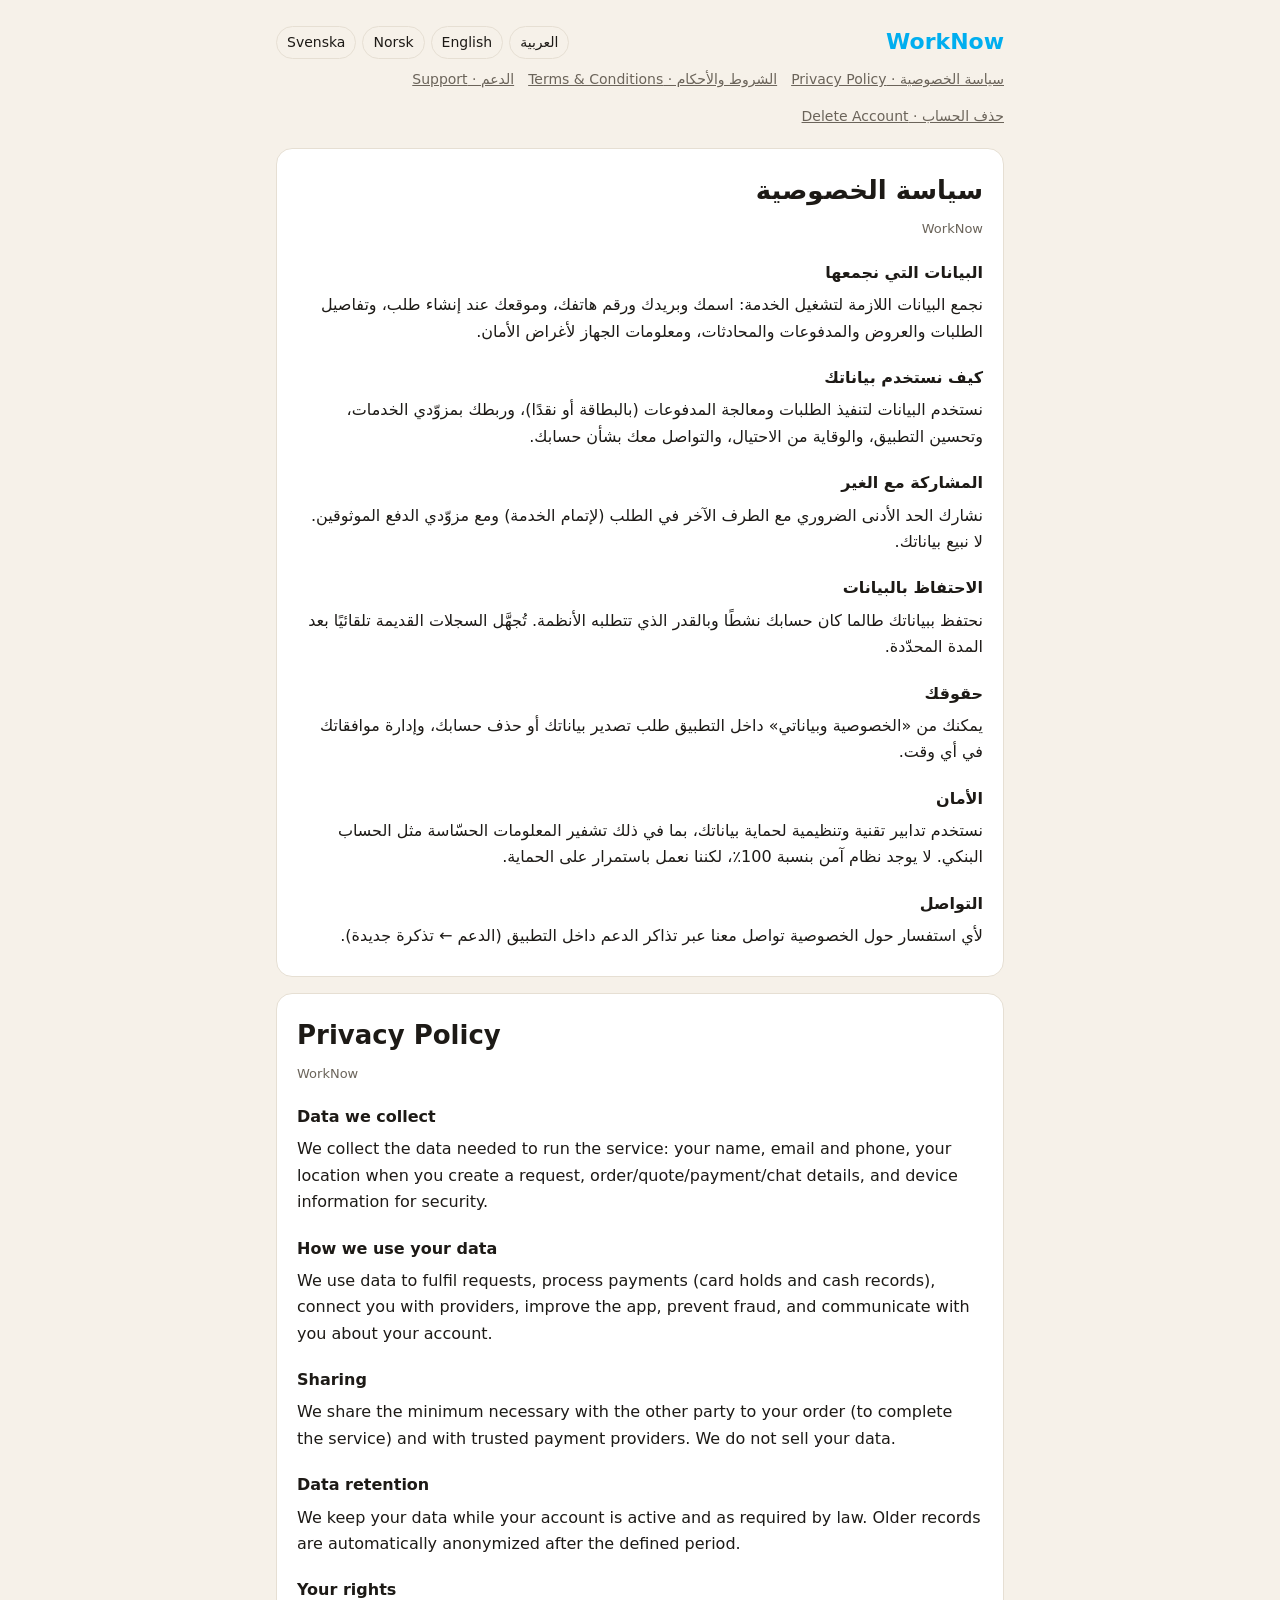
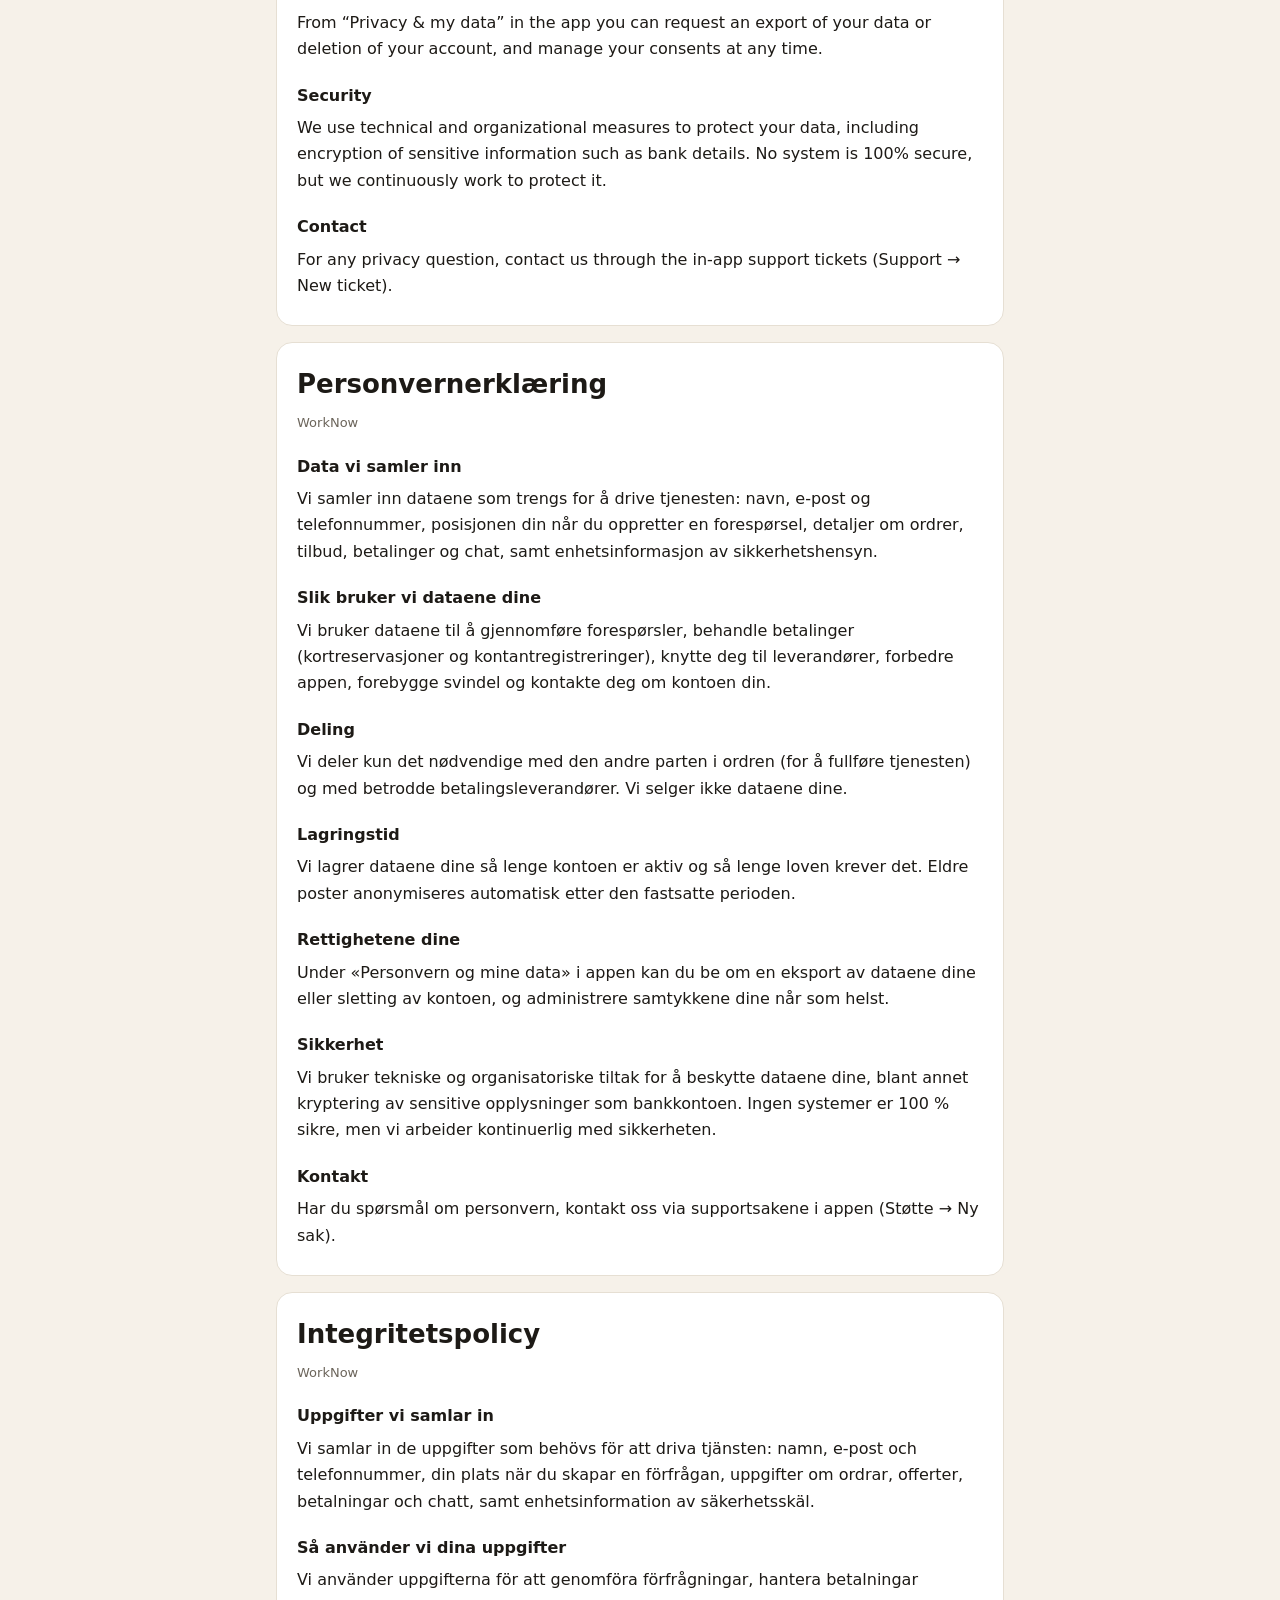
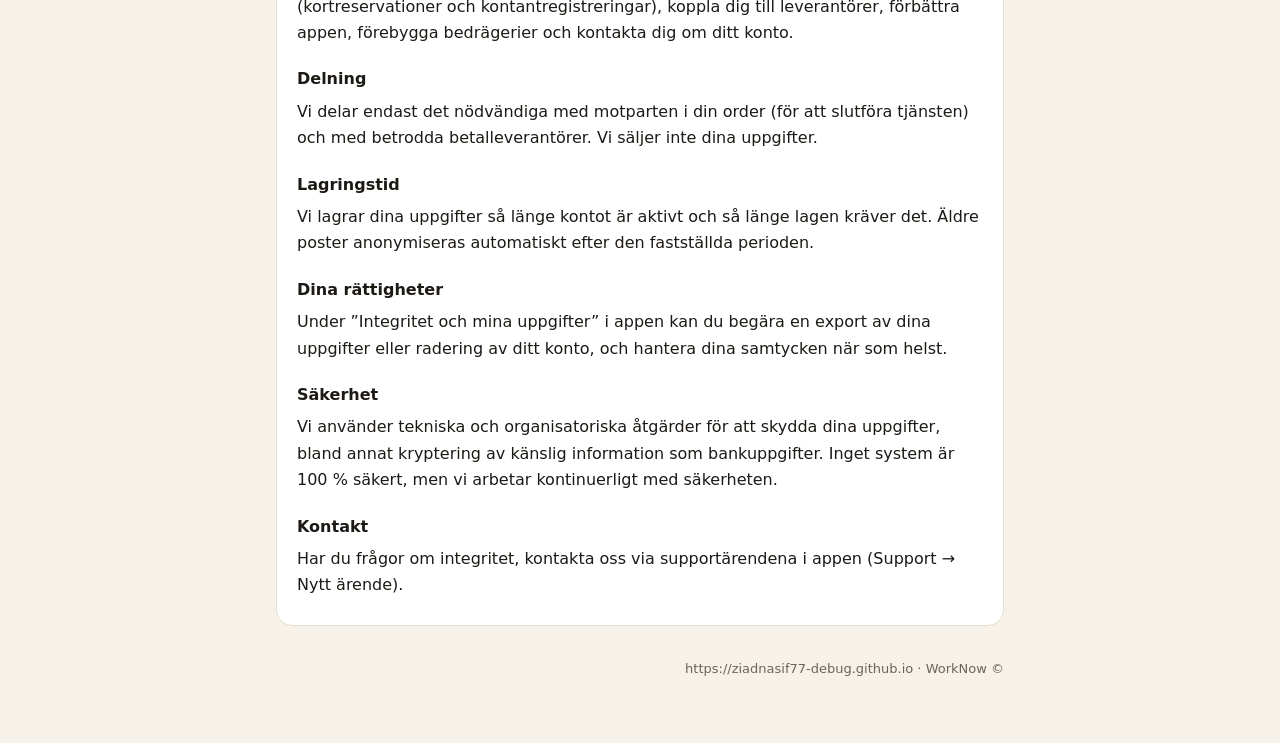
==== privacy/index.html @ ba73b164 "publish privacy/index.html (generated by WorkNow scripts/build-legal-site.mjs)" ====
<!doctype html>
<html lang="ar" dir="rtl">
<head>
<meta charset="utf-8">
<meta name="viewport" content="width=device-width, initial-scale=1">
<title>Privacy Policy — WorkNow</title>
<link rel="stylesheet" href="../style.css">
</head>
<body>
<div class="wrap">
<header><a class="brand" href="../">WorkNow</a><nav class="langs"><a href="#ar" lang="ar">العربية</a><a href="#en" lang="en">English</a><a href="#no" lang="no">Norsk</a><a href="#sv" lang="sv">Svenska</a></nav></header>
<nav class="pages"><a href="../privacy/">سياسة الخصوصية · Privacy Policy</a><a href="../terms/">الشروط والأحكام · Terms &amp; Conditions</a><a href="../support/">الدعم · Support</a><a href="../delete-account/">حذف الحساب · Delete Account</a></nav>
<section class="lang" id="ar" lang="ar" dir="rtl">
<h1>سياسة الخصوصية</h1>
<p class="meta">WorkNow</p>
<h3>البيانات التي نجمعها</h3><p>نجمع البيانات اللازمة لتشغيل الخدمة: اسمك وبريدك ورقم هاتفك، وموقعك عند إنشاء طلب، وتفاصيل الطلبات والعروض والمدفوعات والمحادثات، ومعلومات الجهاز لأغراض الأمان.</p><h3>كيف نستخدم بياناتك</h3><p>نستخدم البيانات لتنفيذ الطلبات ومعالجة المدفوعات (بالبطاقة أو نقدًا)، وربطك بمزوّدي الخدمات، وتحسين التطبيق، والوقاية من الاحتيال، والتواصل معك بشأن حسابك.</p><h3>المشاركة مع الغير</h3><p>نشارك الحد الأدنى الضروري مع الطرف الآخر في الطلب (لإتمام الخدمة) ومع مزوّدي الدفع الموثوقين. لا نبيع بياناتك.</p><h3>الاحتفاظ بالبيانات</h3><p>نحتفظ ببياناتك طالما كان حسابك نشطًا وبالقدر الذي تتطلبه الأنظمة. تُجهَّل السجلات القديمة تلقائيًا بعد المدة المحدّدة.</p><h3>حقوقك</h3><p>يمكنك من «الخصوصية وبياناتي» داخل التطبيق طلب تصدير بياناتك أو حذف حسابك، وإدارة موافقاتك في أي وقت.</p><h3>الأمان</h3><p>نستخدم تدابير تقنية وتنظيمية لحماية بياناتك، بما في ذلك تشفير المعلومات الحسّاسة مثل الحساب البنكي. لا يوجد نظام آمن بنسبة 100٪، لكننا نعمل باستمرار على الحماية.</p><h3>التواصل</h3><p>لأي استفسار حول الخصوصية تواصل معنا عبر تذاكر الدعم داخل التطبيق (الدعم ← تذكرة جديدة).</p>
</section>
<section class="lang" id="en" lang="en" dir="ltr">
<h1>Privacy Policy</h1>
<p class="meta">WorkNow</p>
<h3>Data we collect</h3><p>We collect the data needed to run the service: your name, email and phone, your location when you create a request, order/quote/payment/chat details, and device information for security.</p><h3>How we use your data</h3><p>We use data to fulfil requests, process payments (card holds and cash records), connect you with providers, improve the app, prevent fraud, and communicate with you about your account.</p><h3>Sharing</h3><p>We share the minimum necessary with the other party to your order (to complete the service) and with trusted payment providers. We do not sell your data.</p><h3>Data retention</h3><p>We keep your data while your account is active and as required by law. Older records are automatically anonymized after the defined period.</p><h3>Your rights</h3><p>From “Privacy &amp; my data” in the app you can request an export of your data or deletion of your account, and manage your consents at any time.</p><h3>Security</h3><p>We use technical and organizational measures to protect your data, including encryption of sensitive information such as bank details. No system is 100% secure, but we continuously work to protect it.</p><h3>Contact</h3><p>For any privacy question, contact us through the in-app support tickets (Support → New ticket).</p>
</section>
<section class="lang" id="no" lang="no" dir="ltr">
<h1>Personvernerklæring</h1>
<p class="meta">WorkNow</p>
<h3>Data vi samler inn</h3><p>Vi samler inn dataene som trengs for å drive tjenesten: navn, e-post og telefonnummer, posisjonen din når du oppretter en forespørsel, detaljer om ordrer, tilbud, betalinger og chat, samt enhetsinformasjon av sikkerhetshensyn.</p><h3>Slik bruker vi dataene dine</h3><p>Vi bruker dataene til å gjennomføre forespørsler, behandle betalinger (kortreservasjoner og kontantregistreringer), knytte deg til leverandører, forbedre appen, forebygge svindel og kontakte deg om kontoen din.</p><h3>Deling</h3><p>Vi deler kun det nødvendige med den andre parten i ordren (for å fullføre tjenesten) og med betrodde betalingsleverandører. Vi selger ikke dataene dine.</p><h3>Lagringstid</h3><p>Vi lagrer dataene dine så lenge kontoen er aktiv og så lenge loven krever det. Eldre poster anonymiseres automatisk etter den fastsatte perioden.</p><h3>Rettighetene dine</h3><p>Under «Personvern og mine data» i appen kan du be om en eksport av dataene dine eller sletting av kontoen, og administrere samtykkene dine når som helst.</p><h3>Sikkerhet</h3><p>Vi bruker tekniske og organisatoriske tiltak for å beskytte dataene dine, blant annet kryptering av sensitive opplysninger som bankkontoen. Ingen systemer er 100 % sikre, men vi arbeider kontinuerlig med sikkerheten.</p><h3>Kontakt</h3><p>Har du spørsmål om personvern, kontakt oss via supportsakene i appen (Støtte → Ny sak).</p>
</section>
<section class="lang" id="sv" lang="sv" dir="ltr">
<h1>Integritetspolicy</h1>
<p class="meta">WorkNow</p>
<h3>Uppgifter vi samlar in</h3><p>Vi samlar in de uppgifter som behövs för att driva tjänsten: namn, e-post och telefonnummer, din plats när du skapar en förfrågan, uppgifter om ordrar, offerter, betalningar och chatt, samt enhetsinformation av säkerhetsskäl.</p><h3>Så använder vi dina uppgifter</h3><p>Vi använder uppgifterna för att genomföra förfrågningar, hantera betalningar (kortreservationer och kontantregistreringar), koppla dig till leverantörer, förbättra appen, förebygga bedrägerier och kontakta dig om ditt konto.</p><h3>Delning</h3><p>Vi delar endast det nödvändiga med motparten i din order (för att slutföra tjänsten) och med betrodda betalleverantörer. Vi säljer inte dina uppgifter.</p><h3>Lagringstid</h3><p>Vi lagrar dina uppgifter så länge kontot är aktivt och så länge lagen kräver det. Äldre poster anonymiseras automatiskt efter den fastställda perioden.</p><h3>Dina rättigheter</h3><p>Under ”Integritet och mina uppgifter” i appen kan du begära en export av dina uppgifter eller radering av ditt konto, och hantera dina samtycken när som helst.</p><h3>Säkerhet</h3><p>Vi använder tekniska och organisatoriska åtgärder för att skydda dina uppgifter, bland annat kryptering av känslig information som bankuppgifter. Inget system är 100 % säkert, men vi arbetar kontinuerligt med säkerheten.</p><h3>Kontakt</h3><p>Har du frågor om integritet, kontakta oss via supportärendena i appen (Support → Nytt ärende).</p>
</section>
<footer>© WorkNow · <span dir="ltr">https://ziadnasif77-debug.github.io</span></footer>
</div>
</body>
</html>
---- style.css ----
:root{--primary:#00AEEF;--bg:#F6F1E9;--card:#fff;--ink:#1d1a16;--muted:#6b645a;--line:#e6dfd3}
@media (prefers-color-scheme:dark){:root{--primary:#00AEEF;--bg:#15120E;--card:#1f1b16;--ink:#f3eee6;--muted:#b3aa9c;--line:#3a332b}}
*{box-sizing:border-box}html{-webkit-text-size-adjust:100%}
body{margin:0;background:var(--bg);color:var(--ink);font:16px/1.65 system-ui,-apple-system,"Segoe UI",Tahoma,"Noto Sans Arabic",sans-serif}
.wrap{max-width:760px;margin:0 auto;padding:24px 16px 64px}
header{display:flex;align-items:center;justify-content:space-between;gap:12px;flex-wrap:wrap;margin-bottom:8px}
.brand{font-weight:800;font-size:22px;color:var(--primary);text-decoration:none}
nav.langs{display:flex;gap:6px;flex-wrap:wrap}nav.langs a{font-size:14px;padding:4px 10px;border:1px solid var(--line);border-radius:999px;color:var(--ink);text-decoration:none}
nav.pages{display:flex;gap:14px;flex-wrap:wrap;font-size:14px;margin:4px 0 20px}nav.pages a{color:var(--muted)}
section.lang{background:var(--card);border:1px solid var(--line);border-radius:16px;padding:20px;margin:16px 0}
h1{font-size:26px;margin:0 0 4px}h2{font-size:20px;margin:0 0 8px}h2.sub{margin-top:28px}h3{font-size:16px;margin:20px 0 4px}
p{margin:6px 0}ul{margin:6px 0;padding-inline-start:22px}a{color:var(--primary)}
.meta{color:var(--muted);font-size:13px}footer{color:var(--muted);font-size:13px;margin-top:32px}
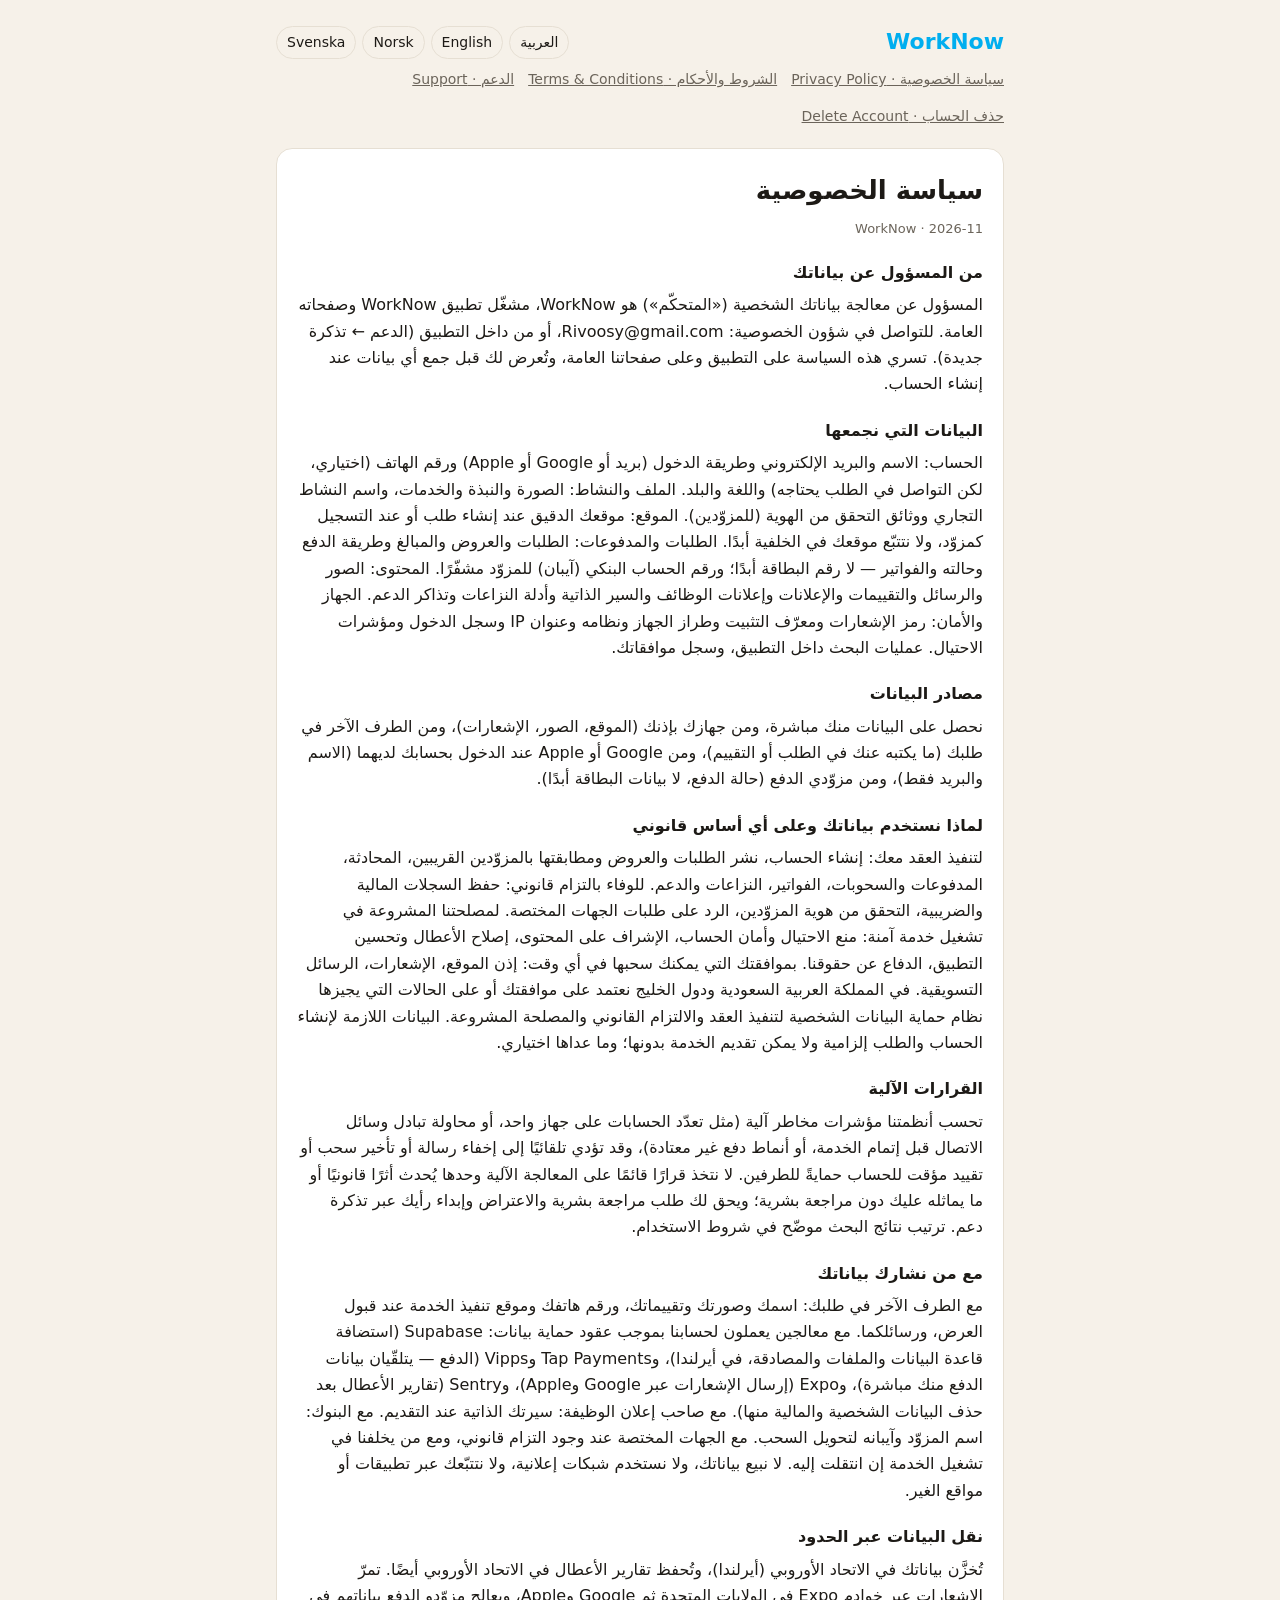
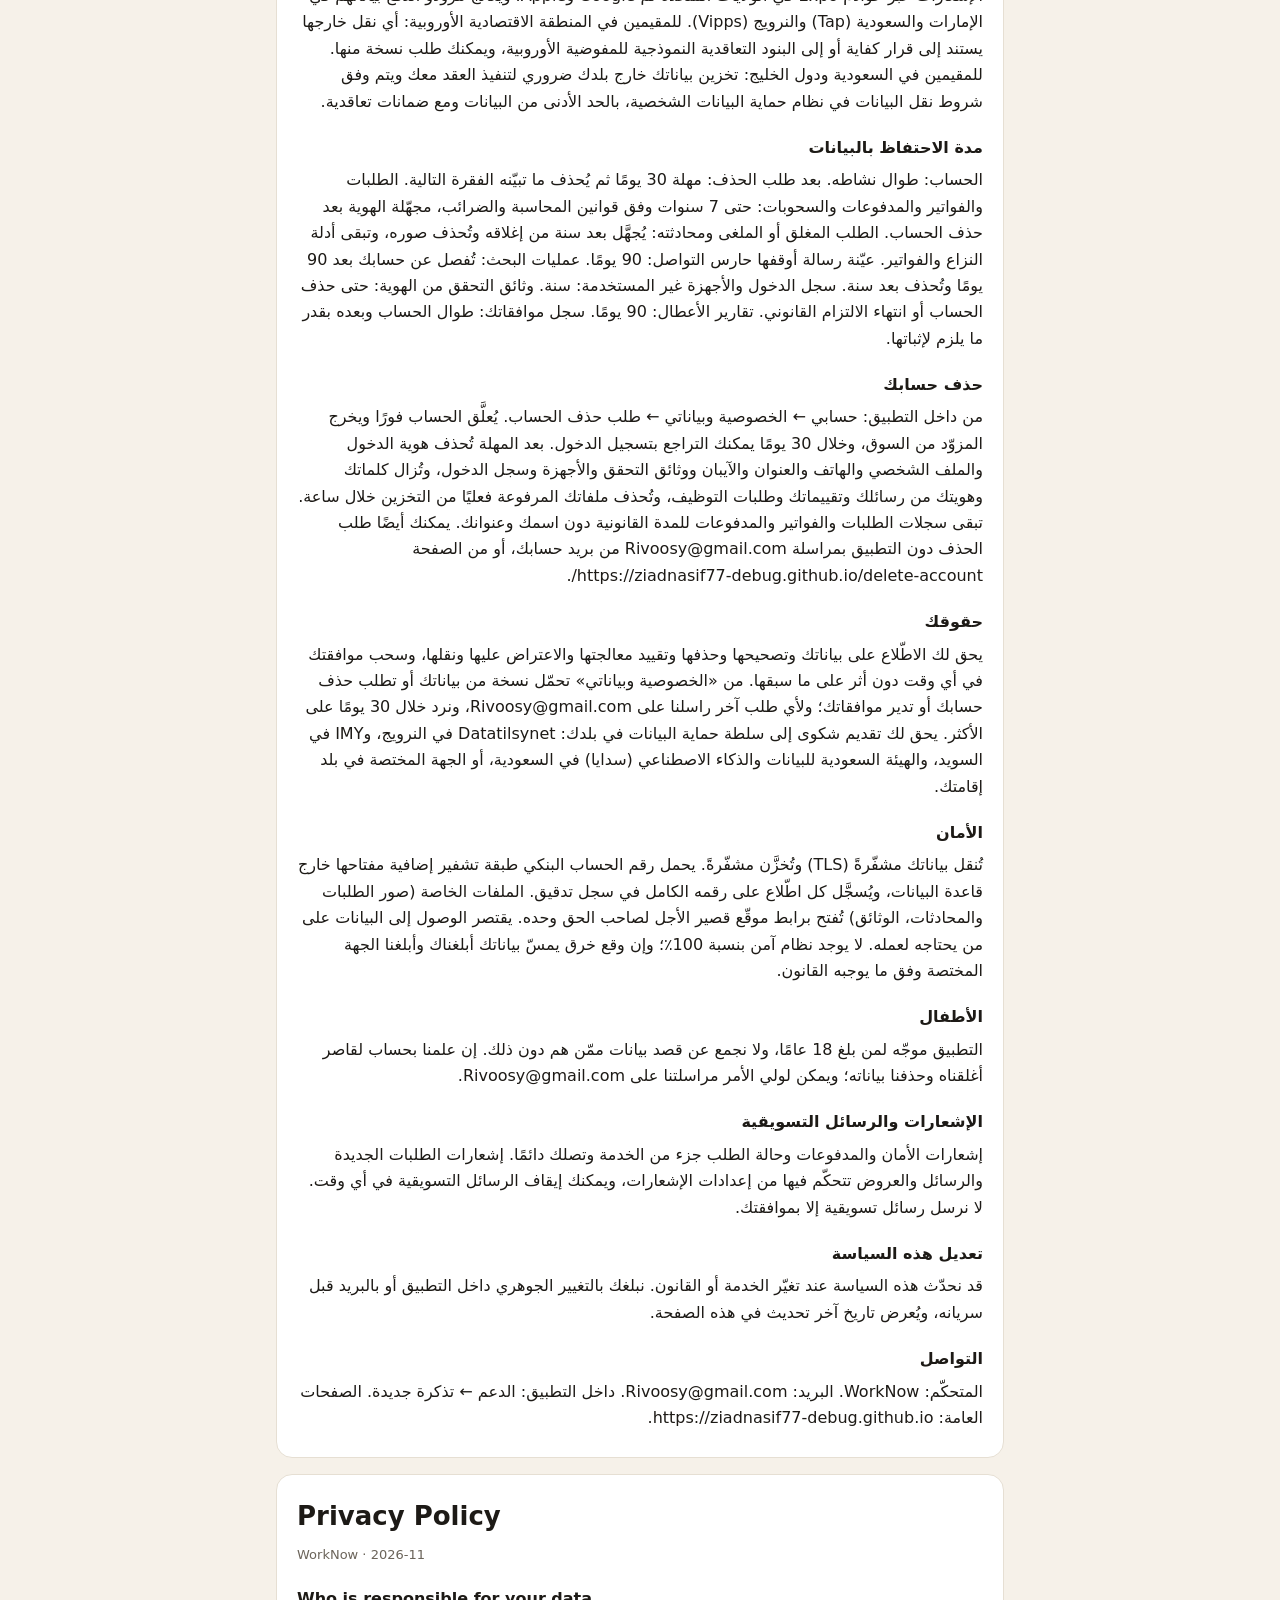
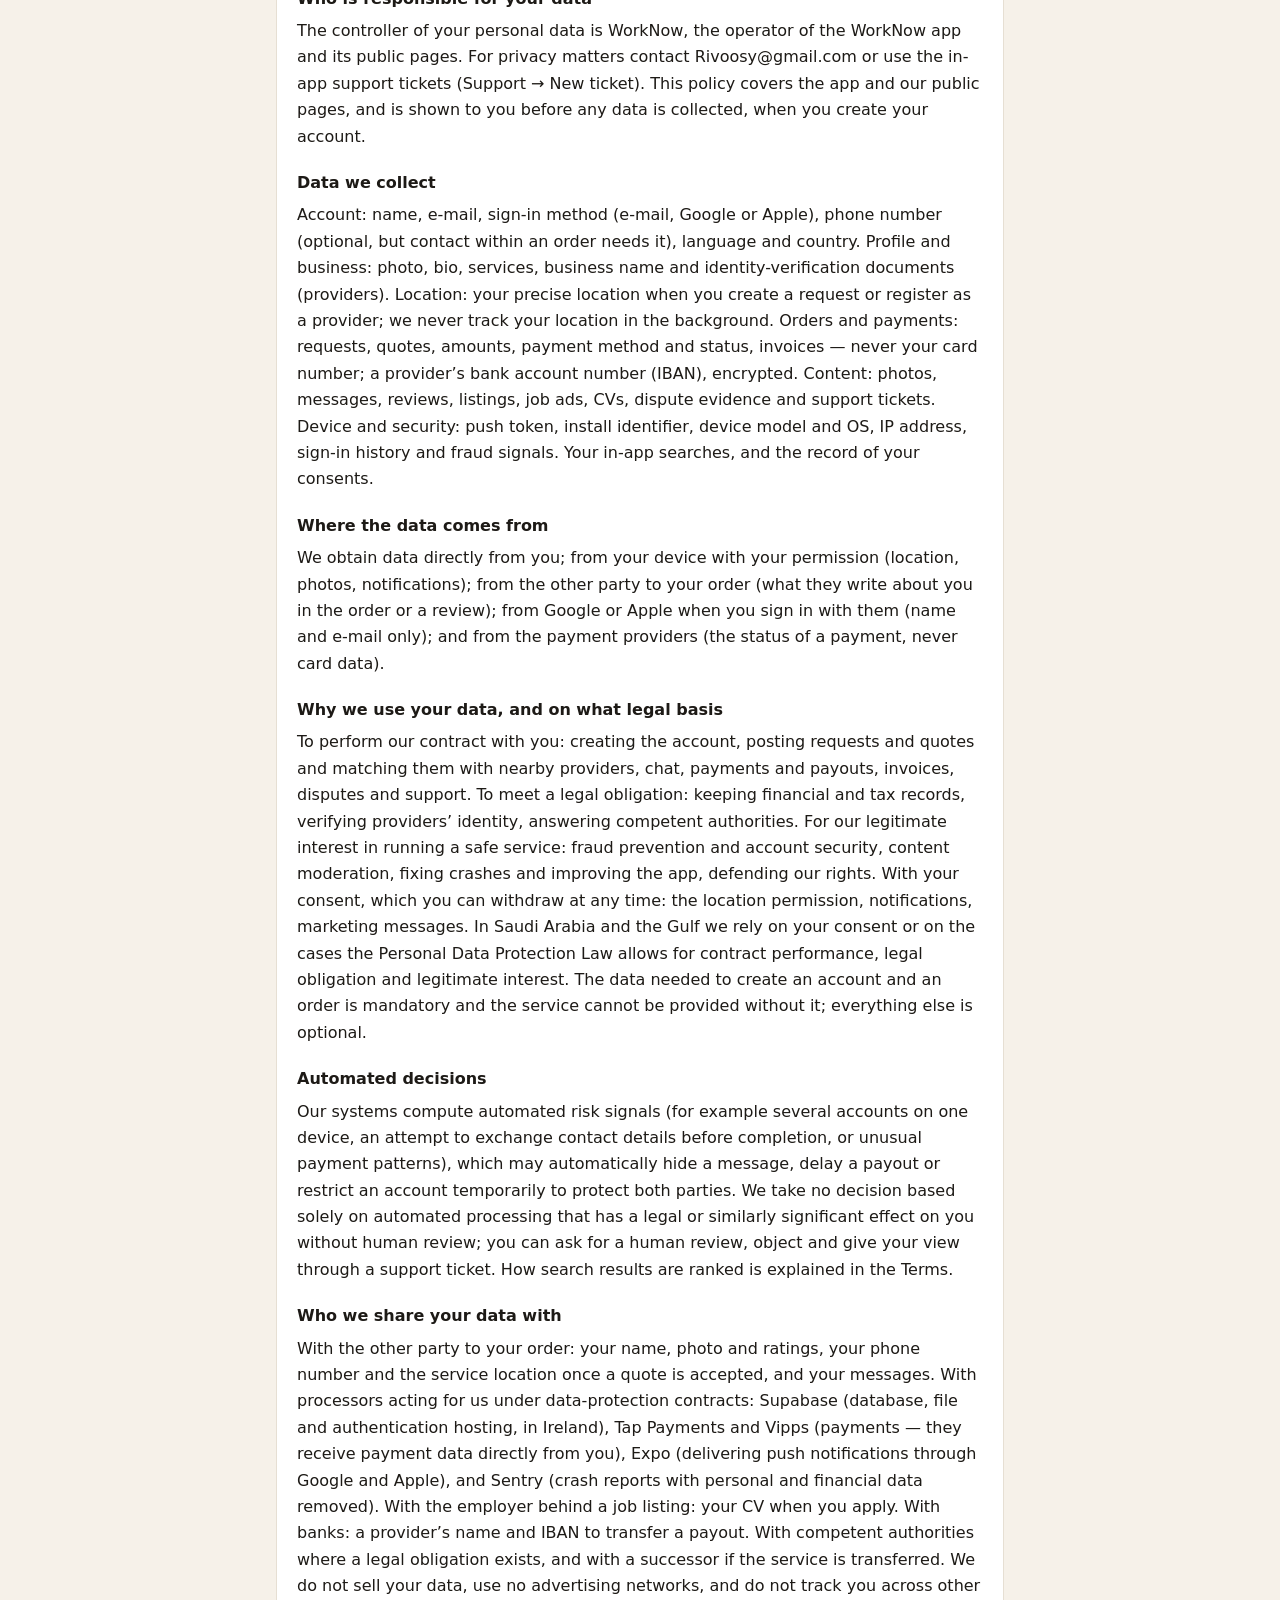
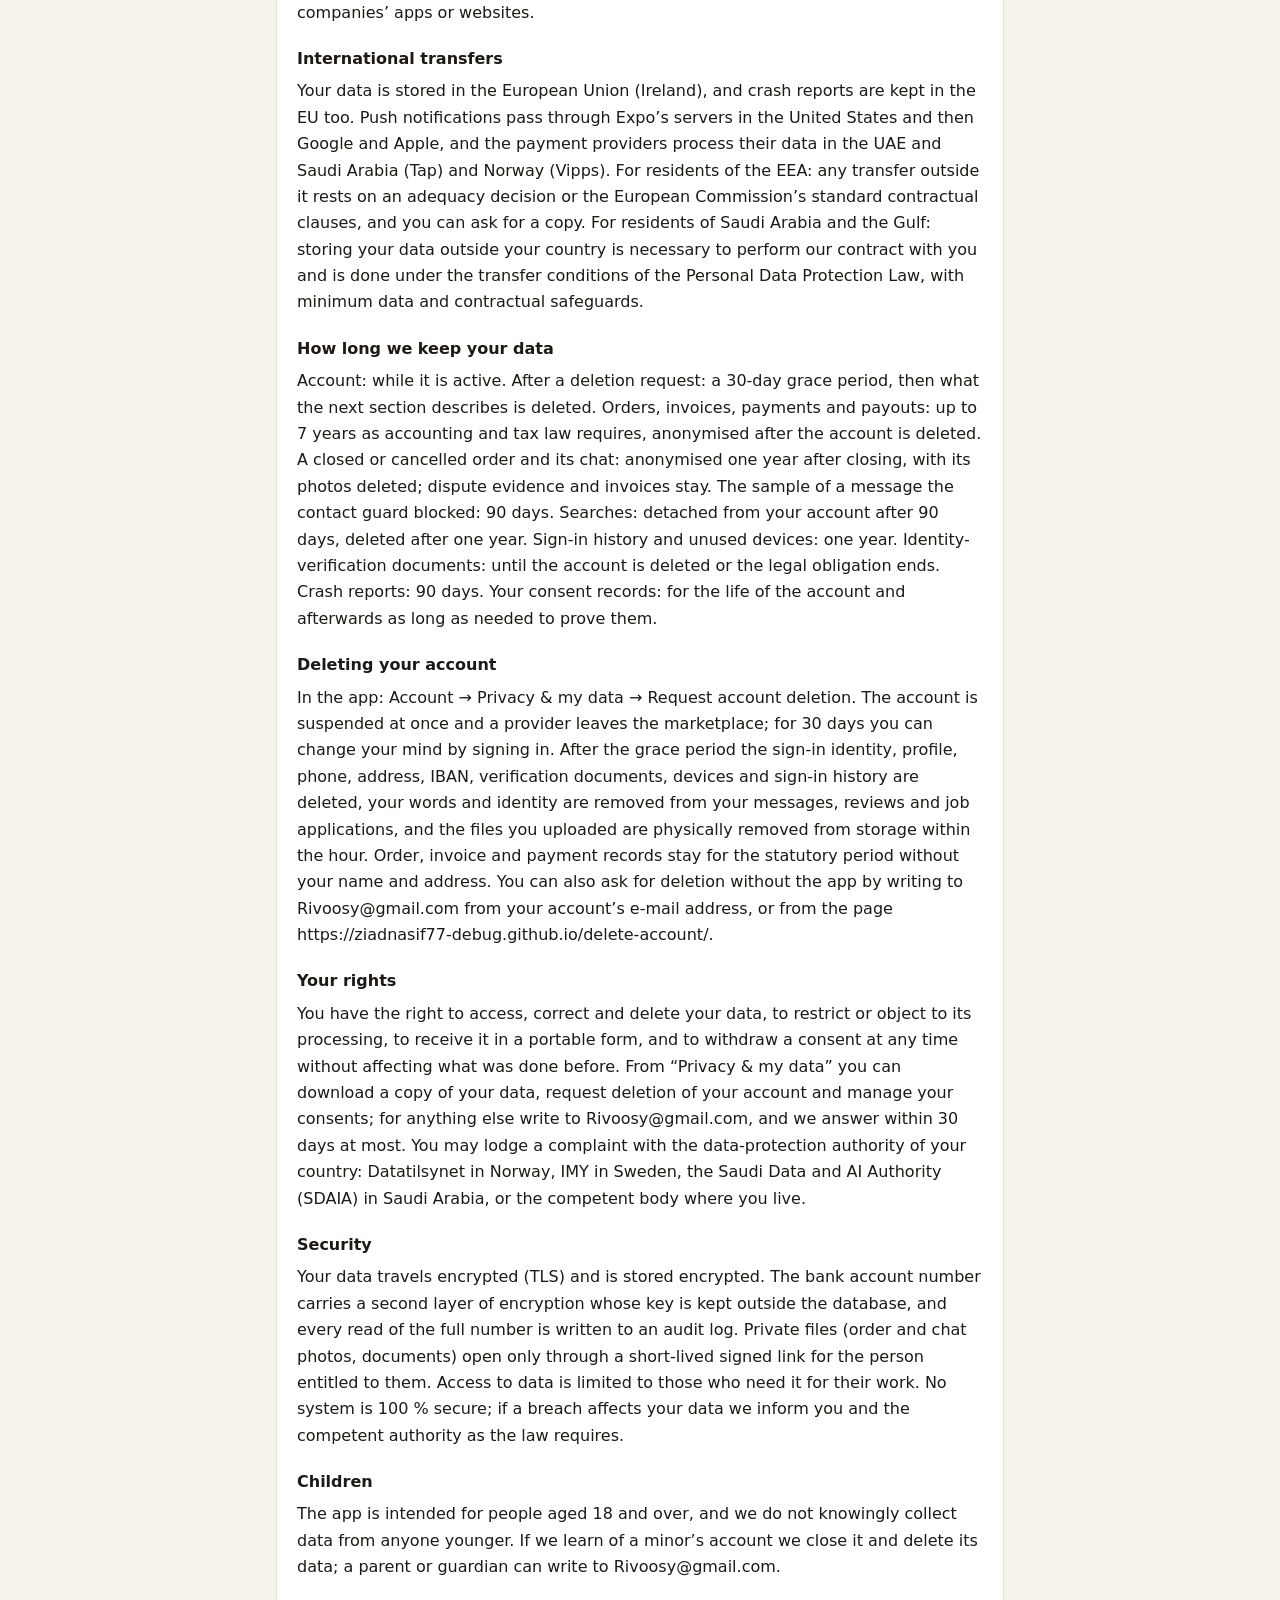
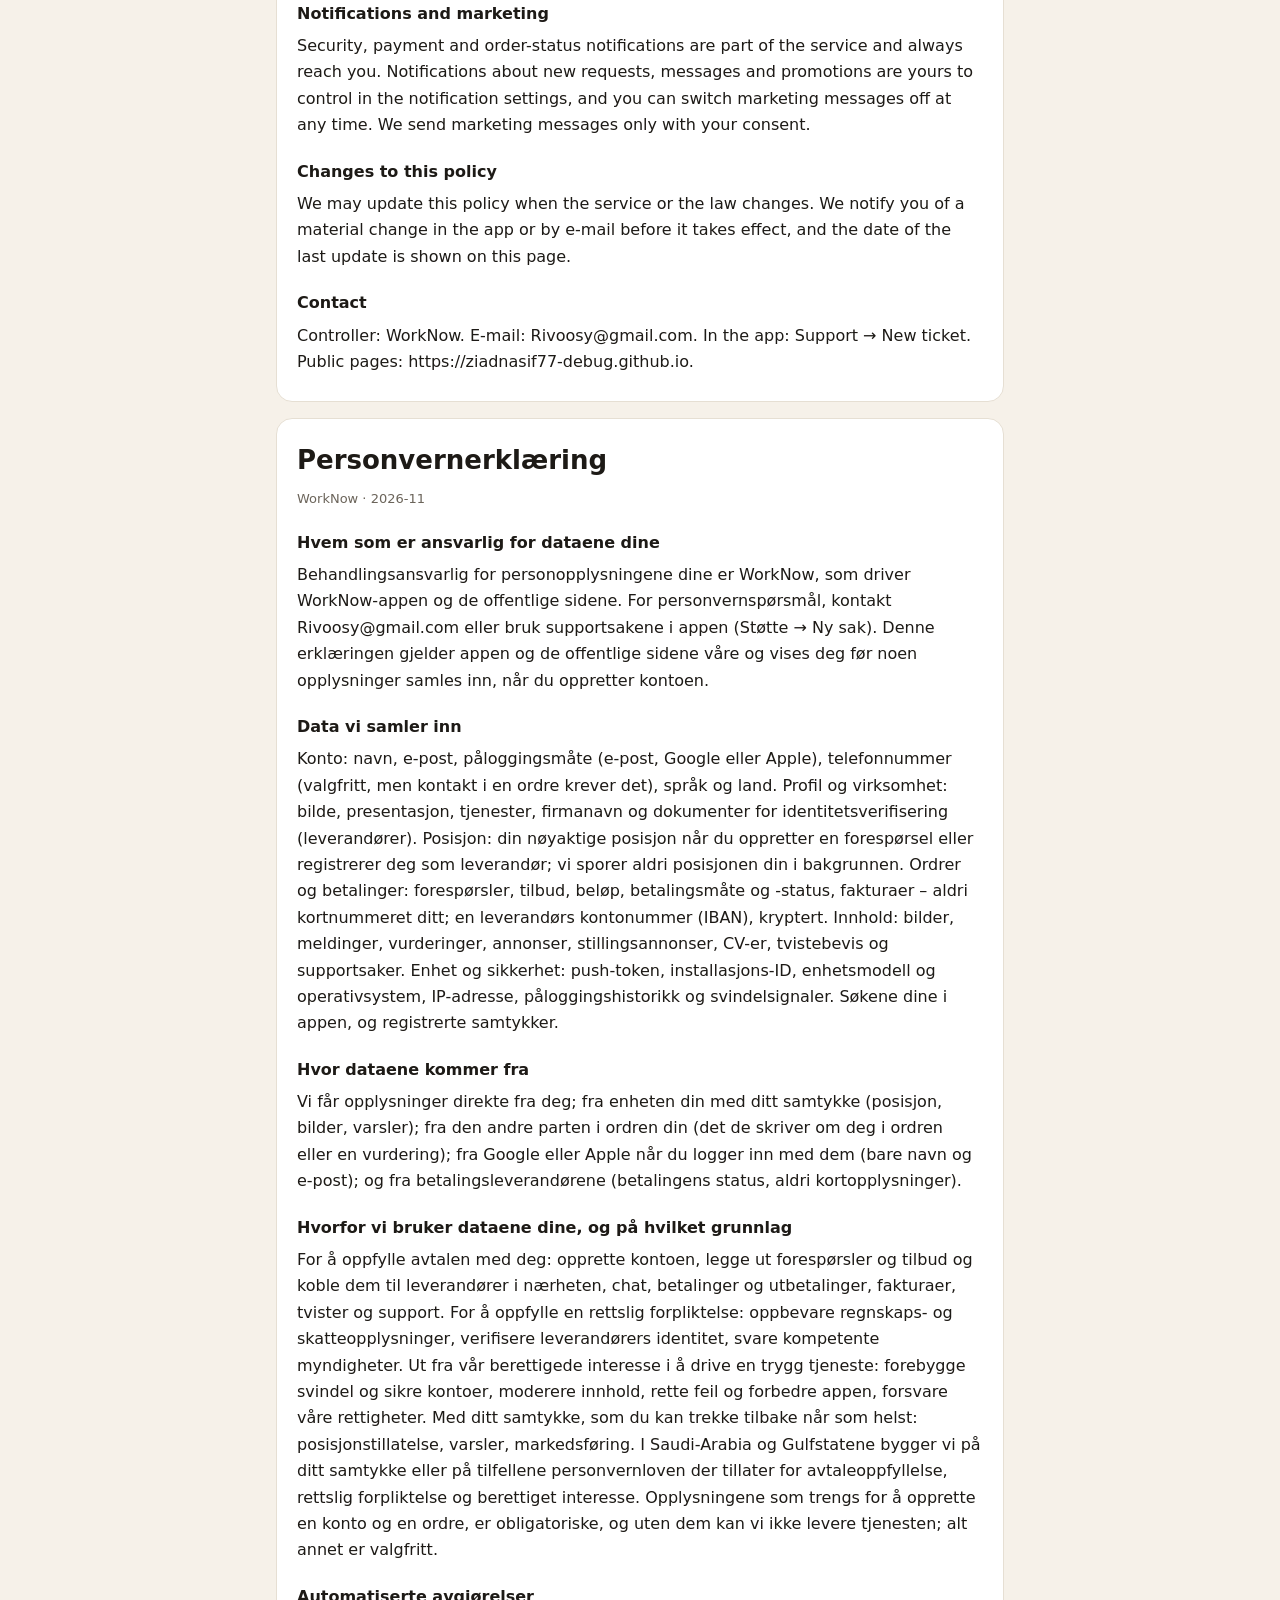
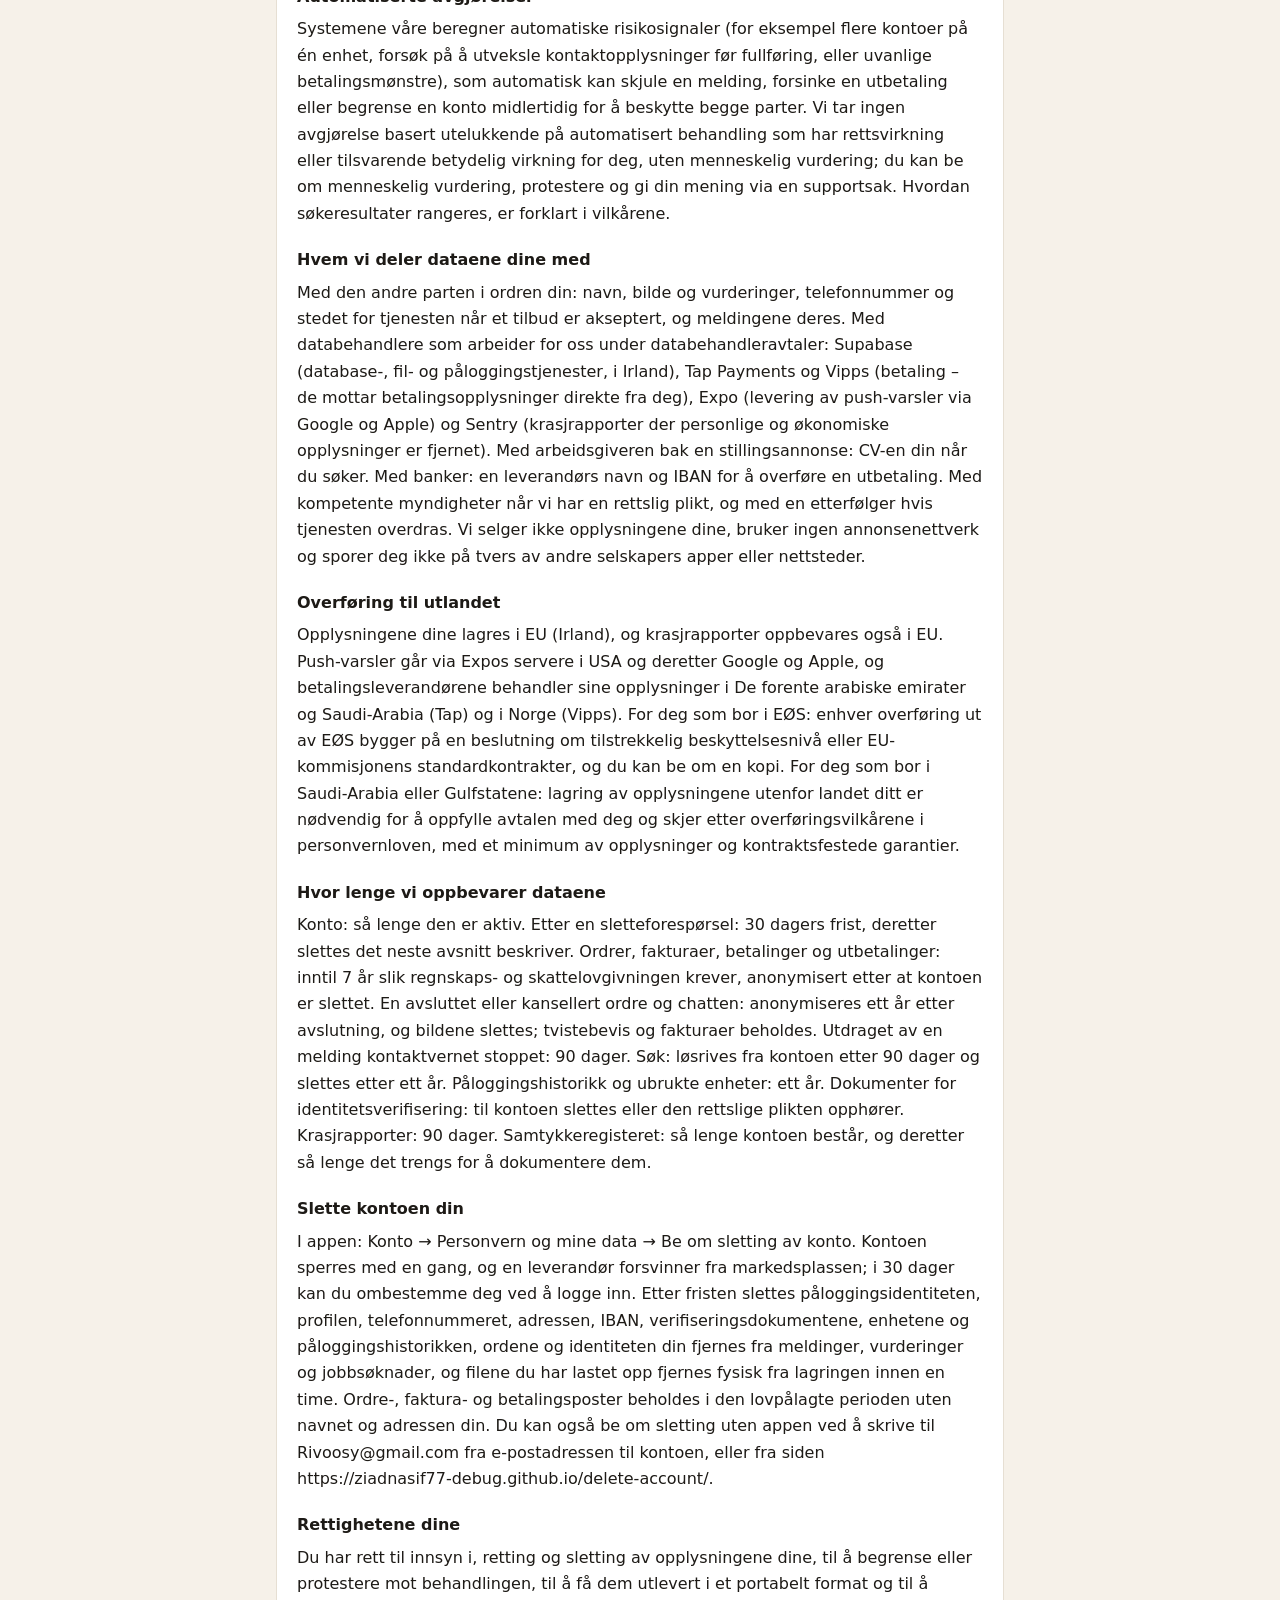
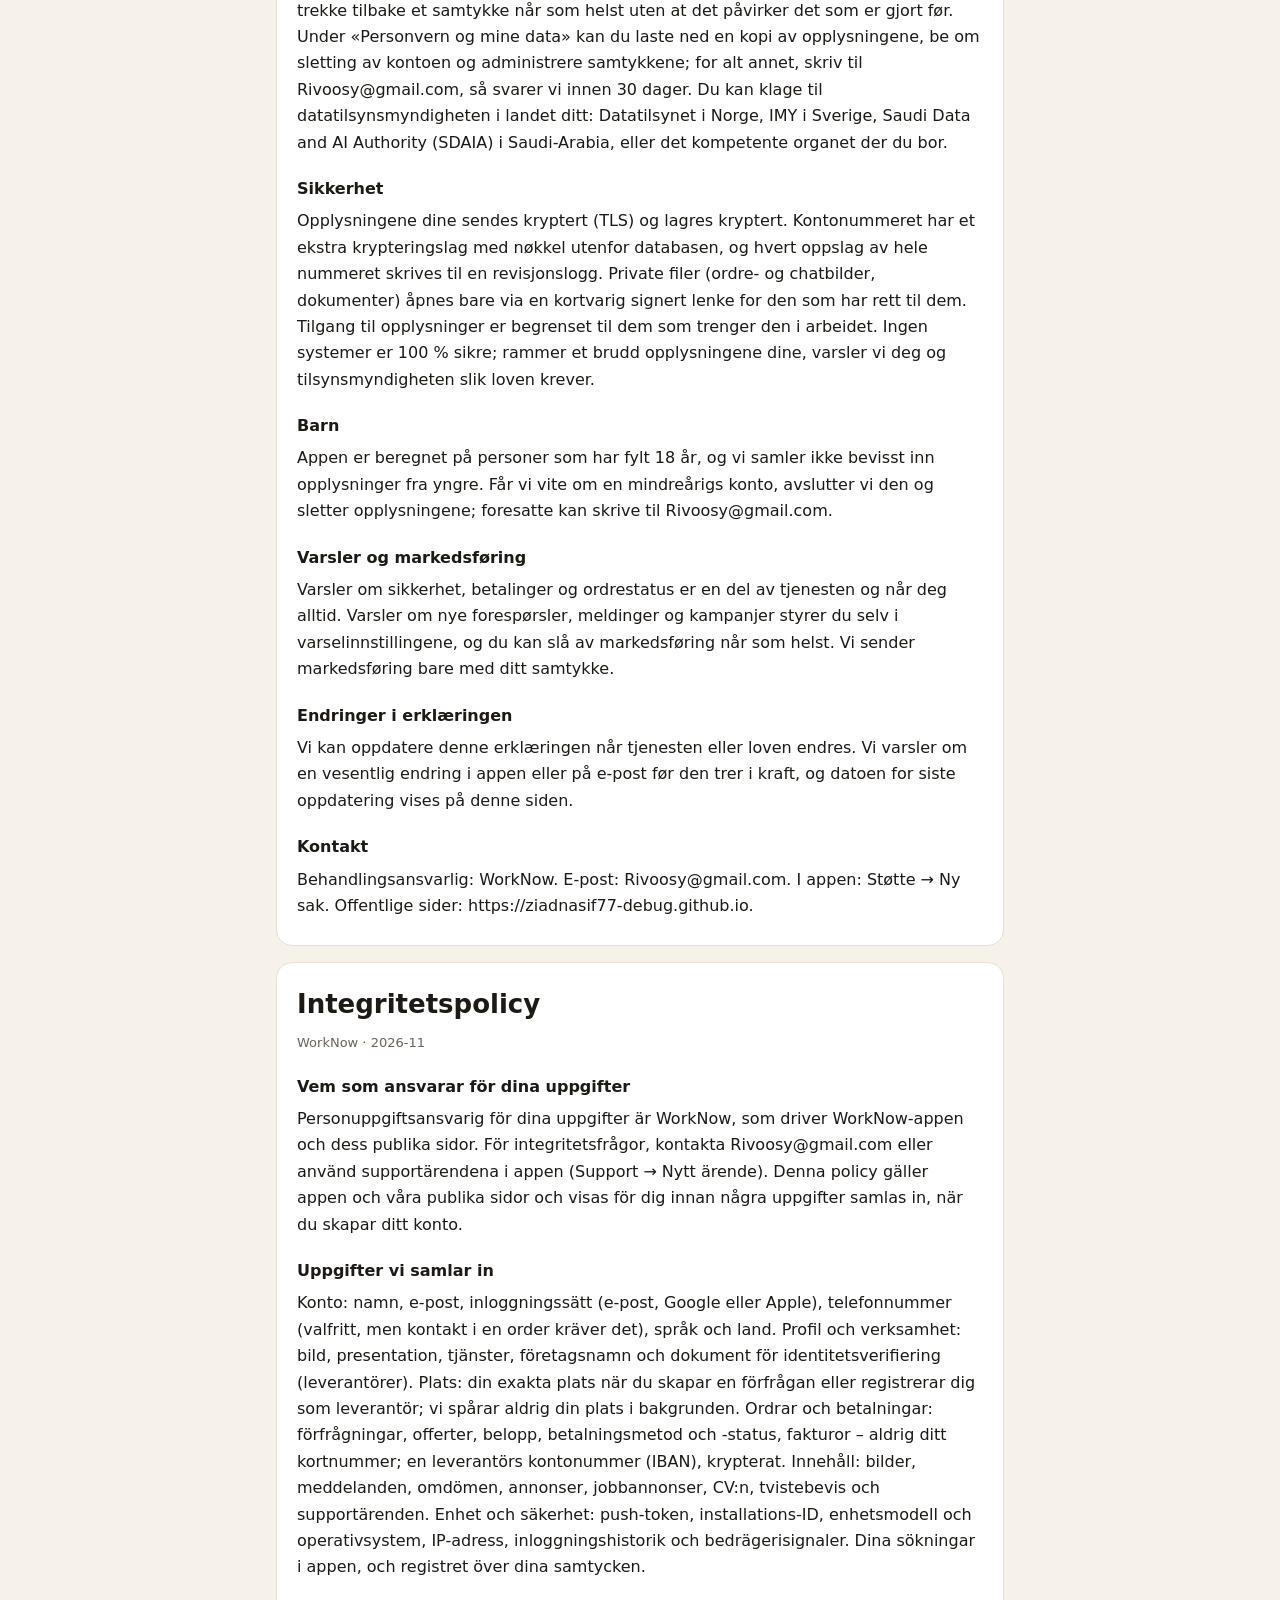
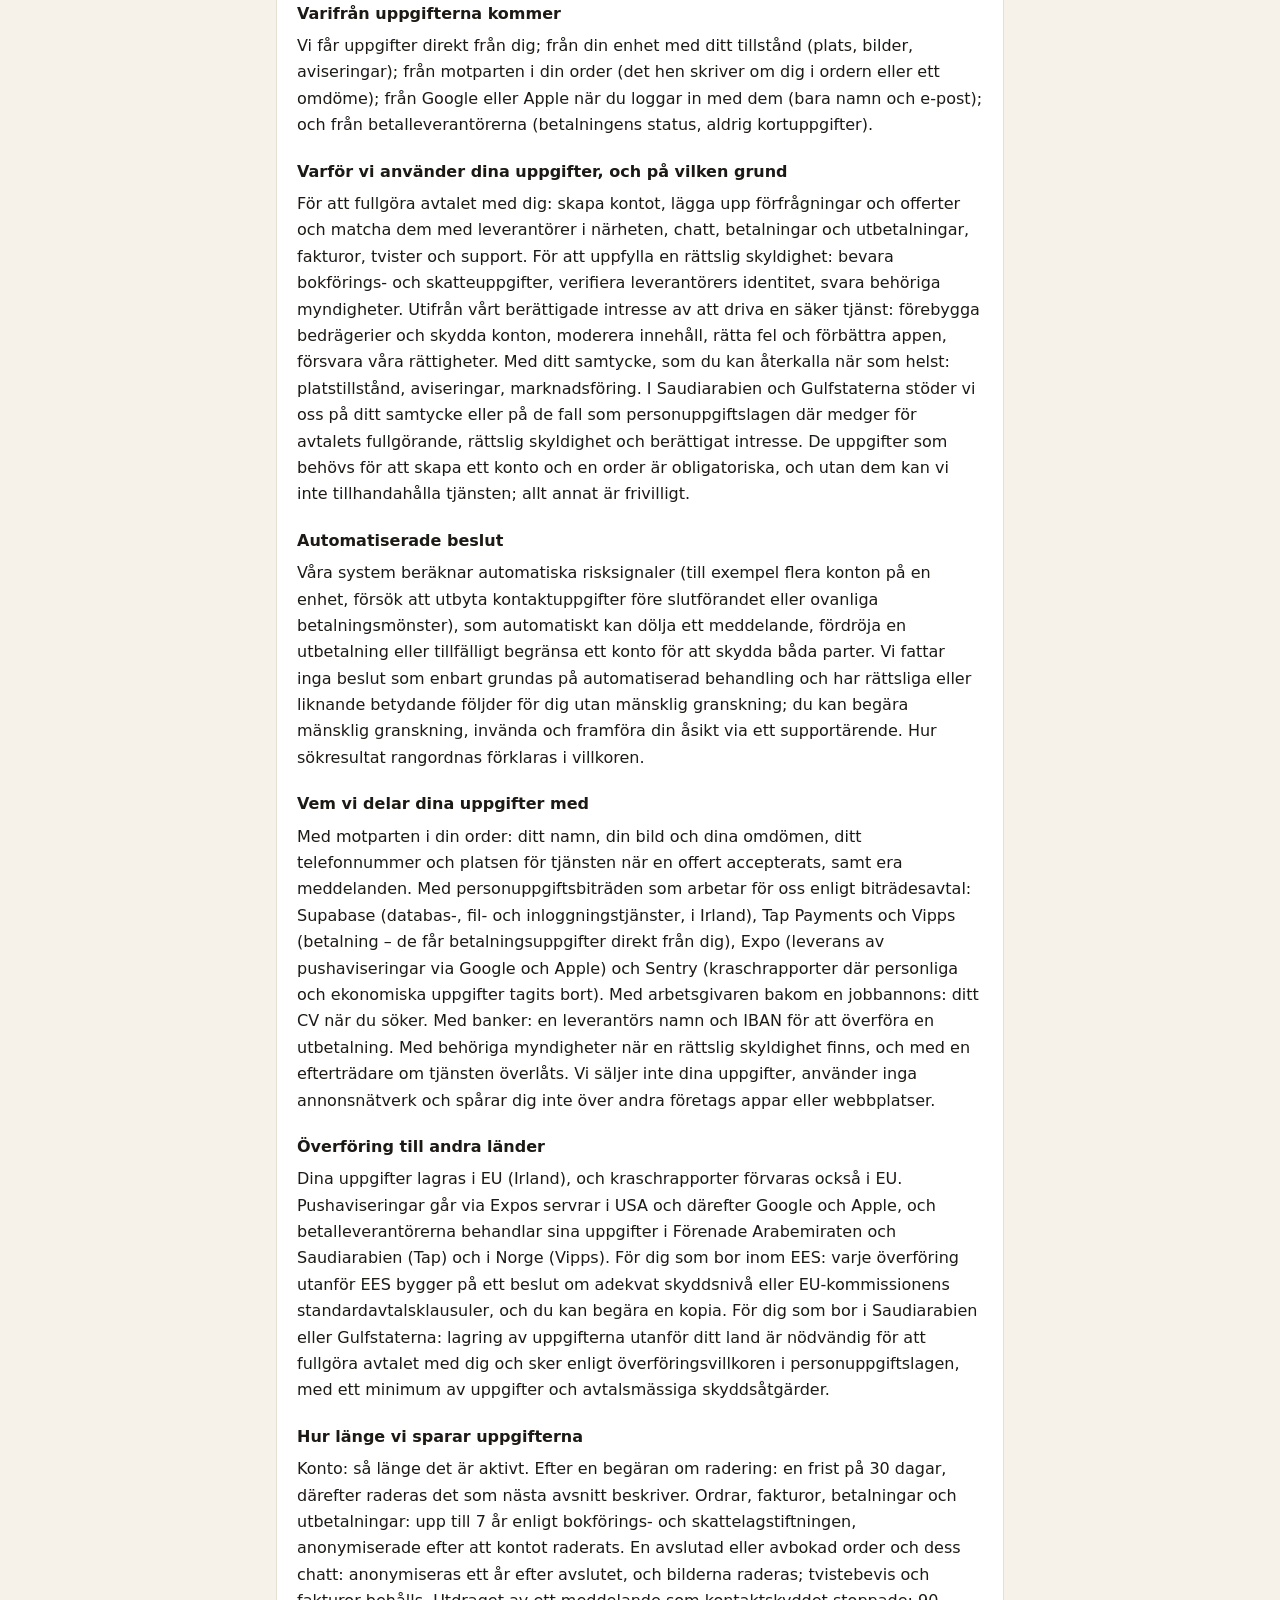
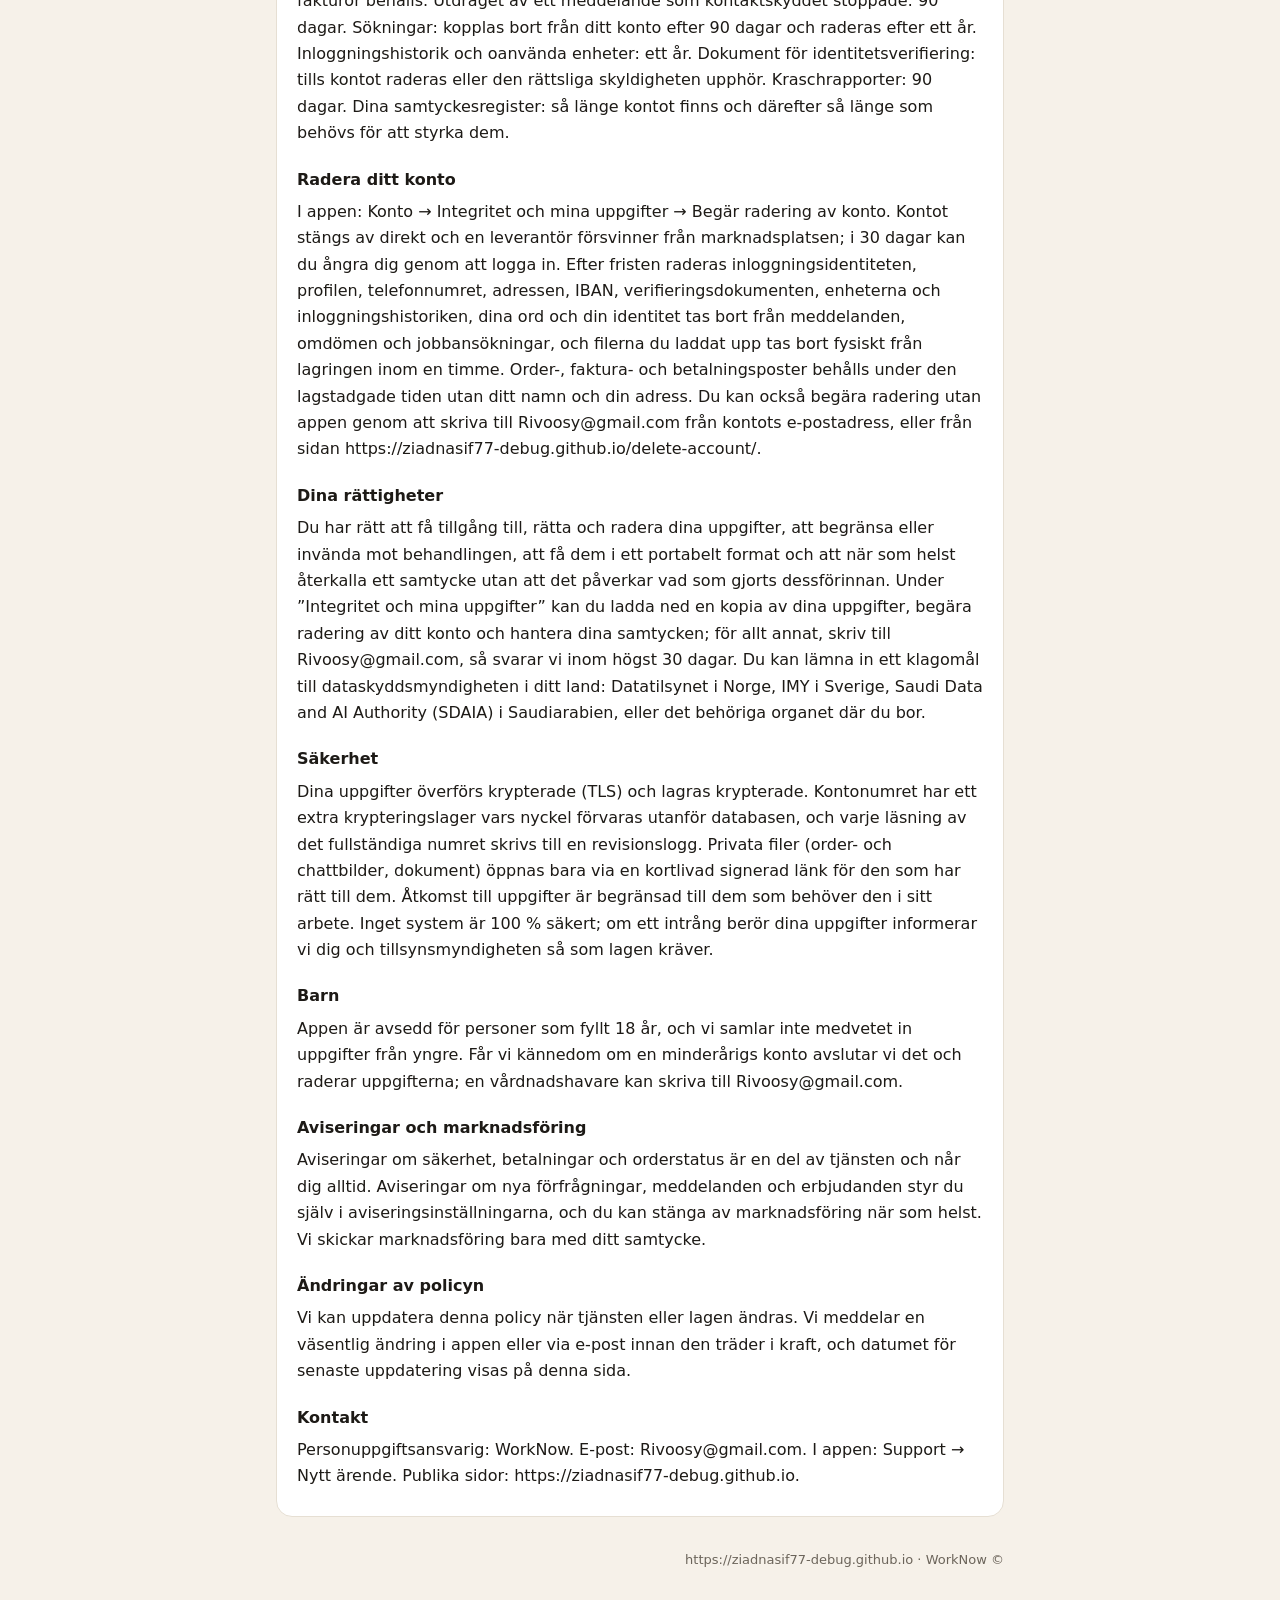
==== commit f19349b9: "SS-K35 — privacy/index.html rewritten after the legal review" ====
--- a/privacy/index.html
+++ b/privacy/index.html
@@ -12,23 +12,23 @@
 <nav class="pages"><a href="../privacy/">سياسة الخصوصية · Privacy Policy</a><a href="../terms/">الشروط والأحكام · Terms &amp; Conditions</a><a href="../support/">الدعم · Support</a><a href="../delete-account/">حذف الحساب · Delete Account</a></nav>
 <section class="lang" id="ar" lang="ar" dir="rtl">
 <h1>سياسة الخصوصية</h1>
-<p class="meta">WorkNow</p>
-<h3>البيانات التي نجمعها</h3><p>نجمع البيانات اللازمة لتشغيل الخدمة: اسمك وبريدك ورقم هاتفك، وموقعك عند إنشاء طلب، وتفاصيل الطلبات والعروض والمدفوعات والمحادثات، ومعلومات الجهاز لأغراض الأمان.</p><h3>كيف نستخدم بياناتك</h3><p>نستخدم البيانات لتنفيذ الطلبات ومعالجة المدفوعات (بالبطاقة أو نقدًا)، وربطك بمزوّدي الخدمات، وتحسين التطبيق، والوقاية من الاحتيال، والتواصل معك بشأن حسابك.</p><h3>المشاركة مع الغير</h3><p>نشارك الحد الأدنى الضروري مع الطرف الآخر في الطلب (لإتمام الخدمة) ومع مزوّدي الدفع الموثوقين. لا نبيع بياناتك.</p><h3>الاحتفاظ بالبيانات</h3><p>نحتفظ ببياناتك طالما كان حسابك نشطًا وبالقدر الذي تتطلبه الأنظمة. تُجهَّل السجلات القديمة تلقائيًا بعد المدة المحدّدة.</p><h3>حقوقك</h3><p>يمكنك من «الخصوصية وبياناتي» داخل التطبيق طلب تصدير بياناتك أو حذف حسابك، وإدارة موافقاتك في أي وقت.</p><h3>الأمان</h3><p>نستخدم تدابير تقنية وتنظيمية لحماية بياناتك، بما في ذلك تشفير المعلومات الحسّاسة مثل الحساب البنكي. لا يوجد نظام آمن بنسبة 100٪، لكننا نعمل باستمرار على الحماية.</p><h3>التواصل</h3><p>لأي استفسار حول الخصوصية تواصل معنا عبر تذاكر الدعم داخل التطبيق (الدعم ← تذكرة جديدة).</p>
+<p class="meta">WorkNow · 2026-11</p>
+<h3>من المسؤول عن بياناتك</h3><p>المسؤول عن معالجة بياناتك الشخصية («المتحكّم») هو WorkNow، مشغّل تطبيق WorkNow وصفحاته العامة. للتواصل في شؤون الخصوصية: Rivoosy@gmail.com، أو من داخل التطبيق (الدعم ← تذكرة جديدة). تسري هذه السياسة على التطبيق وعلى صفحاتنا العامة، وتُعرض لك قبل جمع أي بيانات عند إنشاء الحساب.</p><h3>البيانات التي نجمعها</h3><p>الحساب: الاسم والبريد الإلكتروني وطريقة الدخول (بريد أو Google أو Apple) ورقم الهاتف (اختياري، لكن التواصل في الطلب يحتاجه) واللغة والبلد. الملف والنشاط: الصورة والنبذة والخدمات، واسم النشاط التجاري ووثائق التحقق من الهوية (للمزوّدين). الموقع: موقعك الدقيق عند إنشاء طلب أو عند التسجيل كمزوّد، ولا نتتبّع موقعك في الخلفية أبدًا. الطلبات والمدفوعات: الطلبات والعروض والمبالغ وطريقة الدفع وحالته والفواتير — لا رقم البطاقة أبدًا؛ ورقم الحساب البنكي (آيبان) للمزوّد مشفّرًا. المحتوى: الصور والرسائل والتقييمات والإعلانات وإعلانات الوظائف والسير الذاتية وأدلة النزاعات وتذاكر الدعم. الجهاز والأمان: رمز الإشعارات ومعرّف التثبيت وطراز الجهاز ونظامه وعنوان IP وسجل الدخول ومؤشرات الاحتيال. عمليات البحث داخل التطبيق، وسجل موافقاتك.</p><h3>مصادر البيانات</h3><p>نحصل على البيانات منك مباشرة، ومن جهازك بإذنك (الموقع، الصور، الإشعارات)، ومن الطرف الآخر في طلبك (ما يكتبه عنك في الطلب أو التقييم)، ومن Google أو Apple عند الدخول بحسابك لديهما (الاسم والبريد فقط)، ومن مزوّدي الدفع (حالة الدفع، لا بيانات البطاقة أبدًا).</p><h3>لماذا نستخدم بياناتك وعلى أي أساس قانوني</h3><p>لتنفيذ العقد معك: إنشاء الحساب، نشر الطلبات والعروض ومطابقتها بالمزوّدين القريبين، المحادثة، المدفوعات والسحوبات، الفواتير، النزاعات والدعم. للوفاء بالتزام قانوني: حفظ السجلات المالية والضريبية، التحقق من هوية المزوّدين، الرد على طلبات الجهات المختصة. لمصلحتنا المشروعة في تشغيل خدمة آمنة: منع الاحتيال وأمان الحساب، الإشراف على المحتوى، إصلاح الأعطال وتحسين التطبيق، الدفاع عن حقوقنا. بموافقتك التي يمكنك سحبها في أي وقت: إذن الموقع، الإشعارات، الرسائل التسويقية. في المملكة العربية السعودية ودول الخليج نعتمد على موافقتك أو على الحالات التي يجيزها نظام حماية البيانات الشخصية لتنفيذ العقد والالتزام القانوني والمصلحة المشروعة. البيانات اللازمة لإنشاء الحساب والطلب إلزامية ولا يمكن تقديم الخدمة بدونها؛ وما عداها اختياري.</p><h3>القرارات الآلية</h3><p>تحسب أنظمتنا مؤشرات مخاطر آلية (مثل تعدّد الحسابات على جهاز واحد، أو محاولة تبادل وسائل الاتصال قبل إتمام الخدمة، أو أنماط دفع غير معتادة)، وقد تؤدي تلقائيًا إلى إخفاء رسالة أو تأخير سحب أو تقييد مؤقت للحساب حمايةً للطرفين. لا نتخذ قرارًا قائمًا على المعالجة الآلية وحدها يُحدث أثرًا قانونيًا أو ما يماثله عليك دون مراجعة بشرية؛ ويحق لك طلب مراجعة بشرية والاعتراض وإبداء رأيك عبر تذكرة دعم. ترتيب نتائج البحث موضّح في شروط الاستخدام.</p><h3>مع من نشارك بياناتك</h3><p>مع الطرف الآخر في طلبك: اسمك وصورتك وتقييماتك، ورقم هاتفك وموقع تنفيذ الخدمة عند قبول العرض، ورسائلكما. مع معالجين يعملون لحسابنا بموجب عقود حماية بيانات: Supabase (استضافة قاعدة البيانات والملفات والمصادقة، في أيرلندا)، وTap Payments وVipps (الدفع — يتلقّيان بيانات الدفع منك مباشرة)، وExpo (إرسال الإشعارات عبر Google وApple)، وSentry (تقارير الأعطال بعد حذف البيانات الشخصية والمالية منها). مع صاحب إعلان الوظيفة: سيرتك الذاتية عند التقديم. مع البنوك: اسم المزوّد وآيبانه لتحويل السحب. مع الجهات المختصة عند وجود التزام قانوني، ومع من يخلفنا في تشغيل الخدمة إن انتقلت إليه. لا نبيع بياناتك، ولا نستخدم شبكات إعلانية، ولا نتتبّعك عبر تطبيقات أو مواقع الغير.</p><h3>نقل البيانات عبر الحدود</h3><p>تُخزَّن بياناتك في الاتحاد الأوروبي (أيرلندا)، وتُحفظ تقارير الأعطال في الاتحاد الأوروبي أيضًا. تمرّ الإشعارات عبر خوادم Expo في الولايات المتحدة ثم Google وApple، ويعالج مزوّدو الدفع بياناتهم في الإمارات والسعودية (Tap) والنرويج (Vipps). للمقيمين في المنطقة الاقتصادية الأوروبية: أي نقل خارجها يستند إلى قرار كفاية أو إلى البنود التعاقدية النموذجية للمفوضية الأوروبية، ويمكنك طلب نسخة منها. للمقيمين في السعودية ودول الخليج: تخزين بياناتك خارج بلدك ضروري لتنفيذ العقد معك ويتم وفق شروط نقل البيانات في نظام حماية البيانات الشخصية، بالحد الأدنى من البيانات ومع ضمانات تعاقدية.</p><h3>مدة الاحتفاظ بالبيانات</h3><p>الحساب: طوال نشاطه. بعد طلب الحذف: مهلة 30 يومًا ثم يُحذف ما تبيّنه الفقرة التالية. الطلبات والفواتير والمدفوعات والسحوبات: حتى 7 سنوات وفق قوانين المحاسبة والضرائب، مجهّلة الهوية بعد حذف الحساب. الطلب المغلق أو الملغى ومحادثته: يُجهَّل بعد سنة من إغلاقه وتُحذف صوره، وتبقى أدلة النزاع والفواتير. عيّنة رسالة أوقفها حارس التواصل: 90 يومًا. عمليات البحث: تُفصل عن حسابك بعد 90 يومًا وتُحذف بعد سنة. سجل الدخول والأجهزة غير المستخدمة: سنة. وثائق التحقق من الهوية: حتى حذف الحساب أو انتهاء الالتزام القانوني. تقارير الأعطال: 90 يومًا. سجل موافقاتك: طوال الحساب وبعده بقدر ما يلزم لإثباتها.</p><h3>حذف حسابك</h3><p>من داخل التطبيق: حسابي ← الخصوصية وبياناتي ← طلب حذف الحساب. يُعلَّق الحساب فورًا ويخرج المزوّد من السوق، وخلال 30 يومًا يمكنك التراجع بتسجيل الدخول. بعد المهلة تُحذف هوية الدخول والملف الشخصي والهاتف والعنوان والآيبان ووثائق التحقق والأجهزة وسجل الدخول، وتُزال كلماتك وهويتك من رسائلك وتقييماتك وطلبات التوظيف، وتُحذف ملفاتك المرفوعة فعليًا من التخزين خلال ساعة. تبقى سجلات الطلبات والفواتير والمدفوعات للمدة القانونية دون اسمك وعنوانك. يمكنك أيضًا طلب الحذف دون التطبيق بمراسلة Rivoosy@gmail.com من بريد حسابك، أو من الصفحة https://ziadnasif77-debug.github.io/delete-account/.</p><h3>حقوقك</h3><p>يحق لك الاطّلاع على بياناتك وتصحيحها وحذفها وتقييد معالجتها والاعتراض عليها ونقلها، وسحب موافقتك في أي وقت دون أثر على ما سبقها. من «الخصوصية وبياناتي» تحمّل نسخة من بياناتك أو تطلب حذف حسابك أو تدير موافقاتك؛ ولأي طلب آخر راسلنا على Rivoosy@gmail.com، ونرد خلال 30 يومًا على الأكثر. يحق لك تقديم شكوى إلى سلطة حماية البيانات في بلدك: Datatilsynet في النرويج، وIMY في السويد، والهيئة السعودية للبيانات والذكاء الاصطناعي (سدايا) في السعودية، أو الجهة المختصة في بلد إقامتك.</p><h3>الأمان</h3><p>تُنقل بياناتك مشفّرةً (TLS) وتُخزَّن مشفّرةً. يحمل رقم الحساب البنكي طبقة تشفير إضافية مفتاحها خارج قاعدة البيانات، ويُسجَّل كل اطّلاع على رقمه الكامل في سجل تدقيق. الملفات الخاصة (صور الطلبات والمحادثات، الوثائق) تُفتح برابط موقّع قصير الأجل لصاحب الحق وحده. يقتصر الوصول إلى البيانات على من يحتاجه لعمله. لا يوجد نظام آمن بنسبة 100٪؛ وإن وقع خرق يمسّ بياناتك أبلغناك وأبلغنا الجهة المختصة وفق ما يوجبه القانون.</p><h3>الأطفال</h3><p>التطبيق موجّه لمن بلغ 18 عامًا، ولا نجمع عن قصد بيانات ممّن هم دون ذلك. إن علمنا بحساب لقاصر أغلقناه وحذفنا بياناته؛ ويمكن لولي الأمر مراسلتنا على Rivoosy@gmail.com.</p><h3>الإشعارات والرسائل التسويقية</h3><p>إشعارات الأمان والمدفوعات وحالة الطلب جزء من الخدمة وتصلك دائمًا. إشعارات الطلبات الجديدة والرسائل والعروض تتحكّم فيها من إعدادات الإشعارات، ويمكنك إيقاف الرسائل التسويقية في أي وقت. لا نرسل رسائل تسويقية إلا بموافقتك.</p><h3>تعديل هذه السياسة</h3><p>قد نحدّث هذه السياسة عند تغيّر الخدمة أو القانون. نبلغك بالتغيير الجوهري داخل التطبيق أو بالبريد قبل سريانه، ويُعرض تاريخ آخر تحديث في هذه الصفحة.</p><h3>التواصل</h3><p>المتحكّم: WorkNow. البريد: Rivoosy@gmail.com. داخل التطبيق: الدعم ← تذكرة جديدة. الصفحات العامة: https://ziadnasif77-debug.github.io.</p>
 </section>
 <section class="lang" id="en" lang="en" dir="ltr">
 <h1>Privacy Policy</h1>
-<p class="meta">WorkNow</p>
-<h3>Data we collect</h3><p>We collect the data needed to run the service: your name, email and phone, your location when you create a request, order/quote/payment/chat details, and device information for security.</p><h3>How we use your data</h3><p>We use data to fulfil requests, process payments (card holds and cash records), connect you with providers, improve the app, prevent fraud, and communicate with you about your account.</p><h3>Sharing</h3><p>We share the minimum necessary with the other party to your order (to complete the service) and with trusted payment providers. We do not sell your data.</p><h3>Data retention</h3><p>We keep your data while your account is active and as required by law. Older records are automatically anonymized after the defined period.</p><h3>Your rights</h3><p>From “Privacy &amp; my data” in the app you can request an export of your data or deletion of your account, and manage your consents at any time.</p><h3>Security</h3><p>We use technical and organizational measures to protect your data, including encryption of sensitive information such as bank details. No system is 100% secure, but we continuously work to protect it.</p><h3>Contact</h3><p>For any privacy question, contact us through the in-app support tickets (Support → New ticket).</p>
+<p class="meta">WorkNow · 2026-11</p>
+<h3>Who is responsible for your data</h3><p>The controller of your personal data is WorkNow, the operator of the WorkNow app and its public pages. For privacy matters contact Rivoosy@gmail.com or use the in-app support tickets (Support → New ticket). This policy covers the app and our public pages, and is shown to you before any data is collected, when you create your account.</p><h3>Data we collect</h3><p>Account: name, e-mail, sign-in method (e-mail, Google or Apple), phone number (optional, but contact within an order needs it), language and country. Profile and business: photo, bio, services, business name and identity-verification documents (providers). Location: your precise location when you create a request or register as a provider; we never track your location in the background. Orders and payments: requests, quotes, amounts, payment method and status, invoices — never your card number; a provider’s bank account number (IBAN), encrypted. Content: photos, messages, reviews, listings, job ads, CVs, dispute evidence and support tickets. Device and security: push token, install identifier, device model and OS, IP address, sign-in history and fraud signals. Your in-app searches, and the record of your consents.</p><h3>Where the data comes from</h3><p>We obtain data directly from you; from your device with your permission (location, photos, notifications); from the other party to your order (what they write about you in the order or a review); from Google or Apple when you sign in with them (name and e-mail only); and from the payment providers (the status of a payment, never card data).</p><h3>Why we use your data, and on what legal basis</h3><p>To perform our contract with you: creating the account, posting requests and quotes and matching them with nearby providers, chat, payments and payouts, invoices, disputes and support. To meet a legal obligation: keeping financial and tax records, verifying providers’ identity, answering competent authorities. For our legitimate interest in running a safe service: fraud prevention and account security, content moderation, fixing crashes and improving the app, defending our rights. With your consent, which you can withdraw at any time: the location permission, notifications, marketing messages. In Saudi Arabia and the Gulf we rely on your consent or on the cases the Personal Data Protection Law allows for contract performance, legal obligation and legitimate interest. The data needed to create an account and an order is mandatory and the service cannot be provided without it; everything else is optional.</p><h3>Automated decisions</h3><p>Our systems compute automated risk signals (for example several accounts on one device, an attempt to exchange contact details before completion, or unusual payment patterns), which may automatically hide a message, delay a payout or restrict an account temporarily to protect both parties. We take no decision based solely on automated processing that has a legal or similarly significant effect on you without human review; you can ask for a human review, object and give your view through a support ticket. How search results are ranked is explained in the Terms.</p><h3>Who we share your data with</h3><p>With the other party to your order: your name, photo and ratings, your phone number and the service location once a quote is accepted, and your messages. With processors acting for us under data-protection contracts: Supabase (database, file and authentication hosting, in Ireland), Tap Payments and Vipps (payments — they receive payment data directly from you), Expo (delivering push notifications through Google and Apple), and Sentry (crash reports with personal and financial data removed). With the employer behind a job listing: your CV when you apply. With banks: a provider’s name and IBAN to transfer a payout. With competent authorities where a legal obligation exists, and with a successor if the service is transferred. We do not sell your data, use no advertising networks, and do not track you across other companies’ apps or websites.</p><h3>International transfers</h3><p>Your data is stored in the European Union (Ireland), and crash reports are kept in the EU too. Push notifications pass through Expo’s servers in the United States and then Google and Apple, and the payment providers process their data in the UAE and Saudi Arabia (Tap) and Norway (Vipps). For residents of the EEA: any transfer outside it rests on an adequacy decision or the European Commission’s standard contractual clauses, and you can ask for a copy. For residents of Saudi Arabia and the Gulf: storing your data outside your country is necessary to perform our contract with you and is done under the transfer conditions of the Personal Data Protection Law, with minimum data and contractual safeguards.</p><h3>How long we keep your data</h3><p>Account: while it is active. After a deletion request: a 30-day grace period, then what the next section describes is deleted. Orders, invoices, payments and payouts: up to 7 years as accounting and tax law requires, anonymised after the account is deleted. A closed or cancelled order and its chat: anonymised one year after closing, with its photos deleted; dispute evidence and invoices stay. The sample of a message the contact guard blocked: 90 days. Searches: detached from your account after 90 days, deleted after one year. Sign-in history and unused devices: one year. Identity-verification documents: until the account is deleted or the legal obligation ends. Crash reports: 90 days. Your consent records: for the life of the account and afterwards as long as needed to prove them.</p><h3>Deleting your account</h3><p>In the app: Account → Privacy &amp; my data → Request account deletion. The account is suspended at once and a provider leaves the marketplace; for 30 days you can change your mind by signing in. After the grace period the sign-in identity, profile, phone, address, IBAN, verification documents, devices and sign-in history are deleted, your words and identity are removed from your messages, reviews and job applications, and the files you uploaded are physically removed from storage within the hour. Order, invoice and payment records stay for the statutory period without your name and address. You can also ask for deletion without the app by writing to Rivoosy@gmail.com from your account’s e-mail address, or from the page https://ziadnasif77-debug.github.io/delete-account/.</p><h3>Your rights</h3><p>You have the right to access, correct and delete your data, to restrict or object to its processing, to receive it in a portable form, and to withdraw a consent at any time without affecting what was done before. From “Privacy &amp; my data” you can download a copy of your data, request deletion of your account and manage your consents; for anything else write to Rivoosy@gmail.com, and we answer within 30 days at most. You may lodge a complaint with the data-protection authority of your country: Datatilsynet in Norway, IMY in Sweden, the Saudi Data and AI Authority (SDAIA) in Saudi Arabia, or the competent body where you live.</p><h3>Security</h3><p>Your data travels encrypted (TLS) and is stored encrypted. The bank account number carries a second layer of encryption whose key is kept outside the database, and every read of the full number is written to an audit log. Private files (order and chat photos, documents) open only through a short-lived signed link for the person entitled to them. Access to data is limited to those who need it for their work. No system is 100 % secure; if a breach affects your data we inform you and the competent authority as the law requires.</p><h3>Children</h3><p>The app is intended for people aged 18 and over, and we do not knowingly collect data from anyone younger. If we learn of a minor’s account we close it and delete its data; a parent or guardian can write to Rivoosy@gmail.com.</p><h3>Notifications and marketing</h3><p>Security, payment and order-status notifications are part of the service and always reach you. Notifications about new requests, messages and promotions are yours to control in the notification settings, and you can switch marketing messages off at any time. We send marketing messages only with your consent.</p><h3>Changes to this policy</h3><p>We may update this policy when the service or the law changes. We notify you of a material change in the app or by e-mail before it takes effect, and the date of the last update is shown on this page.</p><h3>Contact</h3><p>Controller: WorkNow. E-mail: Rivoosy@gmail.com. In the app: Support → New ticket. Public pages: https://ziadnasif77-debug.github.io.</p>
 </section>
 <section class="lang" id="no" lang="no" dir="ltr">
 <h1>Personvernerklæring</h1>
-<p class="meta">WorkNow</p>
-<h3>Data vi samler inn</h3><p>Vi samler inn dataene som trengs for å drive tjenesten: navn, e-post og telefonnummer, posisjonen din når du oppretter en forespørsel, detaljer om ordrer, tilbud, betalinger og chat, samt enhetsinformasjon av sikkerhetshensyn.</p><h3>Slik bruker vi dataene dine</h3><p>Vi bruker dataene til å gjennomføre forespørsler, behandle betalinger (kortreservasjoner og kontantregistreringer), knytte deg til leverandører, forbedre appen, forebygge svindel og kontakte deg om kontoen din.</p><h3>Deling</h3><p>Vi deler kun det nødvendige med den andre parten i ordren (for å fullføre tjenesten) og med betrodde betalingsleverandører. Vi selger ikke dataene dine.</p><h3>Lagringstid</h3><p>Vi lagrer dataene dine så lenge kontoen er aktiv og så lenge loven krever det. Eldre poster anonymiseres automatisk etter den fastsatte perioden.</p><h3>Rettighetene dine</h3><p>Under «Personvern og mine data» i appen kan du be om en eksport av dataene dine eller sletting av kontoen, og administrere samtykkene dine når som helst.</p><h3>Sikkerhet</h3><p>Vi bruker tekniske og organisatoriske tiltak for å beskytte dataene dine, blant annet kryptering av sensitive opplysninger som bankkontoen. Ingen systemer er 100 % sikre, men vi arbeider kontinuerlig med sikkerheten.</p><h3>Kontakt</h3><p>Har du spørsmål om personvern, kontakt oss via supportsakene i appen (Støtte → Ny sak).</p>
+<p class="meta">WorkNow · 2026-11</p>
+<h3>Hvem som er ansvarlig for dataene dine</h3><p>Behandlingsansvarlig for personopplysningene dine er WorkNow, som driver WorkNow-appen og de offentlige sidene. For personvernspørsmål, kontakt Rivoosy@gmail.com eller bruk supportsakene i appen (Støtte → Ny sak). Denne erklæringen gjelder appen og de offentlige sidene våre og vises deg før noen opplysninger samles inn, når du oppretter kontoen.</p><h3>Data vi samler inn</h3><p>Konto: navn, e-post, påloggingsmåte (e-post, Google eller Apple), telefonnummer (valgfritt, men kontakt i en ordre krever det), språk og land. Profil og virksomhet: bilde, presentasjon, tjenester, firmanavn og dokumenter for identitetsverifisering (leverandører). Posisjon: din nøyaktige posisjon når du oppretter en forespørsel eller registrerer deg som leverandør; vi sporer aldri posisjonen din i bakgrunnen. Ordrer og betalinger: forespørsler, tilbud, beløp, betalingsmåte og -status, fakturaer – aldri kortnummeret ditt; en leverandørs kontonummer (IBAN), kryptert. Innhold: bilder, meldinger, vurderinger, annonser, stillingsannonser, CV-er, tvistebevis og supportsaker. Enhet og sikkerhet: push-token, installasjons-ID, enhetsmodell og operativsystem, IP-adresse, påloggingshistorikk og svindelsignaler. Søkene dine i appen, og registrerte samtykker.</p><h3>Hvor dataene kommer fra</h3><p>Vi får opplysninger direkte fra deg; fra enheten din med ditt samtykke (posisjon, bilder, varsler); fra den andre parten i ordren din (det de skriver om deg i ordren eller en vurdering); fra Google eller Apple når du logger inn med dem (bare navn og e-post); og fra betalingsleverandørene (betalingens status, aldri kortopplysninger).</p><h3>Hvorfor vi bruker dataene dine, og på hvilket grunnlag</h3><p>For å oppfylle avtalen med deg: opprette kontoen, legge ut forespørsler og tilbud og koble dem til leverandører i nærheten, chat, betalinger og utbetalinger, fakturaer, tvister og support. For å oppfylle en rettslig forpliktelse: oppbevare regnskaps- og skatteopplysninger, verifisere leverandørers identitet, svare kompetente myndigheter. Ut fra vår berettigede interesse i å drive en trygg tjeneste: forebygge svindel og sikre kontoer, moderere innhold, rette feil og forbedre appen, forsvare våre rettigheter. Med ditt samtykke, som du kan trekke tilbake når som helst: posisjonstillatelse, varsler, markedsføring. I Saudi-Arabia og Gulfstatene bygger vi på ditt samtykke eller på tilfellene personvernloven der tillater for avtaleoppfyllelse, rettslig forpliktelse og berettiget interesse. Opplysningene som trengs for å opprette en konto og en ordre, er obligatoriske, og uten dem kan vi ikke levere tjenesten; alt annet er valgfritt.</p><h3>Automatiserte avgjørelser</h3><p>Systemene våre beregner automatiske risikosignaler (for eksempel flere kontoer på én enhet, forsøk på å utveksle kontaktopplysninger før fullføring, eller uvanlige betalingsmønstre), som automatisk kan skjule en melding, forsinke en utbetaling eller begrense en konto midlertidig for å beskytte begge parter. Vi tar ingen avgjørelse basert utelukkende på automatisert behandling som har rettsvirkning eller tilsvarende betydelig virkning for deg, uten menneskelig vurdering; du kan be om menneskelig vurdering, protestere og gi din mening via en supportsak. Hvordan søkeresultater rangeres, er forklart i vilkårene.</p><h3>Hvem vi deler dataene dine med</h3><p>Med den andre parten i ordren din: navn, bilde og vurderinger, telefonnummer og stedet for tjenesten når et tilbud er akseptert, og meldingene deres. Med databehandlere som arbeider for oss under databehandleravtaler: Supabase (database-, fil- og påloggingstjenester, i Irland), Tap Payments og Vipps (betaling – de mottar betalingsopplysninger direkte fra deg), Expo (levering av push-varsler via Google og Apple) og Sentry (krasjrapporter der personlige og økonomiske opplysninger er fjernet). Med arbeidsgiveren bak en stillingsannonse: CV-en din når du søker. Med banker: en leverandørs navn og IBAN for å overføre en utbetaling. Med kompetente myndigheter når vi har en rettslig plikt, og med en etterfølger hvis tjenesten overdras. Vi selger ikke opplysningene dine, bruker ingen annonsenettverk og sporer deg ikke på tvers av andre selskapers apper eller nettsteder.</p><h3>Overføring til utlandet</h3><p>Opplysningene dine lagres i EU (Irland), og krasjrapporter oppbevares også i EU. Push-varsler går via Expos servere i USA og deretter Google og Apple, og betalingsleverandørene behandler sine opplysninger i De forente arabiske emirater og Saudi-Arabia (Tap) og i Norge (Vipps). For deg som bor i EØS: enhver overføring ut av EØS bygger på en beslutning om tilstrekkelig beskyttelsesnivå eller EU-kommisjonens standardkontrakter, og du kan be om en kopi. For deg som bor i Saudi-Arabia eller Gulfstatene: lagring av opplysningene utenfor landet ditt er nødvendig for å oppfylle avtalen med deg og skjer etter overføringsvilkårene i personvernloven, med et minimum av opplysninger og kontraktsfestede garantier.</p><h3>Hvor lenge vi oppbevarer dataene</h3><p>Konto: så lenge den er aktiv. Etter en sletteforespørsel: 30 dagers frist, deretter slettes det neste avsnitt beskriver. Ordrer, fakturaer, betalinger og utbetalinger: inntil 7 år slik regnskaps- og skattelovgivningen krever, anonymisert etter at kontoen er slettet. En avsluttet eller kansellert ordre og chatten: anonymiseres ett år etter avslutning, og bildene slettes; tvistebevis og fakturaer beholdes. Utdraget av en melding kontaktvernet stoppet: 90 dager. Søk: løsrives fra kontoen etter 90 dager og slettes etter ett år. Påloggingshistorikk og ubrukte enheter: ett år. Dokumenter for identitetsverifisering: til kontoen slettes eller den rettslige plikten opphører. Krasjrapporter: 90 dager. Samtykkeregisteret: så lenge kontoen består, og deretter så lenge det trengs for å dokumentere dem.</p><h3>Slette kontoen din</h3><p>I appen: Konto → Personvern og mine data → Be om sletting av konto. Kontoen sperres med en gang, og en leverandør forsvinner fra markedsplassen; i 30 dager kan du ombestemme deg ved å logge inn. Etter fristen slettes påloggingsidentiteten, profilen, telefonnummeret, adressen, IBAN, verifiseringsdokumentene, enhetene og påloggingshistorikken, ordene og identiteten din fjernes fra meldinger, vurderinger og jobbsøknader, og filene du har lastet opp fjernes fysisk fra lagringen innen en time. Ordre-, faktura- og betalingsposter beholdes i den lovpålagte perioden uten navnet og adressen din. Du kan også be om sletting uten appen ved å skrive til Rivoosy@gmail.com fra e-postadressen til kontoen, eller fra siden https://ziadnasif77-debug.github.io/delete-account/.</p><h3>Rettighetene dine</h3><p>Du har rett til innsyn i, retting og sletting av opplysningene dine, til å begrense eller protestere mot behandlingen, til å få dem utlevert i et portabelt format og til å trekke tilbake et samtykke når som helst uten at det påvirker det som er gjort før. Under «Personvern og mine data» kan du laste ned en kopi av opplysningene, be om sletting av kontoen og administrere samtykkene; for alt annet, skriv til Rivoosy@gmail.com, så svarer vi innen 30 dager. Du kan klage til datatilsynsmyndigheten i landet ditt: Datatilsynet i Norge, IMY i Sverige, Saudi Data and AI Authority (SDAIA) i Saudi-Arabia, eller det kompetente organet der du bor.</p><h3>Sikkerhet</h3><p>Opplysningene dine sendes kryptert (TLS) og lagres kryptert. Kontonummeret har et ekstra krypteringslag med nøkkel utenfor databasen, og hvert oppslag av hele nummeret skrives til en revisjonslogg. Private filer (ordre- og chatbilder, dokumenter) åpnes bare via en kortvarig signert lenke for den som har rett til dem. Tilgang til opplysninger er begrenset til dem som trenger den i arbeidet. Ingen systemer er 100 % sikre; rammer et brudd opplysningene dine, varsler vi deg og tilsynsmyndigheten slik loven krever.</p><h3>Barn</h3><p>Appen er beregnet på personer som har fylt 18 år, og vi samler ikke bevisst inn opplysninger fra yngre. Får vi vite om en mindreårigs konto, avslutter vi den og sletter opplysningene; foresatte kan skrive til Rivoosy@gmail.com.</p><h3>Varsler og markedsføring</h3><p>Varsler om sikkerhet, betalinger og ordrestatus er en del av tjenesten og når deg alltid. Varsler om nye forespørsler, meldinger og kampanjer styrer du selv i varselinnstillingene, og du kan slå av markedsføring når som helst. Vi sender markedsføring bare med ditt samtykke.</p><h3>Endringer i erklæringen</h3><p>Vi kan oppdatere denne erklæringen når tjenesten eller loven endres. Vi varsler om en vesentlig endring i appen eller på e-post før den trer i kraft, og datoen for siste oppdatering vises på denne siden.</p><h3>Kontakt</h3><p>Behandlingsansvarlig: WorkNow. E-post: Rivoosy@gmail.com. I appen: Støtte → Ny sak. Offentlige sider: https://ziadnasif77-debug.github.io.</p>
 </section>
 <section class="lang" id="sv" lang="sv" dir="ltr">
 <h1>Integritetspolicy</h1>
-<p class="meta">WorkNow</p>
-<h3>Uppgifter vi samlar in</h3><p>Vi samlar in de uppgifter som behövs för att driva tjänsten: namn, e-post och telefonnummer, din plats när du skapar en förfrågan, uppgifter om ordrar, offerter, betalningar och chatt, samt enhetsinformation av säkerhetsskäl.</p><h3>Så använder vi dina uppgifter</h3><p>Vi använder uppgifterna för att genomföra förfrågningar, hantera betalningar (kortreservationer och kontantregistreringar), koppla dig till leverantörer, förbättra appen, förebygga bedrägerier och kontakta dig om ditt konto.</p><h3>Delning</h3><p>Vi delar endast det nödvändiga med motparten i din order (för att slutföra tjänsten) och med betrodda betalleverantörer. Vi säljer inte dina uppgifter.</p><h3>Lagringstid</h3><p>Vi lagrar dina uppgifter så länge kontot är aktivt och så länge lagen kräver det. Äldre poster anonymiseras automatiskt efter den fastställda perioden.</p><h3>Dina rättigheter</h3><p>Under ”Integritet och mina uppgifter” i appen kan du begära en export av dina uppgifter eller radering av ditt konto, och hantera dina samtycken när som helst.</p><h3>Säkerhet</h3><p>Vi använder tekniska och organisatoriska åtgärder för att skydda dina uppgifter, bland annat kryptering av känslig information som bankuppgifter. Inget system är 100 % säkert, men vi arbetar kontinuerligt med säkerheten.</p><h3>Kontakt</h3><p>Har du frågor om integritet, kontakta oss via supportärendena i appen (Support → Nytt ärende).</p>
+<p class="meta">WorkNow · 2026-11</p>
+<h3>Vem som ansvarar för dina uppgifter</h3><p>Personuppgiftsansvarig för dina uppgifter är WorkNow, som driver WorkNow-appen och dess publika sidor. För integritetsfrågor, kontakta Rivoosy@gmail.com eller använd supportärendena i appen (Support → Nytt ärende). Denna policy gäller appen och våra publika sidor och visas för dig innan några uppgifter samlas in, när du skapar ditt konto.</p><h3>Uppgifter vi samlar in</h3><p>Konto: namn, e-post, inloggningssätt (e-post, Google eller Apple), telefonnummer (valfritt, men kontakt i en order kräver det), språk och land. Profil och verksamhet: bild, presentation, tjänster, företagsnamn och dokument för identitetsverifiering (leverantörer). Plats: din exakta plats när du skapar en förfrågan eller registrerar dig som leverantör; vi spårar aldrig din plats i bakgrunden. Ordrar och betalningar: förfrågningar, offerter, belopp, betalningsmetod och -status, fakturor – aldrig ditt kortnummer; en leverantörs kontonummer (IBAN), krypterat. Innehåll: bilder, meddelanden, omdömen, annonser, jobbannonser, CV:n, tvistebevis och supportärenden. Enhet och säkerhet: push-token, installations-ID, enhetsmodell och operativsystem, IP-adress, inloggningshistorik och bedrägerisignaler. Dina sökningar i appen, och registret över dina samtycken.</p><h3>Varifrån uppgifterna kommer</h3><p>Vi får uppgifter direkt från dig; från din enhet med ditt tillstånd (plats, bilder, aviseringar); från motparten i din order (det hen skriver om dig i ordern eller ett omdöme); från Google eller Apple när du loggar in med dem (bara namn och e-post); och från betalleverantörerna (betalningens status, aldrig kortuppgifter).</p><h3>Varför vi använder dina uppgifter, och på vilken grund</h3><p>För att fullgöra avtalet med dig: skapa kontot, lägga upp förfrågningar och offerter och matcha dem med leverantörer i närheten, chatt, betalningar och utbetalningar, fakturor, tvister och support. För att uppfylla en rättslig skyldighet: bevara bokförings- och skatteuppgifter, verifiera leverantörers identitet, svara behöriga myndigheter. Utifrån vårt berättigade intresse av att driva en säker tjänst: förebygga bedrägerier och skydda konton, moderera innehåll, rätta fel och förbättra appen, försvara våra rättigheter. Med ditt samtycke, som du kan återkalla när som helst: platstillstånd, aviseringar, marknadsföring. I Saudiarabien och Gulfstaterna stöder vi oss på ditt samtycke eller på de fall som personuppgiftslagen där medger för avtalets fullgörande, rättslig skyldighet och berättigat intresse. De uppgifter som behövs för att skapa ett konto och en order är obligatoriska, och utan dem kan vi inte tillhandahålla tjänsten; allt annat är frivilligt.</p><h3>Automatiserade beslut</h3><p>Våra system beräknar automatiska risksignaler (till exempel flera konton på en enhet, försök att utbyta kontaktuppgifter före slutförandet eller ovanliga betalningsmönster), som automatiskt kan dölja ett meddelande, fördröja en utbetalning eller tillfälligt begränsa ett konto för att skydda båda parter. Vi fattar inga beslut som enbart grundas på automatiserad behandling och har rättsliga eller liknande betydande följder för dig utan mänsklig granskning; du kan begära mänsklig granskning, invända och framföra din åsikt via ett supportärende. Hur sökresultat rangordnas förklaras i villkoren.</p><h3>Vem vi delar dina uppgifter med</h3><p>Med motparten i din order: ditt namn, din bild och dina omdömen, ditt telefonnummer och platsen för tjänsten när en offert accepterats, samt era meddelanden. Med personuppgiftsbiträden som arbetar för oss enligt biträdesavtal: Supabase (databas-, fil- och inloggningstjänster, i Irland), Tap Payments och Vipps (betalning – de får betalningsuppgifter direkt från dig), Expo (leverans av pushaviseringar via Google och Apple) och Sentry (kraschrapporter där personliga och ekonomiska uppgifter tagits bort). Med arbetsgivaren bakom en jobbannons: ditt CV när du söker. Med banker: en leverantörs namn och IBAN för att överföra en utbetalning. Med behöriga myndigheter när en rättslig skyldighet finns, och med en efterträdare om tjänsten överlåts. Vi säljer inte dina uppgifter, använder inga annonsnätverk och spårar dig inte över andra företags appar eller webbplatser.</p><h3>Överföring till andra länder</h3><p>Dina uppgifter lagras i EU (Irland), och kraschrapporter förvaras också i EU. Pushaviseringar går via Expos servrar i USA och därefter Google och Apple, och betalleverantörerna behandlar sina uppgifter i Förenade Arabemiraten och Saudiarabien (Tap) och i Norge (Vipps). För dig som bor inom EES: varje överföring utanför EES bygger på ett beslut om adekvat skyddsnivå eller EU-kommissionens standardavtalsklausuler, och du kan begära en kopia. För dig som bor i Saudiarabien eller Gulfstaterna: lagring av uppgifterna utanför ditt land är nödvändig för att fullgöra avtalet med dig och sker enligt överföringsvillkoren i personuppgiftslagen, med ett minimum av uppgifter och avtalsmässiga skyddsåtgärder.</p><h3>Hur länge vi sparar uppgifterna</h3><p>Konto: så länge det är aktivt. Efter en begäran om radering: en frist på 30 dagar, därefter raderas det som nästa avsnitt beskriver. Ordrar, fakturor, betalningar och utbetalningar: upp till 7 år enligt bokförings- och skattelagstiftningen, anonymiserade efter att kontot raderats. En avslutad eller avbokad order och dess chatt: anonymiseras ett år efter avslutet, och bilderna raderas; tvistebevis och fakturor behålls. Utdraget av ett meddelande som kontaktskyddet stoppade: 90 dagar. Sökningar: kopplas bort från ditt konto efter 90 dagar och raderas efter ett år. Inloggningshistorik och oanvända enheter: ett år. Dokument för identitetsverifiering: tills kontot raderas eller den rättsliga skyldigheten upphör. Kraschrapporter: 90 dagar. Dina samtyckesregister: så länge kontot finns och därefter så länge som behövs för att styrka dem.</p><h3>Radera ditt konto</h3><p>I appen: Konto → Integritet och mina uppgifter → Begär radering av konto. Kontot stängs av direkt och en leverantör försvinner från marknadsplatsen; i 30 dagar kan du ångra dig genom att logga in. Efter fristen raderas inloggningsidentiteten, profilen, telefonnumret, adressen, IBAN, verifieringsdokumenten, enheterna och inloggningshistoriken, dina ord och din identitet tas bort från meddelanden, omdömen och jobbansökningar, och filerna du laddat upp tas bort fysiskt från lagringen inom en timme. Order-, faktura- och betalningsposter behålls under den lagstadgade tiden utan ditt namn och din adress. Du kan också begära radering utan appen genom att skriva till Rivoosy@gmail.com från kontots e-postadress, eller från sidan https://ziadnasif77-debug.github.io/delete-account/.</p><h3>Dina rättigheter</h3><p>Du har rätt att få tillgång till, rätta och radera dina uppgifter, att begränsa eller invända mot behandlingen, att få dem i ett portabelt format och att när som helst återkalla ett samtycke utan att det påverkar vad som gjorts dessförinnan. Under ”Integritet och mina uppgifter” kan du ladda ned en kopia av dina uppgifter, begära radering av ditt konto och hantera dina samtycken; för allt annat, skriv till Rivoosy@gmail.com, så svarar vi inom högst 30 dagar. Du kan lämna in ett klagomål till dataskyddsmyndigheten i ditt land: Datatilsynet i Norge, IMY i Sverige, Saudi Data and AI Authority (SDAIA) i Saudiarabien, eller det behöriga organet där du bor.</p><h3>Säkerhet</h3><p>Dina uppgifter överförs krypterade (TLS) och lagras krypterade. Kontonumret har ett extra krypteringslager vars nyckel förvaras utanför databasen, och varje läsning av det fullständiga numret skrivs till en revisionslogg. Privata filer (order- och chattbilder, dokument) öppnas bara via en kortlivad signerad länk för den som har rätt till dem. Åtkomst till uppgifter är begränsad till dem som behöver den i sitt arbete. Inget system är 100 % säkert; om ett intrång berör dina uppgifter informerar vi dig och tillsynsmyndigheten så som lagen kräver.</p><h3>Barn</h3><p>Appen är avsedd för personer som fyllt 18 år, och vi samlar inte medvetet in uppgifter från yngre. Får vi kännedom om en minderårigs konto avslutar vi det och raderar uppgifterna; en vårdnadshavare kan skriva till Rivoosy@gmail.com.</p><h3>Aviseringar och marknadsföring</h3><p>Aviseringar om säkerhet, betalningar och orderstatus är en del av tjänsten och når dig alltid. Aviseringar om nya förfrågningar, meddelanden och erbjudanden styr du själv i aviseringsinställningarna, och du kan stänga av marknadsföring när som helst. Vi skickar marknadsföring bara med ditt samtycke.</p><h3>Ändringar av policyn</h3><p>Vi kan uppdatera denna policy när tjänsten eller lagen ändras. Vi meddelar en väsentlig ändring i appen eller via e-post innan den träder i kraft, och datumet för senaste uppdatering visas på denna sida.</p><h3>Kontakt</h3><p>Personuppgiftsansvarig: WorkNow. E-post: Rivoosy@gmail.com. I appen: Support → Nytt ärende. Publika sidor: https://ziadnasif77-debug.github.io.</p>
 </section>
 <footer>© WorkNow · <span dir="ltr">https://ziadnasif77-debug.github.io</span></footer>
 </div>
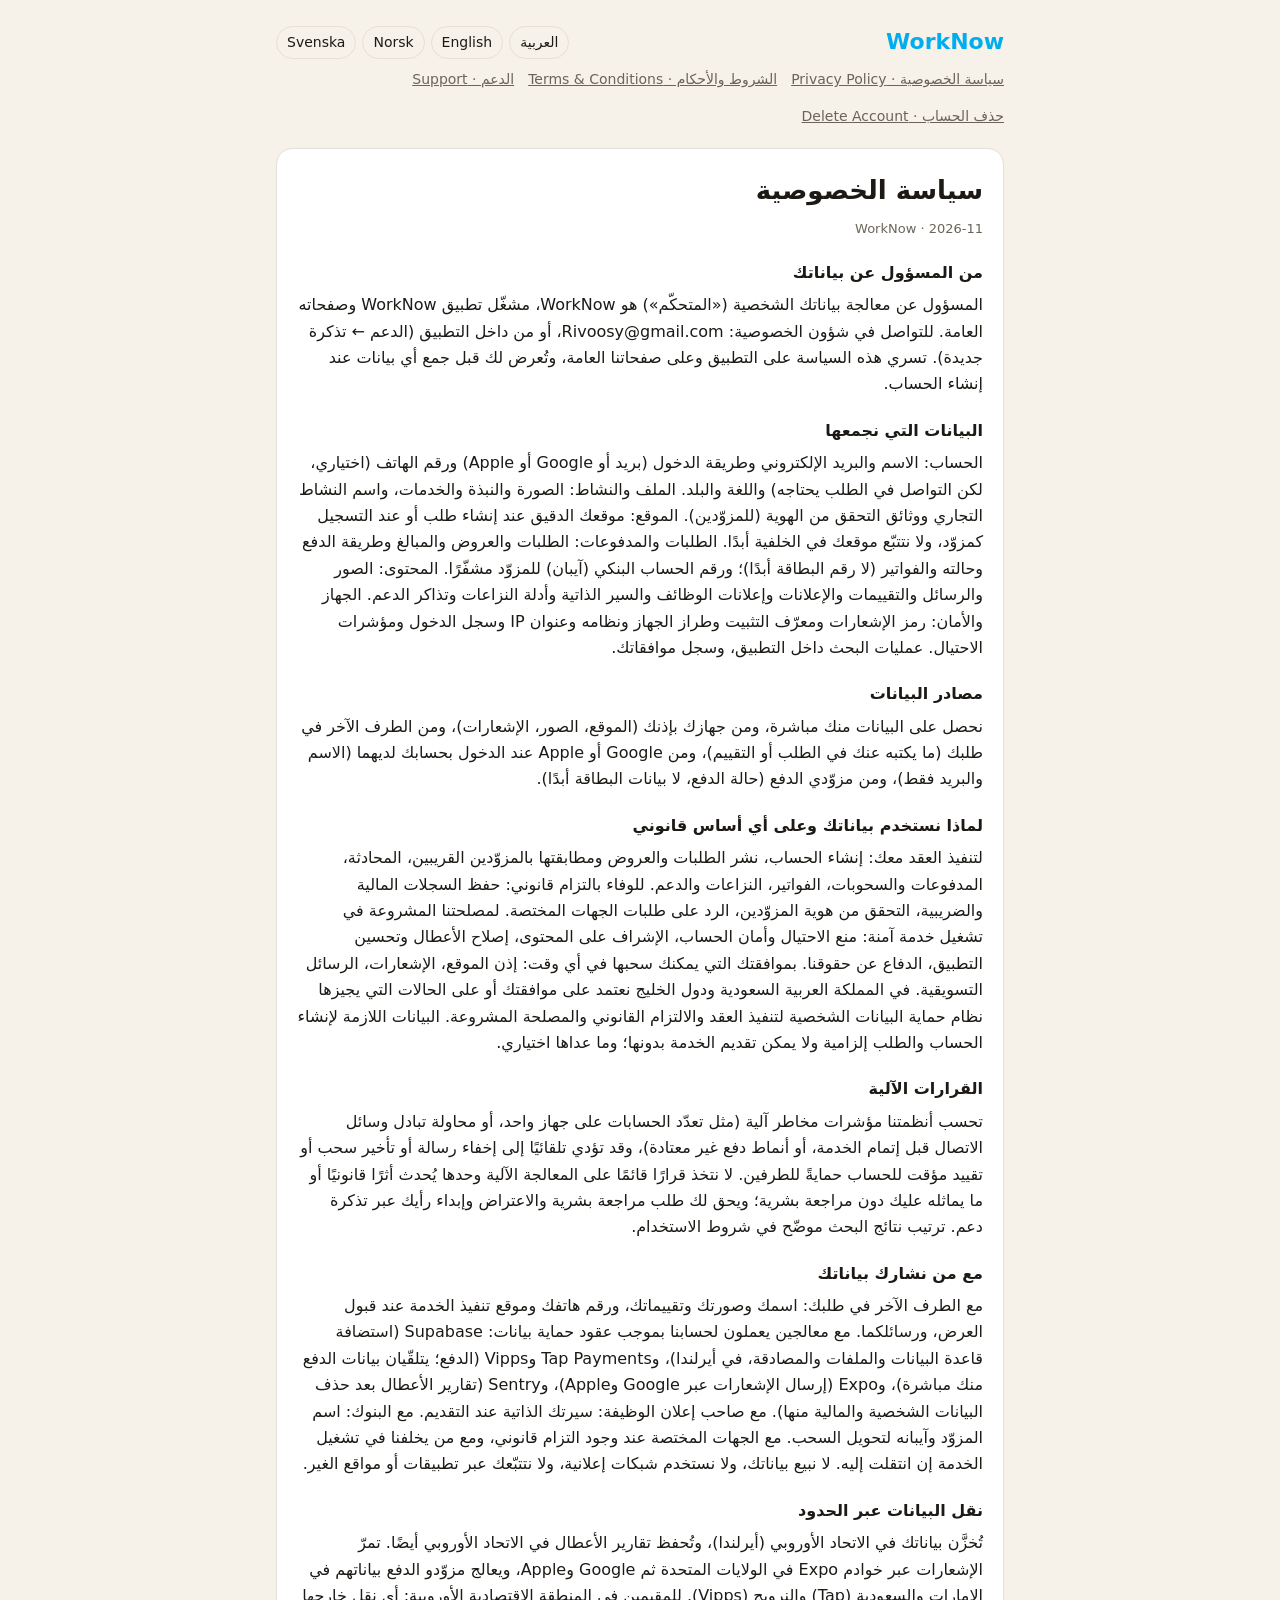
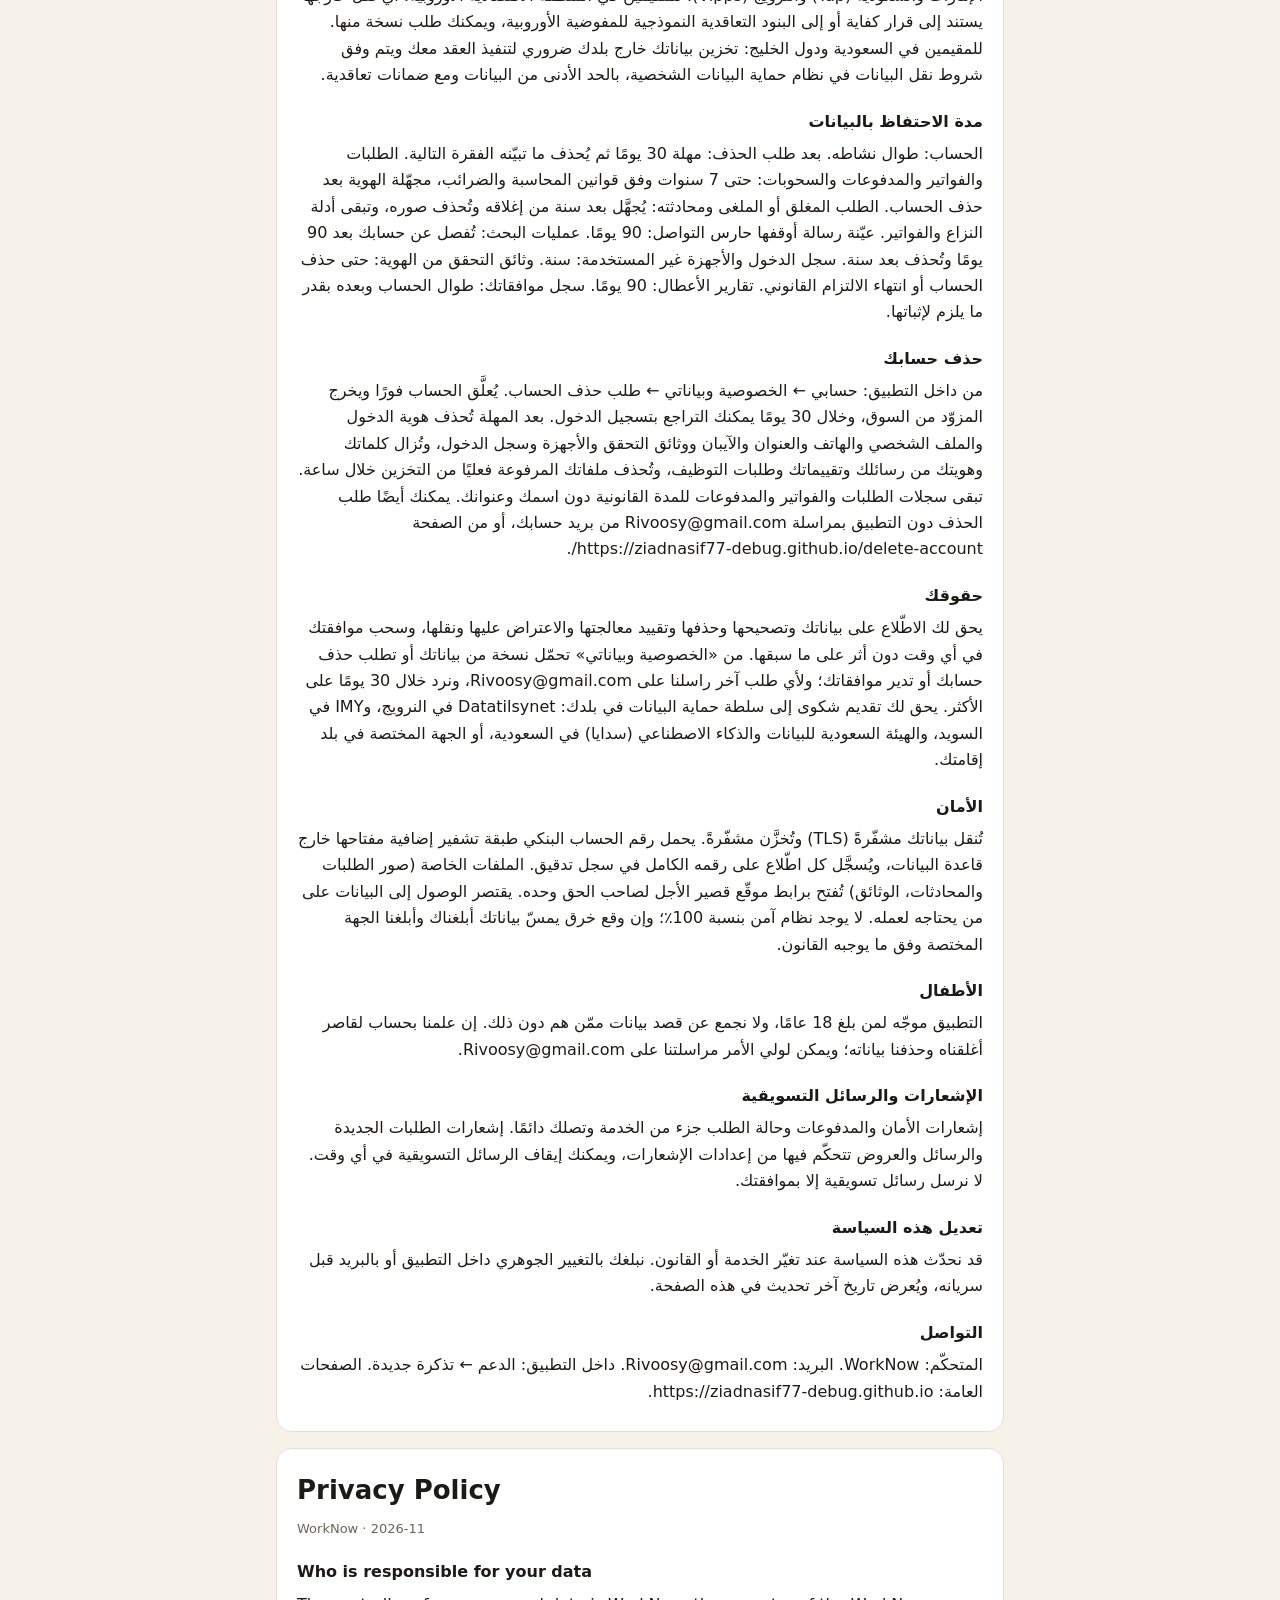
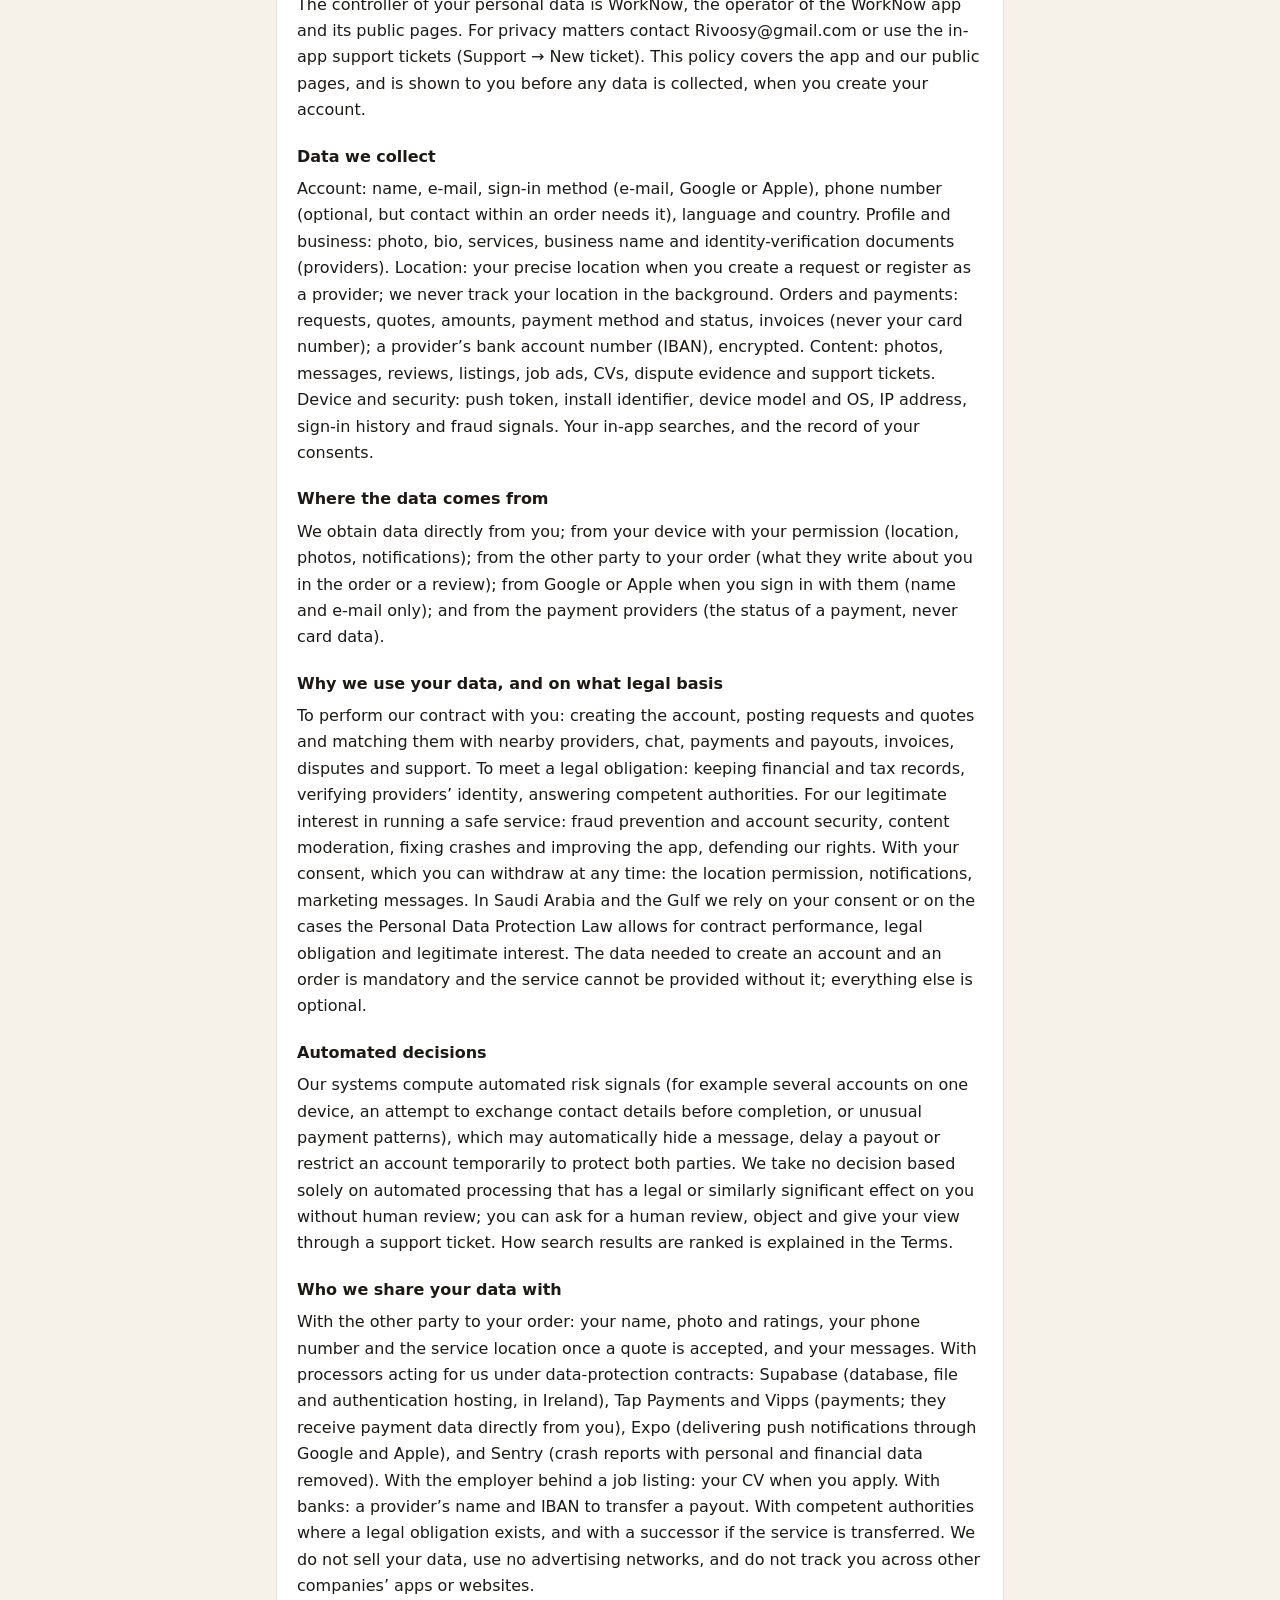
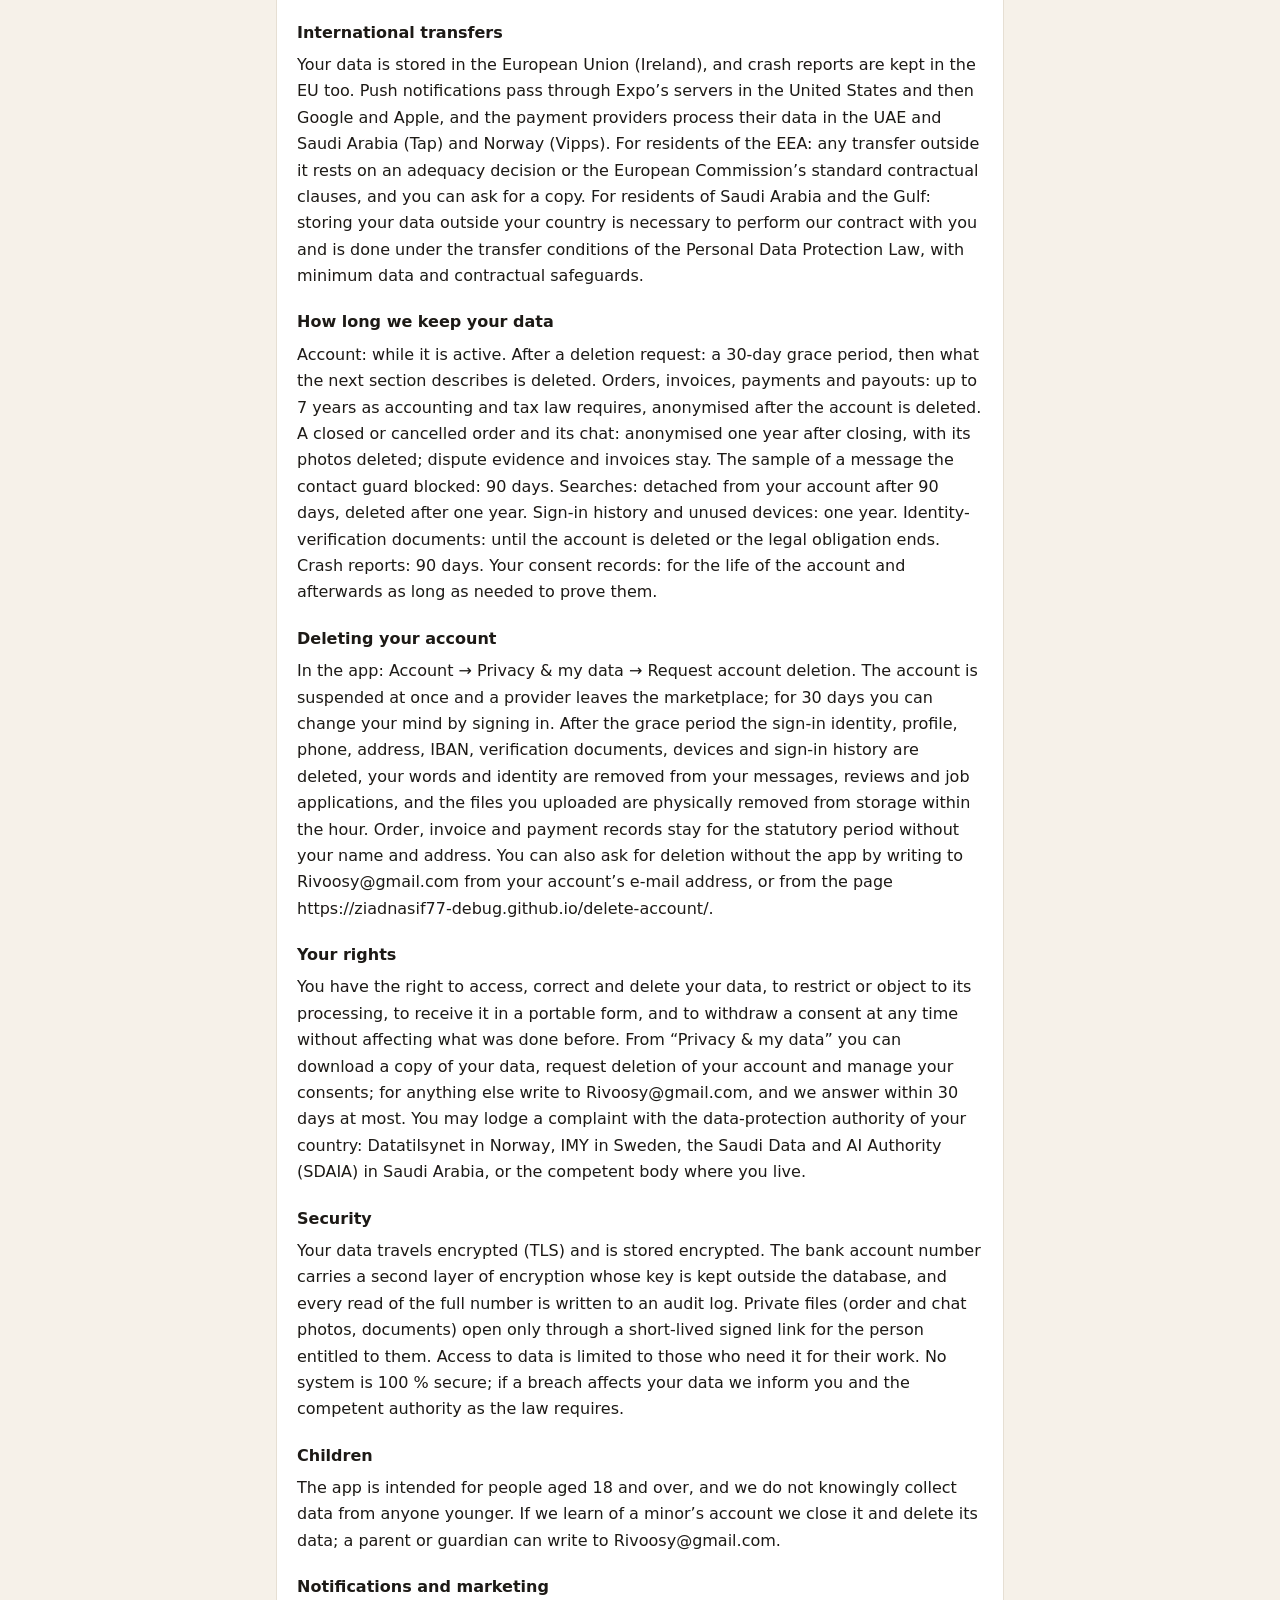
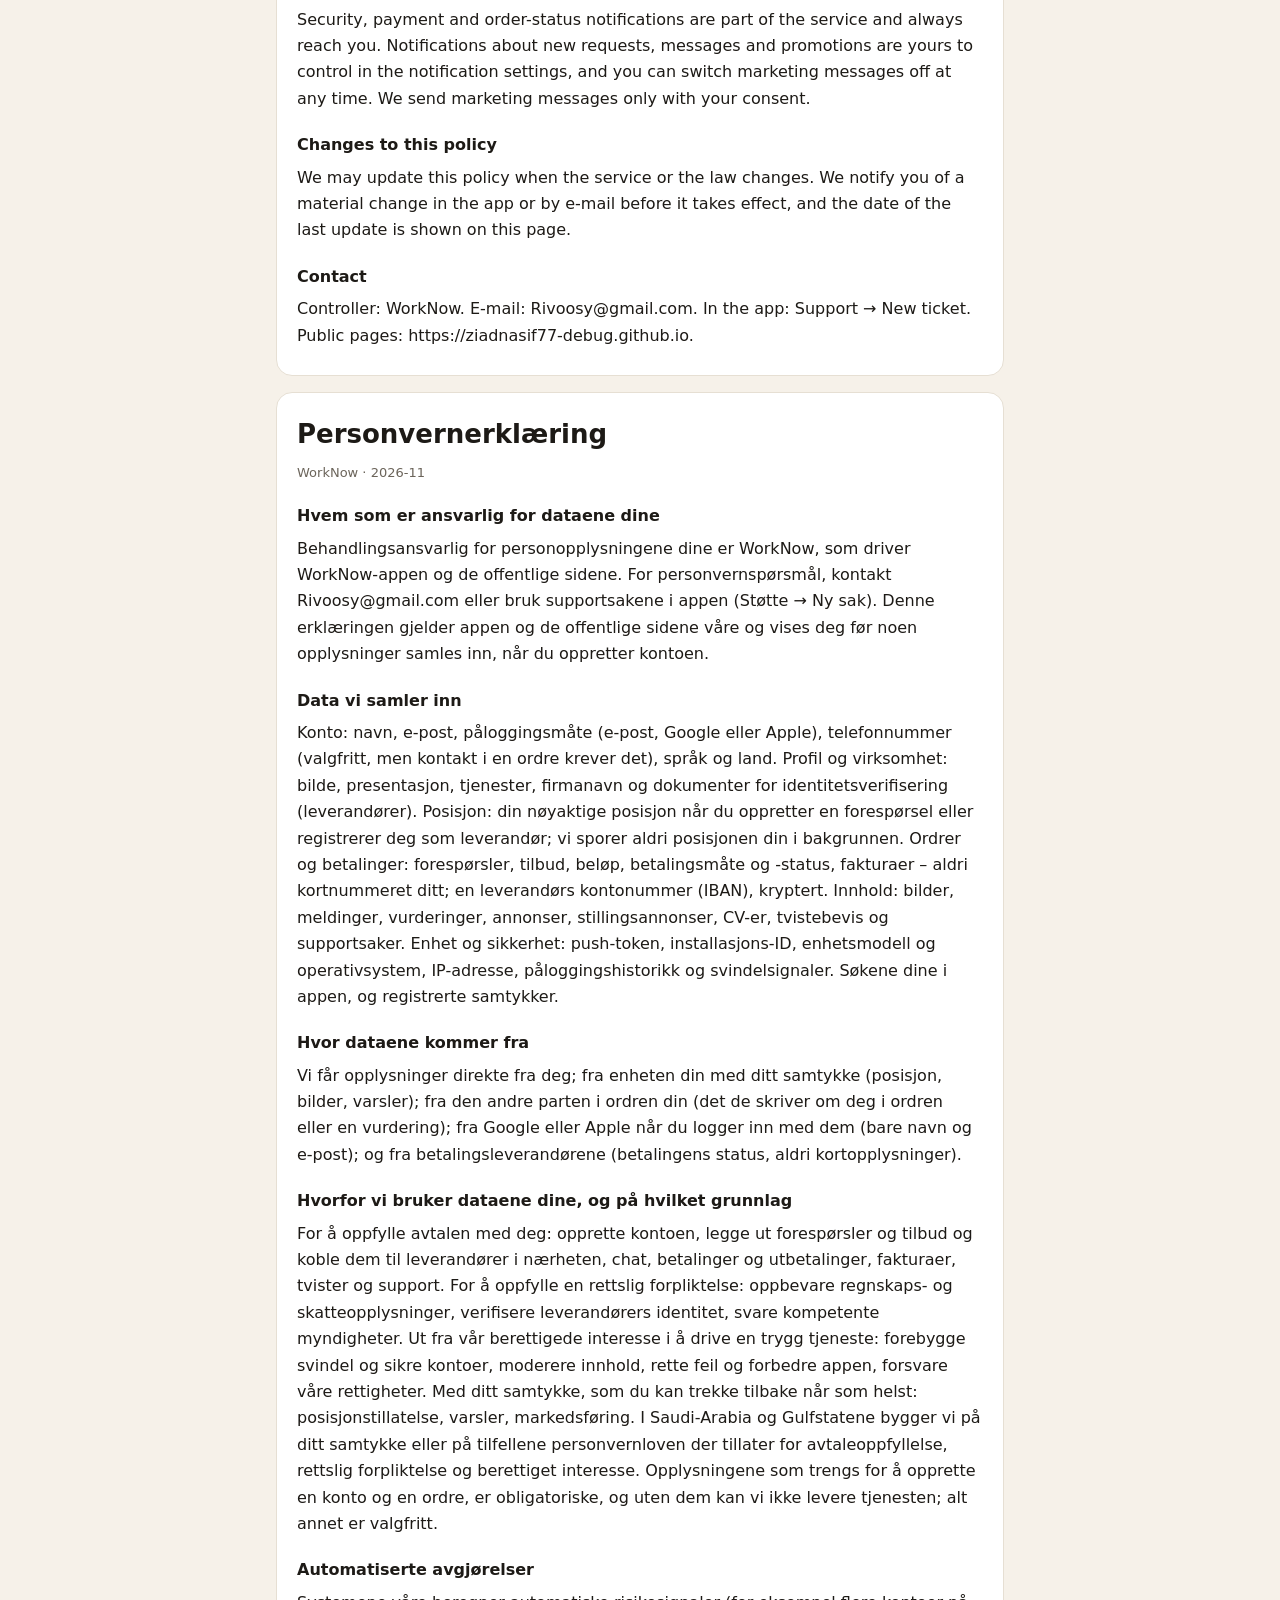
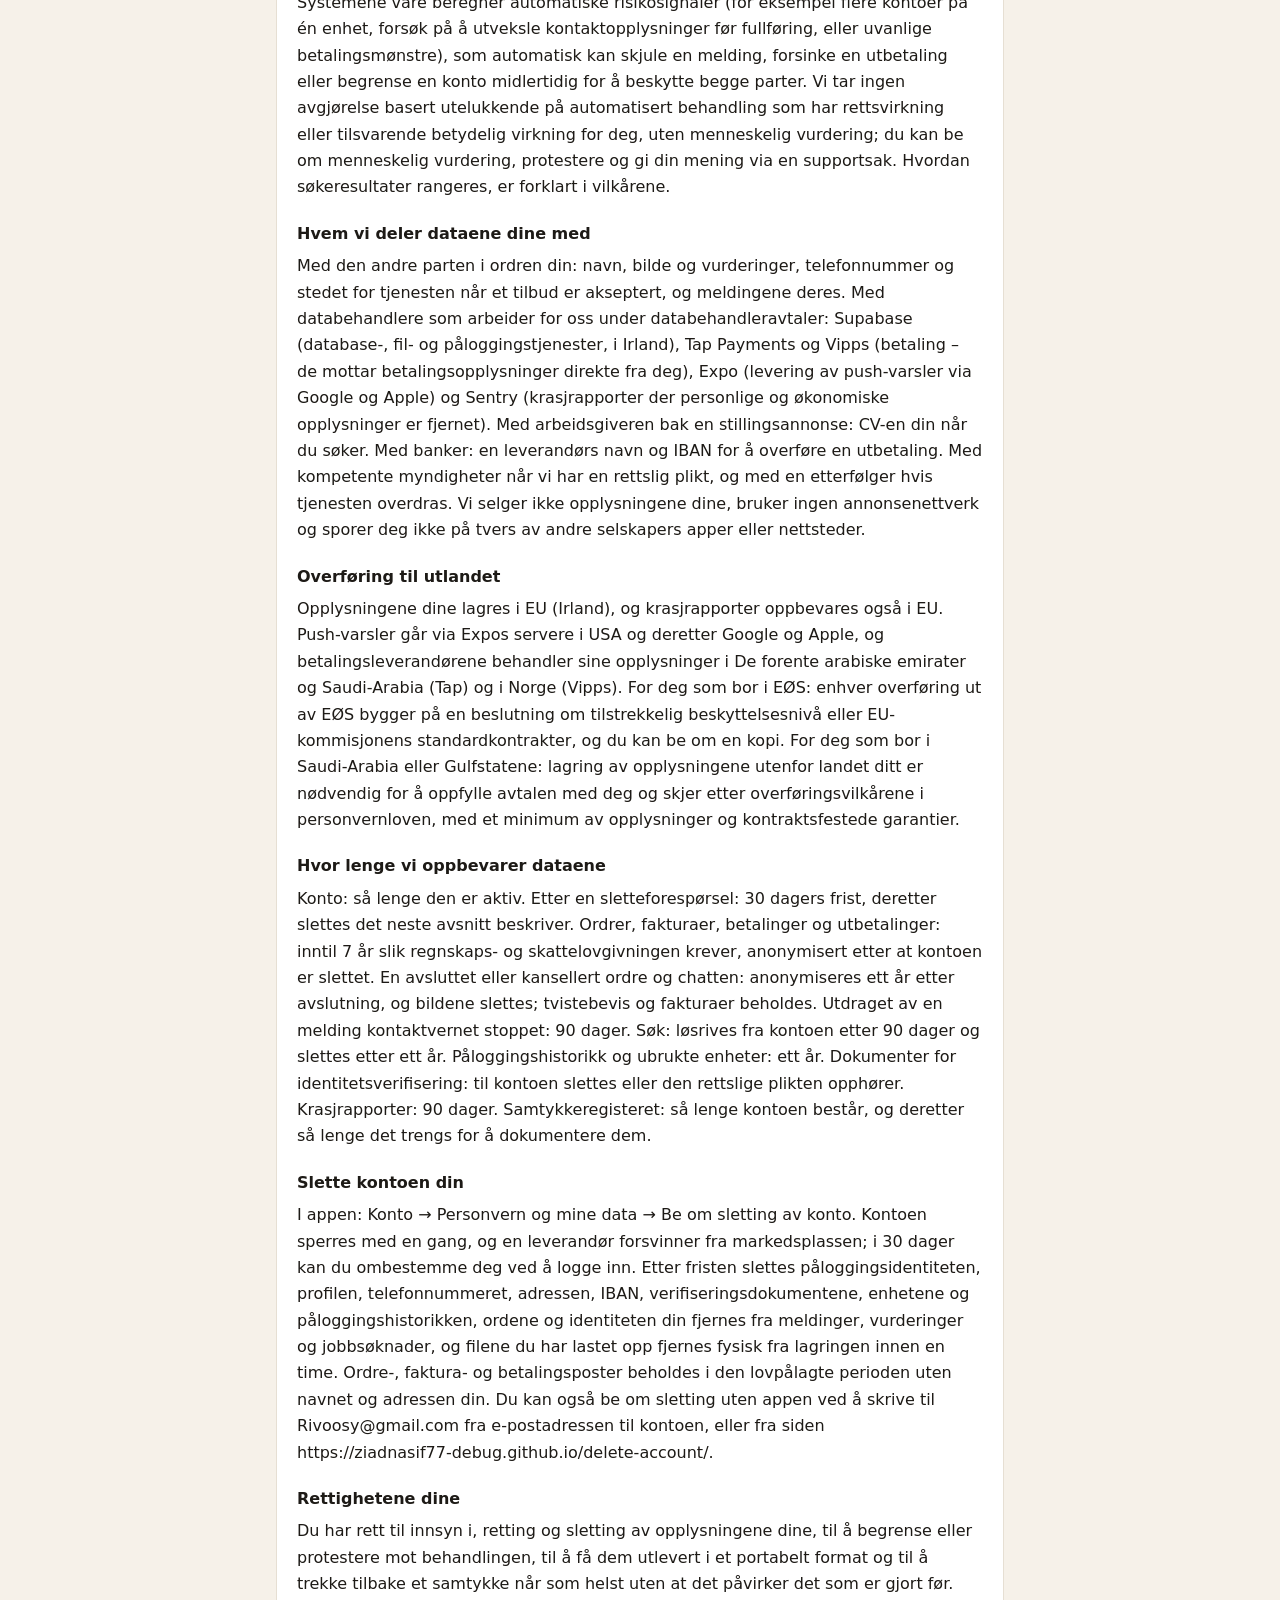
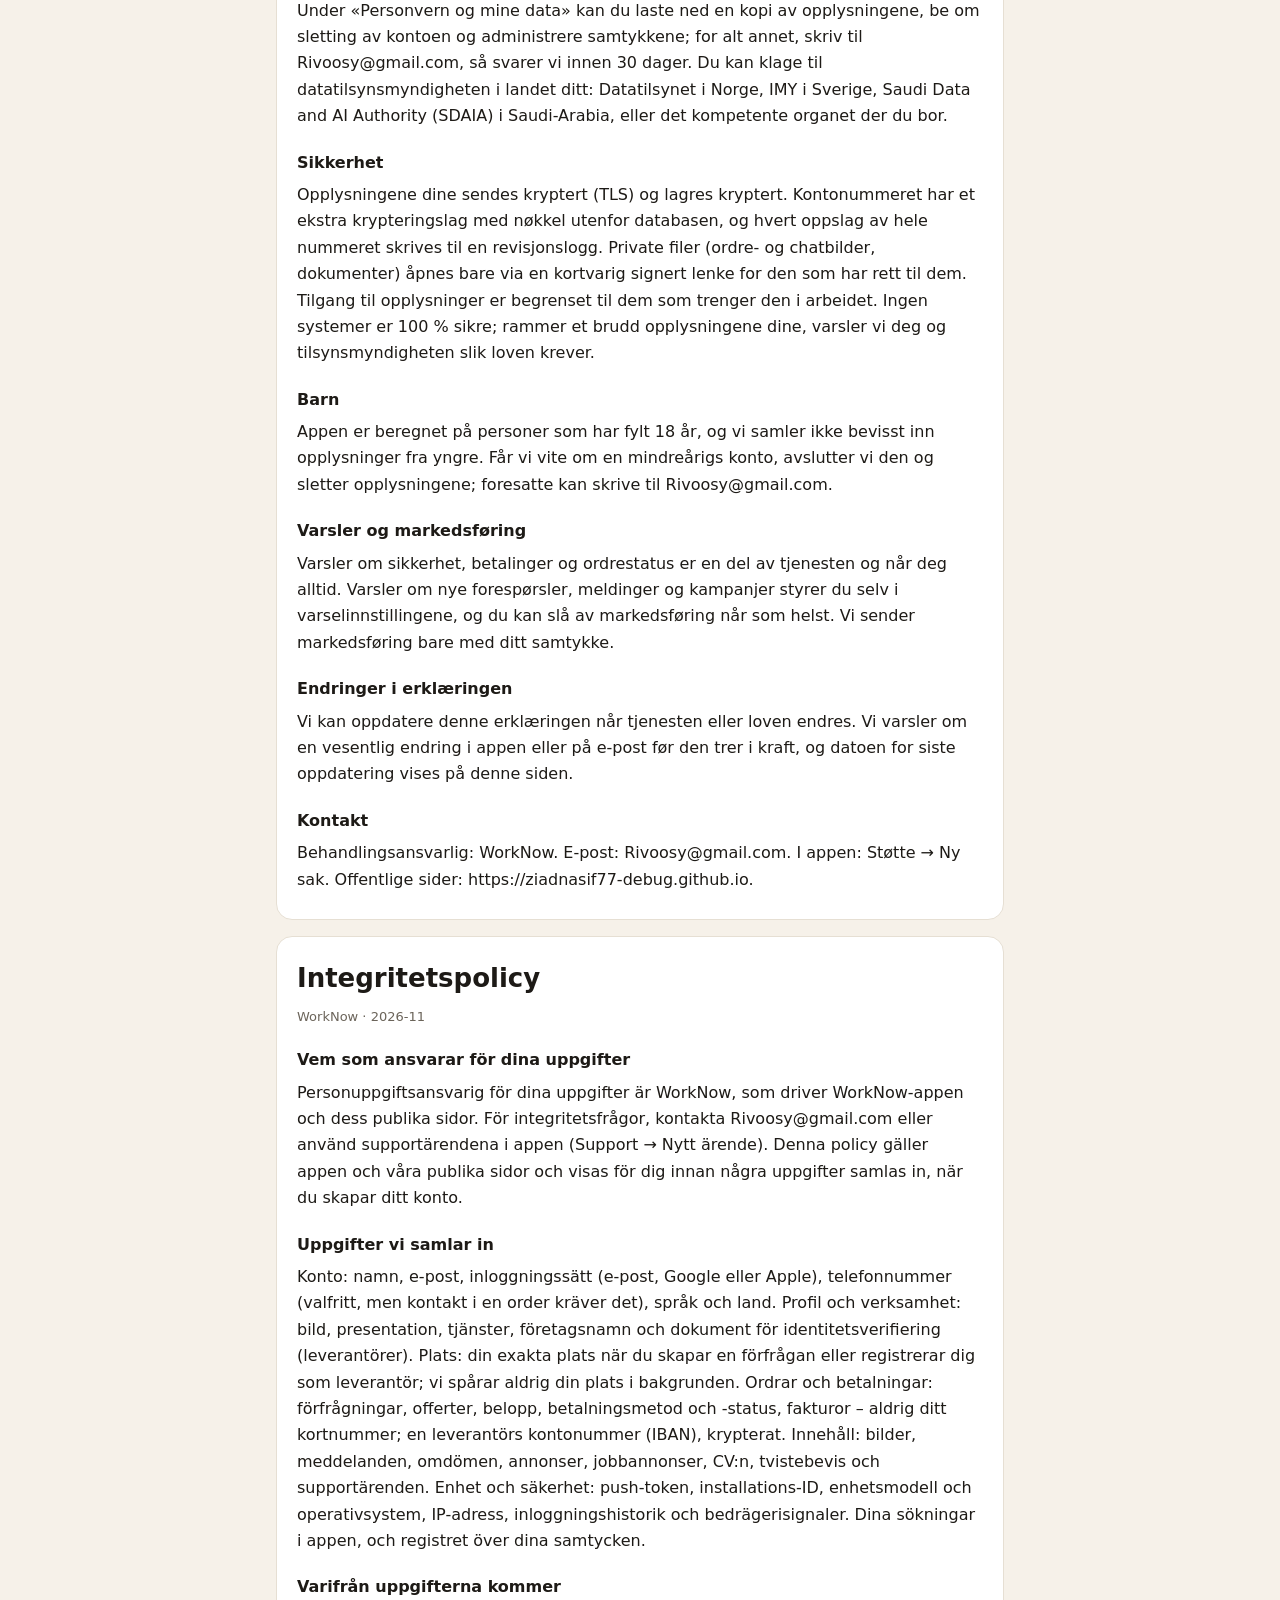
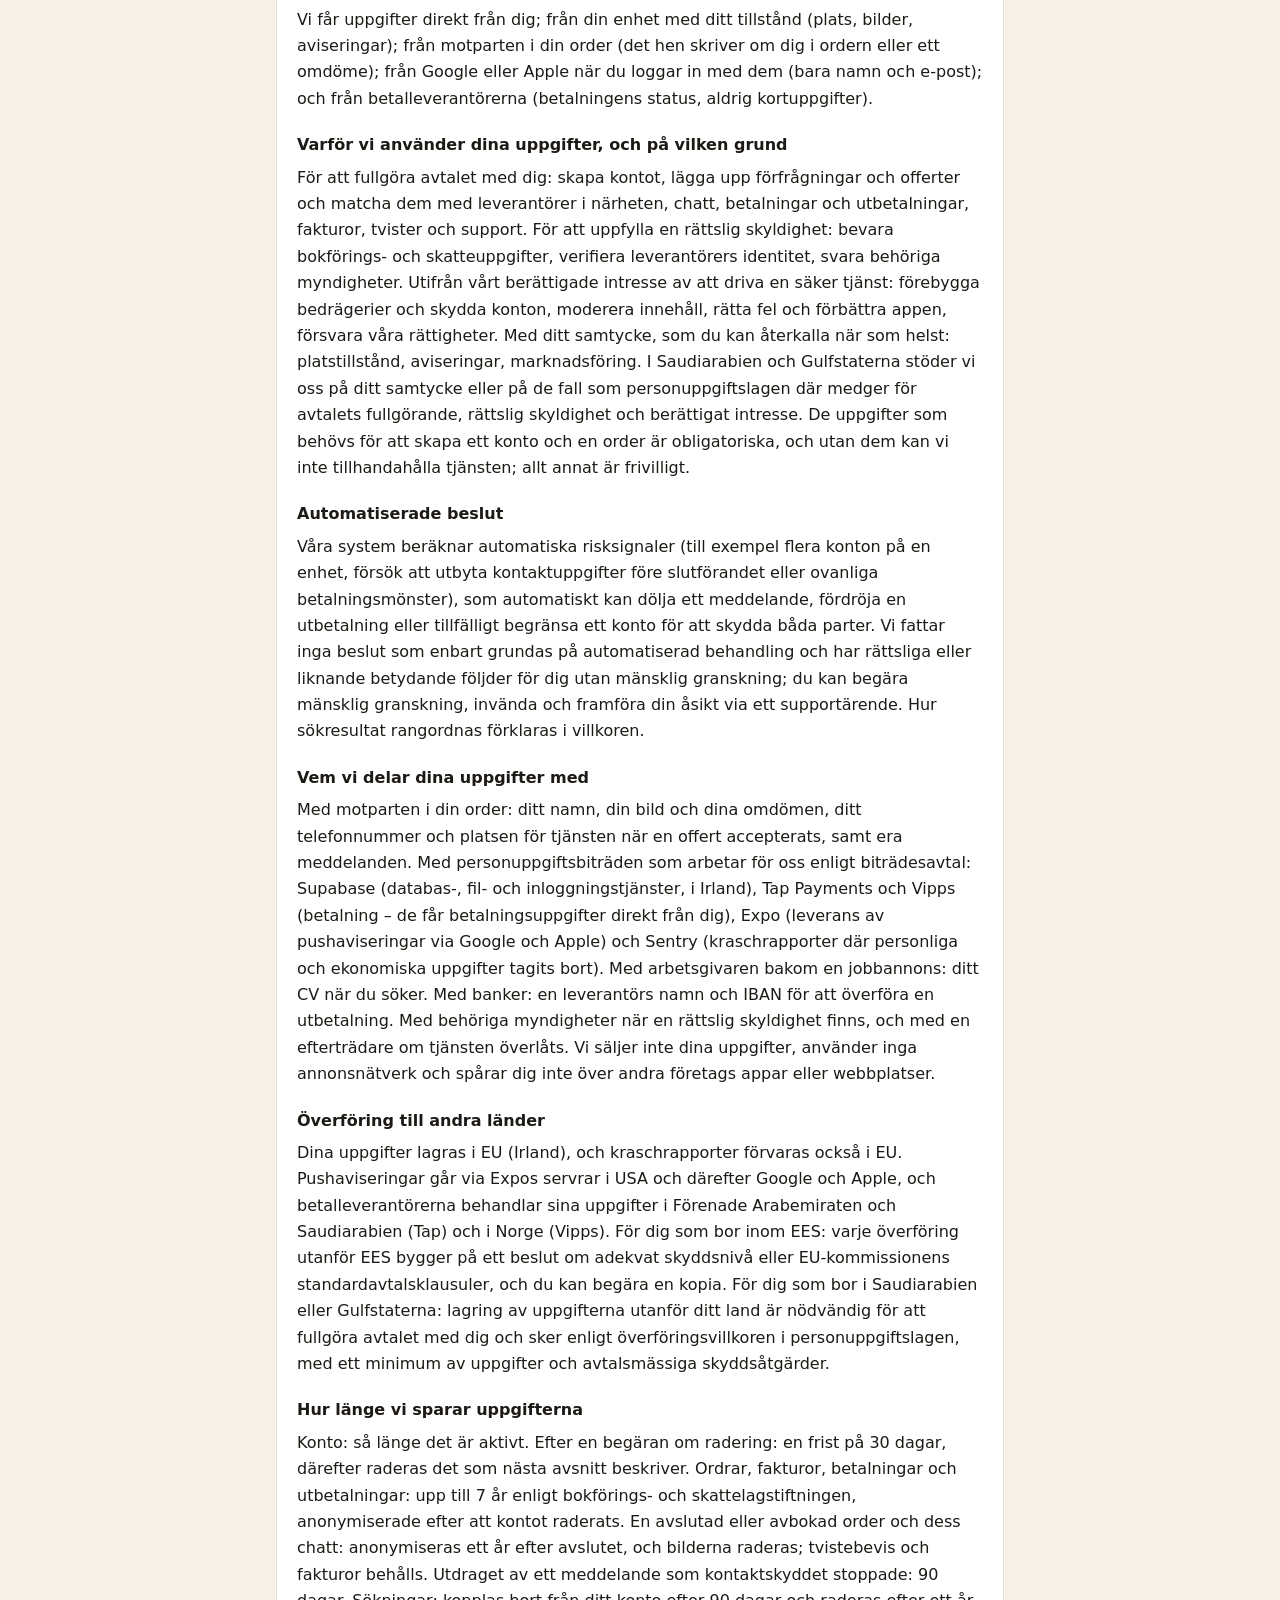
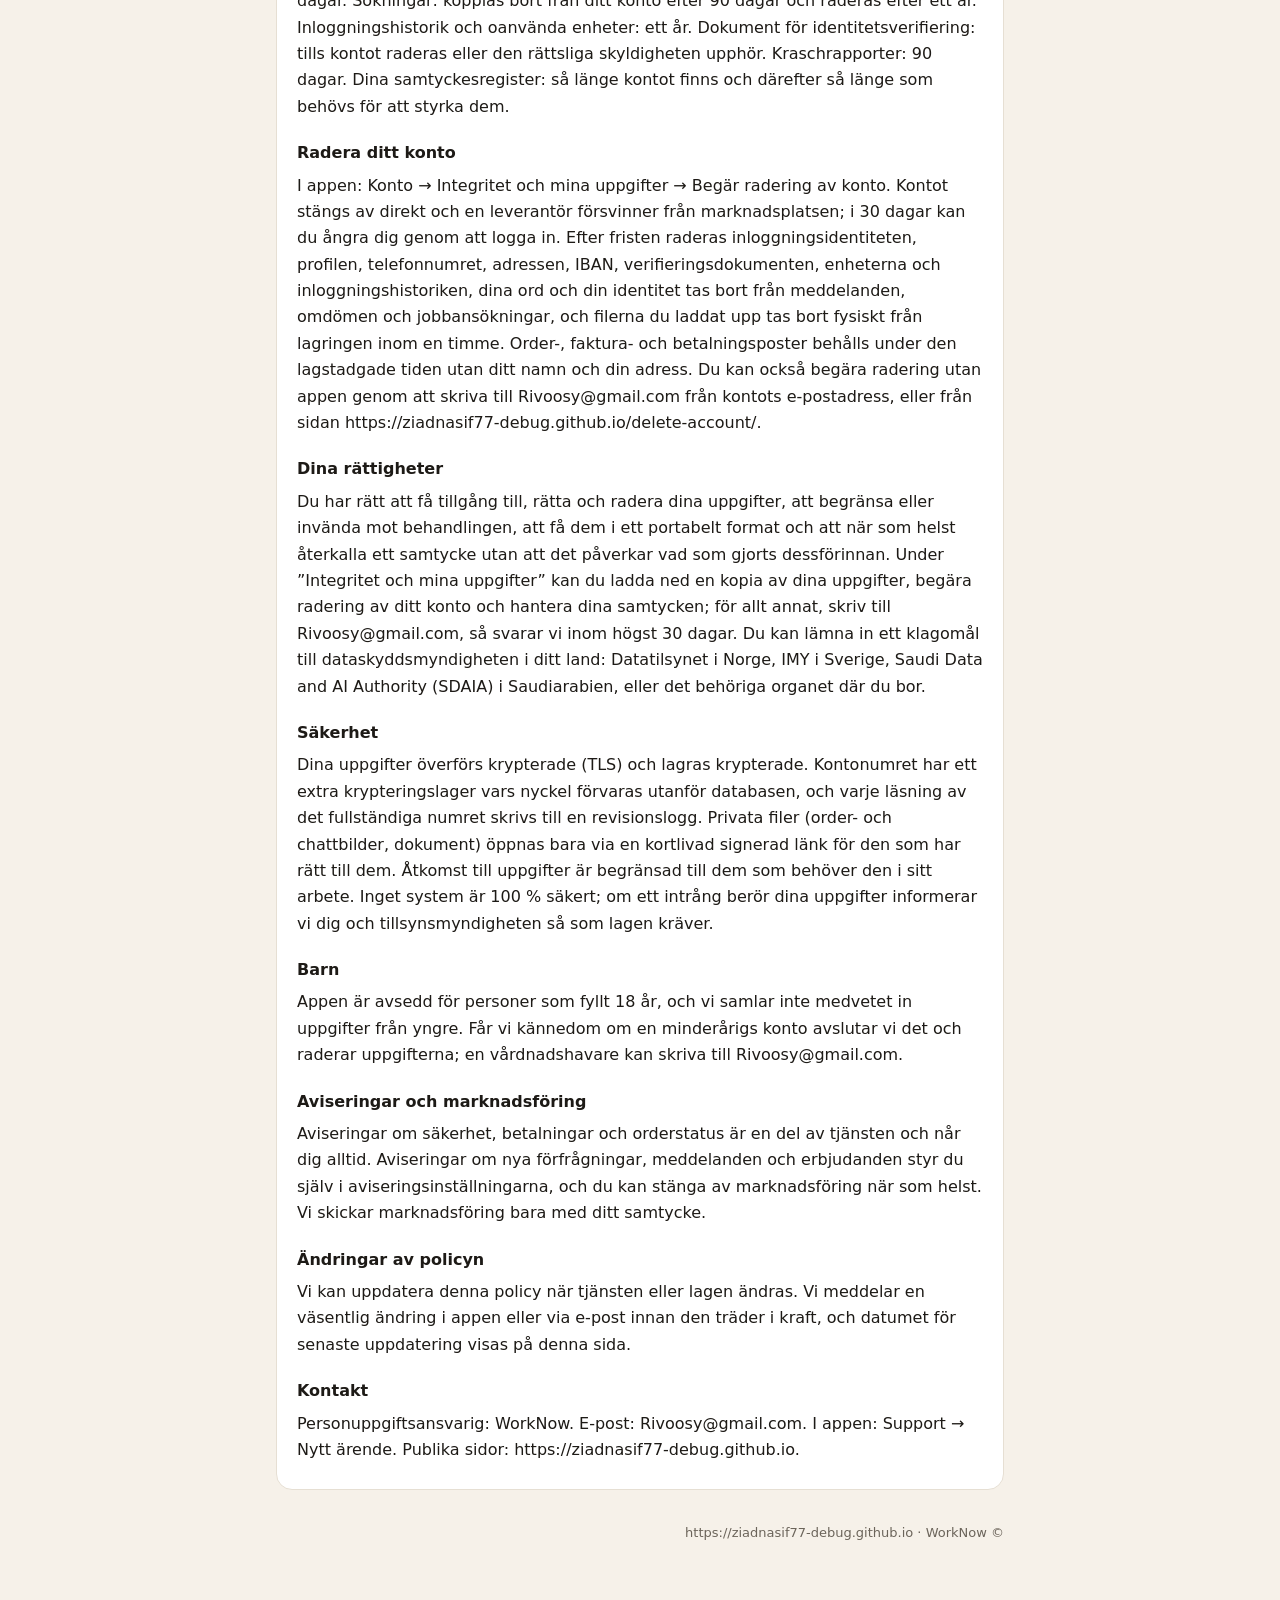
==== commit 3cb11998: "SS-K35 — privacy page, final wording" ====
--- a/privacy/index.html
+++ b/privacy/index.html
@@ -13,12 +13,12 @@
 <section class="lang" id="ar" lang="ar" dir="rtl">
 <h1>سياسة الخصوصية</h1>
 <p class="meta">WorkNow · 2026-11</p>
-<h3>من المسؤول عن بياناتك</h3><p>المسؤول عن معالجة بياناتك الشخصية («المتحكّم») هو WorkNow، مشغّل تطبيق WorkNow وصفحاته العامة. للتواصل في شؤون الخصوصية: Rivoosy@gmail.com، أو من داخل التطبيق (الدعم ← تذكرة جديدة). تسري هذه السياسة على التطبيق وعلى صفحاتنا العامة، وتُعرض لك قبل جمع أي بيانات عند إنشاء الحساب.</p><h3>البيانات التي نجمعها</h3><p>الحساب: الاسم والبريد الإلكتروني وطريقة الدخول (بريد أو Google أو Apple) ورقم الهاتف (اختياري، لكن التواصل في الطلب يحتاجه) واللغة والبلد. الملف والنشاط: الصورة والنبذة والخدمات، واسم النشاط التجاري ووثائق التحقق من الهوية (للمزوّدين). الموقع: موقعك الدقيق عند إنشاء طلب أو عند التسجيل كمزوّد، ولا نتتبّع موقعك في الخلفية أبدًا. الطلبات والمدفوعات: الطلبات والعروض والمبالغ وطريقة الدفع وحالته والفواتير — لا رقم البطاقة أبدًا؛ ورقم الحساب البنكي (آيبان) للمزوّد مشفّرًا. المحتوى: الصور والرسائل والتقييمات والإعلانات وإعلانات الوظائف والسير الذاتية وأدلة النزاعات وتذاكر الدعم. الجهاز والأمان: رمز الإشعارات ومعرّف التثبيت وطراز الجهاز ونظامه وعنوان IP وسجل الدخول ومؤشرات الاحتيال. عمليات البحث داخل التطبيق، وسجل موافقاتك.</p><h3>مصادر البيانات</h3><p>نحصل على البيانات منك مباشرة، ومن جهازك بإذنك (الموقع، الصور، الإشعارات)، ومن الطرف الآخر في طلبك (ما يكتبه عنك في الطلب أو التقييم)، ومن Google أو Apple عند الدخول بحسابك لديهما (الاسم والبريد فقط)، ومن مزوّدي الدفع (حالة الدفع، لا بيانات البطاقة أبدًا).</p><h3>لماذا نستخدم بياناتك وعلى أي أساس قانوني</h3><p>لتنفيذ العقد معك: إنشاء الحساب، نشر الطلبات والعروض ومطابقتها بالمزوّدين القريبين، المحادثة، المدفوعات والسحوبات، الفواتير، النزاعات والدعم. للوفاء بالتزام قانوني: حفظ السجلات المالية والضريبية، التحقق من هوية المزوّدين، الرد على طلبات الجهات المختصة. لمصلحتنا المشروعة في تشغيل خدمة آمنة: منع الاحتيال وأمان الحساب، الإشراف على المحتوى، إصلاح الأعطال وتحسين التطبيق، الدفاع عن حقوقنا. بموافقتك التي يمكنك سحبها في أي وقت: إذن الموقع، الإشعارات، الرسائل التسويقية. في المملكة العربية السعودية ودول الخليج نعتمد على موافقتك أو على الحالات التي يجيزها نظام حماية البيانات الشخصية لتنفيذ العقد والالتزام القانوني والمصلحة المشروعة. البيانات اللازمة لإنشاء الحساب والطلب إلزامية ولا يمكن تقديم الخدمة بدونها؛ وما عداها اختياري.</p><h3>القرارات الآلية</h3><p>تحسب أنظمتنا مؤشرات مخاطر آلية (مثل تعدّد الحسابات على جهاز واحد، أو محاولة تبادل وسائل الاتصال قبل إتمام الخدمة، أو أنماط دفع غير معتادة)، وقد تؤدي تلقائيًا إلى إخفاء رسالة أو تأخير سحب أو تقييد مؤقت للحساب حمايةً للطرفين. لا نتخذ قرارًا قائمًا على المعالجة الآلية وحدها يُحدث أثرًا قانونيًا أو ما يماثله عليك دون مراجعة بشرية؛ ويحق لك طلب مراجعة بشرية والاعتراض وإبداء رأيك عبر تذكرة دعم. ترتيب نتائج البحث موضّح في شروط الاستخدام.</p><h3>مع من نشارك بياناتك</h3><p>مع الطرف الآخر في طلبك: اسمك وصورتك وتقييماتك، ورقم هاتفك وموقع تنفيذ الخدمة عند قبول العرض، ورسائلكما. مع معالجين يعملون لحسابنا بموجب عقود حماية بيانات: Supabase (استضافة قاعدة البيانات والملفات والمصادقة، في أيرلندا)، وTap Payments وVipps (الدفع — يتلقّيان بيانات الدفع منك مباشرة)، وExpo (إرسال الإشعارات عبر Google وApple)، وSentry (تقارير الأعطال بعد حذف البيانات الشخصية والمالية منها). مع صاحب إعلان الوظيفة: سيرتك الذاتية عند التقديم. مع البنوك: اسم المزوّد وآيبانه لتحويل السحب. مع الجهات المختصة عند وجود التزام قانوني، ومع من يخلفنا في تشغيل الخدمة إن انتقلت إليه. لا نبيع بياناتك، ولا نستخدم شبكات إعلانية، ولا نتتبّعك عبر تطبيقات أو مواقع الغير.</p><h3>نقل البيانات عبر الحدود</h3><p>تُخزَّن بياناتك في الاتحاد الأوروبي (أيرلندا)، وتُحفظ تقارير الأعطال في الاتحاد الأوروبي أيضًا. تمرّ الإشعارات عبر خوادم Expo في الولايات المتحدة ثم Google وApple، ويعالج مزوّدو الدفع بياناتهم في الإمارات والسعودية (Tap) والنرويج (Vipps). للمقيمين في المنطقة الاقتصادية الأوروبية: أي نقل خارجها يستند إلى قرار كفاية أو إلى البنود التعاقدية النموذجية للمفوضية الأوروبية، ويمكنك طلب نسخة منها. للمقيمين في السعودية ودول الخليج: تخزين بياناتك خارج بلدك ضروري لتنفيذ العقد معك ويتم وفق شروط نقل البيانات في نظام حماية البيانات الشخصية، بالحد الأدنى من البيانات ومع ضمانات تعاقدية.</p><h3>مدة الاحتفاظ بالبيانات</h3><p>الحساب: طوال نشاطه. بعد طلب الحذف: مهلة 30 يومًا ثم يُحذف ما تبيّنه الفقرة التالية. الطلبات والفواتير والمدفوعات والسحوبات: حتى 7 سنوات وفق قوانين المحاسبة والضرائب، مجهّلة الهوية بعد حذف الحساب. الطلب المغلق أو الملغى ومحادثته: يُجهَّل بعد سنة من إغلاقه وتُحذف صوره، وتبقى أدلة النزاع والفواتير. عيّنة رسالة أوقفها حارس التواصل: 90 يومًا. عمليات البحث: تُفصل عن حسابك بعد 90 يومًا وتُحذف بعد سنة. سجل الدخول والأجهزة غير المستخدمة: سنة. وثائق التحقق من الهوية: حتى حذف الحساب أو انتهاء الالتزام القانوني. تقارير الأعطال: 90 يومًا. سجل موافقاتك: طوال الحساب وبعده بقدر ما يلزم لإثباتها.</p><h3>حذف حسابك</h3><p>من داخل التطبيق: حسابي ← الخصوصية وبياناتي ← طلب حذف الحساب. يُعلَّق الحساب فورًا ويخرج المزوّد من السوق، وخلال 30 يومًا يمكنك التراجع بتسجيل الدخول. بعد المهلة تُحذف هوية الدخول والملف الشخصي والهاتف والعنوان والآيبان ووثائق التحقق والأجهزة وسجل الدخول، وتُزال كلماتك وهويتك من رسائلك وتقييماتك وطلبات التوظيف، وتُحذف ملفاتك المرفوعة فعليًا من التخزين خلال ساعة. تبقى سجلات الطلبات والفواتير والمدفوعات للمدة القانونية دون اسمك وعنوانك. يمكنك أيضًا طلب الحذف دون التطبيق بمراسلة Rivoosy@gmail.com من بريد حسابك، أو من الصفحة https://ziadnasif77-debug.github.io/delete-account/.</p><h3>حقوقك</h3><p>يحق لك الاطّلاع على بياناتك وتصحيحها وحذفها وتقييد معالجتها والاعتراض عليها ونقلها، وسحب موافقتك في أي وقت دون أثر على ما سبقها. من «الخصوصية وبياناتي» تحمّل نسخة من بياناتك أو تطلب حذف حسابك أو تدير موافقاتك؛ ولأي طلب آخر راسلنا على Rivoosy@gmail.com، ونرد خلال 30 يومًا على الأكثر. يحق لك تقديم شكوى إلى سلطة حماية البيانات في بلدك: Datatilsynet في النرويج، وIMY في السويد، والهيئة السعودية للبيانات والذكاء الاصطناعي (سدايا) في السعودية، أو الجهة المختصة في بلد إقامتك.</p><h3>الأمان</h3><p>تُنقل بياناتك مشفّرةً (TLS) وتُخزَّن مشفّرةً. يحمل رقم الحساب البنكي طبقة تشفير إضافية مفتاحها خارج قاعدة البيانات، ويُسجَّل كل اطّلاع على رقمه الكامل في سجل تدقيق. الملفات الخاصة (صور الطلبات والمحادثات، الوثائق) تُفتح برابط موقّع قصير الأجل لصاحب الحق وحده. يقتصر الوصول إلى البيانات على من يحتاجه لعمله. لا يوجد نظام آمن بنسبة 100٪؛ وإن وقع خرق يمسّ بياناتك أبلغناك وأبلغنا الجهة المختصة وفق ما يوجبه القانون.</p><h3>الأطفال</h3><p>التطبيق موجّه لمن بلغ 18 عامًا، ولا نجمع عن قصد بيانات ممّن هم دون ذلك. إن علمنا بحساب لقاصر أغلقناه وحذفنا بياناته؛ ويمكن لولي الأمر مراسلتنا على Rivoosy@gmail.com.</p><h3>الإشعارات والرسائل التسويقية</h3><p>إشعارات الأمان والمدفوعات وحالة الطلب جزء من الخدمة وتصلك دائمًا. إشعارات الطلبات الجديدة والرسائل والعروض تتحكّم فيها من إعدادات الإشعارات، ويمكنك إيقاف الرسائل التسويقية في أي وقت. لا نرسل رسائل تسويقية إلا بموافقتك.</p><h3>تعديل هذه السياسة</h3><p>قد نحدّث هذه السياسة عند تغيّر الخدمة أو القانون. نبلغك بالتغيير الجوهري داخل التطبيق أو بالبريد قبل سريانه، ويُعرض تاريخ آخر تحديث في هذه الصفحة.</p><h3>التواصل</h3><p>المتحكّم: WorkNow. البريد: Rivoosy@gmail.com. داخل التطبيق: الدعم ← تذكرة جديدة. الصفحات العامة: https://ziadnasif77-debug.github.io.</p>
+<h3>من المسؤول عن بياناتك</h3><p>المسؤول عن معالجة بياناتك الشخصية («المتحكّم») هو WorkNow، مشغّل تطبيق WorkNow وصفحاته العامة. للتواصل في شؤون الخصوصية: Rivoosy@gmail.com، أو من داخل التطبيق (الدعم ← تذكرة جديدة). تسري هذه السياسة على التطبيق وعلى صفحاتنا العامة، وتُعرض لك قبل جمع أي بيانات عند إنشاء الحساب.</p><h3>البيانات التي نجمعها</h3><p>الحساب: الاسم والبريد الإلكتروني وطريقة الدخول (بريد أو Google أو Apple) ورقم الهاتف (اختياري، لكن التواصل في الطلب يحتاجه) واللغة والبلد. الملف والنشاط: الصورة والنبذة والخدمات، واسم النشاط التجاري ووثائق التحقق من الهوية (للمزوّدين). الموقع: موقعك الدقيق عند إنشاء طلب أو عند التسجيل كمزوّد، ولا نتتبّع موقعك في الخلفية أبدًا. الطلبات والمدفوعات: الطلبات والعروض والمبالغ وطريقة الدفع وحالته والفواتير (لا رقم البطاقة أبدًا)؛ ورقم الحساب البنكي (آيبان) للمزوّد مشفّرًا. المحتوى: الصور والرسائل والتقييمات والإعلانات وإعلانات الوظائف والسير الذاتية وأدلة النزاعات وتذاكر الدعم. الجهاز والأمان: رمز الإشعارات ومعرّف التثبيت وطراز الجهاز ونظامه وعنوان IP وسجل الدخول ومؤشرات الاحتيال. عمليات البحث داخل التطبيق، وسجل موافقاتك.</p><h3>مصادر البيانات</h3><p>نحصل على البيانات منك مباشرة، ومن جهازك بإذنك (الموقع، الصور، الإشعارات)، ومن الطرف الآخر في طلبك (ما يكتبه عنك في الطلب أو التقييم)، ومن Google أو Apple عند الدخول بحسابك لديهما (الاسم والبريد فقط)، ومن مزوّدي الدفع (حالة الدفع، لا بيانات البطاقة أبدًا).</p><h3>لماذا نستخدم بياناتك وعلى أي أساس قانوني</h3><p>لتنفيذ العقد معك: إنشاء الحساب، نشر الطلبات والعروض ومطابقتها بالمزوّدين القريبين، المحادثة، المدفوعات والسحوبات، الفواتير، النزاعات والدعم. للوفاء بالتزام قانوني: حفظ السجلات المالية والضريبية، التحقق من هوية المزوّدين، الرد على طلبات الجهات المختصة. لمصلحتنا المشروعة في تشغيل خدمة آمنة: منع الاحتيال وأمان الحساب، الإشراف على المحتوى، إصلاح الأعطال وتحسين التطبيق، الدفاع عن حقوقنا. بموافقتك التي يمكنك سحبها في أي وقت: إذن الموقع، الإشعارات، الرسائل التسويقية. في المملكة العربية السعودية ودول الخليج نعتمد على موافقتك أو على الحالات التي يجيزها نظام حماية البيانات الشخصية لتنفيذ العقد والالتزام القانوني والمصلحة المشروعة. البيانات اللازمة لإنشاء الحساب والطلب إلزامية ولا يمكن تقديم الخدمة بدونها؛ وما عداها اختياري.</p><h3>القرارات الآلية</h3><p>تحسب أنظمتنا مؤشرات مخاطر آلية (مثل تعدّد الحسابات على جهاز واحد، أو محاولة تبادل وسائل الاتصال قبل إتمام الخدمة، أو أنماط دفع غير معتادة)، وقد تؤدي تلقائيًا إلى إخفاء رسالة أو تأخير سحب أو تقييد مؤقت للحساب حمايةً للطرفين. لا نتخذ قرارًا قائمًا على المعالجة الآلية وحدها يُحدث أثرًا قانونيًا أو ما يماثله عليك دون مراجعة بشرية؛ ويحق لك طلب مراجعة بشرية والاعتراض وإبداء رأيك عبر تذكرة دعم. ترتيب نتائج البحث موضّح في شروط الاستخدام.</p><h3>مع من نشارك بياناتك</h3><p>مع الطرف الآخر في طلبك: اسمك وصورتك وتقييماتك، ورقم هاتفك وموقع تنفيذ الخدمة عند قبول العرض، ورسائلكما. مع معالجين يعملون لحسابنا بموجب عقود حماية بيانات: Supabase (استضافة قاعدة البيانات والملفات والمصادقة، في أيرلندا)، وTap Payments وVipps (الدفع؛ يتلقّيان بيانات الدفع منك مباشرة)، وExpo (إرسال الإشعارات عبر Google وApple)، وSentry (تقارير الأعطال بعد حذف البيانات الشخصية والمالية منها). مع صاحب إعلان الوظيفة: سيرتك الذاتية عند التقديم. مع البنوك: اسم المزوّد وآيبانه لتحويل السحب. مع الجهات المختصة عند وجود التزام قانوني، ومع من يخلفنا في تشغيل الخدمة إن انتقلت إليه. لا نبيع بياناتك، ولا نستخدم شبكات إعلانية، ولا نتتبّعك عبر تطبيقات أو مواقع الغير.</p><h3>نقل البيانات عبر الحدود</h3><p>تُخزَّن بياناتك في الاتحاد الأوروبي (أيرلندا)، وتُحفظ تقارير الأعطال في الاتحاد الأوروبي أيضًا. تمرّ الإشعارات عبر خوادم Expo في الولايات المتحدة ثم Google وApple، ويعالج مزوّدو الدفع بياناتهم في الإمارات والسعودية (Tap) والنرويج (Vipps). للمقيمين في المنطقة الاقتصادية الأوروبية: أي نقل خارجها يستند إلى قرار كفاية أو إلى البنود التعاقدية النموذجية للمفوضية الأوروبية، ويمكنك طلب نسخة منها. للمقيمين في السعودية ودول الخليج: تخزين بياناتك خارج بلدك ضروري لتنفيذ العقد معك ويتم وفق شروط نقل البيانات في نظام حماية البيانات الشخصية، بالحد الأدنى من البيانات ومع ضمانات تعاقدية.</p><h3>مدة الاحتفاظ بالبيانات</h3><p>الحساب: طوال نشاطه. بعد طلب الحذف: مهلة 30 يومًا ثم يُحذف ما تبيّنه الفقرة التالية. الطلبات والفواتير والمدفوعات والسحوبات: حتى 7 سنوات وفق قوانين المحاسبة والضرائب، مجهّلة الهوية بعد حذف الحساب. الطلب المغلق أو الملغى ومحادثته: يُجهَّل بعد سنة من إغلاقه وتُحذف صوره، وتبقى أدلة النزاع والفواتير. عيّنة رسالة أوقفها حارس التواصل: 90 يومًا. عمليات البحث: تُفصل عن حسابك بعد 90 يومًا وتُحذف بعد سنة. سجل الدخول والأجهزة غير المستخدمة: سنة. وثائق التحقق من الهوية: حتى حذف الحساب أو انتهاء الالتزام القانوني. تقارير الأعطال: 90 يومًا. سجل موافقاتك: طوال الحساب وبعده بقدر ما يلزم لإثباتها.</p><h3>حذف حسابك</h3><p>من داخل التطبيق: حسابي ← الخصوصية وبياناتي ← طلب حذف الحساب. يُعلَّق الحساب فورًا ويخرج المزوّد من السوق، وخلال 30 يومًا يمكنك التراجع بتسجيل الدخول. بعد المهلة تُحذف هوية الدخول والملف الشخصي والهاتف والعنوان والآيبان ووثائق التحقق والأجهزة وسجل الدخول، وتُزال كلماتك وهويتك من رسائلك وتقييماتك وطلبات التوظيف، وتُحذف ملفاتك المرفوعة فعليًا من التخزين خلال ساعة. تبقى سجلات الطلبات والفواتير والمدفوعات للمدة القانونية دون اسمك وعنوانك. يمكنك أيضًا طلب الحذف دون التطبيق بمراسلة Rivoosy@gmail.com من بريد حسابك، أو من الصفحة https://ziadnasif77-debug.github.io/delete-account/.</p><h3>حقوقك</h3><p>يحق لك الاطّلاع على بياناتك وتصحيحها وحذفها وتقييد معالجتها والاعتراض عليها ونقلها، وسحب موافقتك في أي وقت دون أثر على ما سبقها. من «الخصوصية وبياناتي» تحمّل نسخة من بياناتك أو تطلب حذف حسابك أو تدير موافقاتك؛ ولأي طلب آخر راسلنا على Rivoosy@gmail.com، ونرد خلال 30 يومًا على الأكثر. يحق لك تقديم شكوى إلى سلطة حماية البيانات في بلدك: Datatilsynet في النرويج، وIMY في السويد، والهيئة السعودية للبيانات والذكاء الاصطناعي (سدايا) في السعودية، أو الجهة المختصة في بلد إقامتك.</p><h3>الأمان</h3><p>تُنقل بياناتك مشفّرةً (TLS) وتُخزَّن مشفّرةً. يحمل رقم الحساب البنكي طبقة تشفير إضافية مفتاحها خارج قاعدة البيانات، ويُسجَّل كل اطّلاع على رقمه الكامل في سجل تدقيق. الملفات الخاصة (صور الطلبات والمحادثات، الوثائق) تُفتح برابط موقّع قصير الأجل لصاحب الحق وحده. يقتصر الوصول إلى البيانات على من يحتاجه لعمله. لا يوجد نظام آمن بنسبة 100٪؛ وإن وقع خرق يمسّ بياناتك أبلغناك وأبلغنا الجهة المختصة وفق ما يوجبه القانون.</p><h3>الأطفال</h3><p>التطبيق موجّه لمن بلغ 18 عامًا، ولا نجمع عن قصد بيانات ممّن هم دون ذلك. إن علمنا بحساب لقاصر أغلقناه وحذفنا بياناته؛ ويمكن لولي الأمر مراسلتنا على Rivoosy@gmail.com.</p><h3>الإشعارات والرسائل التسويقية</h3><p>إشعارات الأمان والمدفوعات وحالة الطلب جزء من الخدمة وتصلك دائمًا. إشعارات الطلبات الجديدة والرسائل والعروض تتحكّم فيها من إعدادات الإشعارات، ويمكنك إيقاف الرسائل التسويقية في أي وقت. لا نرسل رسائل تسويقية إلا بموافقتك.</p><h3>تعديل هذه السياسة</h3><p>قد نحدّث هذه السياسة عند تغيّر الخدمة أو القانون. نبلغك بالتغيير الجوهري داخل التطبيق أو بالبريد قبل سريانه، ويُعرض تاريخ آخر تحديث في هذه الصفحة.</p><h3>التواصل</h3><p>المتحكّم: WorkNow. البريد: Rivoosy@gmail.com. داخل التطبيق: الدعم ← تذكرة جديدة. الصفحات العامة: https://ziadnasif77-debug.github.io.</p>
 </section>
 <section class="lang" id="en" lang="en" dir="ltr">
 <h1>Privacy Policy</h1>
 <p class="meta">WorkNow · 2026-11</p>
-<h3>Who is responsible for your data</h3><p>The controller of your personal data is WorkNow, the operator of the WorkNow app and its public pages. For privacy matters contact Rivoosy@gmail.com or use the in-app support tickets (Support → New ticket). This policy covers the app and our public pages, and is shown to you before any data is collected, when you create your account.</p><h3>Data we collect</h3><p>Account: name, e-mail, sign-in method (e-mail, Google or Apple), phone number (optional, but contact within an order needs it), language and country. Profile and business: photo, bio, services, business name and identity-verification documents (providers). Location: your precise location when you create a request or register as a provider; we never track your location in the background. Orders and payments: requests, quotes, amounts, payment method and status, invoices — never your card number; a provider’s bank account number (IBAN), encrypted. Content: photos, messages, reviews, listings, job ads, CVs, dispute evidence and support tickets. Device and security: push token, install identifier, device model and OS, IP address, sign-in history and fraud signals. Your in-app searches, and the record of your consents.</p><h3>Where the data comes from</h3><p>We obtain data directly from you; from your device with your permission (location, photos, notifications); from the other party to your order (what they write about you in the order or a review); from Google or Apple when you sign in with them (name and e-mail only); and from the payment providers (the status of a payment, never card data).</p><h3>Why we use your data, and on what legal basis</h3><p>To perform our contract with you: creating the account, posting requests and quotes and matching them with nearby providers, chat, payments and payouts, invoices, disputes and support. To meet a legal obligation: keeping financial and tax records, verifying providers’ identity, answering competent authorities. For our legitimate interest in running a safe service: fraud prevention and account security, content moderation, fixing crashes and improving the app, defending our rights. With your consent, which you can withdraw at any time: the location permission, notifications, marketing messages. In Saudi Arabia and the Gulf we rely on your consent or on the cases the Personal Data Protection Law allows for contract performance, legal obligation and legitimate interest. The data needed to create an account and an order is mandatory and the service cannot be provided without it; everything else is optional.</p><h3>Automated decisions</h3><p>Our systems compute automated risk signals (for example several accounts on one device, an attempt to exchange contact details before completion, or unusual payment patterns), which may automatically hide a message, delay a payout or restrict an account temporarily to protect both parties. We take no decision based solely on automated processing that has a legal or similarly significant effect on you without human review; you can ask for a human review, object and give your view through a support ticket. How search results are ranked is explained in the Terms.</p><h3>Who we share your data with</h3><p>With the other party to your order: your name, photo and ratings, your phone number and the service location once a quote is accepted, and your messages. With processors acting for us under data-protection contracts: Supabase (database, file and authentication hosting, in Ireland), Tap Payments and Vipps (payments — they receive payment data directly from you), Expo (delivering push notifications through Google and Apple), and Sentry (crash reports with personal and financial data removed). With the employer behind a job listing: your CV when you apply. With banks: a provider’s name and IBAN to transfer a payout. With competent authorities where a legal obligation exists, and with a successor if the service is transferred. We do not sell your data, use no advertising networks, and do not track you across other companies’ apps or websites.</p><h3>International transfers</h3><p>Your data is stored in the European Union (Ireland), and crash reports are kept in the EU too. Push notifications pass through Expo’s servers in the United States and then Google and Apple, and the payment providers process their data in the UAE and Saudi Arabia (Tap) and Norway (Vipps). For residents of the EEA: any transfer outside it rests on an adequacy decision or the European Commission’s standard contractual clauses, and you can ask for a copy. For residents of Saudi Arabia and the Gulf: storing your data outside your country is necessary to perform our contract with you and is done under the transfer conditions of the Personal Data Protection Law, with minimum data and contractual safeguards.</p><h3>How long we keep your data</h3><p>Account: while it is active. After a deletion request: a 30-day grace period, then what the next section describes is deleted. Orders, invoices, payments and payouts: up to 7 years as accounting and tax law requires, anonymised after the account is deleted. A closed or cancelled order and its chat: anonymised one year after closing, with its photos deleted; dispute evidence and invoices stay. The sample of a message the contact guard blocked: 90 days. Searches: detached from your account after 90 days, deleted after one year. Sign-in history and unused devices: one year. Identity-verification documents: until the account is deleted or the legal obligation ends. Crash reports: 90 days. Your consent records: for the life of the account and afterwards as long as needed to prove them.</p><h3>Deleting your account</h3><p>In the app: Account → Privacy &amp; my data → Request account deletion. The account is suspended at once and a provider leaves the marketplace; for 30 days you can change your mind by signing in. After the grace period the sign-in identity, profile, phone, address, IBAN, verification documents, devices and sign-in history are deleted, your words and identity are removed from your messages, reviews and job applications, and the files you uploaded are physically removed from storage within the hour. Order, invoice and payment records stay for the statutory period without your name and address. You can also ask for deletion without the app by writing to Rivoosy@gmail.com from your account’s e-mail address, or from the page https://ziadnasif77-debug.github.io/delete-account/.</p><h3>Your rights</h3><p>You have the right to access, correct and delete your data, to restrict or object to its processing, to receive it in a portable form, and to withdraw a consent at any time without affecting what was done before. From “Privacy &amp; my data” you can download a copy of your data, request deletion of your account and manage your consents; for anything else write to Rivoosy@gmail.com, and we answer within 30 days at most. You may lodge a complaint with the data-protection authority of your country: Datatilsynet in Norway, IMY in Sweden, the Saudi Data and AI Authority (SDAIA) in Saudi Arabia, or the competent body where you live.</p><h3>Security</h3><p>Your data travels encrypted (TLS) and is stored encrypted. The bank account number carries a second layer of encryption whose key is kept outside the database, and every read of the full number is written to an audit log. Private files (order and chat photos, documents) open only through a short-lived signed link for the person entitled to them. Access to data is limited to those who need it for their work. No system is 100 % secure; if a breach affects your data we inform you and the competent authority as the law requires.</p><h3>Children</h3><p>The app is intended for people aged 18 and over, and we do not knowingly collect data from anyone younger. If we learn of a minor’s account we close it and delete its data; a parent or guardian can write to Rivoosy@gmail.com.</p><h3>Notifications and marketing</h3><p>Security, payment and order-status notifications are part of the service and always reach you. Notifications about new requests, messages and promotions are yours to control in the notification settings, and you can switch marketing messages off at any time. We send marketing messages only with your consent.</p><h3>Changes to this policy</h3><p>We may update this policy when the service or the law changes. We notify you of a material change in the app or by e-mail before it takes effect, and the date of the last update is shown on this page.</p><h3>Contact</h3><p>Controller: WorkNow. E-mail: Rivoosy@gmail.com. In the app: Support → New ticket. Public pages: https://ziadnasif77-debug.github.io.</p>
+<h3>Who is responsible for your data</h3><p>The controller of your personal data is WorkNow, the operator of the WorkNow app and its public pages. For privacy matters contact Rivoosy@gmail.com or use the in-app support tickets (Support → New ticket). This policy covers the app and our public pages, and is shown to you before any data is collected, when you create your account.</p><h3>Data we collect</h3><p>Account: name, e-mail, sign-in method (e-mail, Google or Apple), phone number (optional, but contact within an order needs it), language and country. Profile and business: photo, bio, services, business name and identity-verification documents (providers). Location: your precise location when you create a request or register as a provider; we never track your location in the background. Orders and payments: requests, quotes, amounts, payment method and status, invoices (never your card number); a provider’s bank account number (IBAN), encrypted. Content: photos, messages, reviews, listings, job ads, CVs, dispute evidence and support tickets. Device and security: push token, install identifier, device model and OS, IP address, sign-in history and fraud signals. Your in-app searches, and the record of your consents.</p><h3>Where the data comes from</h3><p>We obtain data directly from you; from your device with your permission (location, photos, notifications); from the other party to your order (what they write about you in the order or a review); from Google or Apple when you sign in with them (name and e-mail only); and from the payment providers (the status of a payment, never card data).</p><h3>Why we use your data, and on what legal basis</h3><p>To perform our contract with you: creating the account, posting requests and quotes and matching them with nearby providers, chat, payments and payouts, invoices, disputes and support. To meet a legal obligation: keeping financial and tax records, verifying providers’ identity, answering competent authorities. For our legitimate interest in running a safe service: fraud prevention and account security, content moderation, fixing crashes and improving the app, defending our rights. With your consent, which you can withdraw at any time: the location permission, notifications, marketing messages. In Saudi Arabia and the Gulf we rely on your consent or on the cases the Personal Data Protection Law allows for contract performance, legal obligation and legitimate interest. The data needed to create an account and an order is mandatory and the service cannot be provided without it; everything else is optional.</p><h3>Automated decisions</h3><p>Our systems compute automated risk signals (for example several accounts on one device, an attempt to exchange contact details before completion, or unusual payment patterns), which may automatically hide a message, delay a payout or restrict an account temporarily to protect both parties. We take no decision based solely on automated processing that has a legal or similarly significant effect on you without human review; you can ask for a human review, object and give your view through a support ticket. How search results are ranked is explained in the Terms.</p><h3>Who we share your data with</h3><p>With the other party to your order: your name, photo and ratings, your phone number and the service location once a quote is accepted, and your messages. With processors acting for us under data-protection contracts: Supabase (database, file and authentication hosting, in Ireland), Tap Payments and Vipps (payments; they receive payment data directly from you), Expo (delivering push notifications through Google and Apple), and Sentry (crash reports with personal and financial data removed). With the employer behind a job listing: your CV when you apply. With banks: a provider’s name and IBAN to transfer a payout. With competent authorities where a legal obligation exists, and with a successor if the service is transferred. We do not sell your data, use no advertising networks, and do not track you across other companies’ apps or websites.</p><h3>International transfers</h3><p>Your data is stored in the European Union (Ireland), and crash reports are kept in the EU too. Push notifications pass through Expo’s servers in the United States and then Google and Apple, and the payment providers process their data in the UAE and Saudi Arabia (Tap) and Norway (Vipps). For residents of the EEA: any transfer outside it rests on an adequacy decision or the European Commission’s standard contractual clauses, and you can ask for a copy. For residents of Saudi Arabia and the Gulf: storing your data outside your country is necessary to perform our contract with you and is done under the transfer conditions of the Personal Data Protection Law, with minimum data and contractual safeguards.</p><h3>How long we keep your data</h3><p>Account: while it is active. After a deletion request: a 30-day grace period, then what the next section describes is deleted. Orders, invoices, payments and payouts: up to 7 years as accounting and tax law requires, anonymised after the account is deleted. A closed or cancelled order and its chat: anonymised one year after closing, with its photos deleted; dispute evidence and invoices stay. The sample of a message the contact guard blocked: 90 days. Searches: detached from your account after 90 days, deleted after one year. Sign-in history and unused devices: one year. Identity-verification documents: until the account is deleted or the legal obligation ends. Crash reports: 90 days. Your consent records: for the life of the account and afterwards as long as needed to prove them.</p><h3>Deleting your account</h3><p>In the app: Account → Privacy &amp; my data → Request account deletion. The account is suspended at once and a provider leaves the marketplace; for 30 days you can change your mind by signing in. After the grace period the sign-in identity, profile, phone, address, IBAN, verification documents, devices and sign-in history are deleted, your words and identity are removed from your messages, reviews and job applications, and the files you uploaded are physically removed from storage within the hour. Order, invoice and payment records stay for the statutory period without your name and address. You can also ask for deletion without the app by writing to Rivoosy@gmail.com from your account’s e-mail address, or from the page https://ziadnasif77-debug.github.io/delete-account/.</p><h3>Your rights</h3><p>You have the right to access, correct and delete your data, to restrict or object to its processing, to receive it in a portable form, and to withdraw a consent at any time without affecting what was done before. From “Privacy &amp; my data” you can download a copy of your data, request deletion of your account and manage your consents; for anything else write to Rivoosy@gmail.com, and we answer within 30 days at most. You may lodge a complaint with the data-protection authority of your country: Datatilsynet in Norway, IMY in Sweden, the Saudi Data and AI Authority (SDAIA) in Saudi Arabia, or the competent body where you live.</p><h3>Security</h3><p>Your data travels encrypted (TLS) and is stored encrypted. The bank account number carries a second layer of encryption whose key is kept outside the database, and every read of the full number is written to an audit log. Private files (order and chat photos, documents) open only through a short-lived signed link for the person entitled to them. Access to data is limited to those who need it for their work. No system is 100 % secure; if a breach affects your data we inform you and the competent authority as the law requires.</p><h3>Children</h3><p>The app is intended for people aged 18 and over, and we do not knowingly collect data from anyone younger. If we learn of a minor’s account we close it and delete its data; a parent or guardian can write to Rivoosy@gmail.com.</p><h3>Notifications and marketing</h3><p>Security, payment and order-status notifications are part of the service and always reach you. Notifications about new requests, messages and promotions are yours to control in the notification settings, and you can switch marketing messages off at any time. We send marketing messages only with your consent.</p><h3>Changes to this policy</h3><p>We may update this policy when the service or the law changes. We notify you of a material change in the app or by e-mail before it takes effect, and the date of the last update is shown on this page.</p><h3>Contact</h3><p>Controller: WorkNow. E-mail: Rivoosy@gmail.com. In the app: Support → New ticket. Public pages: https://ziadnasif77-debug.github.io.</p>
 </section>
 <section class="lang" id="no" lang="no" dir="ltr">
 <h1>Personvernerklæring</h1>
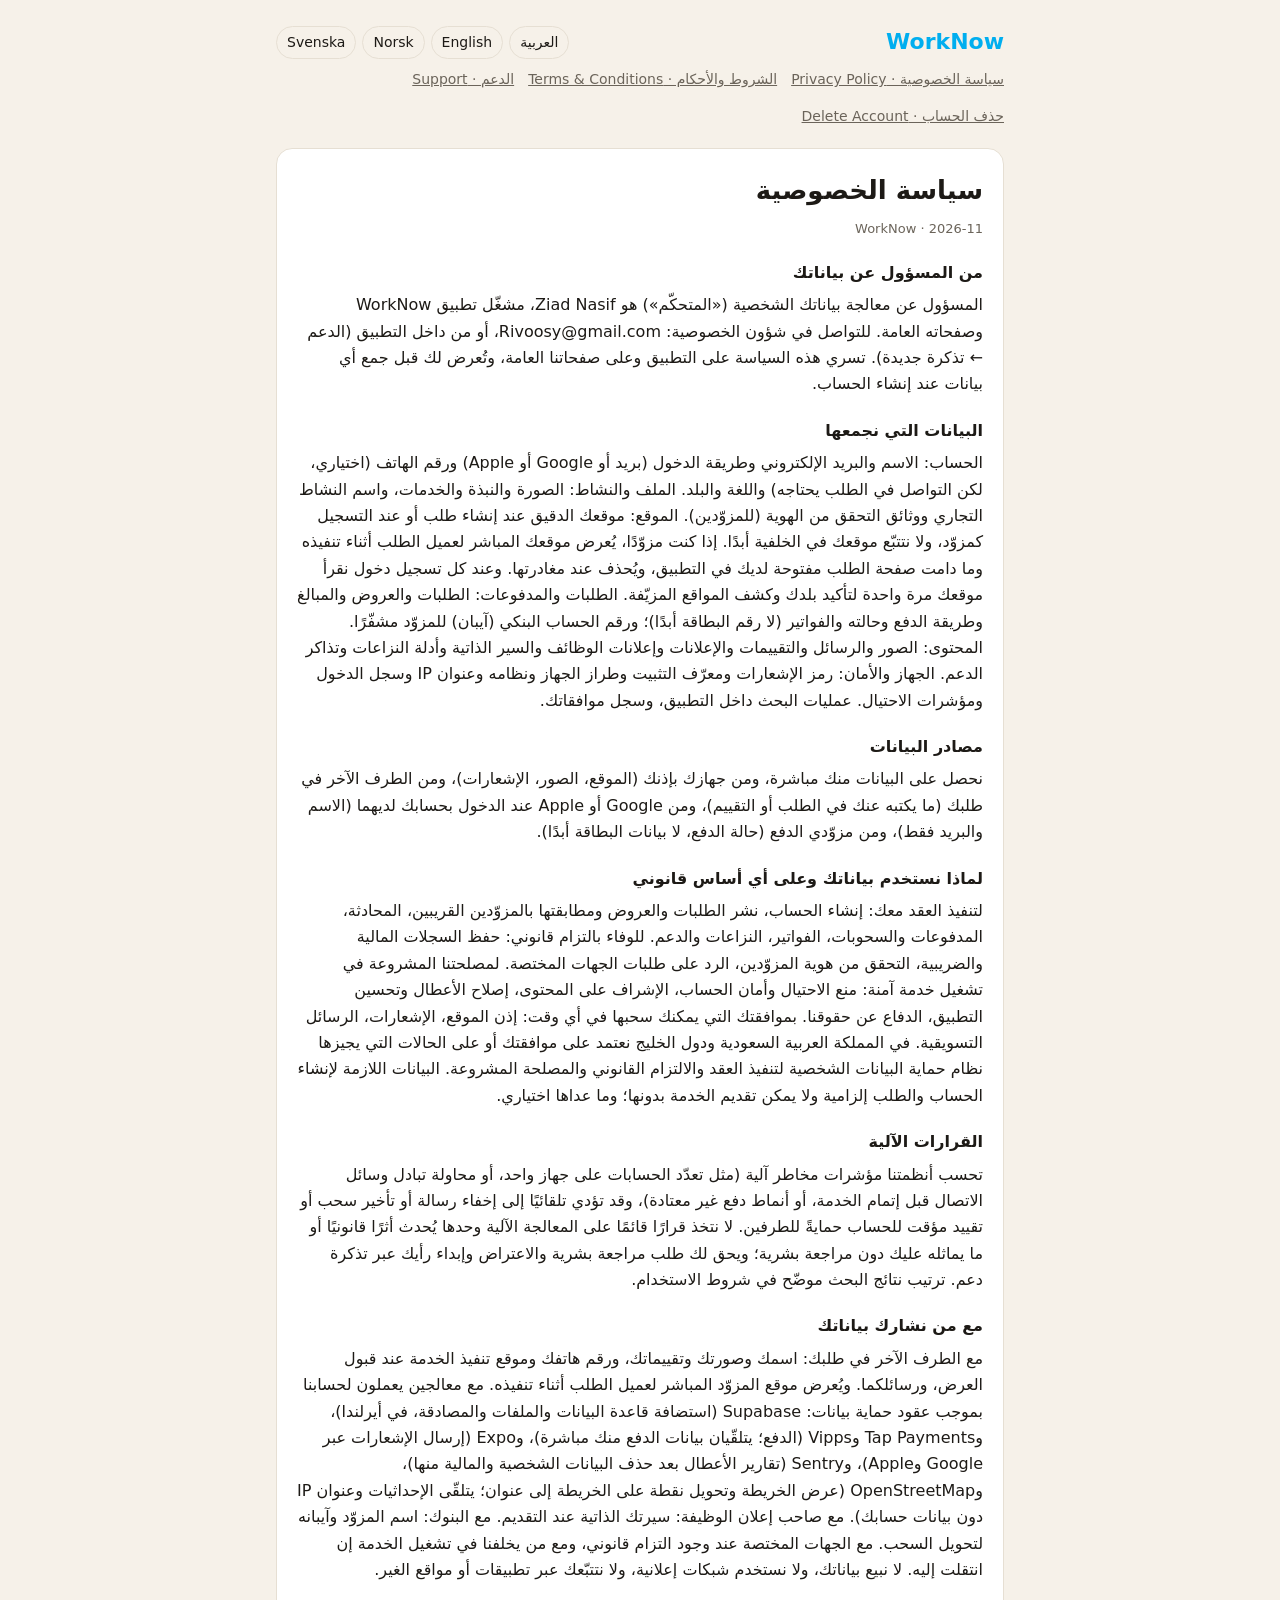
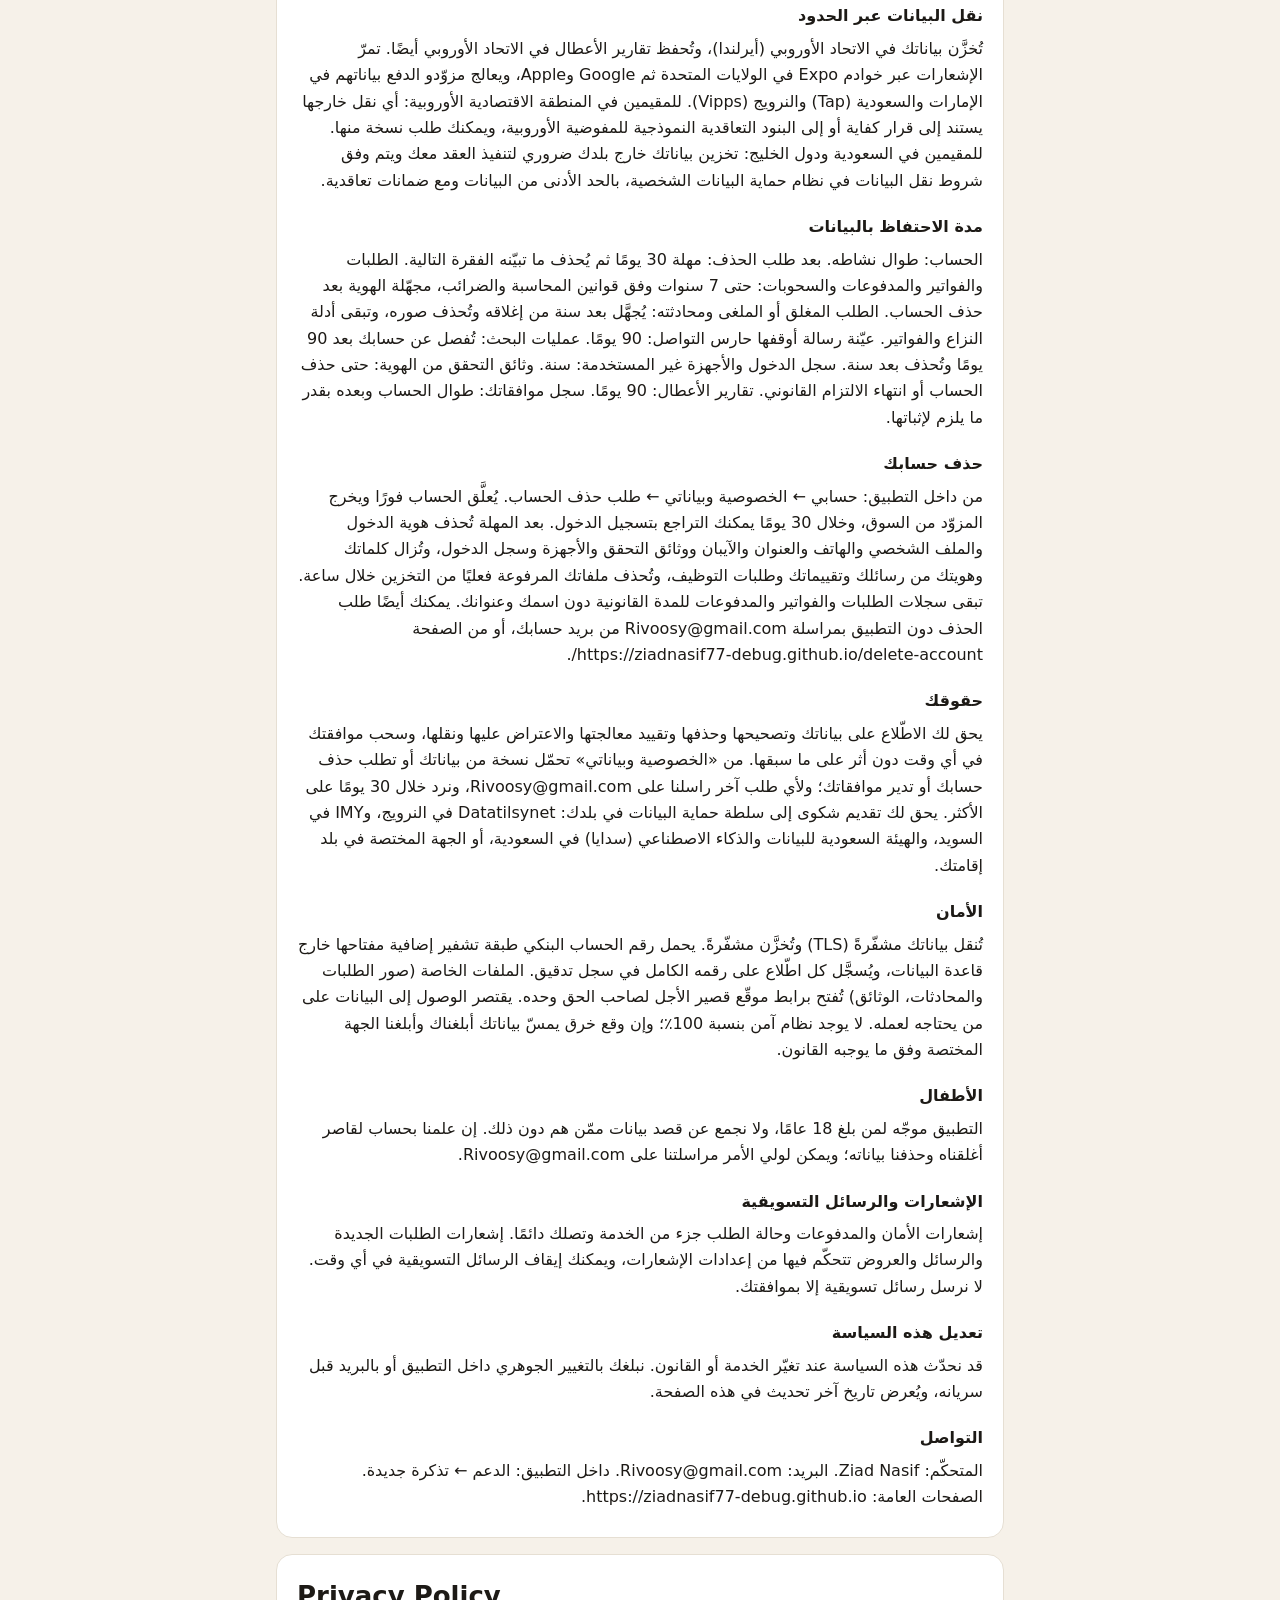
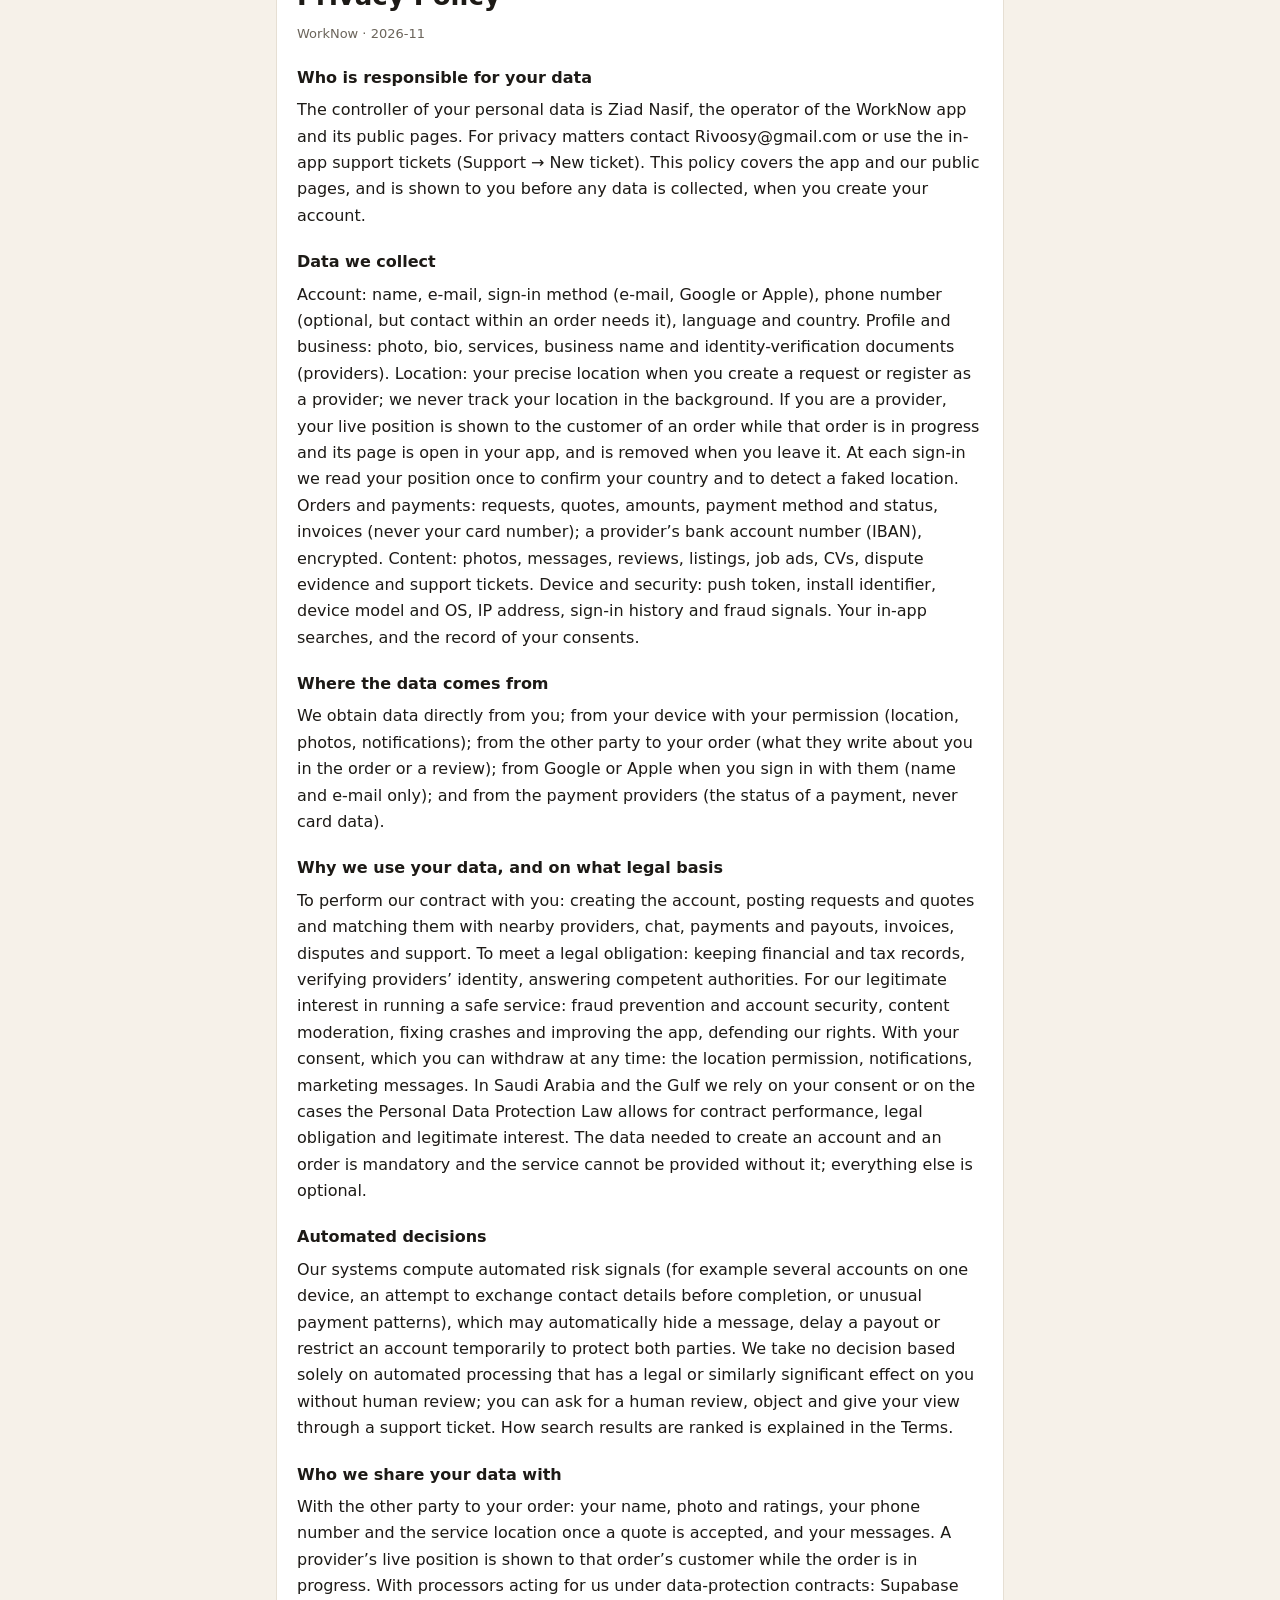
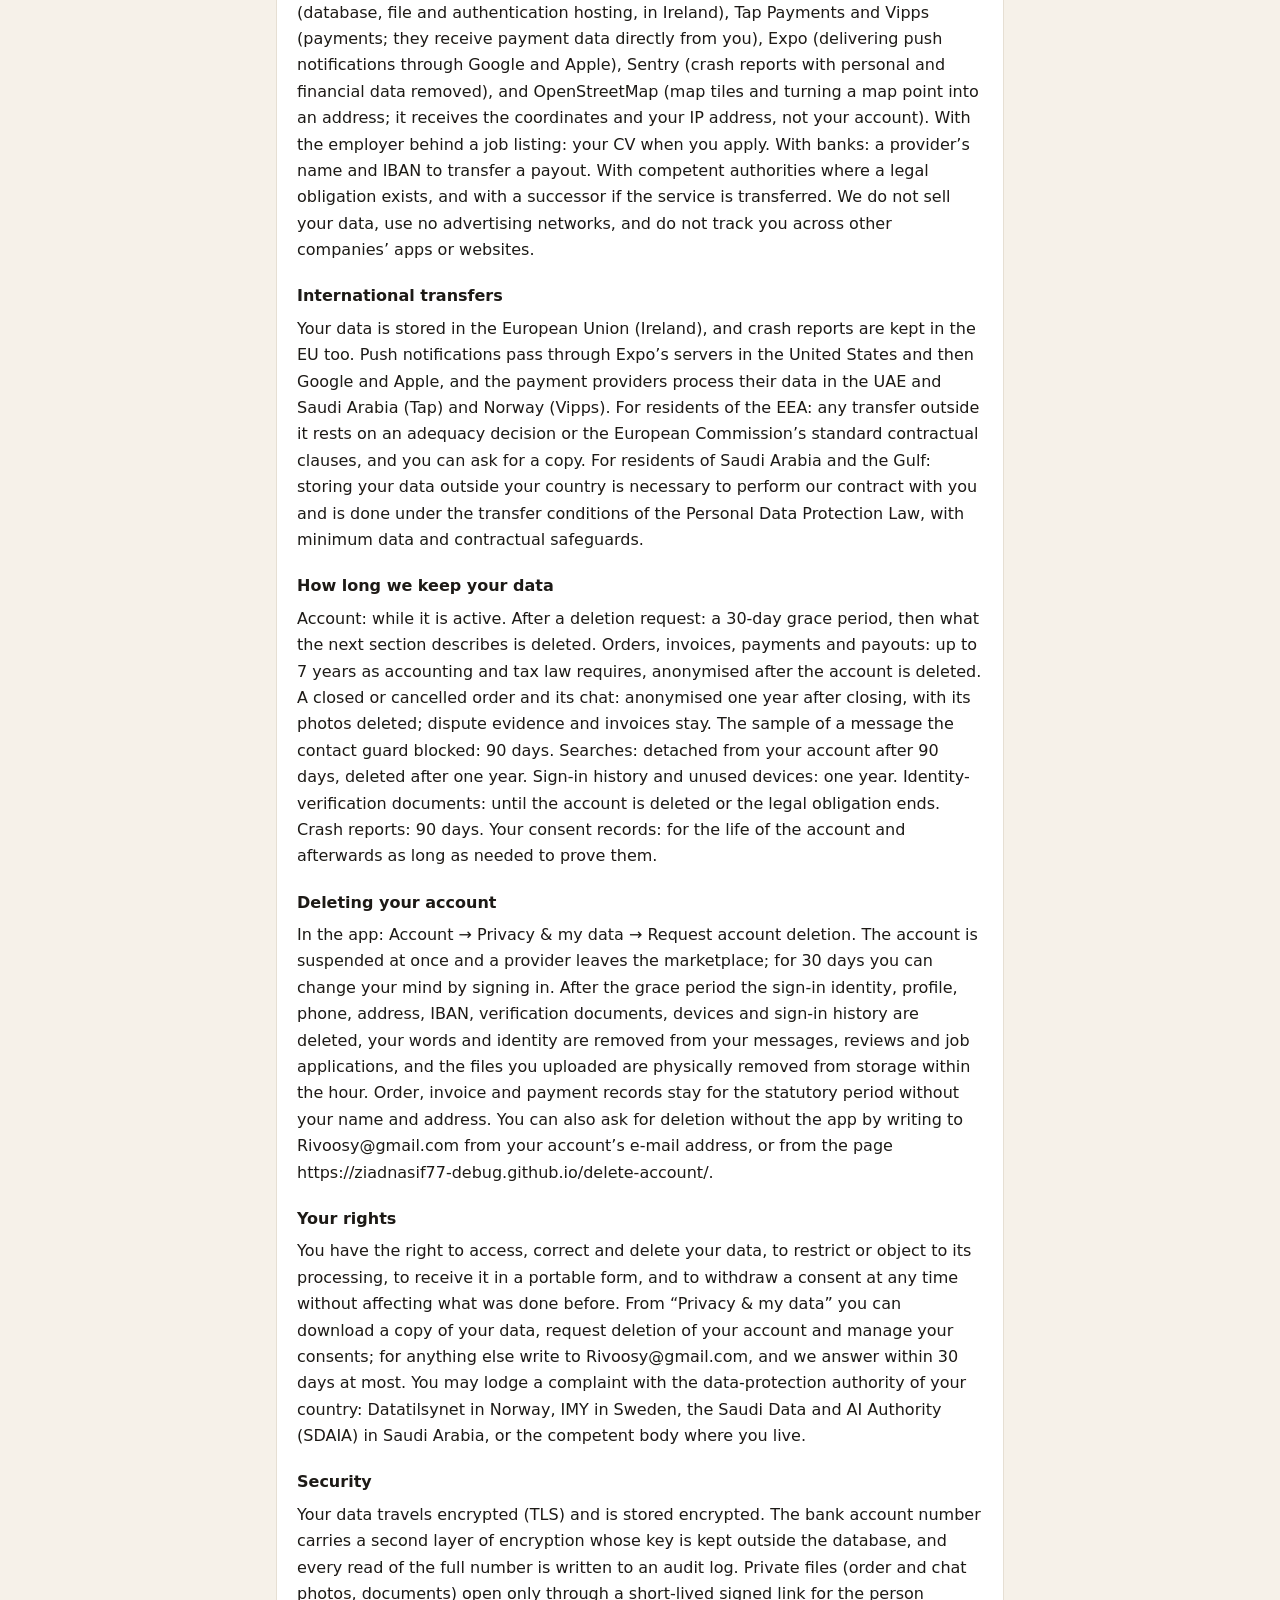
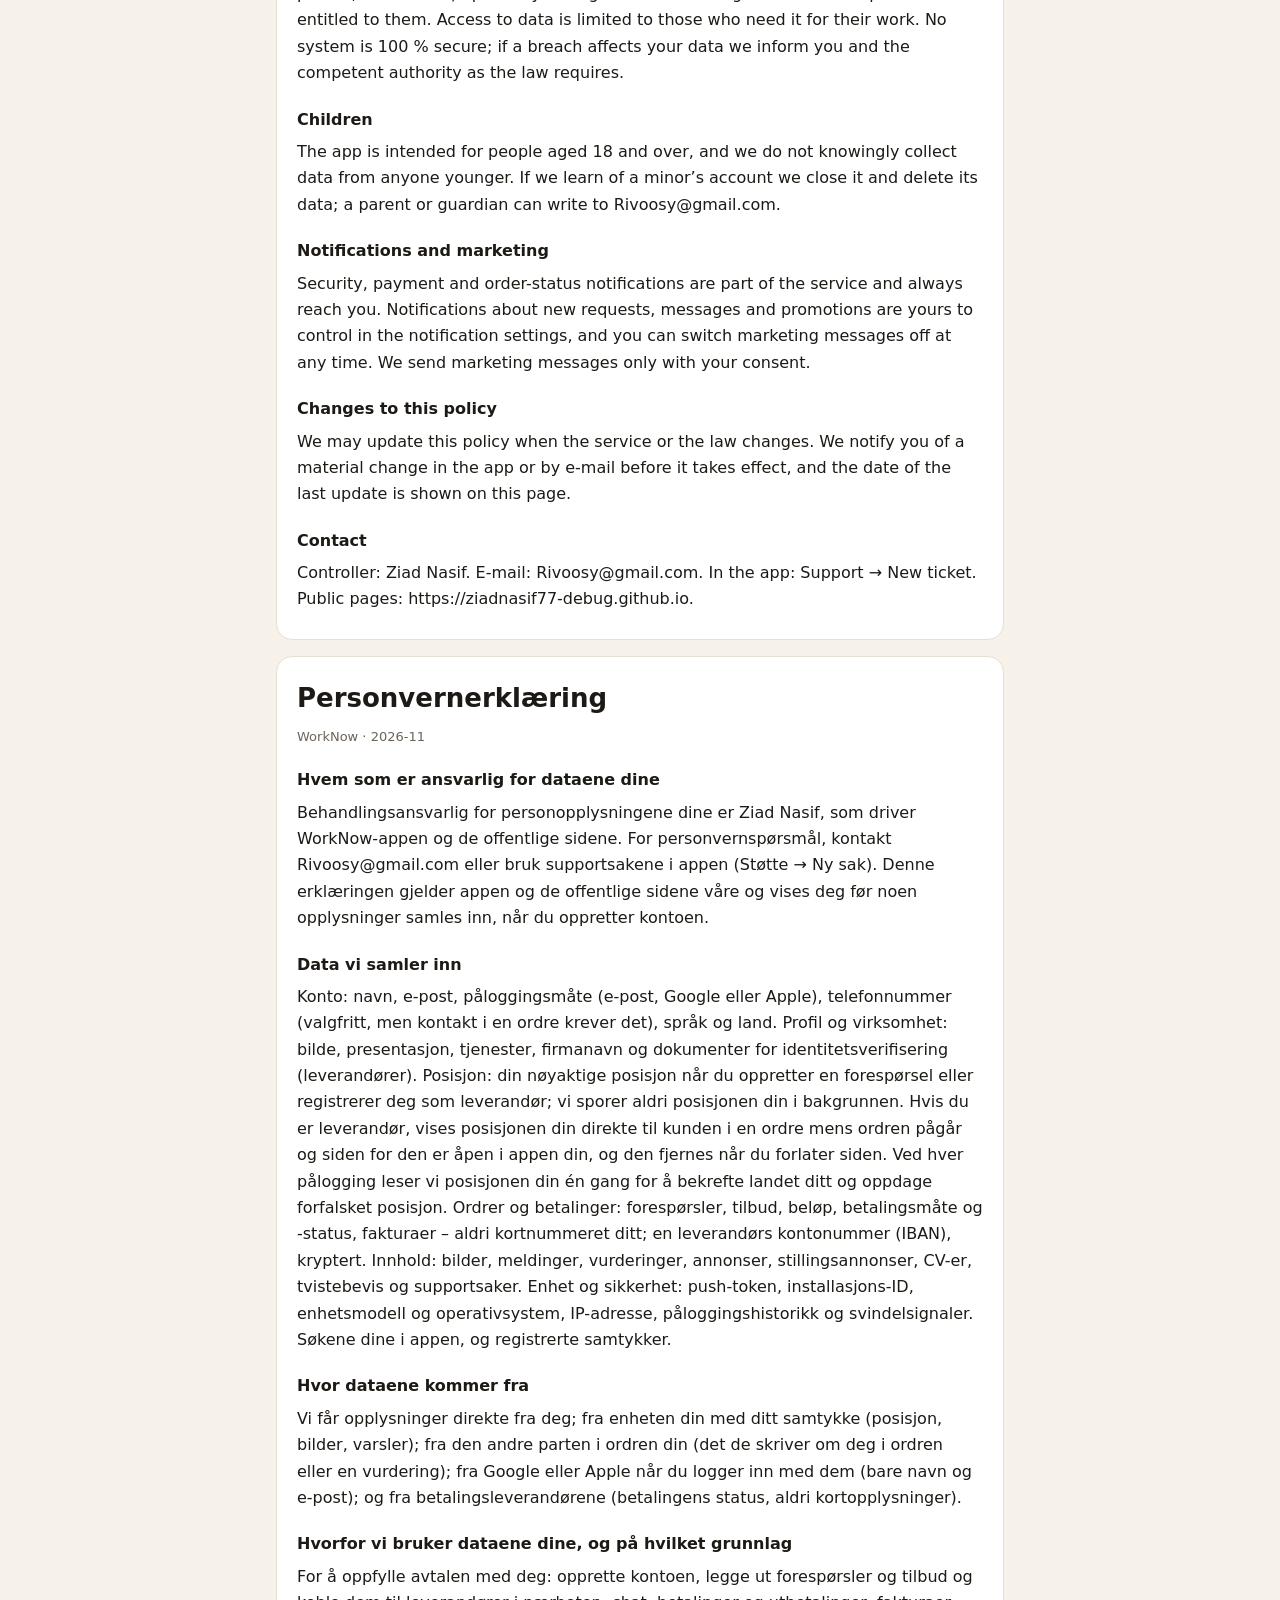
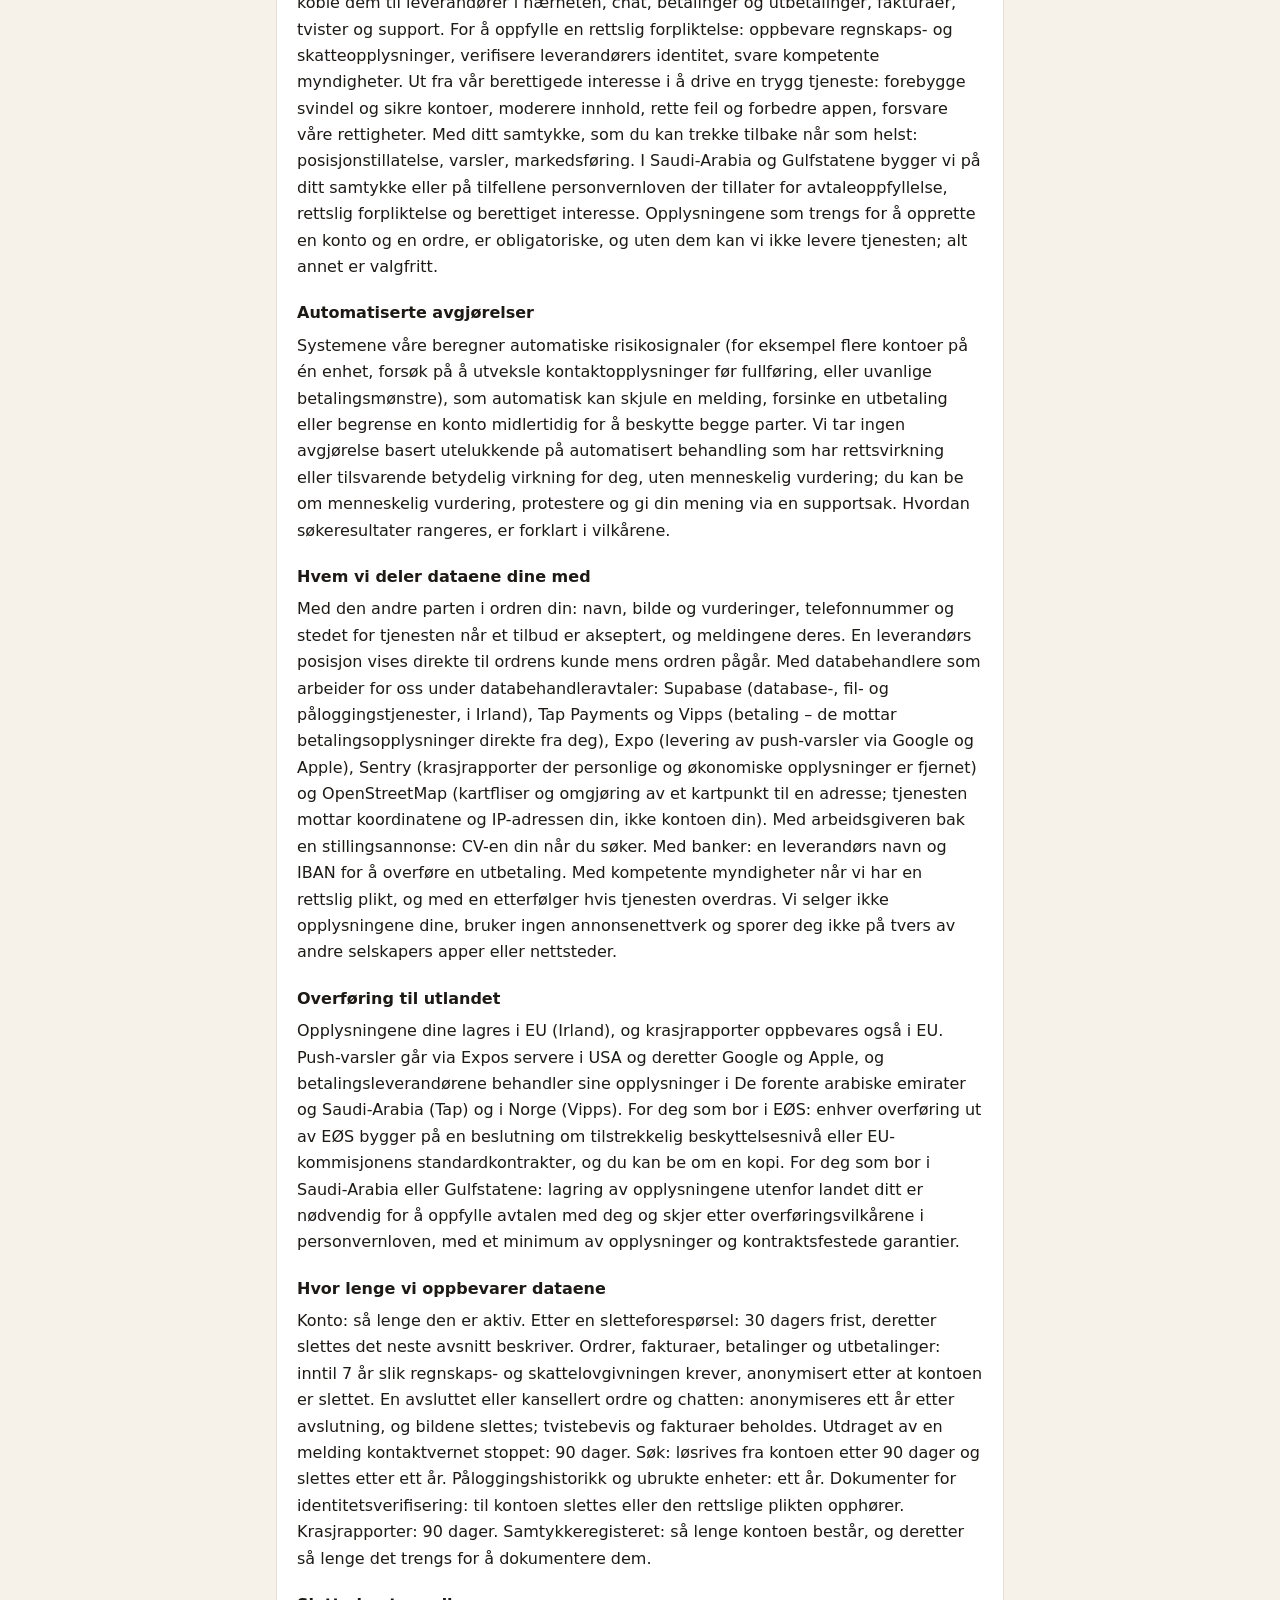
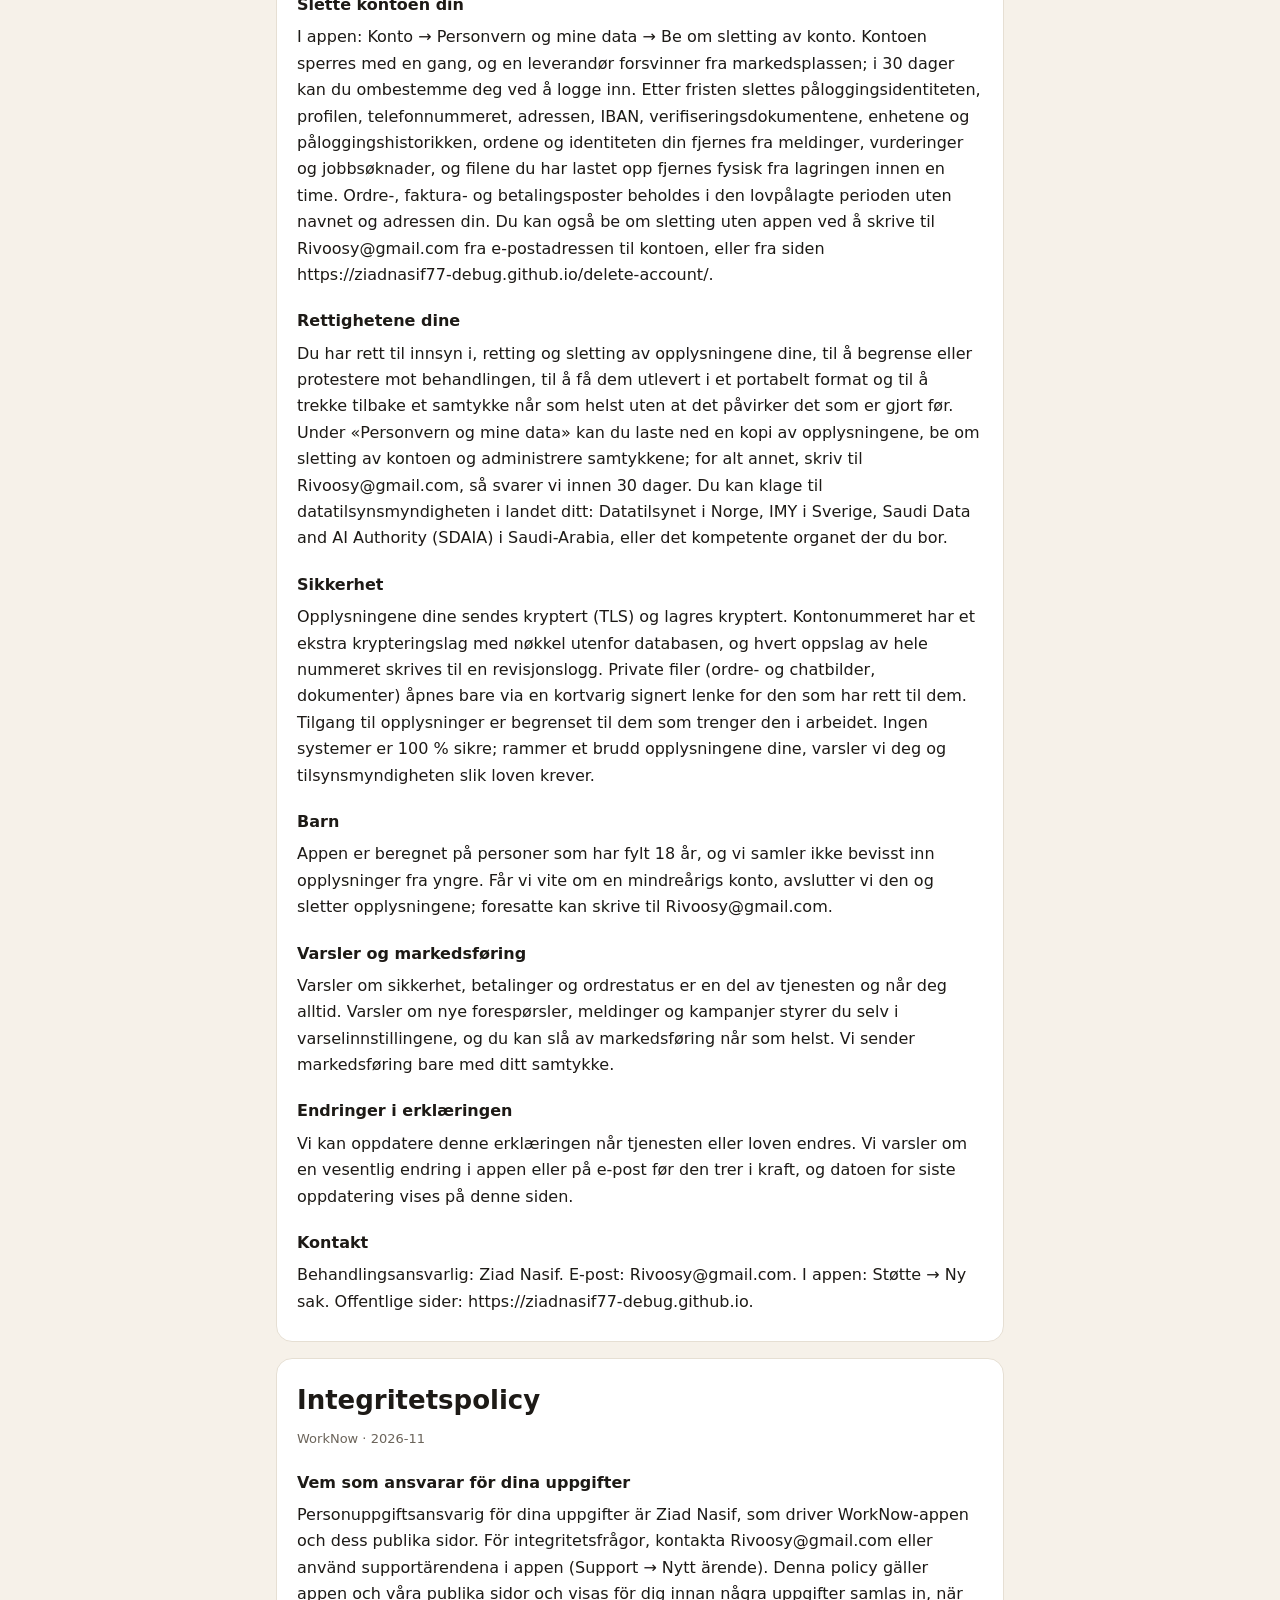
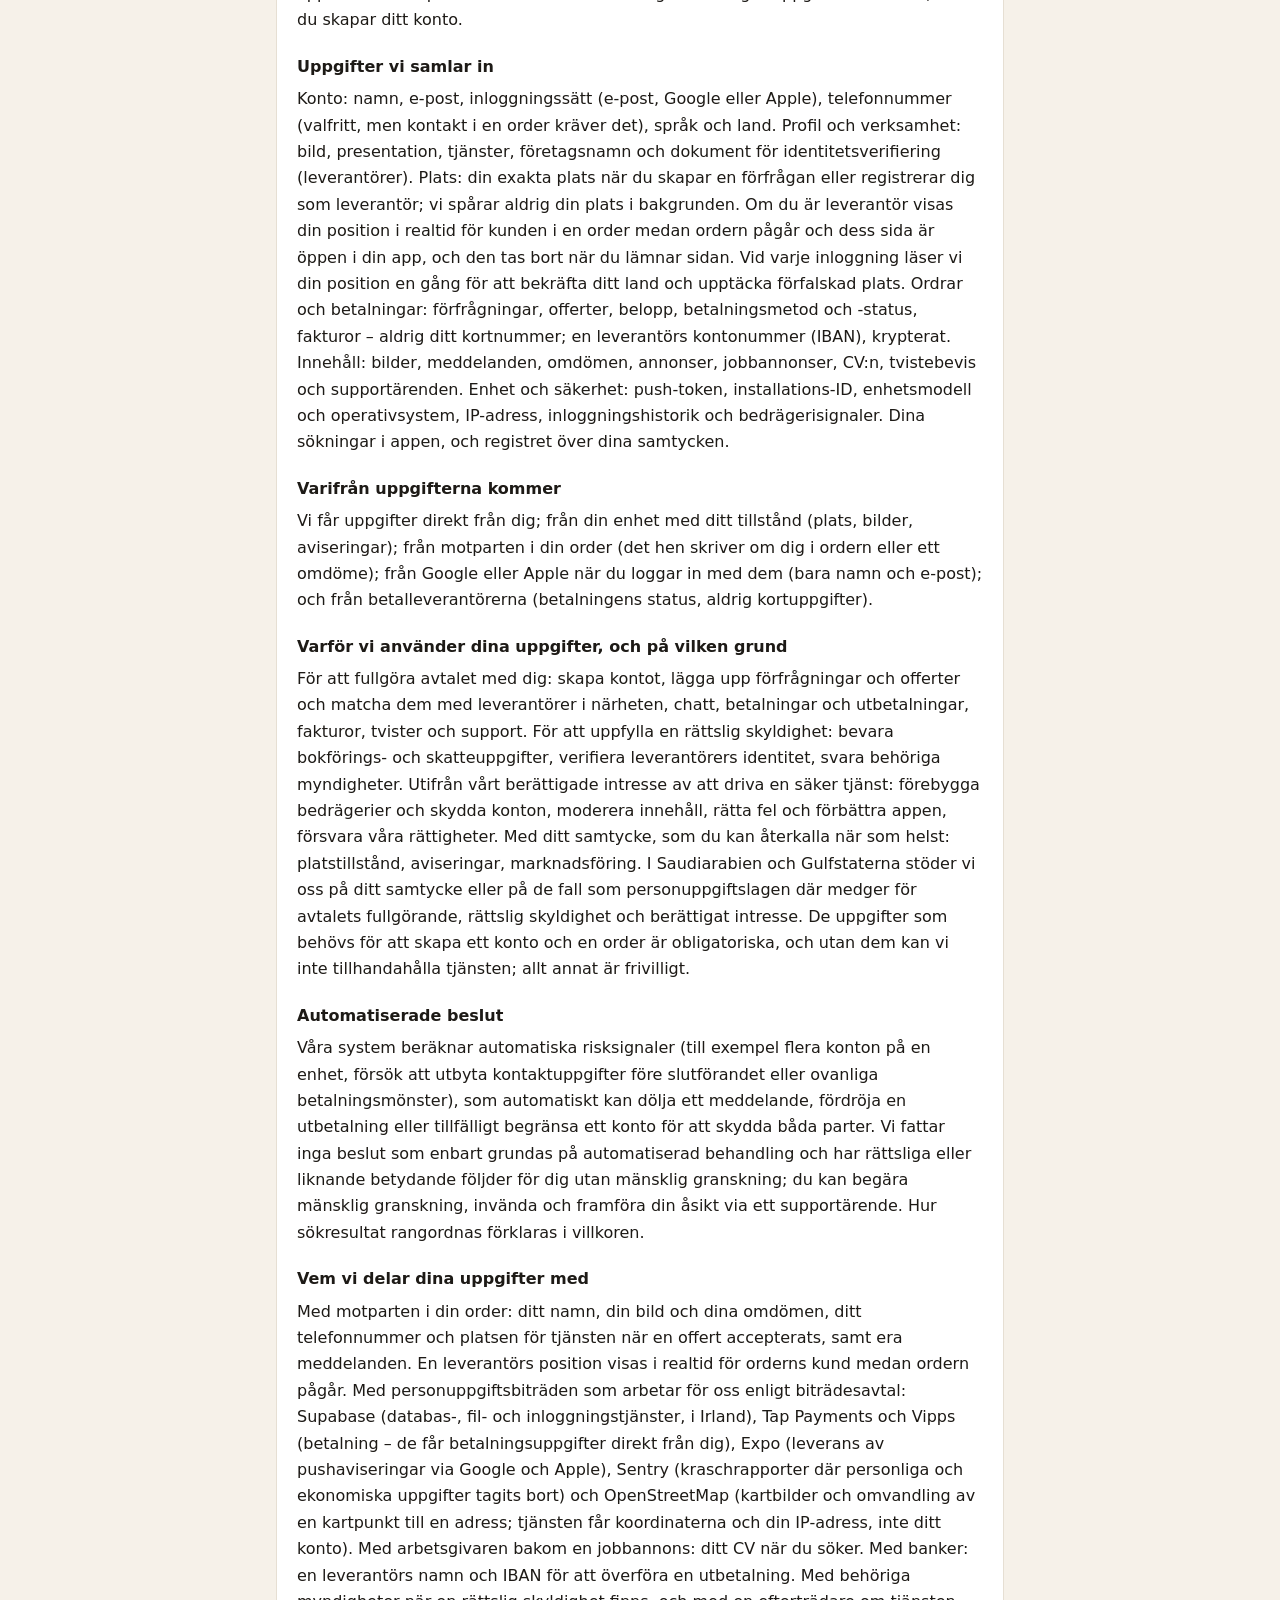
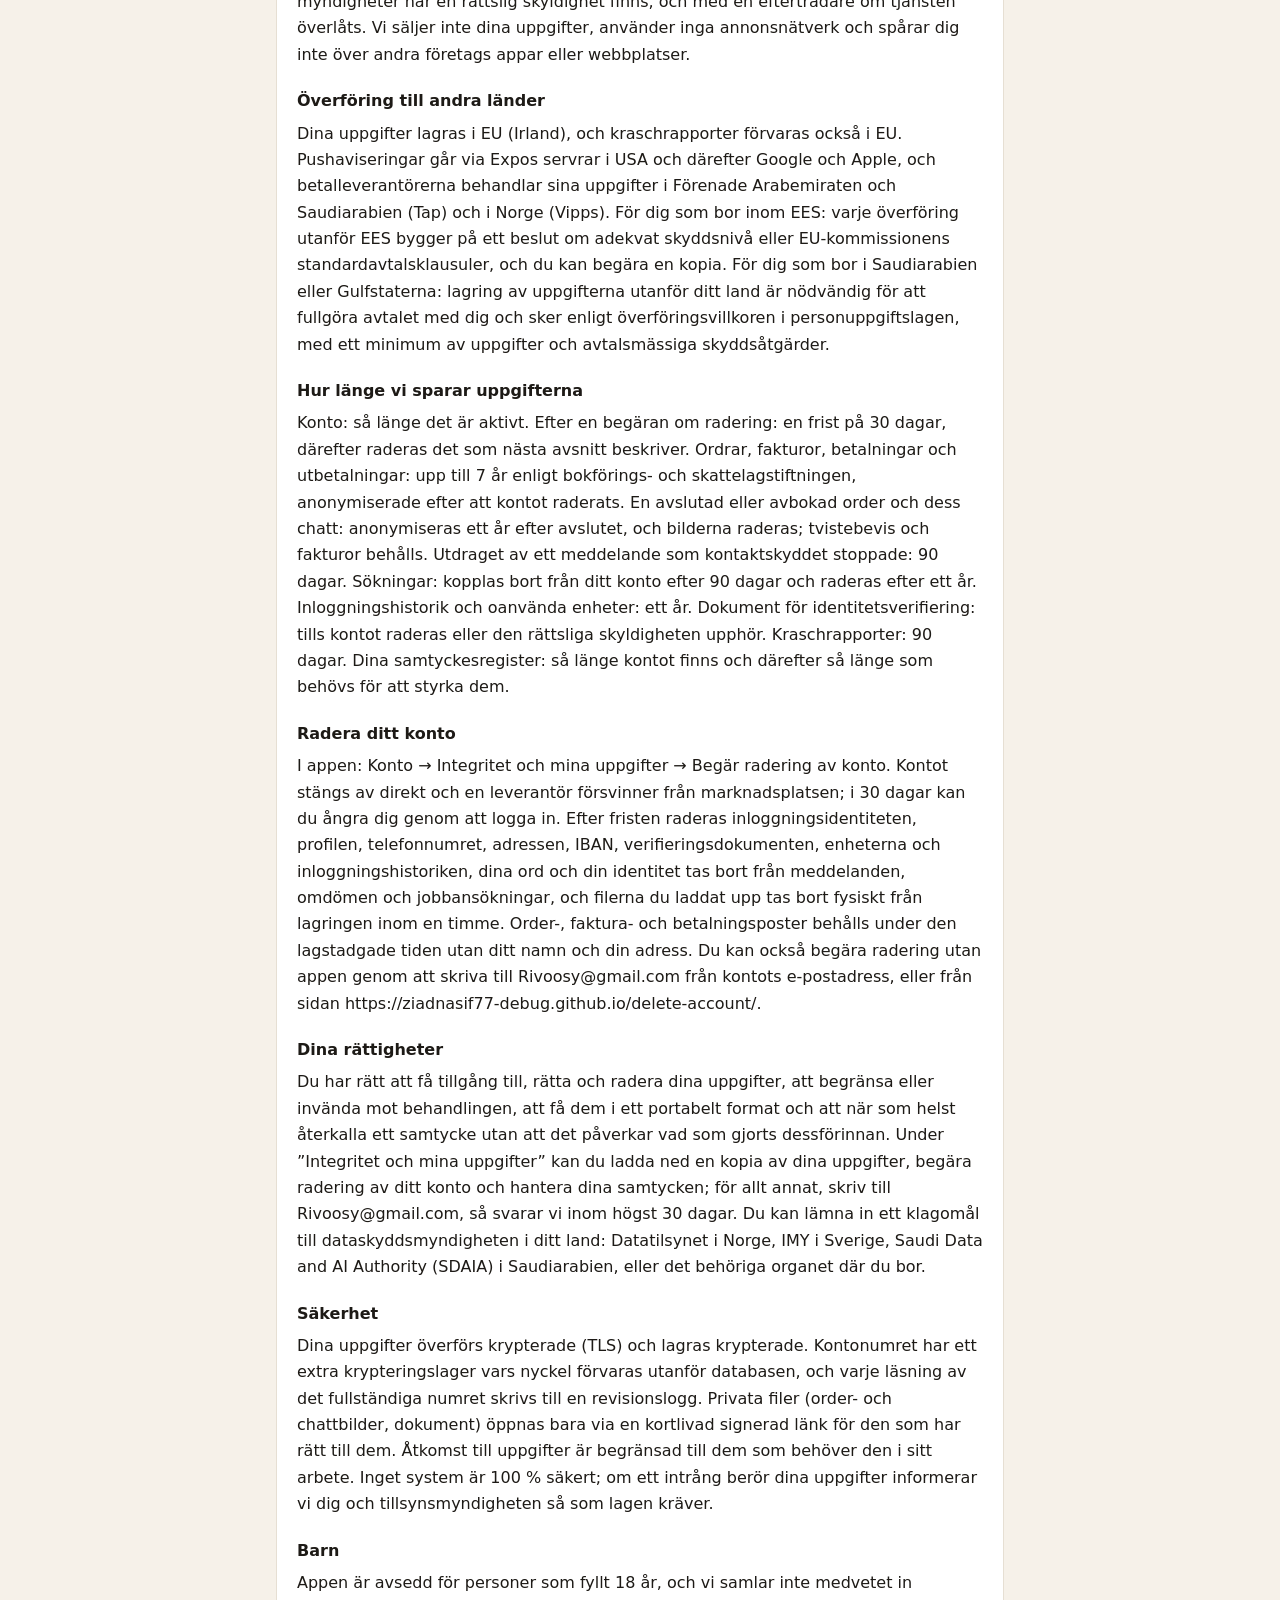
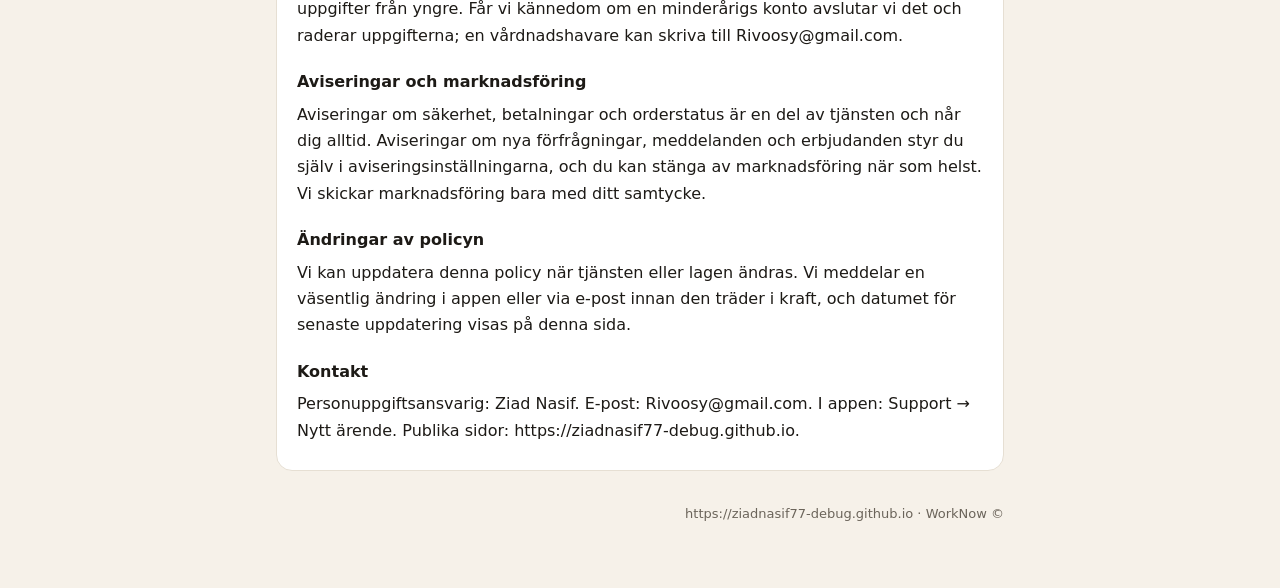
==== commit 2f9464a4: "SS-K50 — the operator is named (Ziad Nasif) and the Terms' governing law is the owner's choice Gener" ====
--- a/privacy/index.html
+++ b/privacy/index.html
@@ -13,22 +13,22 @@
 <section class="lang" id="ar" lang="ar" dir="rtl">
 <h1>سياسة الخصوصية</h1>
 <p class="meta">WorkNow · 2026-11</p>
-<h3>من المسؤول عن بياناتك</h3><p>المسؤول عن معالجة بياناتك الشخصية («المتحكّم») هو WorkNow، مشغّل تطبيق WorkNow وصفحاته العامة. للتواصل في شؤون الخصوصية: Rivoosy@gmail.com، أو من داخل التطبيق (الدعم ← تذكرة جديدة). تسري هذه السياسة على التطبيق وعلى صفحاتنا العامة، وتُعرض لك قبل جمع أي بيانات عند إنشاء الحساب.</p><h3>البيانات التي نجمعها</h3><p>الحساب: الاسم والبريد الإلكتروني وطريقة الدخول (بريد أو Google أو Apple) ورقم الهاتف (اختياري، لكن التواصل في الطلب يحتاجه) واللغة والبلد. الملف والنشاط: الصورة والنبذة والخدمات، واسم النشاط التجاري ووثائق التحقق من الهوية (للمزوّدين). الموقع: موقعك الدقيق عند إنشاء طلب أو عند التسجيل كمزوّد، ولا نتتبّع موقعك في الخلفية أبدًا. الطلبات والمدفوعات: الطلبات والعروض والمبالغ وطريقة الدفع وحالته والفواتير (لا رقم البطاقة أبدًا)؛ ورقم الحساب البنكي (آيبان) للمزوّد مشفّرًا. المحتوى: الصور والرسائل والتقييمات والإعلانات وإعلانات الوظائف والسير الذاتية وأدلة النزاعات وتذاكر الدعم. الجهاز والأمان: رمز الإشعارات ومعرّف التثبيت وطراز الجهاز ونظامه وعنوان IP وسجل الدخول ومؤشرات الاحتيال. عمليات البحث داخل التطبيق، وسجل موافقاتك.</p><h3>مصادر البيانات</h3><p>نحصل على البيانات منك مباشرة، ومن جهازك بإذنك (الموقع، الصور، الإشعارات)، ومن الطرف الآخر في طلبك (ما يكتبه عنك في الطلب أو التقييم)، ومن Google أو Apple عند الدخول بحسابك لديهما (الاسم والبريد فقط)، ومن مزوّدي الدفع (حالة الدفع، لا بيانات البطاقة أبدًا).</p><h3>لماذا نستخدم بياناتك وعلى أي أساس قانوني</h3><p>لتنفيذ العقد معك: إنشاء الحساب، نشر الطلبات والعروض ومطابقتها بالمزوّدين القريبين، المحادثة، المدفوعات والسحوبات، الفواتير، النزاعات والدعم. للوفاء بالتزام قانوني: حفظ السجلات المالية والضريبية، التحقق من هوية المزوّدين، الرد على طلبات الجهات المختصة. لمصلحتنا المشروعة في تشغيل خدمة آمنة: منع الاحتيال وأمان الحساب، الإشراف على المحتوى، إصلاح الأعطال وتحسين التطبيق، الدفاع عن حقوقنا. بموافقتك التي يمكنك سحبها في أي وقت: إذن الموقع، الإشعارات، الرسائل التسويقية. في المملكة العربية السعودية ودول الخليج نعتمد على موافقتك أو على الحالات التي يجيزها نظام حماية البيانات الشخصية لتنفيذ العقد والالتزام القانوني والمصلحة المشروعة. البيانات اللازمة لإنشاء الحساب والطلب إلزامية ولا يمكن تقديم الخدمة بدونها؛ وما عداها اختياري.</p><h3>القرارات الآلية</h3><p>تحسب أنظمتنا مؤشرات مخاطر آلية (مثل تعدّد الحسابات على جهاز واحد، أو محاولة تبادل وسائل الاتصال قبل إتمام الخدمة، أو أنماط دفع غير معتادة)، وقد تؤدي تلقائيًا إلى إخفاء رسالة أو تأخير سحب أو تقييد مؤقت للحساب حمايةً للطرفين. لا نتخذ قرارًا قائمًا على المعالجة الآلية وحدها يُحدث أثرًا قانونيًا أو ما يماثله عليك دون مراجعة بشرية؛ ويحق لك طلب مراجعة بشرية والاعتراض وإبداء رأيك عبر تذكرة دعم. ترتيب نتائج البحث موضّح في شروط الاستخدام.</p><h3>مع من نشارك بياناتك</h3><p>مع الطرف الآخر في طلبك: اسمك وصورتك وتقييماتك، ورقم هاتفك وموقع تنفيذ الخدمة عند قبول العرض، ورسائلكما. مع معالجين يعملون لحسابنا بموجب عقود حماية بيانات: Supabase (استضافة قاعدة البيانات والملفات والمصادقة، في أيرلندا)، وTap Payments وVipps (الدفع؛ يتلقّيان بيانات الدفع منك مباشرة)، وExpo (إرسال الإشعارات عبر Google وApple)، وSentry (تقارير الأعطال بعد حذف البيانات الشخصية والمالية منها). مع صاحب إعلان الوظيفة: سيرتك الذاتية عند التقديم. مع البنوك: اسم المزوّد وآيبانه لتحويل السحب. مع الجهات المختصة عند وجود التزام قانوني، ومع من يخلفنا في تشغيل الخدمة إن انتقلت إليه. لا نبيع بياناتك، ولا نستخدم شبكات إعلانية، ولا نتتبّعك عبر تطبيقات أو مواقع الغير.</p><h3>نقل البيانات عبر الحدود</h3><p>تُخزَّن بياناتك في الاتحاد الأوروبي (أيرلندا)، وتُحفظ تقارير الأعطال في الاتحاد الأوروبي أيضًا. تمرّ الإشعارات عبر خوادم Expo في الولايات المتحدة ثم Google وApple، ويعالج مزوّدو الدفع بياناتهم في الإمارات والسعودية (Tap) والنرويج (Vipps). للمقيمين في المنطقة الاقتصادية الأوروبية: أي نقل خارجها يستند إلى قرار كفاية أو إلى البنود التعاقدية النموذجية للمفوضية الأوروبية، ويمكنك طلب نسخة منها. للمقيمين في السعودية ودول الخليج: تخزين بياناتك خارج بلدك ضروري لتنفيذ العقد معك ويتم وفق شروط نقل البيانات في نظام حماية البيانات الشخصية، بالحد الأدنى من البيانات ومع ضمانات تعاقدية.</p><h3>مدة الاحتفاظ بالبيانات</h3><p>الحساب: طوال نشاطه. بعد طلب الحذف: مهلة 30 يومًا ثم يُحذف ما تبيّنه الفقرة التالية. الطلبات والفواتير والمدفوعات والسحوبات: حتى 7 سنوات وفق قوانين المحاسبة والضرائب، مجهّلة الهوية بعد حذف الحساب. الطلب المغلق أو الملغى ومحادثته: يُجهَّل بعد سنة من إغلاقه وتُحذف صوره، وتبقى أدلة النزاع والفواتير. عيّنة رسالة أوقفها حارس التواصل: 90 يومًا. عمليات البحث: تُفصل عن حسابك بعد 90 يومًا وتُحذف بعد سنة. سجل الدخول والأجهزة غير المستخدمة: سنة. وثائق التحقق من الهوية: حتى حذف الحساب أو انتهاء الالتزام القانوني. تقارير الأعطال: 90 يومًا. سجل موافقاتك: طوال الحساب وبعده بقدر ما يلزم لإثباتها.</p><h3>حذف حسابك</h3><p>من داخل التطبيق: حسابي ← الخصوصية وبياناتي ← طلب حذف الحساب. يُعلَّق الحساب فورًا ويخرج المزوّد من السوق، وخلال 30 يومًا يمكنك التراجع بتسجيل الدخول. بعد المهلة تُحذف هوية الدخول والملف الشخصي والهاتف والعنوان والآيبان ووثائق التحقق والأجهزة وسجل الدخول، وتُزال كلماتك وهويتك من رسائلك وتقييماتك وطلبات التوظيف، وتُحذف ملفاتك المرفوعة فعليًا من التخزين خلال ساعة. تبقى سجلات الطلبات والفواتير والمدفوعات للمدة القانونية دون اسمك وعنوانك. يمكنك أيضًا طلب الحذف دون التطبيق بمراسلة Rivoosy@gmail.com من بريد حسابك، أو من الصفحة https://ziadnasif77-debug.github.io/delete-account/.</p><h3>حقوقك</h3><p>يحق لك الاطّلاع على بياناتك وتصحيحها وحذفها وتقييد معالجتها والاعتراض عليها ونقلها، وسحب موافقتك في أي وقت دون أثر على ما سبقها. من «الخصوصية وبياناتي» تحمّل نسخة من بياناتك أو تطلب حذف حسابك أو تدير موافقاتك؛ ولأي طلب آخر راسلنا على Rivoosy@gmail.com، ونرد خلال 30 يومًا على الأكثر. يحق لك تقديم شكوى إلى سلطة حماية البيانات في بلدك: Datatilsynet في النرويج، وIMY في السويد، والهيئة السعودية للبيانات والذكاء الاصطناعي (سدايا) في السعودية، أو الجهة المختصة في بلد إقامتك.</p><h3>الأمان</h3><p>تُنقل بياناتك مشفّرةً (TLS) وتُخزَّن مشفّرةً. يحمل رقم الحساب البنكي طبقة تشفير إضافية مفتاحها خارج قاعدة البيانات، ويُسجَّل كل اطّلاع على رقمه الكامل في سجل تدقيق. الملفات الخاصة (صور الطلبات والمحادثات، الوثائق) تُفتح برابط موقّع قصير الأجل لصاحب الحق وحده. يقتصر الوصول إلى البيانات على من يحتاجه لعمله. لا يوجد نظام آمن بنسبة 100٪؛ وإن وقع خرق يمسّ بياناتك أبلغناك وأبلغنا الجهة المختصة وفق ما يوجبه القانون.</p><h3>الأطفال</h3><p>التطبيق موجّه لمن بلغ 18 عامًا، ولا نجمع عن قصد بيانات ممّن هم دون ذلك. إن علمنا بحساب لقاصر أغلقناه وحذفنا بياناته؛ ويمكن لولي الأمر مراسلتنا على Rivoosy@gmail.com.</p><h3>الإشعارات والرسائل التسويقية</h3><p>إشعارات الأمان والمدفوعات وحالة الطلب جزء من الخدمة وتصلك دائمًا. إشعارات الطلبات الجديدة والرسائل والعروض تتحكّم فيها من إعدادات الإشعارات، ويمكنك إيقاف الرسائل التسويقية في أي وقت. لا نرسل رسائل تسويقية إلا بموافقتك.</p><h3>تعديل هذه السياسة</h3><p>قد نحدّث هذه السياسة عند تغيّر الخدمة أو القانون. نبلغك بالتغيير الجوهري داخل التطبيق أو بالبريد قبل سريانه، ويُعرض تاريخ آخر تحديث في هذه الصفحة.</p><h3>التواصل</h3><p>المتحكّم: WorkNow. البريد: Rivoosy@gmail.com. داخل التطبيق: الدعم ← تذكرة جديدة. الصفحات العامة: https://ziadnasif77-debug.github.io.</p>
+<h3>من المسؤول عن بياناتك</h3><p>المسؤول عن معالجة بياناتك الشخصية («المتحكّم») هو Ziad Nasif، مشغّل تطبيق WorkNow وصفحاته العامة. للتواصل في شؤون الخصوصية: Rivoosy@gmail.com، أو من داخل التطبيق (الدعم ← تذكرة جديدة). تسري هذه السياسة على التطبيق وعلى صفحاتنا العامة، وتُعرض لك قبل جمع أي بيانات عند إنشاء الحساب.</p><h3>البيانات التي نجمعها</h3><p>الحساب: الاسم والبريد الإلكتروني وطريقة الدخول (بريد أو Google أو Apple) ورقم الهاتف (اختياري، لكن التواصل في الطلب يحتاجه) واللغة والبلد. الملف والنشاط: الصورة والنبذة والخدمات، واسم النشاط التجاري ووثائق التحقق من الهوية (للمزوّدين). الموقع: موقعك الدقيق عند إنشاء طلب أو عند التسجيل كمزوّد، ولا نتتبّع موقعك في الخلفية أبدًا. إذا كنت مزوّدًا، يُعرض موقعك المباشر لعميل الطلب أثناء تنفيذه وما دامت صفحة الطلب مفتوحة لديك في التطبيق، ويُحذف عند مغادرتها. وعند كل تسجيل دخول نقرأ موقعك مرة واحدة لتأكيد بلدك وكشف المواقع المزيّفة. الطلبات والمدفوعات: الطلبات والعروض والمبالغ وطريقة الدفع وحالته والفواتير (لا رقم البطاقة أبدًا)؛ ورقم الحساب البنكي (آيبان) للمزوّد مشفّرًا. المحتوى: الصور والرسائل والتقييمات والإعلانات وإعلانات الوظائف والسير الذاتية وأدلة النزاعات وتذاكر الدعم. الجهاز والأمان: رمز الإشعارات ومعرّف التثبيت وطراز الجهاز ونظامه وعنوان IP وسجل الدخول ومؤشرات الاحتيال. عمليات البحث داخل التطبيق، وسجل موافقاتك.</p><h3>مصادر البيانات</h3><p>نحصل على البيانات منك مباشرة، ومن جهازك بإذنك (الموقع، الصور، الإشعارات)، ومن الطرف الآخر في طلبك (ما يكتبه عنك في الطلب أو التقييم)، ومن Google أو Apple عند الدخول بحسابك لديهما (الاسم والبريد فقط)، ومن مزوّدي الدفع (حالة الدفع، لا بيانات البطاقة أبدًا).</p><h3>لماذا نستخدم بياناتك وعلى أي أساس قانوني</h3><p>لتنفيذ العقد معك: إنشاء الحساب، نشر الطلبات والعروض ومطابقتها بالمزوّدين القريبين، المحادثة، المدفوعات والسحوبات، الفواتير، النزاعات والدعم. للوفاء بالتزام قانوني: حفظ السجلات المالية والضريبية، التحقق من هوية المزوّدين، الرد على طلبات الجهات المختصة. لمصلحتنا المشروعة في تشغيل خدمة آمنة: منع الاحتيال وأمان الحساب، الإشراف على المحتوى، إصلاح الأعطال وتحسين التطبيق، الدفاع عن حقوقنا. بموافقتك التي يمكنك سحبها في أي وقت: إذن الموقع، الإشعارات، الرسائل التسويقية. في المملكة العربية السعودية ودول الخليج نعتمد على موافقتك أو على الحالات التي يجيزها نظام حماية البيانات الشخصية لتنفيذ العقد والالتزام القانوني والمصلحة المشروعة. البيانات اللازمة لإنشاء الحساب والطلب إلزامية ولا يمكن تقديم الخدمة بدونها؛ وما عداها اختياري.</p><h3>القرارات الآلية</h3><p>تحسب أنظمتنا مؤشرات مخاطر آلية (مثل تعدّد الحسابات على جهاز واحد، أو محاولة تبادل وسائل الاتصال قبل إتمام الخدمة، أو أنماط دفع غير معتادة)، وقد تؤدي تلقائيًا إلى إخفاء رسالة أو تأخير سحب أو تقييد مؤقت للحساب حمايةً للطرفين. لا نتخذ قرارًا قائمًا على المعالجة الآلية وحدها يُحدث أثرًا قانونيًا أو ما يماثله عليك دون مراجعة بشرية؛ ويحق لك طلب مراجعة بشرية والاعتراض وإبداء رأيك عبر تذكرة دعم. ترتيب نتائج البحث موضّح في شروط الاستخدام.</p><h3>مع من نشارك بياناتك</h3><p>مع الطرف الآخر في طلبك: اسمك وصورتك وتقييماتك، ورقم هاتفك وموقع تنفيذ الخدمة عند قبول العرض، ورسائلكما. ويُعرض موقع المزوّد المباشر لعميل الطلب أثناء تنفيذه. مع معالجين يعملون لحسابنا بموجب عقود حماية بيانات: Supabase (استضافة قاعدة البيانات والملفات والمصادقة، في أيرلندا)، وTap Payments وVipps (الدفع؛ يتلقّيان بيانات الدفع منك مباشرة)، وExpo (إرسال الإشعارات عبر Google وApple)، وSentry (تقارير الأعطال بعد حذف البيانات الشخصية والمالية منها)، وOpenStreetMap (عرض الخريطة وتحويل نقطة على الخريطة إلى عنوان؛ يتلقّى الإحداثيات وعنوان IP دون بيانات حسابك). مع صاحب إعلان الوظيفة: سيرتك الذاتية عند التقديم. مع البنوك: اسم المزوّد وآيبانه لتحويل السحب. مع الجهات المختصة عند وجود التزام قانوني، ومع من يخلفنا في تشغيل الخدمة إن انتقلت إليه. لا نبيع بياناتك، ولا نستخدم شبكات إعلانية، ولا نتتبّعك عبر تطبيقات أو مواقع الغير.</p><h3>نقل البيانات عبر الحدود</h3><p>تُخزَّن بياناتك في الاتحاد الأوروبي (أيرلندا)، وتُحفظ تقارير الأعطال في الاتحاد الأوروبي أيضًا. تمرّ الإشعارات عبر خوادم Expo في الولايات المتحدة ثم Google وApple، ويعالج مزوّدو الدفع بياناتهم في الإمارات والسعودية (Tap) والنرويج (Vipps). للمقيمين في المنطقة الاقتصادية الأوروبية: أي نقل خارجها يستند إلى قرار كفاية أو إلى البنود التعاقدية النموذجية للمفوضية الأوروبية، ويمكنك طلب نسخة منها. للمقيمين في السعودية ودول الخليج: تخزين بياناتك خارج بلدك ضروري لتنفيذ العقد معك ويتم وفق شروط نقل البيانات في نظام حماية البيانات الشخصية، بالحد الأدنى من البيانات ومع ضمانات تعاقدية.</p><h3>مدة الاحتفاظ بالبيانات</h3><p>الحساب: طوال نشاطه. بعد طلب الحذف: مهلة 30 يومًا ثم يُحذف ما تبيّنه الفقرة التالية. الطلبات والفواتير والمدفوعات والسحوبات: حتى 7 سنوات وفق قوانين المحاسبة والضرائب، مجهّلة الهوية بعد حذف الحساب. الطلب المغلق أو الملغى ومحادثته: يُجهَّل بعد سنة من إغلاقه وتُحذف صوره، وتبقى أدلة النزاع والفواتير. عيّنة رسالة أوقفها حارس التواصل: 90 يومًا. عمليات البحث: تُفصل عن حسابك بعد 90 يومًا وتُحذف بعد سنة. سجل الدخول والأجهزة غير المستخدمة: سنة. وثائق التحقق من الهوية: حتى حذف الحساب أو انتهاء الالتزام القانوني. تقارير الأعطال: 90 يومًا. سجل موافقاتك: طوال الحساب وبعده بقدر ما يلزم لإثباتها.</p><h3>حذف حسابك</h3><p>من داخل التطبيق: حسابي ← الخصوصية وبياناتي ← طلب حذف الحساب. يُعلَّق الحساب فورًا ويخرج المزوّد من السوق، وخلال 30 يومًا يمكنك التراجع بتسجيل الدخول. بعد المهلة تُحذف هوية الدخول والملف الشخصي والهاتف والعنوان والآيبان ووثائق التحقق والأجهزة وسجل الدخول، وتُزال كلماتك وهويتك من رسائلك وتقييماتك وطلبات التوظيف، وتُحذف ملفاتك المرفوعة فعليًا من التخزين خلال ساعة. تبقى سجلات الطلبات والفواتير والمدفوعات للمدة القانونية دون اسمك وعنوانك. يمكنك أيضًا طلب الحذف دون التطبيق بمراسلة Rivoosy@gmail.com من بريد حسابك، أو من الصفحة https://ziadnasif77-debug.github.io/delete-account/.</p><h3>حقوقك</h3><p>يحق لك الاطّلاع على بياناتك وتصحيحها وحذفها وتقييد معالجتها والاعتراض عليها ونقلها، وسحب موافقتك في أي وقت دون أثر على ما سبقها. من «الخصوصية وبياناتي» تحمّل نسخة من بياناتك أو تطلب حذف حسابك أو تدير موافقاتك؛ ولأي طلب آخر راسلنا على Rivoosy@gmail.com، ونرد خلال 30 يومًا على الأكثر. يحق لك تقديم شكوى إلى سلطة حماية البيانات في بلدك: Datatilsynet في النرويج، وIMY في السويد، والهيئة السعودية للبيانات والذكاء الاصطناعي (سدايا) في السعودية، أو الجهة المختصة في بلد إقامتك.</p><h3>الأمان</h3><p>تُنقل بياناتك مشفّرةً (TLS) وتُخزَّن مشفّرةً. يحمل رقم الحساب البنكي طبقة تشفير إضافية مفتاحها خارج قاعدة البيانات، ويُسجَّل كل اطّلاع على رقمه الكامل في سجل تدقيق. الملفات الخاصة (صور الطلبات والمحادثات، الوثائق) تُفتح برابط موقّع قصير الأجل لصاحب الحق وحده. يقتصر الوصول إلى البيانات على من يحتاجه لعمله. لا يوجد نظام آمن بنسبة 100٪؛ وإن وقع خرق يمسّ بياناتك أبلغناك وأبلغنا الجهة المختصة وفق ما يوجبه القانون.</p><h3>الأطفال</h3><p>التطبيق موجّه لمن بلغ 18 عامًا، ولا نجمع عن قصد بيانات ممّن هم دون ذلك. إن علمنا بحساب لقاصر أغلقناه وحذفنا بياناته؛ ويمكن لولي الأمر مراسلتنا على Rivoosy@gmail.com.</p><h3>الإشعارات والرسائل التسويقية</h3><p>إشعارات الأمان والمدفوعات وحالة الطلب جزء من الخدمة وتصلك دائمًا. إشعارات الطلبات الجديدة والرسائل والعروض تتحكّم فيها من إعدادات الإشعارات، ويمكنك إيقاف الرسائل التسويقية في أي وقت. لا نرسل رسائل تسويقية إلا بموافقتك.</p><h3>تعديل هذه السياسة</h3><p>قد نحدّث هذه السياسة عند تغيّر الخدمة أو القانون. نبلغك بالتغيير الجوهري داخل التطبيق أو بالبريد قبل سريانه، ويُعرض تاريخ آخر تحديث في هذه الصفحة.</p><h3>التواصل</h3><p>المتحكّم: Ziad Nasif. البريد: Rivoosy@gmail.com. داخل التطبيق: الدعم ← تذكرة جديدة. الصفحات العامة: https://ziadnasif77-debug.github.io.</p>
 </section>
 <section class="lang" id="en" lang="en" dir="ltr">
 <h1>Privacy Policy</h1>
 <p class="meta">WorkNow · 2026-11</p>
-<h3>Who is responsible for your data</h3><p>The controller of your personal data is WorkNow, the operator of the WorkNow app and its public pages. For privacy matters contact Rivoosy@gmail.com or use the in-app support tickets (Support → New ticket). This policy covers the app and our public pages, and is shown to you before any data is collected, when you create your account.</p><h3>Data we collect</h3><p>Account: name, e-mail, sign-in method (e-mail, Google or Apple), phone number (optional, but contact within an order needs it), language and country. Profile and business: photo, bio, services, business name and identity-verification documents (providers). Location: your precise location when you create a request or register as a provider; we never track your location in the background. Orders and payments: requests, quotes, amounts, payment method and status, invoices (never your card number); a provider’s bank account number (IBAN), encrypted. Content: photos, messages, reviews, listings, job ads, CVs, dispute evidence and support tickets. Device and security: push token, install identifier, device model and OS, IP address, sign-in history and fraud signals. Your in-app searches, and the record of your consents.</p><h3>Where the data comes from</h3><p>We obtain data directly from you; from your device with your permission (location, photos, notifications); from the other party to your order (what they write about you in the order or a review); from Google or Apple when you sign in with them (name and e-mail only); and from the payment providers (the status of a payment, never card data).</p><h3>Why we use your data, and on what legal basis</h3><p>To perform our contract with you: creating the account, posting requests and quotes and matching them with nearby providers, chat, payments and payouts, invoices, disputes and support. To meet a legal obligation: keeping financial and tax records, verifying providers’ identity, answering competent authorities. For our legitimate interest in running a safe service: fraud prevention and account security, content moderation, fixing crashes and improving the app, defending our rights. With your consent, which you can withdraw at any time: the location permission, notifications, marketing messages. In Saudi Arabia and the Gulf we rely on your consent or on the cases the Personal Data Protection Law allows for contract performance, legal obligation and legitimate interest. The data needed to create an account and an order is mandatory and the service cannot be provided without it; everything else is optional.</p><h3>Automated decisions</h3><p>Our systems compute automated risk signals (for example several accounts on one device, an attempt to exchange contact details before completion, or unusual payment patterns), which may automatically hide a message, delay a payout or restrict an account temporarily to protect both parties. We take no decision based solely on automated processing that has a legal or similarly significant effect on you without human review; you can ask for a human review, object and give your view through a support ticket. How search results are ranked is explained in the Terms.</p><h3>Who we share your data with</h3><p>With the other party to your order: your name, photo and ratings, your phone number and the service location once a quote is accepted, and your messages. With processors acting for us under data-protection contracts: Supabase (database, file and authentication hosting, in Ireland), Tap Payments and Vipps (payments; they receive payment data directly from you), Expo (delivering push notifications through Google and Apple), and Sentry (crash reports with personal and financial data removed). With the employer behind a job listing: your CV when you apply. With banks: a provider’s name and IBAN to transfer a payout. With competent authorities where a legal obligation exists, and with a successor if the service is transferred. We do not sell your data, use no advertising networks, and do not track you across other companies’ apps or websites.</p><h3>International transfers</h3><p>Your data is stored in the European Union (Ireland), and crash reports are kept in the EU too. Push notifications pass through Expo’s servers in the United States and then Google and Apple, and the payment providers process their data in the UAE and Saudi Arabia (Tap) and Norway (Vipps). For residents of the EEA: any transfer outside it rests on an adequacy decision or the European Commission’s standard contractual clauses, and you can ask for a copy. For residents of Saudi Arabia and the Gulf: storing your data outside your country is necessary to perform our contract with you and is done under the transfer conditions of the Personal Data Protection Law, with minimum data and contractual safeguards.</p><h3>How long we keep your data</h3><p>Account: while it is active. After a deletion request: a 30-day grace period, then what the next section describes is deleted. Orders, invoices, payments and payouts: up to 7 years as accounting and tax law requires, anonymised after the account is deleted. A closed or cancelled order and its chat: anonymised one year after closing, with its photos deleted; dispute evidence and invoices stay. The sample of a message the contact guard blocked: 90 days. Searches: detached from your account after 90 days, deleted after one year. Sign-in history and unused devices: one year. Identity-verification documents: until the account is deleted or the legal obligation ends. Crash reports: 90 days. Your consent records: for the life of the account and afterwards as long as needed to prove them.</p><h3>Deleting your account</h3><p>In the app: Account → Privacy &amp; my data → Request account deletion. The account is suspended at once and a provider leaves the marketplace; for 30 days you can change your mind by signing in. After the grace period the sign-in identity, profile, phone, address, IBAN, verification documents, devices and sign-in history are deleted, your words and identity are removed from your messages, reviews and job applications, and the files you uploaded are physically removed from storage within the hour. Order, invoice and payment records stay for the statutory period without your name and address. You can also ask for deletion without the app by writing to Rivoosy@gmail.com from your account’s e-mail address, or from the page https://ziadnasif77-debug.github.io/delete-account/.</p><h3>Your rights</h3><p>You have the right to access, correct and delete your data, to restrict or object to its processing, to receive it in a portable form, and to withdraw a consent at any time without affecting what was done before. From “Privacy &amp; my data” you can download a copy of your data, request deletion of your account and manage your consents; for anything else write to Rivoosy@gmail.com, and we answer within 30 days at most. You may lodge a complaint with the data-protection authority of your country: Datatilsynet in Norway, IMY in Sweden, the Saudi Data and AI Authority (SDAIA) in Saudi Arabia, or the competent body where you live.</p><h3>Security</h3><p>Your data travels encrypted (TLS) and is stored encrypted. The bank account number carries a second layer of encryption whose key is kept outside the database, and every read of the full number is written to an audit log. Private files (order and chat photos, documents) open only through a short-lived signed link for the person entitled to them. Access to data is limited to those who need it for their work. No system is 100 % secure; if a breach affects your data we inform you and the competent authority as the law requires.</p><h3>Children</h3><p>The app is intended for people aged 18 and over, and we do not knowingly collect data from anyone younger. If we learn of a minor’s account we close it and delete its data; a parent or guardian can write to Rivoosy@gmail.com.</p><h3>Notifications and marketing</h3><p>Security, payment and order-status notifications are part of the service and always reach you. Notifications about new requests, messages and promotions are yours to control in the notification settings, and you can switch marketing messages off at any time. We send marketing messages only with your consent.</p><h3>Changes to this policy</h3><p>We may update this policy when the service or the law changes. We notify you of a material change in the app or by e-mail before it takes effect, and the date of the last update is shown on this page.</p><h3>Contact</h3><p>Controller: WorkNow. E-mail: Rivoosy@gmail.com. In the app: Support → New ticket. Public pages: https://ziadnasif77-debug.github.io.</p>
+<h3>Who is responsible for your data</h3><p>The controller of your personal data is Ziad Nasif, the operator of the WorkNow app and its public pages. For privacy matters contact Rivoosy@gmail.com or use the in-app support tickets (Support → New ticket). This policy covers the app and our public pages, and is shown to you before any data is collected, when you create your account.</p><h3>Data we collect</h3><p>Account: name, e-mail, sign-in method (e-mail, Google or Apple), phone number (optional, but contact within an order needs it), language and country. Profile and business: photo, bio, services, business name and identity-verification documents (providers). Location: your precise location when you create a request or register as a provider; we never track your location in the background. If you are a provider, your live position is shown to the customer of an order while that order is in progress and its page is open in your app, and is removed when you leave it. At each sign-in we read your position once to confirm your country and to detect a faked location. Orders and payments: requests, quotes, amounts, payment method and status, invoices (never your card number); a provider’s bank account number (IBAN), encrypted. Content: photos, messages, reviews, listings, job ads, CVs, dispute evidence and support tickets. Device and security: push token, install identifier, device model and OS, IP address, sign-in history and fraud signals. Your in-app searches, and the record of your consents.</p><h3>Where the data comes from</h3><p>We obtain data directly from you; from your device with your permission (location, photos, notifications); from the other party to your order (what they write about you in the order or a review); from Google or Apple when you sign in with them (name and e-mail only); and from the payment providers (the status of a payment, never card data).</p><h3>Why we use your data, and on what legal basis</h3><p>To perform our contract with you: creating the account, posting requests and quotes and matching them with nearby providers, chat, payments and payouts, invoices, disputes and support. To meet a legal obligation: keeping financial and tax records, verifying providers’ identity, answering competent authorities. For our legitimate interest in running a safe service: fraud prevention and account security, content moderation, fixing crashes and improving the app, defending our rights. With your consent, which you can withdraw at any time: the location permission, notifications, marketing messages. In Saudi Arabia and the Gulf we rely on your consent or on the cases the Personal Data Protection Law allows for contract performance, legal obligation and legitimate interest. The data needed to create an account and an order is mandatory and the service cannot be provided without it; everything else is optional.</p><h3>Automated decisions</h3><p>Our systems compute automated risk signals (for example several accounts on one device, an attempt to exchange contact details before completion, or unusual payment patterns), which may automatically hide a message, delay a payout or restrict an account temporarily to protect both parties. We take no decision based solely on automated processing that has a legal or similarly significant effect on you without human review; you can ask for a human review, object and give your view through a support ticket. How search results are ranked is explained in the Terms.</p><h3>Who we share your data with</h3><p>With the other party to your order: your name, photo and ratings, your phone number and the service location once a quote is accepted, and your messages. A provider’s live position is shown to that order’s customer while the order is in progress. With processors acting for us under data-protection contracts: Supabase (database, file and authentication hosting, in Ireland), Tap Payments and Vipps (payments; they receive payment data directly from you), Expo (delivering push notifications through Google and Apple), Sentry (crash reports with personal and financial data removed), and OpenStreetMap (map tiles and turning a map point into an address; it receives the coordinates and your IP address, not your account). With the employer behind a job listing: your CV when you apply. With banks: a provider’s name and IBAN to transfer a payout. With competent authorities where a legal obligation exists, and with a successor if the service is transferred. We do not sell your data, use no advertising networks, and do not track you across other companies’ apps or websites.</p><h3>International transfers</h3><p>Your data is stored in the European Union (Ireland), and crash reports are kept in the EU too. Push notifications pass through Expo’s servers in the United States and then Google and Apple, and the payment providers process their data in the UAE and Saudi Arabia (Tap) and Norway (Vipps). For residents of the EEA: any transfer outside it rests on an adequacy decision or the European Commission’s standard contractual clauses, and you can ask for a copy. For residents of Saudi Arabia and the Gulf: storing your data outside your country is necessary to perform our contract with you and is done under the transfer conditions of the Personal Data Protection Law, with minimum data and contractual safeguards.</p><h3>How long we keep your data</h3><p>Account: while it is active. After a deletion request: a 30-day grace period, then what the next section describes is deleted. Orders, invoices, payments and payouts: up to 7 years as accounting and tax law requires, anonymised after the account is deleted. A closed or cancelled order and its chat: anonymised one year after closing, with its photos deleted; dispute evidence and invoices stay. The sample of a message the contact guard blocked: 90 days. Searches: detached from your account after 90 days, deleted after one year. Sign-in history and unused devices: one year. Identity-verification documents: until the account is deleted or the legal obligation ends. Crash reports: 90 days. Your consent records: for the life of the account and afterwards as long as needed to prove them.</p><h3>Deleting your account</h3><p>In the app: Account → Privacy &amp; my data → Request account deletion. The account is suspended at once and a provider leaves the marketplace; for 30 days you can change your mind by signing in. After the grace period the sign-in identity, profile, phone, address, IBAN, verification documents, devices and sign-in history are deleted, your words and identity are removed from your messages, reviews and job applications, and the files you uploaded are physically removed from storage within the hour. Order, invoice and payment records stay for the statutory period without your name and address. You can also ask for deletion without the app by writing to Rivoosy@gmail.com from your account’s e-mail address, or from the page https://ziadnasif77-debug.github.io/delete-account/.</p><h3>Your rights</h3><p>You have the right to access, correct and delete your data, to restrict or object to its processing, to receive it in a portable form, and to withdraw a consent at any time without affecting what was done before. From “Privacy &amp; my data” you can download a copy of your data, request deletion of your account and manage your consents; for anything else write to Rivoosy@gmail.com, and we answer within 30 days at most. You may lodge a complaint with the data-protection authority of your country: Datatilsynet in Norway, IMY in Sweden, the Saudi Data and AI Authority (SDAIA) in Saudi Arabia, or the competent body where you live.</p><h3>Security</h3><p>Your data travels encrypted (TLS) and is stored encrypted. The bank account number carries a second layer of encryption whose key is kept outside the database, and every read of the full number is written to an audit log. Private files (order and chat photos, documents) open only through a short-lived signed link for the person entitled to them. Access to data is limited to those who need it for their work. No system is 100 % secure; if a breach affects your data we inform you and the competent authority as the law requires.</p><h3>Children</h3><p>The app is intended for people aged 18 and over, and we do not knowingly collect data from anyone younger. If we learn of a minor’s account we close it and delete its data; a parent or guardian can write to Rivoosy@gmail.com.</p><h3>Notifications and marketing</h3><p>Security, payment and order-status notifications are part of the service and always reach you. Notifications about new requests, messages and promotions are yours to control in the notification settings, and you can switch marketing messages off at any time. We send marketing messages only with your consent.</p><h3>Changes to this policy</h3><p>We may update this policy when the service or the law changes. We notify you of a material change in the app or by e-mail before it takes effect, and the date of the last update is shown on this page.</p><h3>Contact</h3><p>Controller: Ziad Nasif. E-mail: Rivoosy@gmail.com. In the app: Support → New ticket. Public pages: https://ziadnasif77-debug.github.io.</p>
 </section>
 <section class="lang" id="no" lang="no" dir="ltr">
 <h1>Personvernerklæring</h1>
 <p class="meta">WorkNow · 2026-11</p>
-<h3>Hvem som er ansvarlig for dataene dine</h3><p>Behandlingsansvarlig for personopplysningene dine er WorkNow, som driver WorkNow-appen og de offentlige sidene. For personvernspørsmål, kontakt Rivoosy@gmail.com eller bruk supportsakene i appen (Støtte → Ny sak). Denne erklæringen gjelder appen og de offentlige sidene våre og vises deg før noen opplysninger samles inn, når du oppretter kontoen.</p><h3>Data vi samler inn</h3><p>Konto: navn, e-post, påloggingsmåte (e-post, Google eller Apple), telefonnummer (valgfritt, men kontakt i en ordre krever det), språk og land. Profil og virksomhet: bilde, presentasjon, tjenester, firmanavn og dokumenter for identitetsverifisering (leverandører). Posisjon: din nøyaktige posisjon når du oppretter en forespørsel eller registrerer deg som leverandør; vi sporer aldri posisjonen din i bakgrunnen. Ordrer og betalinger: forespørsler, tilbud, beløp, betalingsmåte og -status, fakturaer – aldri kortnummeret ditt; en leverandørs kontonummer (IBAN), kryptert. Innhold: bilder, meldinger, vurderinger, annonser, stillingsannonser, CV-er, tvistebevis og supportsaker. Enhet og sikkerhet: push-token, installasjons-ID, enhetsmodell og operativsystem, IP-adresse, påloggingshistorikk og svindelsignaler. Søkene dine i appen, og registrerte samtykker.</p><h3>Hvor dataene kommer fra</h3><p>Vi får opplysninger direkte fra deg; fra enheten din med ditt samtykke (posisjon, bilder, varsler); fra den andre parten i ordren din (det de skriver om deg i ordren eller en vurdering); fra Google eller Apple når du logger inn med dem (bare navn og e-post); og fra betalingsleverandørene (betalingens status, aldri kortopplysninger).</p><h3>Hvorfor vi bruker dataene dine, og på hvilket grunnlag</h3><p>For å oppfylle avtalen med deg: opprette kontoen, legge ut forespørsler og tilbud og koble dem til leverandører i nærheten, chat, betalinger og utbetalinger, fakturaer, tvister og support. For å oppfylle en rettslig forpliktelse: oppbevare regnskaps- og skatteopplysninger, verifisere leverandørers identitet, svare kompetente myndigheter. Ut fra vår berettigede interesse i å drive en trygg tjeneste: forebygge svindel og sikre kontoer, moderere innhold, rette feil og forbedre appen, forsvare våre rettigheter. Med ditt samtykke, som du kan trekke tilbake når som helst: posisjonstillatelse, varsler, markedsføring. I Saudi-Arabia og Gulfstatene bygger vi på ditt samtykke eller på tilfellene personvernloven der tillater for avtaleoppfyllelse, rettslig forpliktelse og berettiget interesse. Opplysningene som trengs for å opprette en konto og en ordre, er obligatoriske, og uten dem kan vi ikke levere tjenesten; alt annet er valgfritt.</p><h3>Automatiserte avgjørelser</h3><p>Systemene våre beregner automatiske risikosignaler (for eksempel flere kontoer på én enhet, forsøk på å utveksle kontaktopplysninger før fullføring, eller uvanlige betalingsmønstre), som automatisk kan skjule en melding, forsinke en utbetaling eller begrense en konto midlertidig for å beskytte begge parter. Vi tar ingen avgjørelse basert utelukkende på automatisert behandling som har rettsvirkning eller tilsvarende betydelig virkning for deg, uten menneskelig vurdering; du kan be om menneskelig vurdering, protestere og gi din mening via en supportsak. Hvordan søkeresultater rangeres, er forklart i vilkårene.</p><h3>Hvem vi deler dataene dine med</h3><p>Med den andre parten i ordren din: navn, bilde og vurderinger, telefonnummer og stedet for tjenesten når et tilbud er akseptert, og meldingene deres. Med databehandlere som arbeider for oss under databehandleravtaler: Supabase (database-, fil- og påloggingstjenester, i Irland), Tap Payments og Vipps (betaling – de mottar betalingsopplysninger direkte fra deg), Expo (levering av push-varsler via Google og Apple) og Sentry (krasjrapporter der personlige og økonomiske opplysninger er fjernet). Med arbeidsgiveren bak en stillingsannonse: CV-en din når du søker. Med banker: en leverandørs navn og IBAN for å overføre en utbetaling. Med kompetente myndigheter når vi har en rettslig plikt, og med en etterfølger hvis tjenesten overdras. Vi selger ikke opplysningene dine, bruker ingen annonsenettverk og sporer deg ikke på tvers av andre selskapers apper eller nettsteder.</p><h3>Overføring til utlandet</h3><p>Opplysningene dine lagres i EU (Irland), og krasjrapporter oppbevares også i EU. Push-varsler går via Expos servere i USA og deretter Google og Apple, og betalingsleverandørene behandler sine opplysninger i De forente arabiske emirater og Saudi-Arabia (Tap) og i Norge (Vipps). For deg som bor i EØS: enhver overføring ut av EØS bygger på en beslutning om tilstrekkelig beskyttelsesnivå eller EU-kommisjonens standardkontrakter, og du kan be om en kopi. For deg som bor i Saudi-Arabia eller Gulfstatene: lagring av opplysningene utenfor landet ditt er nødvendig for å oppfylle avtalen med deg og skjer etter overføringsvilkårene i personvernloven, med et minimum av opplysninger og kontraktsfestede garantier.</p><h3>Hvor lenge vi oppbevarer dataene</h3><p>Konto: så lenge den er aktiv. Etter en sletteforespørsel: 30 dagers frist, deretter slettes det neste avsnitt beskriver. Ordrer, fakturaer, betalinger og utbetalinger: inntil 7 år slik regnskaps- og skattelovgivningen krever, anonymisert etter at kontoen er slettet. En avsluttet eller kansellert ordre og chatten: anonymiseres ett år etter avslutning, og bildene slettes; tvistebevis og fakturaer beholdes. Utdraget av en melding kontaktvernet stoppet: 90 dager. Søk: løsrives fra kontoen etter 90 dager og slettes etter ett år. Påloggingshistorikk og ubrukte enheter: ett år. Dokumenter for identitetsverifisering: til kontoen slettes eller den rettslige plikten opphører. Krasjrapporter: 90 dager. Samtykkeregisteret: så lenge kontoen består, og deretter så lenge det trengs for å dokumentere dem.</p><h3>Slette kontoen din</h3><p>I appen: Konto → Personvern og mine data → Be om sletting av konto. Kontoen sperres med en gang, og en leverandør forsvinner fra markedsplassen; i 30 dager kan du ombestemme deg ved å logge inn. Etter fristen slettes påloggingsidentiteten, profilen, telefonnummeret, adressen, IBAN, verifiseringsdokumentene, enhetene og påloggingshistorikken, ordene og identiteten din fjernes fra meldinger, vurderinger og jobbsøknader, og filene du har lastet opp fjernes fysisk fra lagringen innen en time. Ordre-, faktura- og betalingsposter beholdes i den lovpålagte perioden uten navnet og adressen din. Du kan også be om sletting uten appen ved å skrive til Rivoosy@gmail.com fra e-postadressen til kontoen, eller fra siden https://ziadnasif77-debug.github.io/delete-account/.</p><h3>Rettighetene dine</h3><p>Du har rett til innsyn i, retting og sletting av opplysningene dine, til å begrense eller protestere mot behandlingen, til å få dem utlevert i et portabelt format og til å trekke tilbake et samtykke når som helst uten at det påvirker det som er gjort før. Under «Personvern og mine data» kan du laste ned en kopi av opplysningene, be om sletting av kontoen og administrere samtykkene; for alt annet, skriv til Rivoosy@gmail.com, så svarer vi innen 30 dager. Du kan klage til datatilsynsmyndigheten i landet ditt: Datatilsynet i Norge, IMY i Sverige, Saudi Data and AI Authority (SDAIA) i Saudi-Arabia, eller det kompetente organet der du bor.</p><h3>Sikkerhet</h3><p>Opplysningene dine sendes kryptert (TLS) og lagres kryptert. Kontonummeret har et ekstra krypteringslag med nøkkel utenfor databasen, og hvert oppslag av hele nummeret skrives til en revisjonslogg. Private filer (ordre- og chatbilder, dokumenter) åpnes bare via en kortvarig signert lenke for den som har rett til dem. Tilgang til opplysninger er begrenset til dem som trenger den i arbeidet. Ingen systemer er 100 % sikre; rammer et brudd opplysningene dine, varsler vi deg og tilsynsmyndigheten slik loven krever.</p><h3>Barn</h3><p>Appen er beregnet på personer som har fylt 18 år, og vi samler ikke bevisst inn opplysninger fra yngre. Får vi vite om en mindreårigs konto, avslutter vi den og sletter opplysningene; foresatte kan skrive til Rivoosy@gmail.com.</p><h3>Varsler og markedsføring</h3><p>Varsler om sikkerhet, betalinger og ordrestatus er en del av tjenesten og når deg alltid. Varsler om nye forespørsler, meldinger og kampanjer styrer du selv i varselinnstillingene, og du kan slå av markedsføring når som helst. Vi sender markedsføring bare med ditt samtykke.</p><h3>Endringer i erklæringen</h3><p>Vi kan oppdatere denne erklæringen når tjenesten eller loven endres. Vi varsler om en vesentlig endring i appen eller på e-post før den trer i kraft, og datoen for siste oppdatering vises på denne siden.</p><h3>Kontakt</h3><p>Behandlingsansvarlig: WorkNow. E-post: Rivoosy@gmail.com. I appen: Støtte → Ny sak. Offentlige sider: https://ziadnasif77-debug.github.io.</p>
+<h3>Hvem som er ansvarlig for dataene dine</h3><p>Behandlingsansvarlig for personopplysningene dine er Ziad Nasif, som driver WorkNow-appen og de offentlige sidene. For personvernspørsmål, kontakt Rivoosy@gmail.com eller bruk supportsakene i appen (Støtte → Ny sak). Denne erklæringen gjelder appen og de offentlige sidene våre og vises deg før noen opplysninger samles inn, når du oppretter kontoen.</p><h3>Data vi samler inn</h3><p>Konto: navn, e-post, påloggingsmåte (e-post, Google eller Apple), telefonnummer (valgfritt, men kontakt i en ordre krever det), språk og land. Profil og virksomhet: bilde, presentasjon, tjenester, firmanavn og dokumenter for identitetsverifisering (leverandører). Posisjon: din nøyaktige posisjon når du oppretter en forespørsel eller registrerer deg som leverandør; vi sporer aldri posisjonen din i bakgrunnen. Hvis du er leverandør, vises posisjonen din direkte til kunden i en ordre mens ordren pågår og siden for den er åpen i appen din, og den fjernes når du forlater siden. Ved hver pålogging leser vi posisjonen din én gang for å bekrefte landet ditt og oppdage forfalsket posisjon. Ordrer og betalinger: forespørsler, tilbud, beløp, betalingsmåte og -status, fakturaer – aldri kortnummeret ditt; en leverandørs kontonummer (IBAN), kryptert. Innhold: bilder, meldinger, vurderinger, annonser, stillingsannonser, CV-er, tvistebevis og supportsaker. Enhet og sikkerhet: push-token, installasjons-ID, enhetsmodell og operativsystem, IP-adresse, påloggingshistorikk og svindelsignaler. Søkene dine i appen, og registrerte samtykker.</p><h3>Hvor dataene kommer fra</h3><p>Vi får opplysninger direkte fra deg; fra enheten din med ditt samtykke (posisjon, bilder, varsler); fra den andre parten i ordren din (det de skriver om deg i ordren eller en vurdering); fra Google eller Apple når du logger inn med dem (bare navn og e-post); og fra betalingsleverandørene (betalingens status, aldri kortopplysninger).</p><h3>Hvorfor vi bruker dataene dine, og på hvilket grunnlag</h3><p>For å oppfylle avtalen med deg: opprette kontoen, legge ut forespørsler og tilbud og koble dem til leverandører i nærheten, chat, betalinger og utbetalinger, fakturaer, tvister og support. For å oppfylle en rettslig forpliktelse: oppbevare regnskaps- og skatteopplysninger, verifisere leverandørers identitet, svare kompetente myndigheter. Ut fra vår berettigede interesse i å drive en trygg tjeneste: forebygge svindel og sikre kontoer, moderere innhold, rette feil og forbedre appen, forsvare våre rettigheter. Med ditt samtykke, som du kan trekke tilbake når som helst: posisjonstillatelse, varsler, markedsføring. I Saudi-Arabia og Gulfstatene bygger vi på ditt samtykke eller på tilfellene personvernloven der tillater for avtaleoppfyllelse, rettslig forpliktelse og berettiget interesse. Opplysningene som trengs for å opprette en konto og en ordre, er obligatoriske, og uten dem kan vi ikke levere tjenesten; alt annet er valgfritt.</p><h3>Automatiserte avgjørelser</h3><p>Systemene våre beregner automatiske risikosignaler (for eksempel flere kontoer på én enhet, forsøk på å utveksle kontaktopplysninger før fullføring, eller uvanlige betalingsmønstre), som automatisk kan skjule en melding, forsinke en utbetaling eller begrense en konto midlertidig for å beskytte begge parter. Vi tar ingen avgjørelse basert utelukkende på automatisert behandling som har rettsvirkning eller tilsvarende betydelig virkning for deg, uten menneskelig vurdering; du kan be om menneskelig vurdering, protestere og gi din mening via en supportsak. Hvordan søkeresultater rangeres, er forklart i vilkårene.</p><h3>Hvem vi deler dataene dine med</h3><p>Med den andre parten i ordren din: navn, bilde og vurderinger, telefonnummer og stedet for tjenesten når et tilbud er akseptert, og meldingene deres. En leverandørs posisjon vises direkte til ordrens kunde mens ordren pågår. Med databehandlere som arbeider for oss under databehandleravtaler: Supabase (database-, fil- og påloggingstjenester, i Irland), Tap Payments og Vipps (betaling – de mottar betalingsopplysninger direkte fra deg), Expo (levering av push-varsler via Google og Apple), Sentry (krasjrapporter der personlige og økonomiske opplysninger er fjernet) og OpenStreetMap (kartfliser og omgjøring av et kartpunkt til en adresse; tjenesten mottar koordinatene og IP-adressen din, ikke kontoen din). Med arbeidsgiveren bak en stillingsannonse: CV-en din når du søker. Med banker: en leverandørs navn og IBAN for å overføre en utbetaling. Med kompetente myndigheter når vi har en rettslig plikt, og med en etterfølger hvis tjenesten overdras. Vi selger ikke opplysningene dine, bruker ingen annonsenettverk og sporer deg ikke på tvers av andre selskapers apper eller nettsteder.</p><h3>Overføring til utlandet</h3><p>Opplysningene dine lagres i EU (Irland), og krasjrapporter oppbevares også i EU. Push-varsler går via Expos servere i USA og deretter Google og Apple, og betalingsleverandørene behandler sine opplysninger i De forente arabiske emirater og Saudi-Arabia (Tap) og i Norge (Vipps). For deg som bor i EØS: enhver overføring ut av EØS bygger på en beslutning om tilstrekkelig beskyttelsesnivå eller EU-kommisjonens standardkontrakter, og du kan be om en kopi. For deg som bor i Saudi-Arabia eller Gulfstatene: lagring av opplysningene utenfor landet ditt er nødvendig for å oppfylle avtalen med deg og skjer etter overføringsvilkårene i personvernloven, med et minimum av opplysninger og kontraktsfestede garantier.</p><h3>Hvor lenge vi oppbevarer dataene</h3><p>Konto: så lenge den er aktiv. Etter en sletteforespørsel: 30 dagers frist, deretter slettes det neste avsnitt beskriver. Ordrer, fakturaer, betalinger og utbetalinger: inntil 7 år slik regnskaps- og skattelovgivningen krever, anonymisert etter at kontoen er slettet. En avsluttet eller kansellert ordre og chatten: anonymiseres ett år etter avslutning, og bildene slettes; tvistebevis og fakturaer beholdes. Utdraget av en melding kontaktvernet stoppet: 90 dager. Søk: løsrives fra kontoen etter 90 dager og slettes etter ett år. Påloggingshistorikk og ubrukte enheter: ett år. Dokumenter for identitetsverifisering: til kontoen slettes eller den rettslige plikten opphører. Krasjrapporter: 90 dager. Samtykkeregisteret: så lenge kontoen består, og deretter så lenge det trengs for å dokumentere dem.</p><h3>Slette kontoen din</h3><p>I appen: Konto → Personvern og mine data → Be om sletting av konto. Kontoen sperres med en gang, og en leverandør forsvinner fra markedsplassen; i 30 dager kan du ombestemme deg ved å logge inn. Etter fristen slettes påloggingsidentiteten, profilen, telefonnummeret, adressen, IBAN, verifiseringsdokumentene, enhetene og påloggingshistorikken, ordene og identiteten din fjernes fra meldinger, vurderinger og jobbsøknader, og filene du har lastet opp fjernes fysisk fra lagringen innen en time. Ordre-, faktura- og betalingsposter beholdes i den lovpålagte perioden uten navnet og adressen din. Du kan også be om sletting uten appen ved å skrive til Rivoosy@gmail.com fra e-postadressen til kontoen, eller fra siden https://ziadnasif77-debug.github.io/delete-account/.</p><h3>Rettighetene dine</h3><p>Du har rett til innsyn i, retting og sletting av opplysningene dine, til å begrense eller protestere mot behandlingen, til å få dem utlevert i et portabelt format og til å trekke tilbake et samtykke når som helst uten at det påvirker det som er gjort før. Under «Personvern og mine data» kan du laste ned en kopi av opplysningene, be om sletting av kontoen og administrere samtykkene; for alt annet, skriv til Rivoosy@gmail.com, så svarer vi innen 30 dager. Du kan klage til datatilsynsmyndigheten i landet ditt: Datatilsynet i Norge, IMY i Sverige, Saudi Data and AI Authority (SDAIA) i Saudi-Arabia, eller det kompetente organet der du bor.</p><h3>Sikkerhet</h3><p>Opplysningene dine sendes kryptert (TLS) og lagres kryptert. Kontonummeret har et ekstra krypteringslag med nøkkel utenfor databasen, og hvert oppslag av hele nummeret skrives til en revisjonslogg. Private filer (ordre- og chatbilder, dokumenter) åpnes bare via en kortvarig signert lenke for den som har rett til dem. Tilgang til opplysninger er begrenset til dem som trenger den i arbeidet. Ingen systemer er 100 % sikre; rammer et brudd opplysningene dine, varsler vi deg og tilsynsmyndigheten slik loven krever.</p><h3>Barn</h3><p>Appen er beregnet på personer som har fylt 18 år, og vi samler ikke bevisst inn opplysninger fra yngre. Får vi vite om en mindreårigs konto, avslutter vi den og sletter opplysningene; foresatte kan skrive til Rivoosy@gmail.com.</p><h3>Varsler og markedsføring</h3><p>Varsler om sikkerhet, betalinger og ordrestatus er en del av tjenesten og når deg alltid. Varsler om nye forespørsler, meldinger og kampanjer styrer du selv i varselinnstillingene, og du kan slå av markedsføring når som helst. Vi sender markedsføring bare med ditt samtykke.</p><h3>Endringer i erklæringen</h3><p>Vi kan oppdatere denne erklæringen når tjenesten eller loven endres. Vi varsler om en vesentlig endring i appen eller på e-post før den trer i kraft, og datoen for siste oppdatering vises på denne siden.</p><h3>Kontakt</h3><p>Behandlingsansvarlig: Ziad Nasif. E-post: Rivoosy@gmail.com. I appen: Støtte → Ny sak. Offentlige sider: https://ziadnasif77-debug.github.io.</p>
 </section>
 <section class="lang" id="sv" lang="sv" dir="ltr">
 <h1>Integritetspolicy</h1>
 <p class="meta">WorkNow · 2026-11</p>
-<h3>Vem som ansvarar för dina uppgifter</h3><p>Personuppgiftsansvarig för dina uppgifter är WorkNow, som driver WorkNow-appen och dess publika sidor. För integritetsfrågor, kontakta Rivoosy@gmail.com eller använd supportärendena i appen (Support → Nytt ärende). Denna policy gäller appen och våra publika sidor och visas för dig innan några uppgifter samlas in, när du skapar ditt konto.</p><h3>Uppgifter vi samlar in</h3><p>Konto: namn, e-post, inloggningssätt (e-post, Google eller Apple), telefonnummer (valfritt, men kontakt i en order kräver det), språk och land. Profil och verksamhet: bild, presentation, tjänster, företagsnamn och dokument för identitetsverifiering (leverantörer). Plats: din exakta plats när du skapar en förfrågan eller registrerar dig som leverantör; vi spårar aldrig din plats i bakgrunden. Ordrar och betalningar: förfrågningar, offerter, belopp, betalningsmetod och -status, fakturor – aldrig ditt kortnummer; en leverantörs kontonummer (IBAN), krypterat. Innehåll: bilder, meddelanden, omdömen, annonser, jobbannonser, CV:n, tvistebevis och supportärenden. Enhet och säkerhet: push-token, installations-ID, enhetsmodell och operativsystem, IP-adress, inloggningshistorik och bedrägerisignaler. Dina sökningar i appen, och registret över dina samtycken.</p><h3>Varifrån uppgifterna kommer</h3><p>Vi får uppgifter direkt från dig; från din enhet med ditt tillstånd (plats, bilder, aviseringar); från motparten i din order (det hen skriver om dig i ordern eller ett omdöme); från Google eller Apple när du loggar in med dem (bara namn och e-post); och från betalleverantörerna (betalningens status, aldrig kortuppgifter).</p><h3>Varför vi använder dina uppgifter, och på vilken grund</h3><p>För att fullgöra avtalet med dig: skapa kontot, lägga upp förfrågningar och offerter och matcha dem med leverantörer i närheten, chatt, betalningar och utbetalningar, fakturor, tvister och support. För att uppfylla en rättslig skyldighet: bevara bokförings- och skatteuppgifter, verifiera leverantörers identitet, svara behöriga myndigheter. Utifrån vårt berättigade intresse av att driva en säker tjänst: förebygga bedrägerier och skydda konton, moderera innehåll, rätta fel och förbättra appen, försvara våra rättigheter. Med ditt samtycke, som du kan återkalla när som helst: platstillstånd, aviseringar, marknadsföring. I Saudiarabien och Gulfstaterna stöder vi oss på ditt samtycke eller på de fall som personuppgiftslagen där medger för avtalets fullgörande, rättslig skyldighet och berättigat intresse. De uppgifter som behövs för att skapa ett konto och en order är obligatoriska, och utan dem kan vi inte tillhandahålla tjänsten; allt annat är frivilligt.</p><h3>Automatiserade beslut</h3><p>Våra system beräknar automatiska risksignaler (till exempel flera konton på en enhet, försök att utbyta kontaktuppgifter före slutförandet eller ovanliga betalningsmönster), som automatiskt kan dölja ett meddelande, fördröja en utbetalning eller tillfälligt begränsa ett konto för att skydda båda parter. Vi fattar inga beslut som enbart grundas på automatiserad behandling och har rättsliga eller liknande betydande följder för dig utan mänsklig granskning; du kan begära mänsklig granskning, invända och framföra din åsikt via ett supportärende. Hur sökresultat rangordnas förklaras i villkoren.</p><h3>Vem vi delar dina uppgifter med</h3><p>Med motparten i din order: ditt namn, din bild och dina omdömen, ditt telefonnummer och platsen för tjänsten när en offert accepterats, samt era meddelanden. Med personuppgiftsbiträden som arbetar för oss enligt biträdesavtal: Supabase (databas-, fil- och inloggningstjänster, i Irland), Tap Payments och Vipps (betalning – de får betalningsuppgifter direkt från dig), Expo (leverans av pushaviseringar via Google och Apple) och Sentry (kraschrapporter där personliga och ekonomiska uppgifter tagits bort). Med arbetsgivaren bakom en jobbannons: ditt CV när du söker. Med banker: en leverantörs namn och IBAN för att överföra en utbetalning. Med behöriga myndigheter när en rättslig skyldighet finns, och med en efterträdare om tjänsten överlåts. Vi säljer inte dina uppgifter, använder inga annonsnätverk och spårar dig inte över andra företags appar eller webbplatser.</p><h3>Överföring till andra länder</h3><p>Dina uppgifter lagras i EU (Irland), och kraschrapporter förvaras också i EU. Pushaviseringar går via Expos servrar i USA och därefter Google och Apple, och betalleverantörerna behandlar sina uppgifter i Förenade Arabemiraten och Saudiarabien (Tap) och i Norge (Vipps). För dig som bor inom EES: varje överföring utanför EES bygger på ett beslut om adekvat skyddsnivå eller EU-kommissionens standardavtalsklausuler, och du kan begära en kopia. För dig som bor i Saudiarabien eller Gulfstaterna: lagring av uppgifterna utanför ditt land är nödvändig för att fullgöra avtalet med dig och sker enligt överföringsvillkoren i personuppgiftslagen, med ett minimum av uppgifter och avtalsmässiga skyddsåtgärder.</p><h3>Hur länge vi sparar uppgifterna</h3><p>Konto: så länge det är aktivt. Efter en begäran om radering: en frist på 30 dagar, därefter raderas det som nästa avsnitt beskriver. Ordrar, fakturor, betalningar och utbetalningar: upp till 7 år enligt bokförings- och skattelagstiftningen, anonymiserade efter att kontot raderats. En avslutad eller avbokad order och dess chatt: anonymiseras ett år efter avslutet, och bilderna raderas; tvistebevis och fakturor behålls. Utdraget av ett meddelande som kontaktskyddet stoppade: 90 dagar. Sökningar: kopplas bort från ditt konto efter 90 dagar och raderas efter ett år. Inloggningshistorik och oanvända enheter: ett år. Dokument för identitetsverifiering: tills kontot raderas eller den rättsliga skyldigheten upphör. Kraschrapporter: 90 dagar. Dina samtyckesregister: så länge kontot finns och därefter så länge som behövs för att styrka dem.</p><h3>Radera ditt konto</h3><p>I appen: Konto → Integritet och mina uppgifter → Begär radering av konto. Kontot stängs av direkt och en leverantör försvinner från marknadsplatsen; i 30 dagar kan du ångra dig genom att logga in. Efter fristen raderas inloggningsidentiteten, profilen, telefonnumret, adressen, IBAN, verifieringsdokumenten, enheterna och inloggningshistoriken, dina ord och din identitet tas bort från meddelanden, omdömen och jobbansökningar, och filerna du laddat upp tas bort fysiskt från lagringen inom en timme. Order-, faktura- och betalningsposter behålls under den lagstadgade tiden utan ditt namn och din adress. Du kan också begära radering utan appen genom att skriva till Rivoosy@gmail.com från kontots e-postadress, eller från sidan https://ziadnasif77-debug.github.io/delete-account/.</p><h3>Dina rättigheter</h3><p>Du har rätt att få tillgång till, rätta och radera dina uppgifter, att begränsa eller invända mot behandlingen, att få dem i ett portabelt format och att när som helst återkalla ett samtycke utan att det påverkar vad som gjorts dessförinnan. Under ”Integritet och mina uppgifter” kan du ladda ned en kopia av dina uppgifter, begära radering av ditt konto och hantera dina samtycken; för allt annat, skriv till Rivoosy@gmail.com, så svarar vi inom högst 30 dagar. Du kan lämna in ett klagomål till dataskyddsmyndigheten i ditt land: Datatilsynet i Norge, IMY i Sverige, Saudi Data and AI Authority (SDAIA) i Saudiarabien, eller det behöriga organet där du bor.</p><h3>Säkerhet</h3><p>Dina uppgifter överförs krypterade (TLS) och lagras krypterade. Kontonumret har ett extra krypteringslager vars nyckel förvaras utanför databasen, och varje läsning av det fullständiga numret skrivs till en revisionslogg. Privata filer (order- och chattbilder, dokument) öppnas bara via en kortlivad signerad länk för den som har rätt till dem. Åtkomst till uppgifter är begränsad till dem som behöver den i sitt arbete. Inget system är 100 % säkert; om ett intrång berör dina uppgifter informerar vi dig och tillsynsmyndigheten så som lagen kräver.</p><h3>Barn</h3><p>Appen är avsedd för personer som fyllt 18 år, och vi samlar inte medvetet in uppgifter från yngre. Får vi kännedom om en minderårigs konto avslutar vi det och raderar uppgifterna; en vårdnadshavare kan skriva till Rivoosy@gmail.com.</p><h3>Aviseringar och marknadsföring</h3><p>Aviseringar om säkerhet, betalningar och orderstatus är en del av tjänsten och når dig alltid. Aviseringar om nya förfrågningar, meddelanden och erbjudanden styr du själv i aviseringsinställningarna, och du kan stänga av marknadsföring när som helst. Vi skickar marknadsföring bara med ditt samtycke.</p><h3>Ändringar av policyn</h3><p>Vi kan uppdatera denna policy när tjänsten eller lagen ändras. Vi meddelar en väsentlig ändring i appen eller via e-post innan den träder i kraft, och datumet för senaste uppdatering visas på denna sida.</p><h3>Kontakt</h3><p>Personuppgiftsansvarig: WorkNow. E-post: Rivoosy@gmail.com. I appen: Support → Nytt ärende. Publika sidor: https://ziadnasif77-debug.github.io.</p>
+<h3>Vem som ansvarar för dina uppgifter</h3><p>Personuppgiftsansvarig för dina uppgifter är Ziad Nasif, som driver WorkNow-appen och dess publika sidor. För integritetsfrågor, kontakta Rivoosy@gmail.com eller använd supportärendena i appen (Support → Nytt ärende). Denna policy gäller appen och våra publika sidor och visas för dig innan några uppgifter samlas in, när du skapar ditt konto.</p><h3>Uppgifter vi samlar in</h3><p>Konto: namn, e-post, inloggningssätt (e-post, Google eller Apple), telefonnummer (valfritt, men kontakt i en order kräver det), språk och land. Profil och verksamhet: bild, presentation, tjänster, företagsnamn och dokument för identitetsverifiering (leverantörer). Plats: din exakta plats när du skapar en förfrågan eller registrerar dig som leverantör; vi spårar aldrig din plats i bakgrunden. Om du är leverantör visas din position i realtid för kunden i en order medan ordern pågår och dess sida är öppen i din app, och den tas bort när du lämnar sidan. Vid varje inloggning läser vi din position en gång för att bekräfta ditt land och upptäcka förfalskad plats. Ordrar och betalningar: förfrågningar, offerter, belopp, betalningsmetod och -status, fakturor – aldrig ditt kortnummer; en leverantörs kontonummer (IBAN), krypterat. Innehåll: bilder, meddelanden, omdömen, annonser, jobbannonser, CV:n, tvistebevis och supportärenden. Enhet och säkerhet: push-token, installations-ID, enhetsmodell och operativsystem, IP-adress, inloggningshistorik och bedrägerisignaler. Dina sökningar i appen, och registret över dina samtycken.</p><h3>Varifrån uppgifterna kommer</h3><p>Vi får uppgifter direkt från dig; från din enhet med ditt tillstånd (plats, bilder, aviseringar); från motparten i din order (det hen skriver om dig i ordern eller ett omdöme); från Google eller Apple när du loggar in med dem (bara namn och e-post); och från betalleverantörerna (betalningens status, aldrig kortuppgifter).</p><h3>Varför vi använder dina uppgifter, och på vilken grund</h3><p>För att fullgöra avtalet med dig: skapa kontot, lägga upp förfrågningar och offerter och matcha dem med leverantörer i närheten, chatt, betalningar och utbetalningar, fakturor, tvister och support. För att uppfylla en rättslig skyldighet: bevara bokförings- och skatteuppgifter, verifiera leverantörers identitet, svara behöriga myndigheter. Utifrån vårt berättigade intresse av att driva en säker tjänst: förebygga bedrägerier och skydda konton, moderera innehåll, rätta fel och förbättra appen, försvara våra rättigheter. Med ditt samtycke, som du kan återkalla när som helst: platstillstånd, aviseringar, marknadsföring. I Saudiarabien och Gulfstaterna stöder vi oss på ditt samtycke eller på de fall som personuppgiftslagen där medger för avtalets fullgörande, rättslig skyldighet och berättigat intresse. De uppgifter som behövs för att skapa ett konto och en order är obligatoriska, och utan dem kan vi inte tillhandahålla tjänsten; allt annat är frivilligt.</p><h3>Automatiserade beslut</h3><p>Våra system beräknar automatiska risksignaler (till exempel flera konton på en enhet, försök att utbyta kontaktuppgifter före slutförandet eller ovanliga betalningsmönster), som automatiskt kan dölja ett meddelande, fördröja en utbetalning eller tillfälligt begränsa ett konto för att skydda båda parter. Vi fattar inga beslut som enbart grundas på automatiserad behandling och har rättsliga eller liknande betydande följder för dig utan mänsklig granskning; du kan begära mänsklig granskning, invända och framföra din åsikt via ett supportärende. Hur sökresultat rangordnas förklaras i villkoren.</p><h3>Vem vi delar dina uppgifter med</h3><p>Med motparten i din order: ditt namn, din bild och dina omdömen, ditt telefonnummer och platsen för tjänsten när en offert accepterats, samt era meddelanden. En leverantörs position visas i realtid för orderns kund medan ordern pågår. Med personuppgiftsbiträden som arbetar för oss enligt biträdesavtal: Supabase (databas-, fil- och inloggningstjänster, i Irland), Tap Payments och Vipps (betalning – de får betalningsuppgifter direkt från dig), Expo (leverans av pushaviseringar via Google och Apple), Sentry (kraschrapporter där personliga och ekonomiska uppgifter tagits bort) och OpenStreetMap (kartbilder och omvandling av en kartpunkt till en adress; tjänsten får koordinaterna och din IP-adress, inte ditt konto). Med arbetsgivaren bakom en jobbannons: ditt CV när du söker. Med banker: en leverantörs namn och IBAN för att överföra en utbetalning. Med behöriga myndigheter när en rättslig skyldighet finns, och med en efterträdare om tjänsten överlåts. Vi säljer inte dina uppgifter, använder inga annonsnätverk och spårar dig inte över andra företags appar eller webbplatser.</p><h3>Överföring till andra länder</h3><p>Dina uppgifter lagras i EU (Irland), och kraschrapporter förvaras också i EU. Pushaviseringar går via Expos servrar i USA och därefter Google och Apple, och betalleverantörerna behandlar sina uppgifter i Förenade Arabemiraten och Saudiarabien (Tap) och i Norge (Vipps). För dig som bor inom EES: varje överföring utanför EES bygger på ett beslut om adekvat skyddsnivå eller EU-kommissionens standardavtalsklausuler, och du kan begära en kopia. För dig som bor i Saudiarabien eller Gulfstaterna: lagring av uppgifterna utanför ditt land är nödvändig för att fullgöra avtalet med dig och sker enligt överföringsvillkoren i personuppgiftslagen, med ett minimum av uppgifter och avtalsmässiga skyddsåtgärder.</p><h3>Hur länge vi sparar uppgifterna</h3><p>Konto: så länge det är aktivt. Efter en begäran om radering: en frist på 30 dagar, därefter raderas det som nästa avsnitt beskriver. Ordrar, fakturor, betalningar och utbetalningar: upp till 7 år enligt bokförings- och skattelagstiftningen, anonymiserade efter att kontot raderats. En avslutad eller avbokad order och dess chatt: anonymiseras ett år efter avslutet, och bilderna raderas; tvistebevis och fakturor behålls. Utdraget av ett meddelande som kontaktskyddet stoppade: 90 dagar. Sökningar: kopplas bort från ditt konto efter 90 dagar och raderas efter ett år. Inloggningshistorik och oanvända enheter: ett år. Dokument för identitetsverifiering: tills kontot raderas eller den rättsliga skyldigheten upphör. Kraschrapporter: 90 dagar. Dina samtyckesregister: så länge kontot finns och därefter så länge som behövs för att styrka dem.</p><h3>Radera ditt konto</h3><p>I appen: Konto → Integritet och mina uppgifter → Begär radering av konto. Kontot stängs av direkt och en leverantör försvinner från marknadsplatsen; i 30 dagar kan du ångra dig genom att logga in. Efter fristen raderas inloggningsidentiteten, profilen, telefonnumret, adressen, IBAN, verifieringsdokumenten, enheterna och inloggningshistoriken, dina ord och din identitet tas bort från meddelanden, omdömen och jobbansökningar, och filerna du laddat upp tas bort fysiskt från lagringen inom en timme. Order-, faktura- och betalningsposter behålls under den lagstadgade tiden utan ditt namn och din adress. Du kan också begära radering utan appen genom att skriva till Rivoosy@gmail.com från kontots e-postadress, eller från sidan https://ziadnasif77-debug.github.io/delete-account/.</p><h3>Dina rättigheter</h3><p>Du har rätt att få tillgång till, rätta och radera dina uppgifter, att begränsa eller invända mot behandlingen, att få dem i ett portabelt format och att när som helst återkalla ett samtycke utan att det påverkar vad som gjorts dessförinnan. Under ”Integritet och mina uppgifter” kan du ladda ned en kopia av dina uppgifter, begära radering av ditt konto och hantera dina samtycken; för allt annat, skriv till Rivoosy@gmail.com, så svarar vi inom högst 30 dagar. Du kan lämna in ett klagomål till dataskyddsmyndigheten i ditt land: Datatilsynet i Norge, IMY i Sverige, Saudi Data and AI Authority (SDAIA) i Saudiarabien, eller det behöriga organet där du bor.</p><h3>Säkerhet</h3><p>Dina uppgifter överförs krypterade (TLS) och lagras krypterade. Kontonumret har ett extra krypteringslager vars nyckel förvaras utanför databasen, och varje läsning av det fullständiga numret skrivs till en revisionslogg. Privata filer (order- och chattbilder, dokument) öppnas bara via en kortlivad signerad länk för den som har rätt till dem. Åtkomst till uppgifter är begränsad till dem som behöver den i sitt arbete. Inget system är 100 % säkert; om ett intrång berör dina uppgifter informerar vi dig och tillsynsmyndigheten så som lagen kräver.</p><h3>Barn</h3><p>Appen är avsedd för personer som fyllt 18 år, och vi samlar inte medvetet in uppgifter från yngre. Får vi kännedom om en minderårigs konto avslutar vi det och raderar uppgifterna; en vårdnadshavare kan skriva till Rivoosy@gmail.com.</p><h3>Aviseringar och marknadsföring</h3><p>Aviseringar om säkerhet, betalningar och orderstatus är en del av tjänsten och når dig alltid. Aviseringar om nya förfrågningar, meddelanden och erbjudanden styr du själv i aviseringsinställningarna, och du kan stänga av marknadsföring när som helst. Vi skickar marknadsföring bara med ditt samtycke.</p><h3>Ändringar av policyn</h3><p>Vi kan uppdatera denna policy när tjänsten eller lagen ändras. Vi meddelar en väsentlig ändring i appen eller via e-post innan den träder i kraft, och datumet för senaste uppdatering visas på denna sida.</p><h3>Kontakt</h3><p>Personuppgiftsansvarig: Ziad Nasif. E-post: Rivoosy@gmail.com. I appen: Support → Nytt ärende. Publika sidor: https://ziadnasif77-debug.github.io.</p>
 </section>
 <footer>© WorkNow · <span dir="ltr">https://ziadnasif77-debug.github.io</span></footer>
 </div>
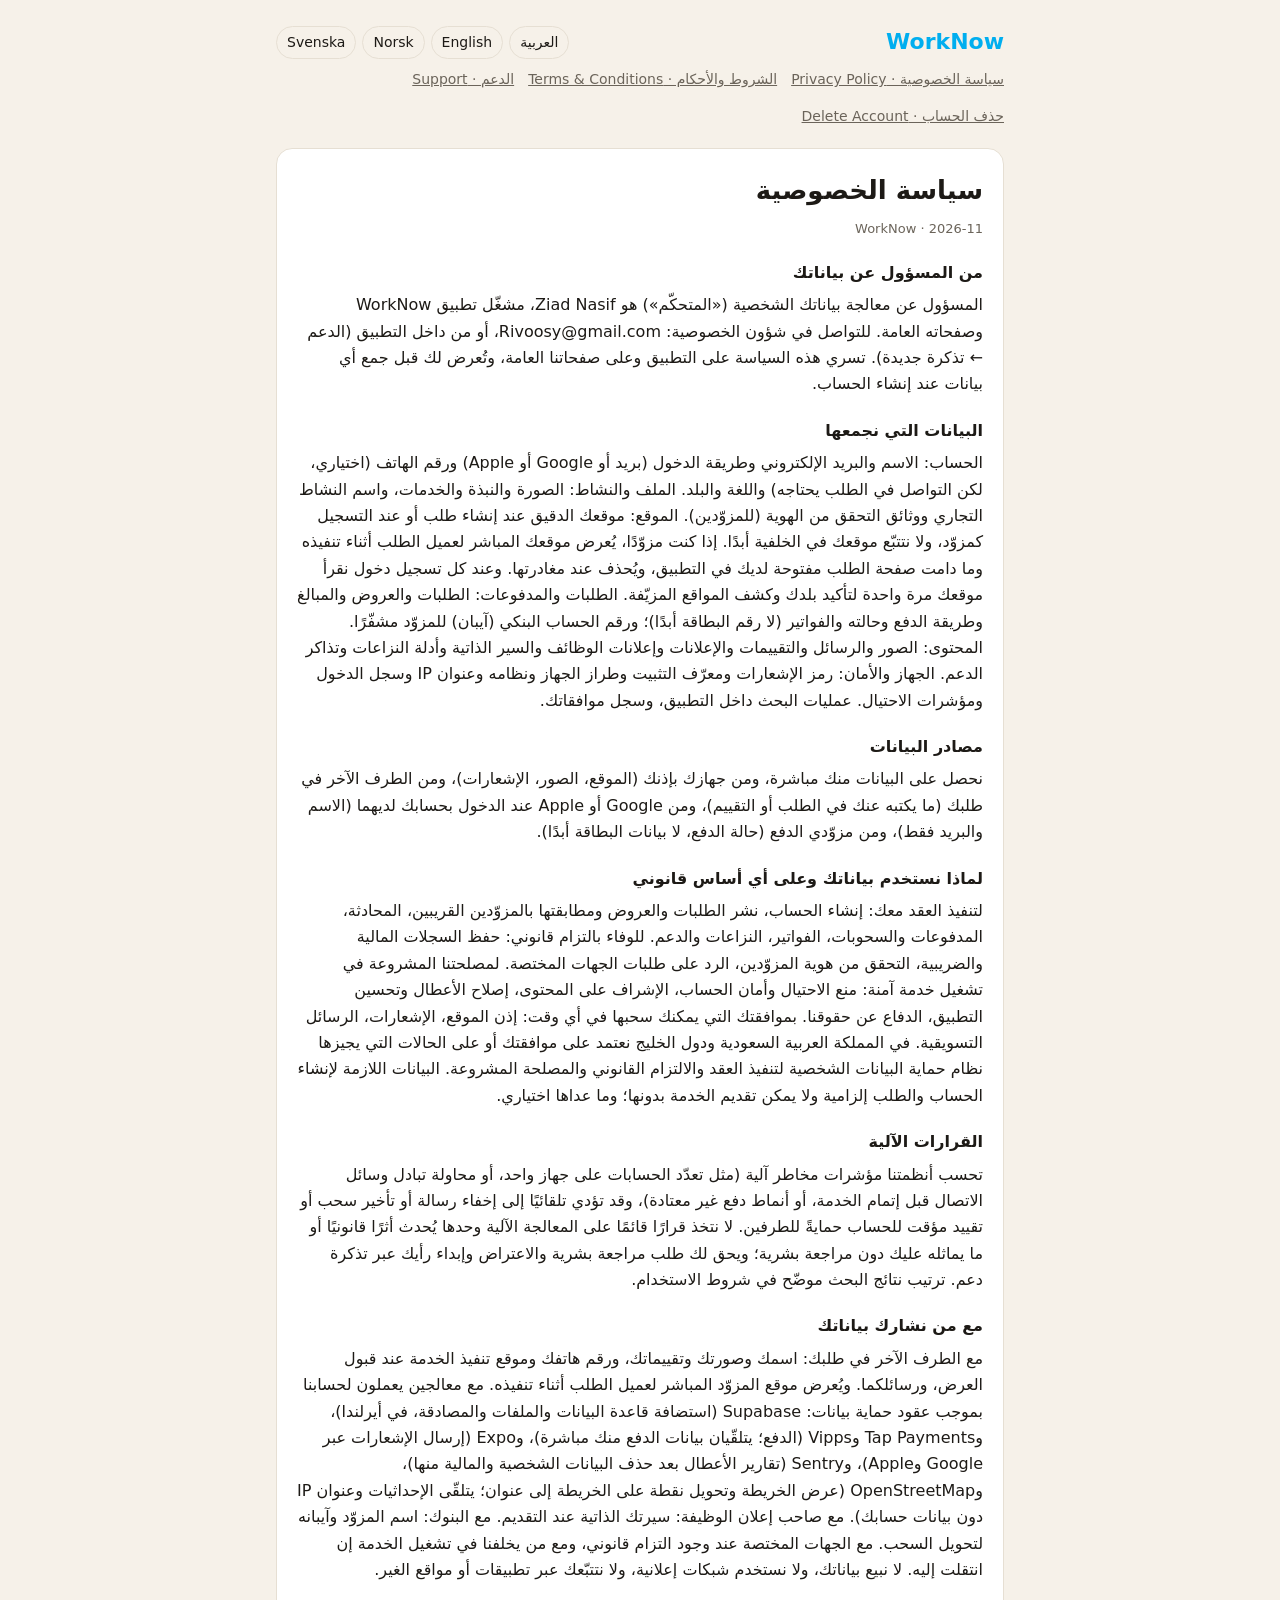
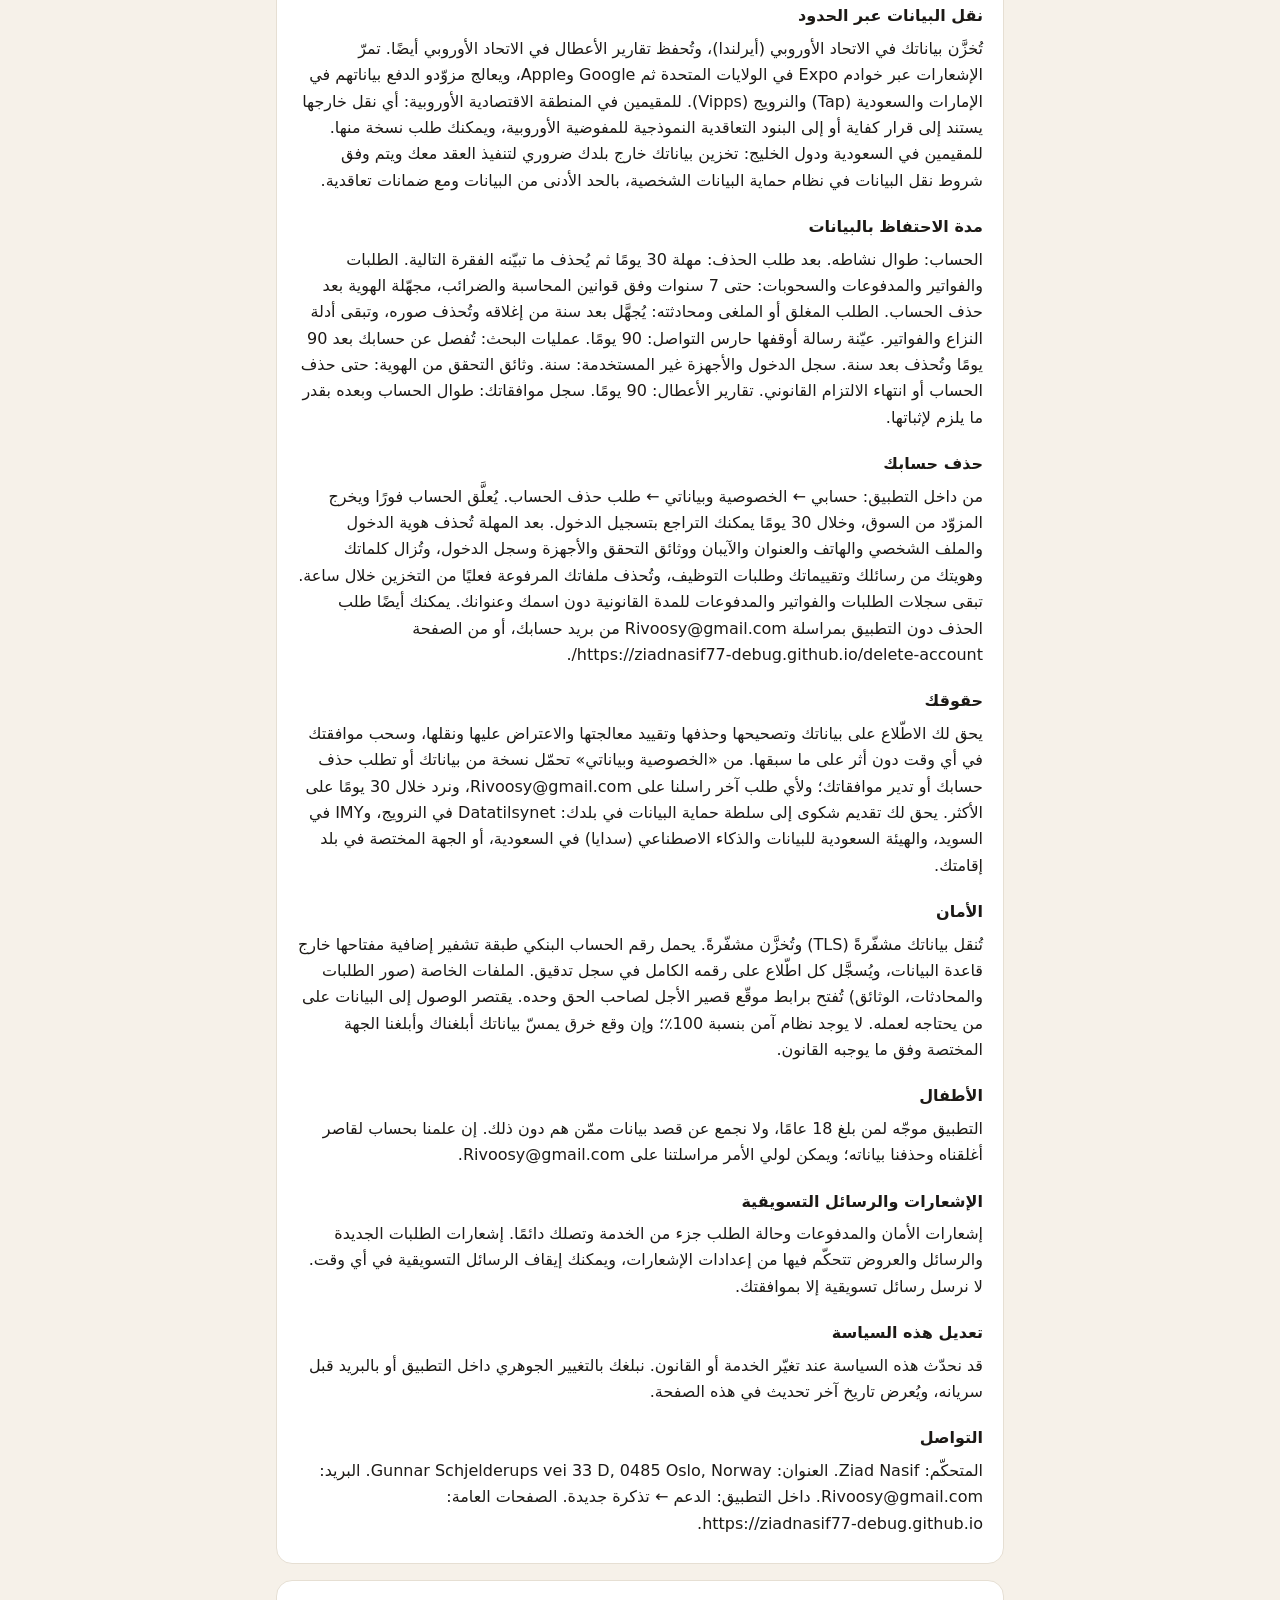
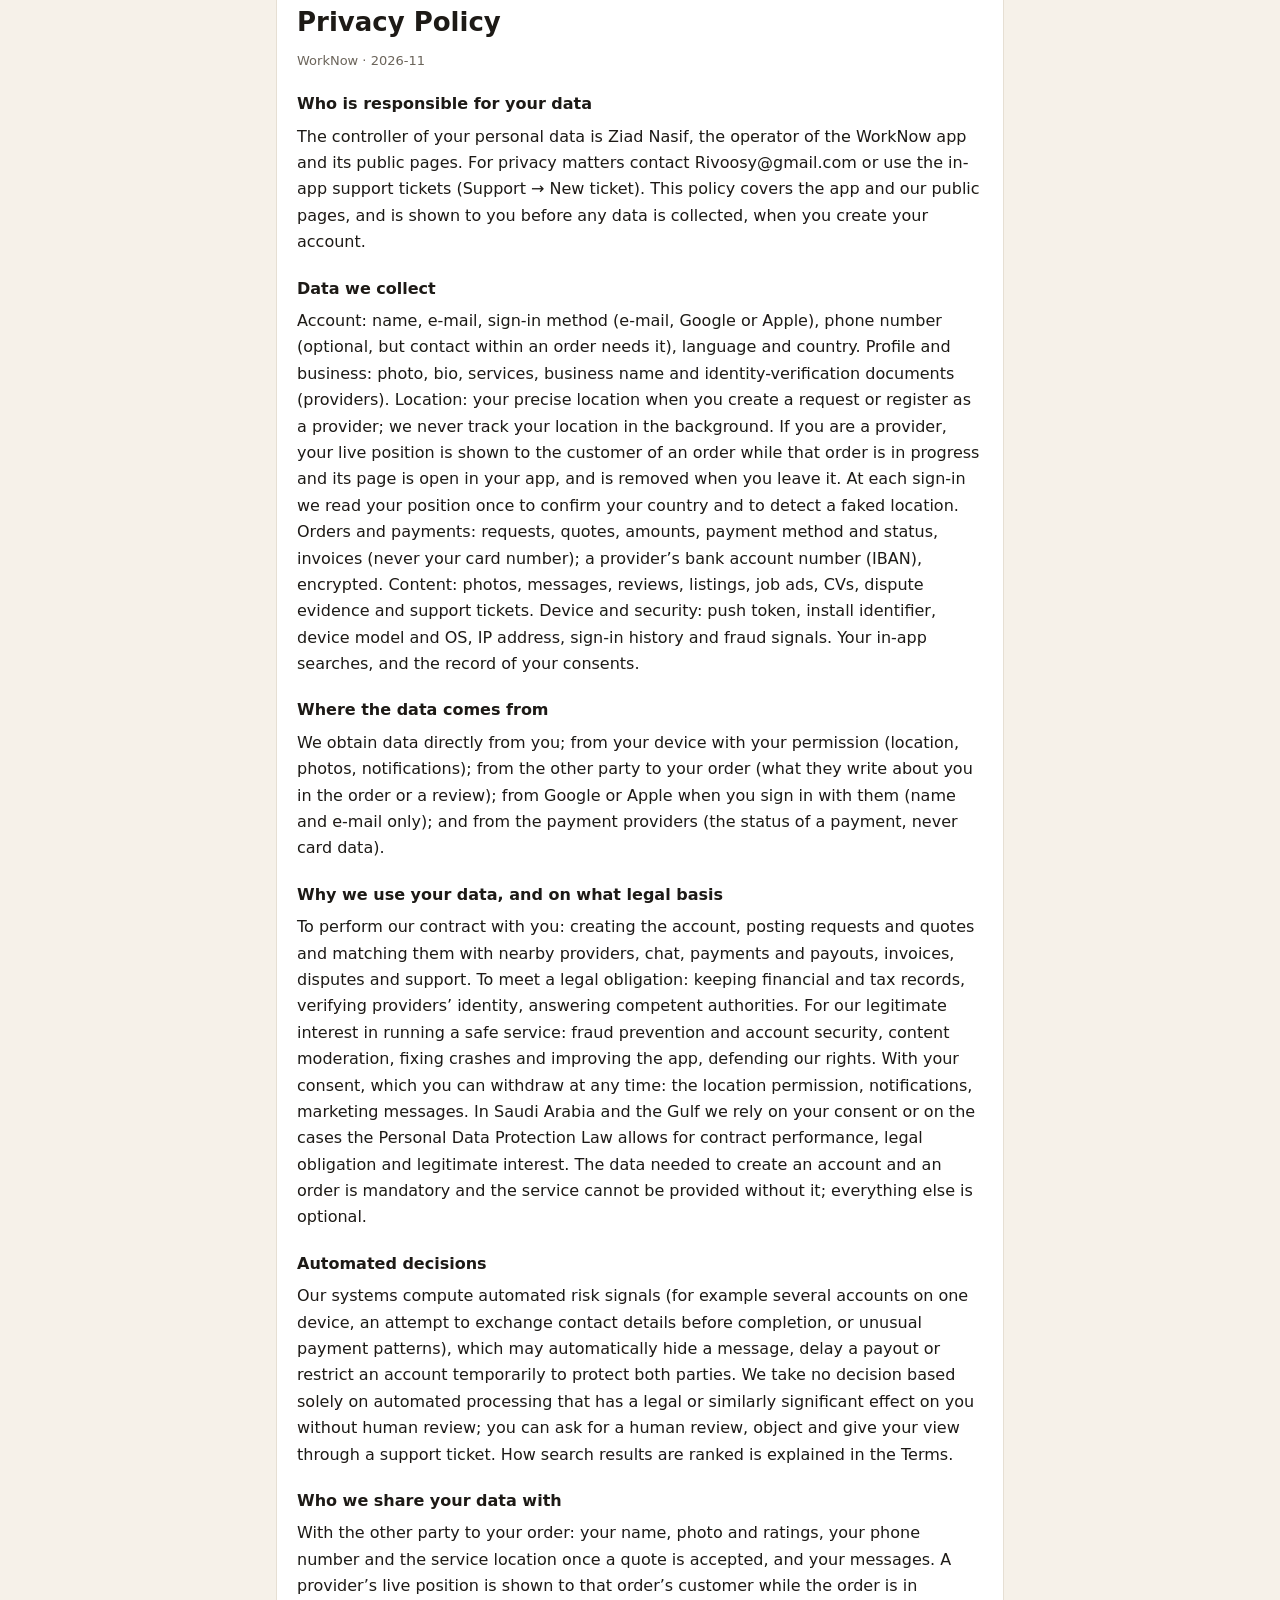
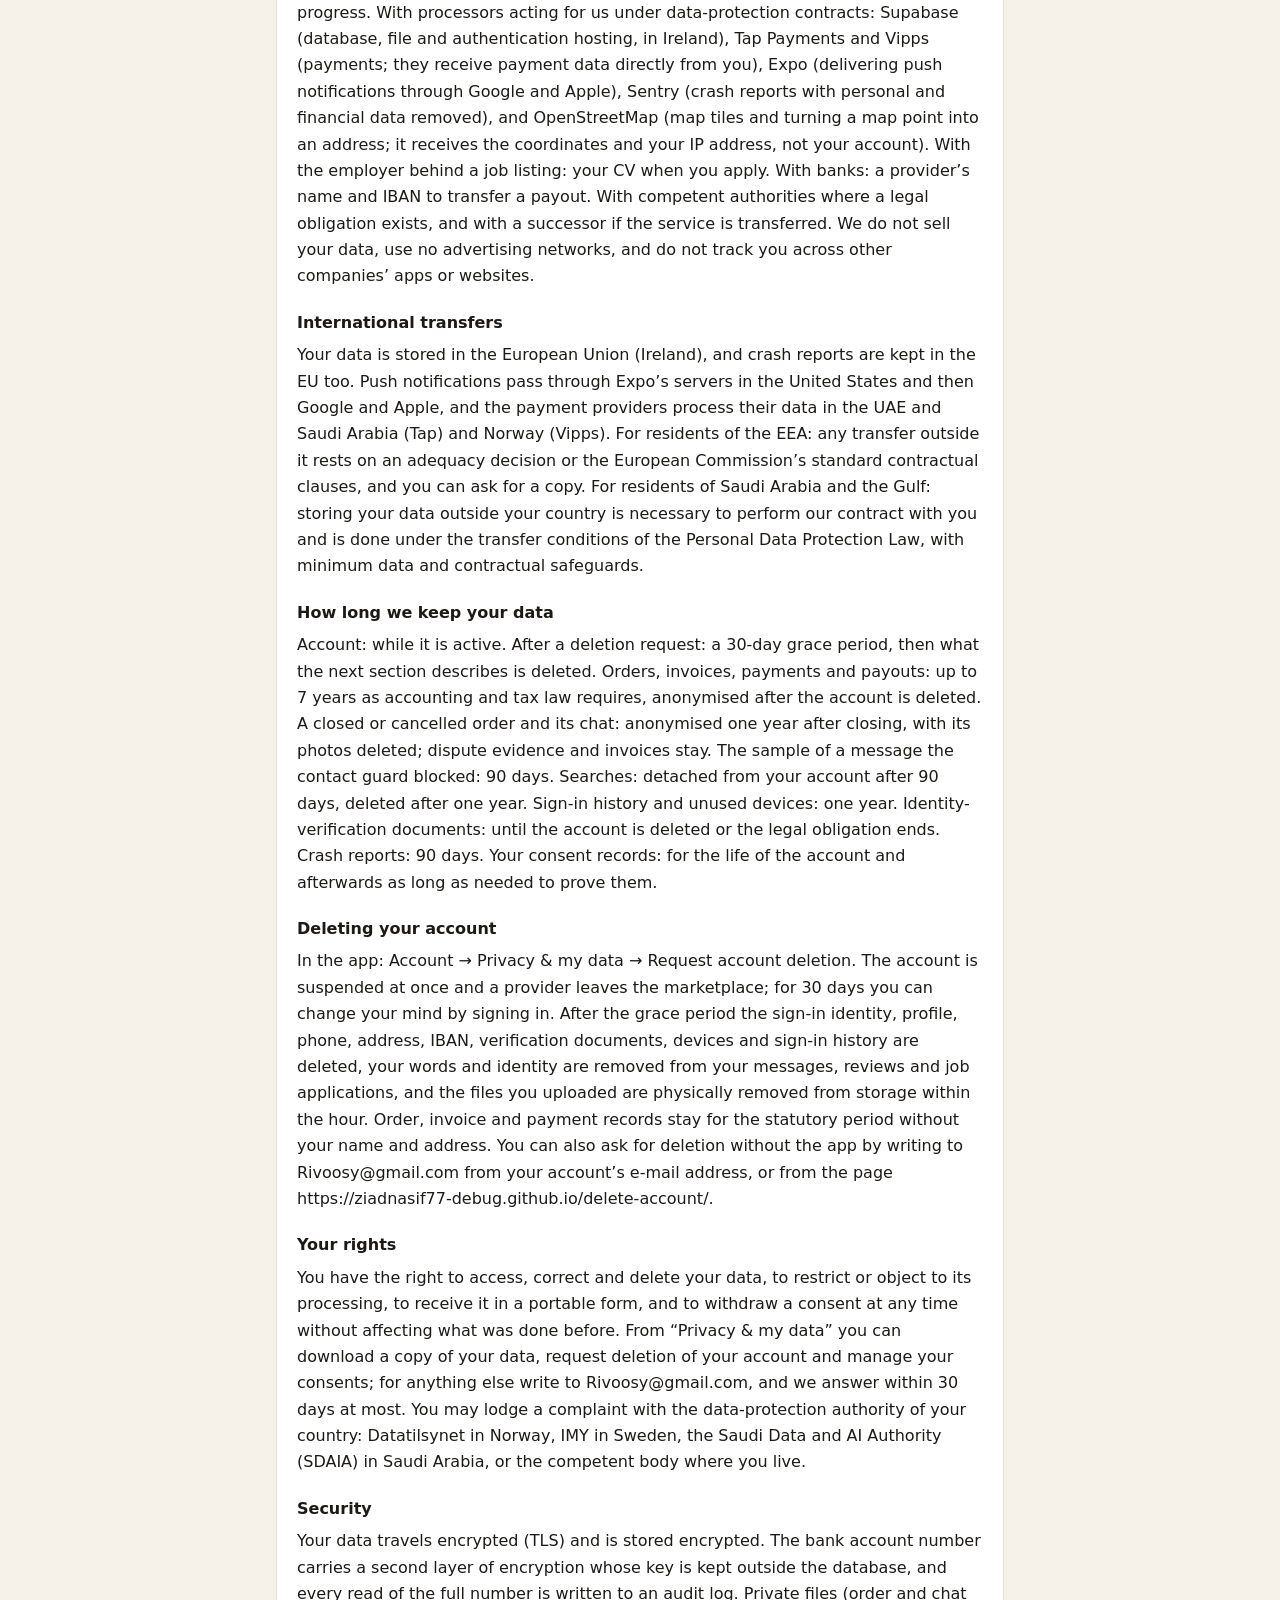
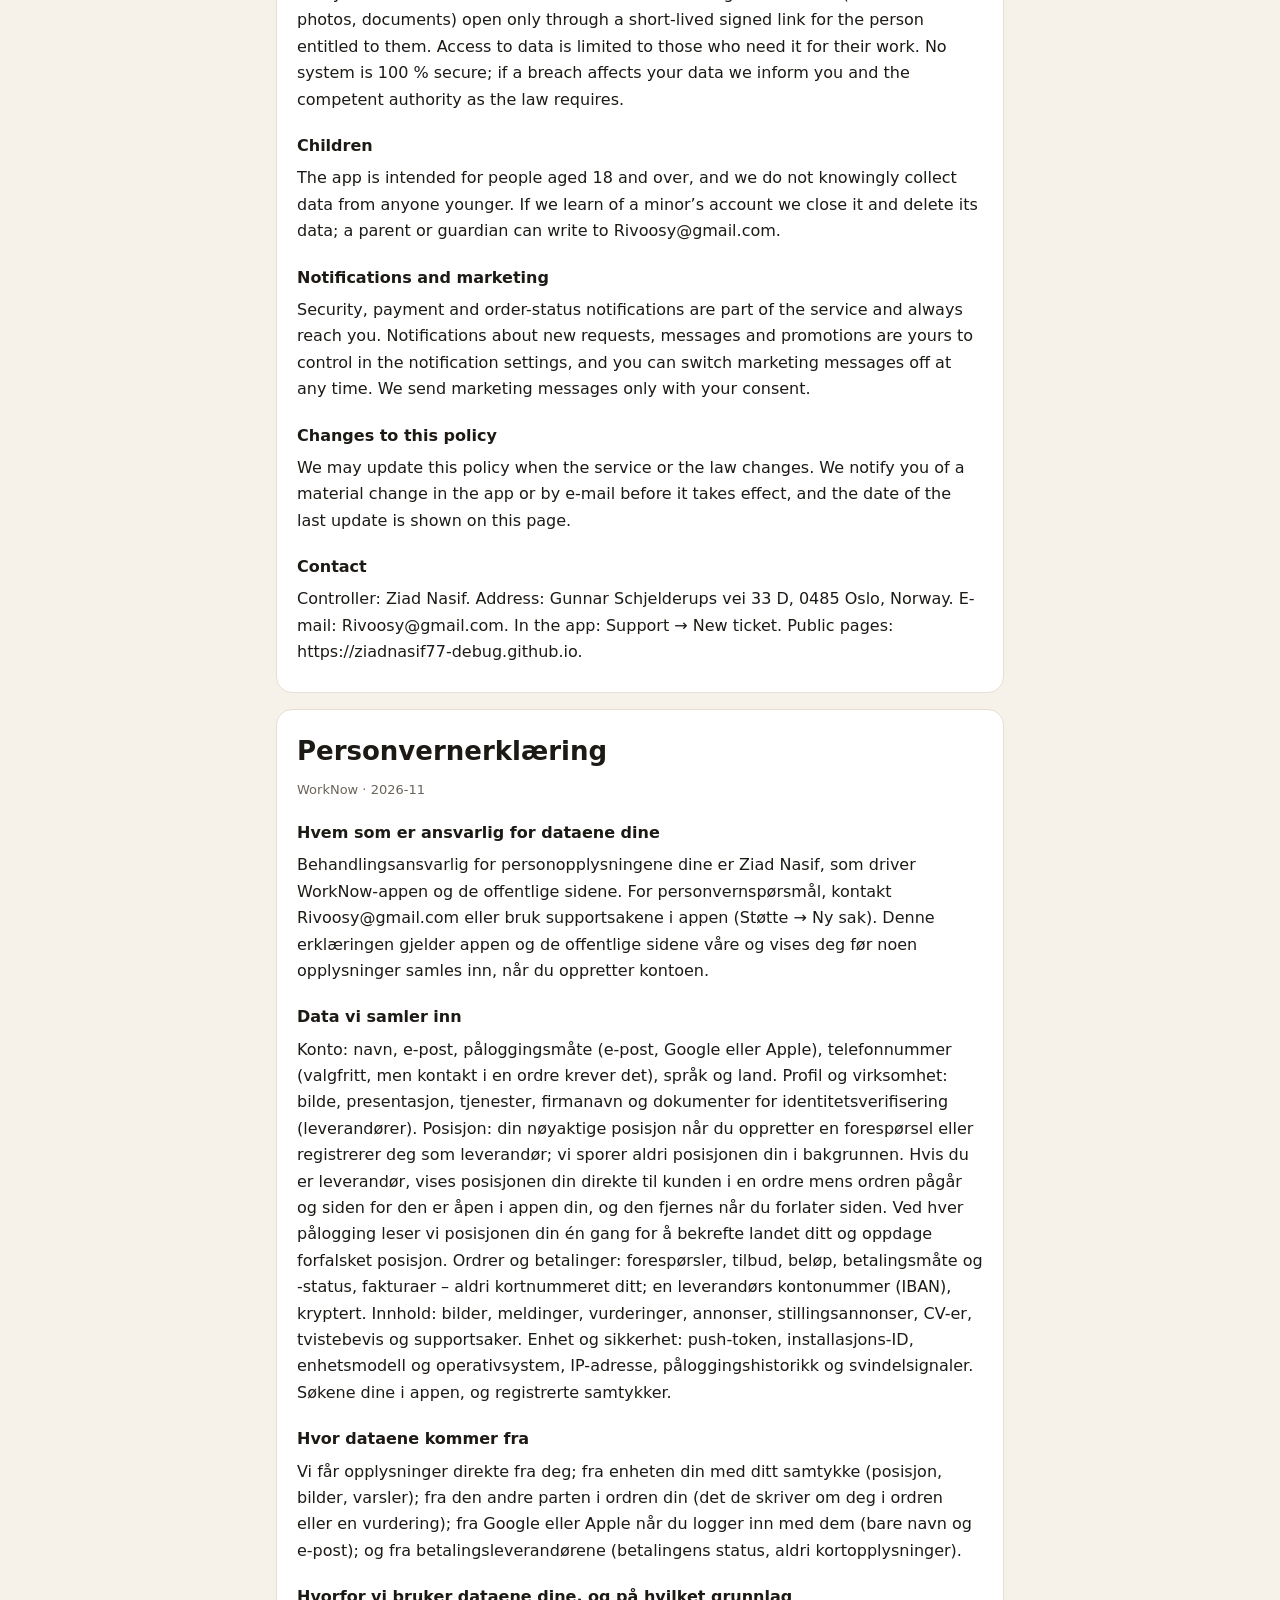
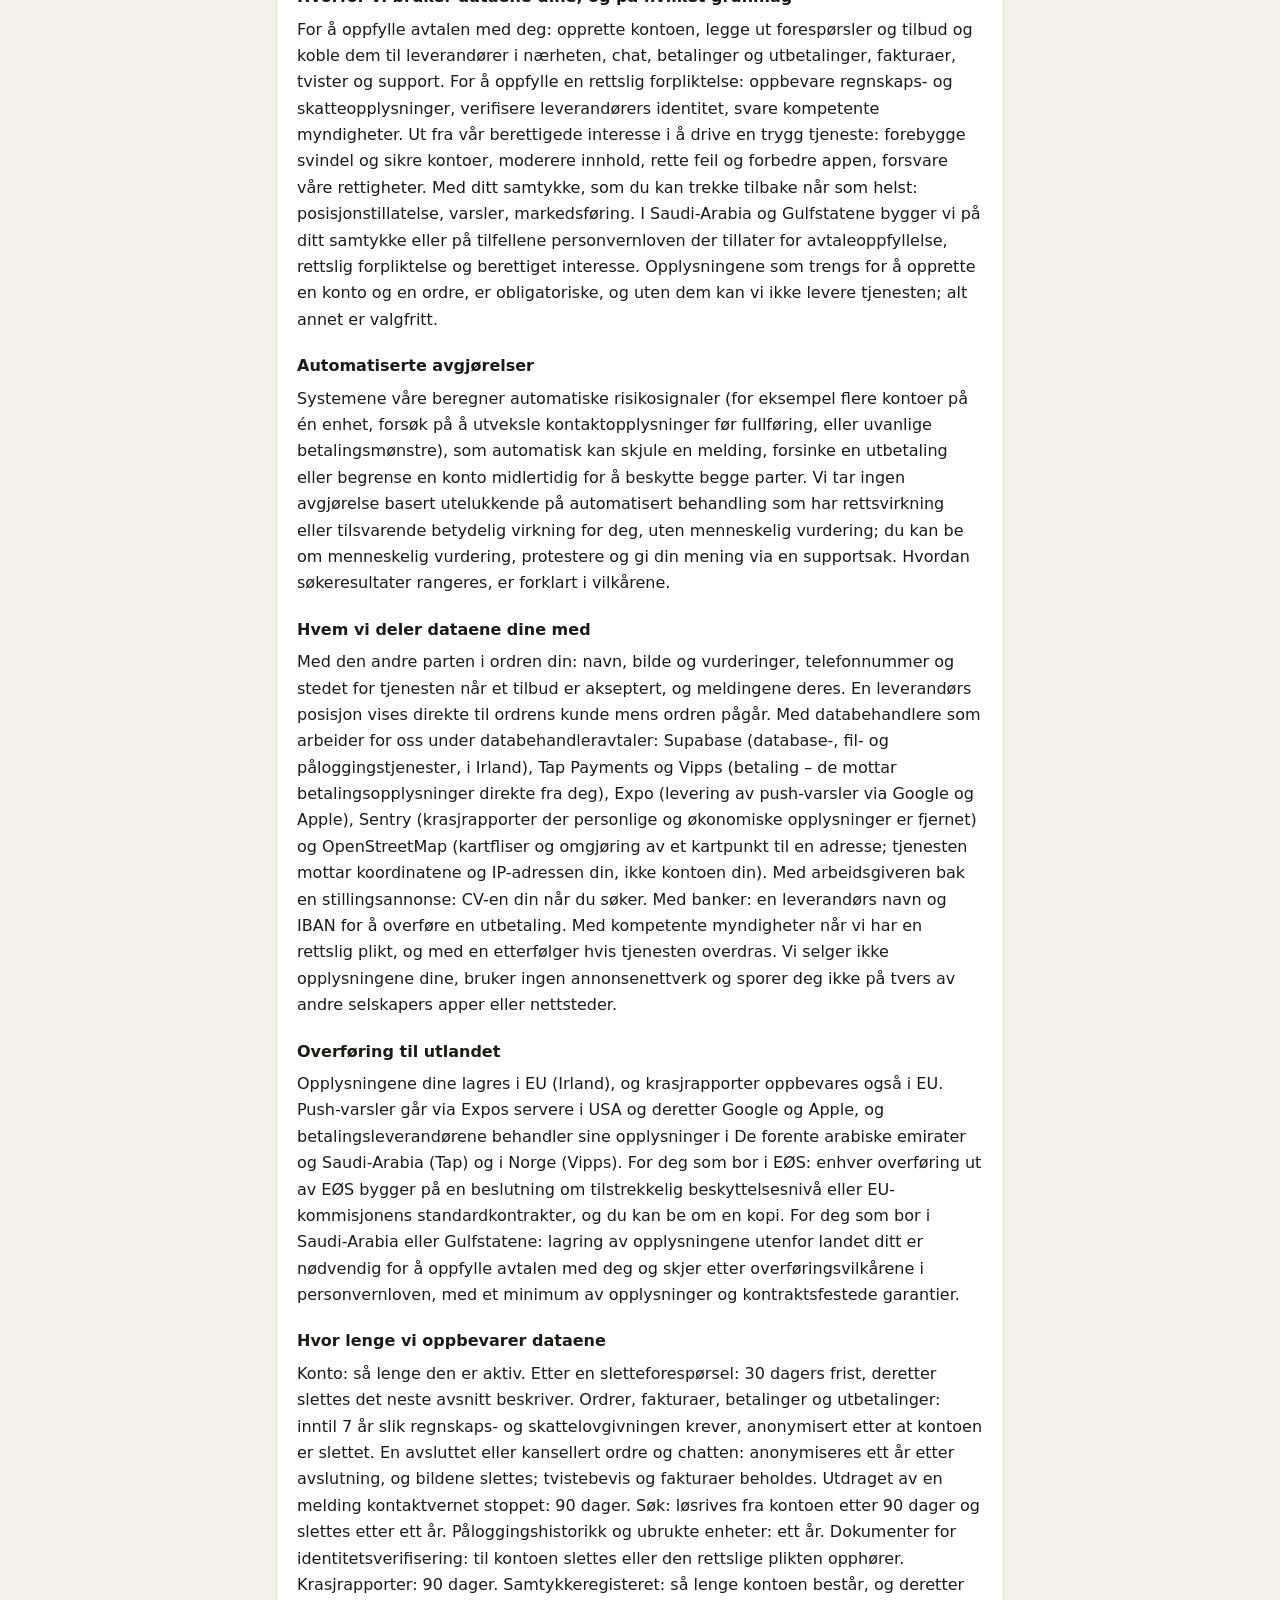
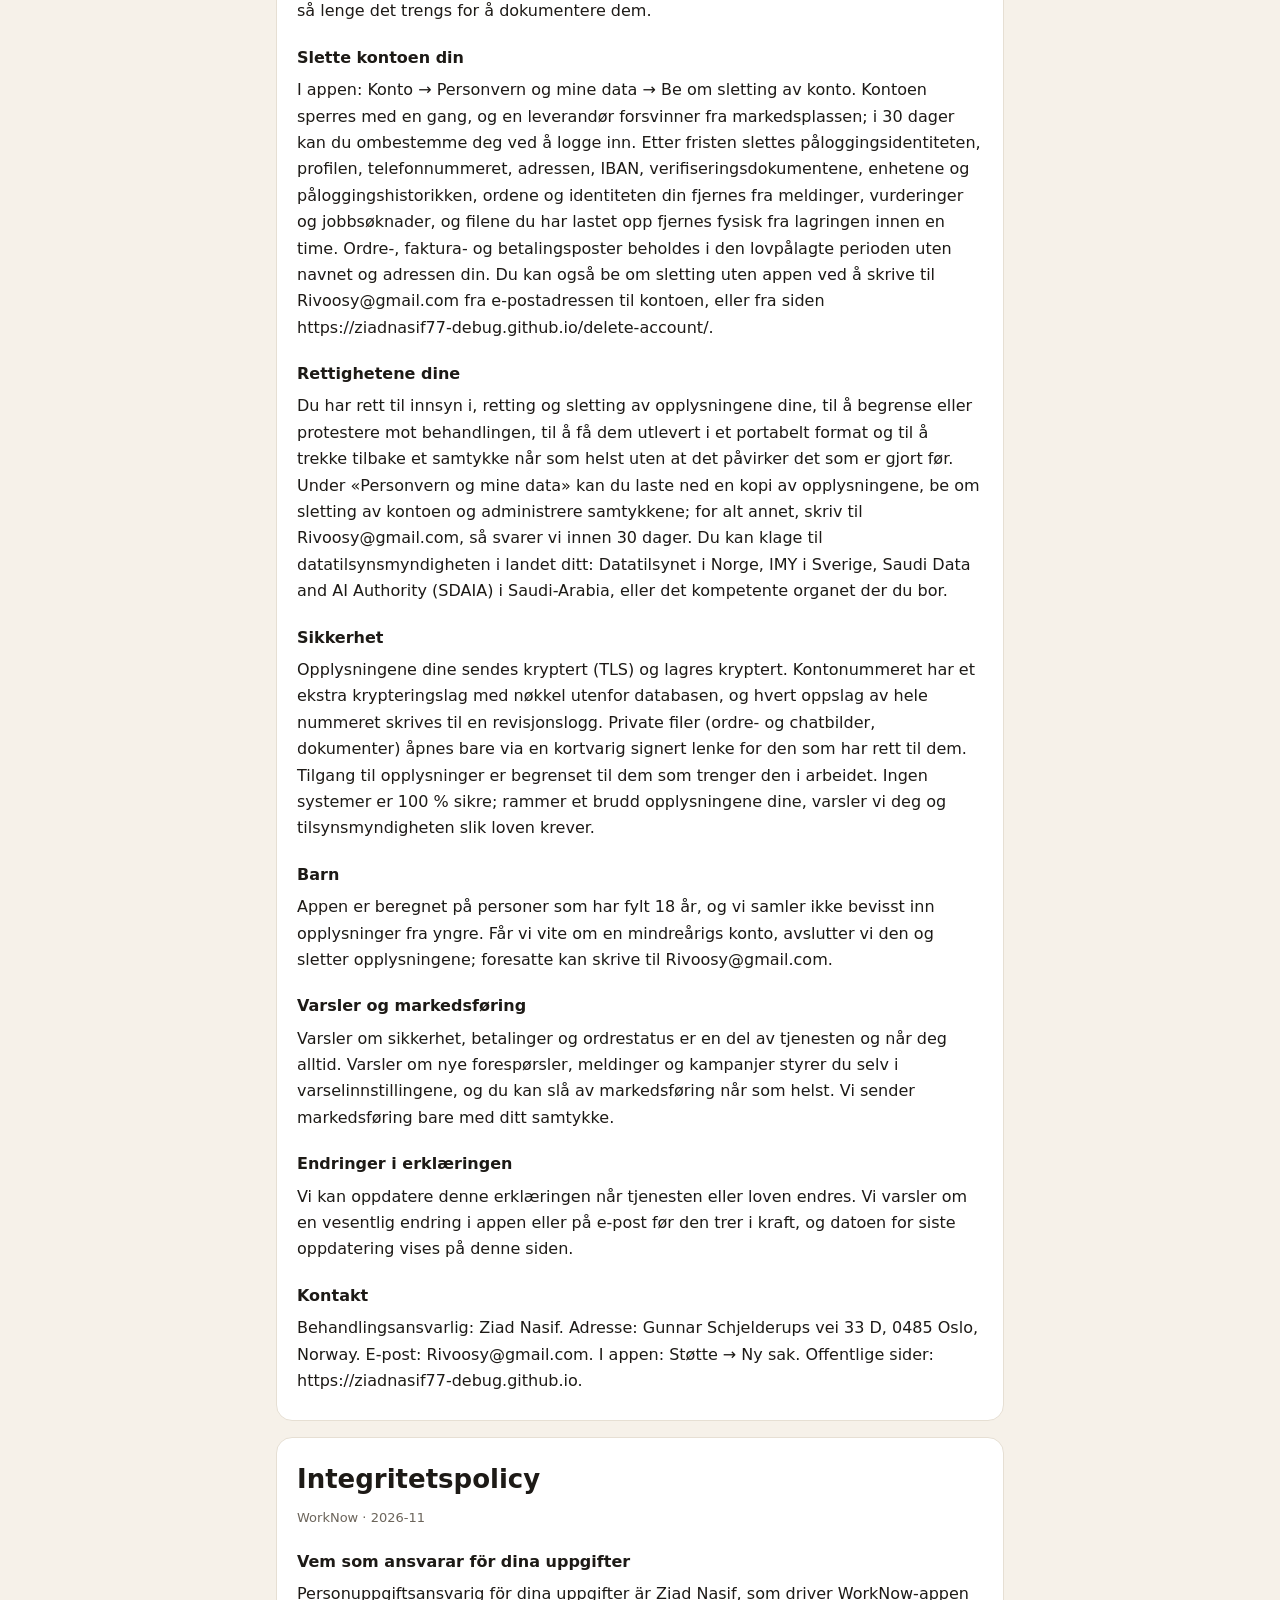
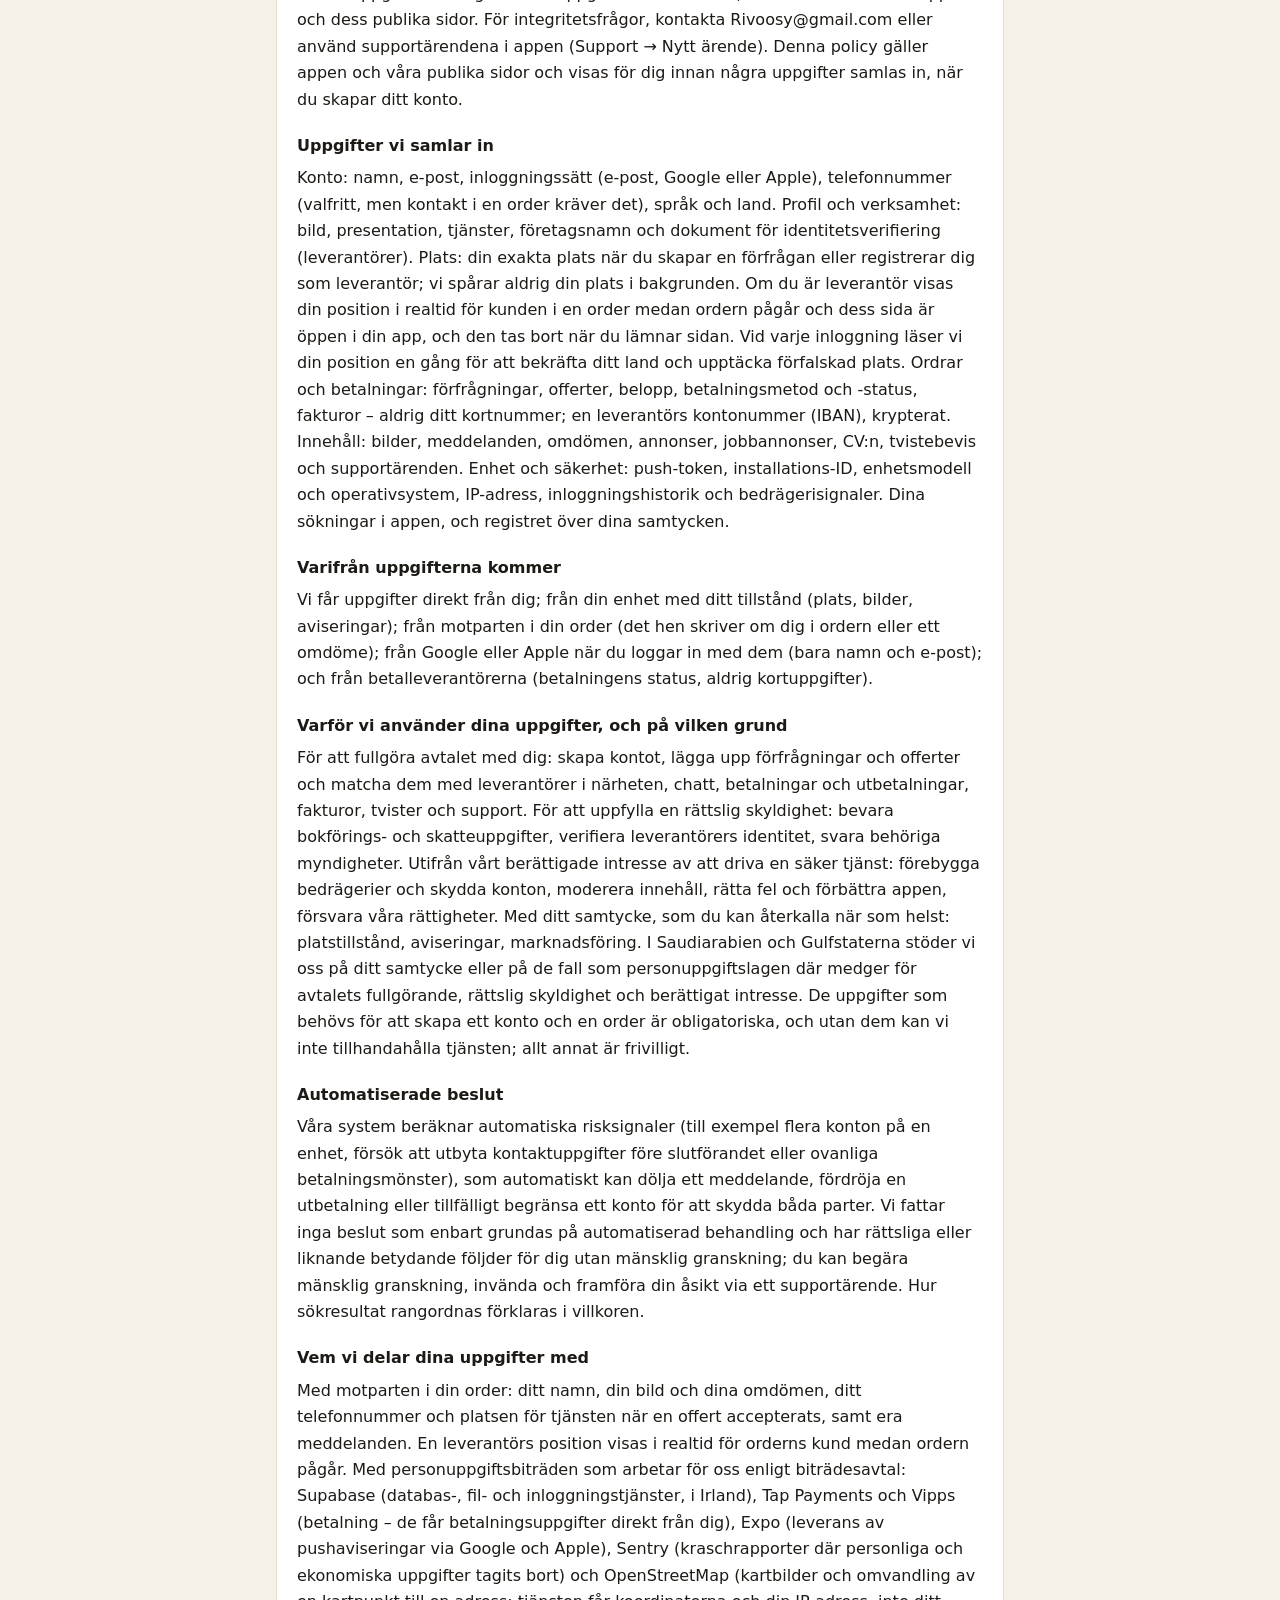
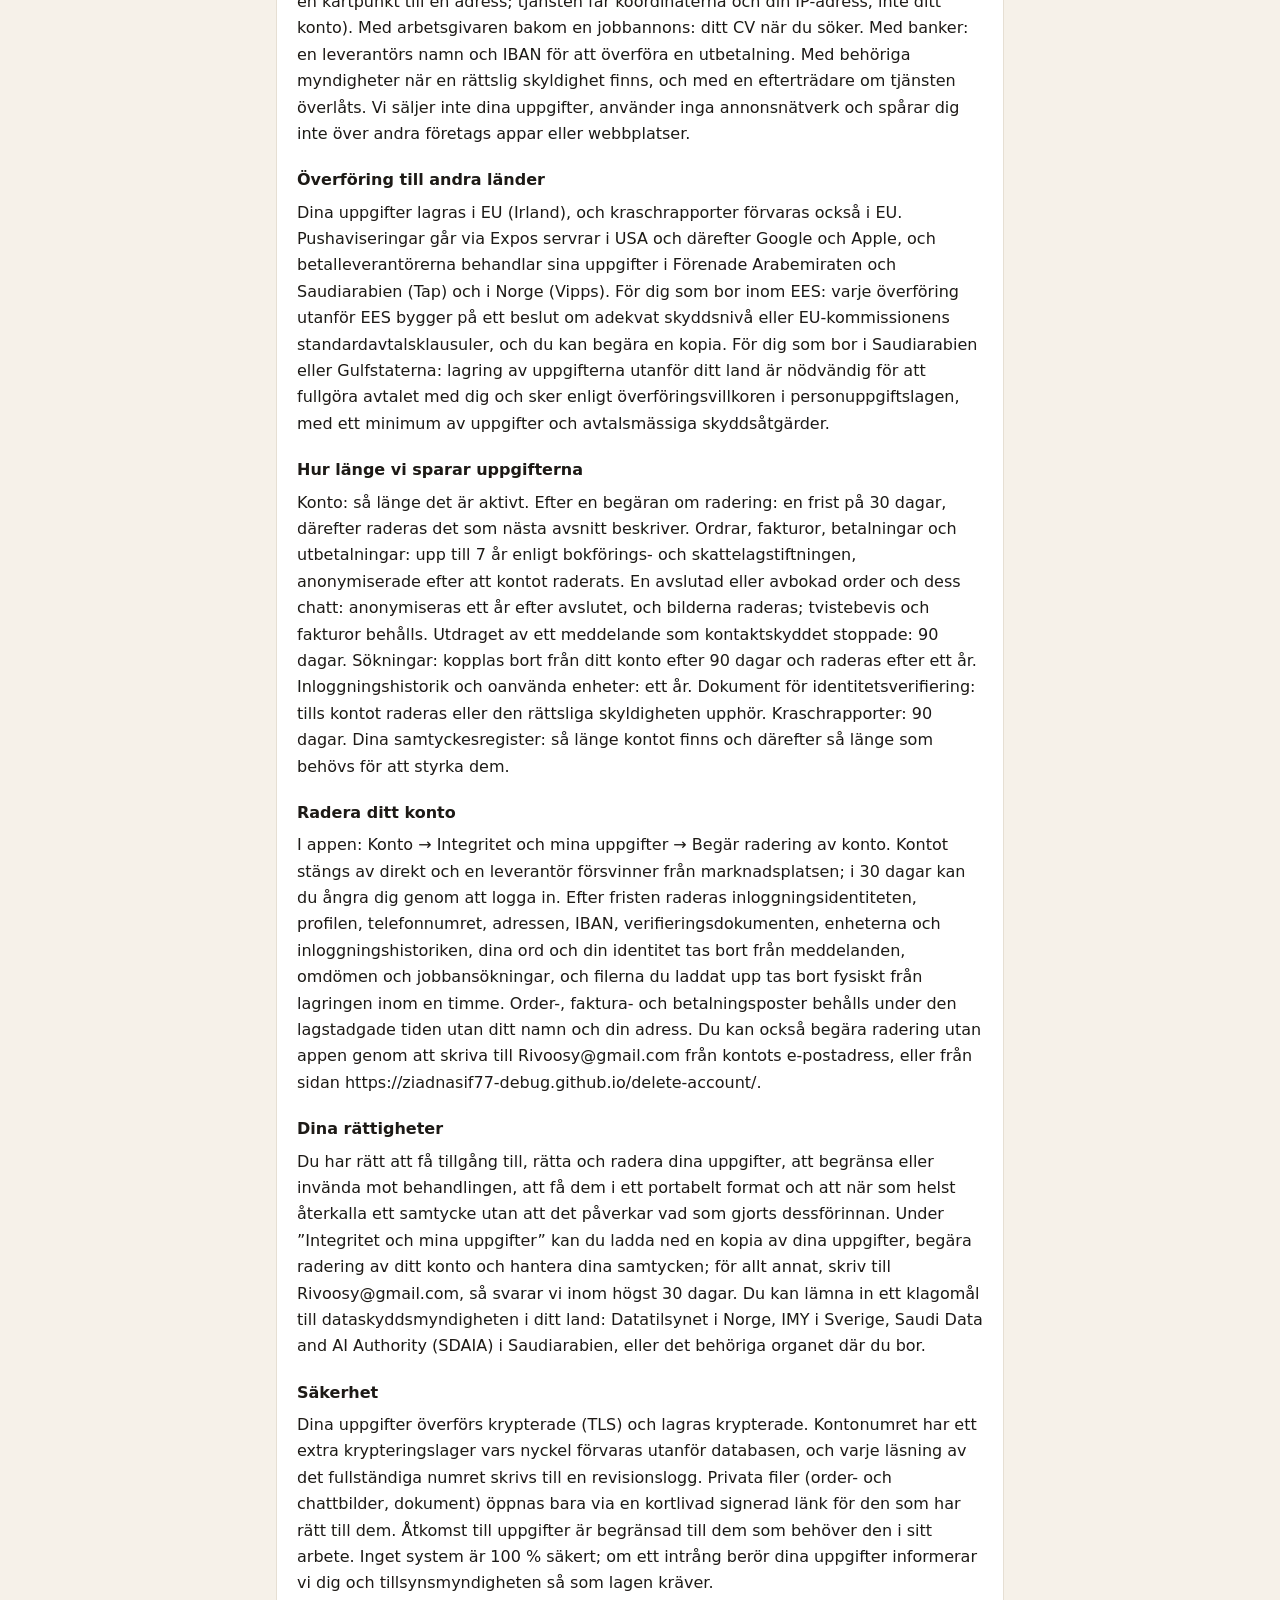
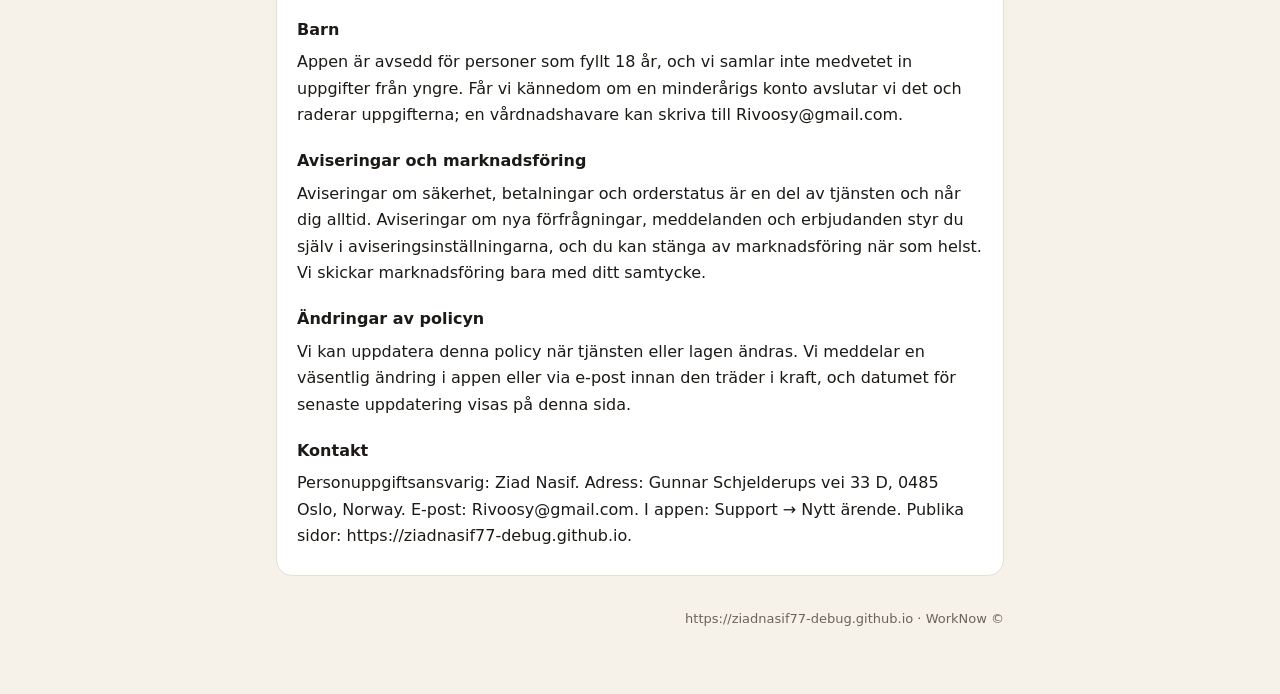
==== commit cd430682: "The operator's postal address in the terms and the privacy policy (WorkNow ce07f533)" ====
--- a/privacy/index.html
+++ b/privacy/index.html
@@ -13,22 +13,22 @@
 <section class="lang" id="ar" lang="ar" dir="rtl">
 <h1>سياسة الخصوصية</h1>
 <p class="meta">WorkNow · 2026-11</p>
-<h3>من المسؤول عن بياناتك</h3><p>المسؤول عن معالجة بياناتك الشخصية («المتحكّم») هو Ziad Nasif، مشغّل تطبيق WorkNow وصفحاته العامة. للتواصل في شؤون الخصوصية: Rivoosy@gmail.com، أو من داخل التطبيق (الدعم ← تذكرة جديدة). تسري هذه السياسة على التطبيق وعلى صفحاتنا العامة، وتُعرض لك قبل جمع أي بيانات عند إنشاء الحساب.</p><h3>البيانات التي نجمعها</h3><p>الحساب: الاسم والبريد الإلكتروني وطريقة الدخول (بريد أو Google أو Apple) ورقم الهاتف (اختياري، لكن التواصل في الطلب يحتاجه) واللغة والبلد. الملف والنشاط: الصورة والنبذة والخدمات، واسم النشاط التجاري ووثائق التحقق من الهوية (للمزوّدين). الموقع: موقعك الدقيق عند إنشاء طلب أو عند التسجيل كمزوّد، ولا نتتبّع موقعك في الخلفية أبدًا. إذا كنت مزوّدًا، يُعرض موقعك المباشر لعميل الطلب أثناء تنفيذه وما دامت صفحة الطلب مفتوحة لديك في التطبيق، ويُحذف عند مغادرتها. وعند كل تسجيل دخول نقرأ موقعك مرة واحدة لتأكيد بلدك وكشف المواقع المزيّفة. الطلبات والمدفوعات: الطلبات والعروض والمبالغ وطريقة الدفع وحالته والفواتير (لا رقم البطاقة أبدًا)؛ ورقم الحساب البنكي (آيبان) للمزوّد مشفّرًا. المحتوى: الصور والرسائل والتقييمات والإعلانات وإعلانات الوظائف والسير الذاتية وأدلة النزاعات وتذاكر الدعم. الجهاز والأمان: رمز الإشعارات ومعرّف التثبيت وطراز الجهاز ونظامه وعنوان IP وسجل الدخول ومؤشرات الاحتيال. عمليات البحث داخل التطبيق، وسجل موافقاتك.</p><h3>مصادر البيانات</h3><p>نحصل على البيانات منك مباشرة، ومن جهازك بإذنك (الموقع، الصور، الإشعارات)، ومن الطرف الآخر في طلبك (ما يكتبه عنك في الطلب أو التقييم)، ومن Google أو Apple عند الدخول بحسابك لديهما (الاسم والبريد فقط)، ومن مزوّدي الدفع (حالة الدفع، لا بيانات البطاقة أبدًا).</p><h3>لماذا نستخدم بياناتك وعلى أي أساس قانوني</h3><p>لتنفيذ العقد معك: إنشاء الحساب، نشر الطلبات والعروض ومطابقتها بالمزوّدين القريبين، المحادثة، المدفوعات والسحوبات، الفواتير، النزاعات والدعم. للوفاء بالتزام قانوني: حفظ السجلات المالية والضريبية، التحقق من هوية المزوّدين، الرد على طلبات الجهات المختصة. لمصلحتنا المشروعة في تشغيل خدمة آمنة: منع الاحتيال وأمان الحساب، الإشراف على المحتوى، إصلاح الأعطال وتحسين التطبيق، الدفاع عن حقوقنا. بموافقتك التي يمكنك سحبها في أي وقت: إذن الموقع، الإشعارات، الرسائل التسويقية. في المملكة العربية السعودية ودول الخليج نعتمد على موافقتك أو على الحالات التي يجيزها نظام حماية البيانات الشخصية لتنفيذ العقد والالتزام القانوني والمصلحة المشروعة. البيانات اللازمة لإنشاء الحساب والطلب إلزامية ولا يمكن تقديم الخدمة بدونها؛ وما عداها اختياري.</p><h3>القرارات الآلية</h3><p>تحسب أنظمتنا مؤشرات مخاطر آلية (مثل تعدّد الحسابات على جهاز واحد، أو محاولة تبادل وسائل الاتصال قبل إتمام الخدمة، أو أنماط دفع غير معتادة)، وقد تؤدي تلقائيًا إلى إخفاء رسالة أو تأخير سحب أو تقييد مؤقت للحساب حمايةً للطرفين. لا نتخذ قرارًا قائمًا على المعالجة الآلية وحدها يُحدث أثرًا قانونيًا أو ما يماثله عليك دون مراجعة بشرية؛ ويحق لك طلب مراجعة بشرية والاعتراض وإبداء رأيك عبر تذكرة دعم. ترتيب نتائج البحث موضّح في شروط الاستخدام.</p><h3>مع من نشارك بياناتك</h3><p>مع الطرف الآخر في طلبك: اسمك وصورتك وتقييماتك، ورقم هاتفك وموقع تنفيذ الخدمة عند قبول العرض، ورسائلكما. ويُعرض موقع المزوّد المباشر لعميل الطلب أثناء تنفيذه. مع معالجين يعملون لحسابنا بموجب عقود حماية بيانات: Supabase (استضافة قاعدة البيانات والملفات والمصادقة، في أيرلندا)، وTap Payments وVipps (الدفع؛ يتلقّيان بيانات الدفع منك مباشرة)، وExpo (إرسال الإشعارات عبر Google وApple)، وSentry (تقارير الأعطال بعد حذف البيانات الشخصية والمالية منها)، وOpenStreetMap (عرض الخريطة وتحويل نقطة على الخريطة إلى عنوان؛ يتلقّى الإحداثيات وعنوان IP دون بيانات حسابك). مع صاحب إعلان الوظيفة: سيرتك الذاتية عند التقديم. مع البنوك: اسم المزوّد وآيبانه لتحويل السحب. مع الجهات المختصة عند وجود التزام قانوني، ومع من يخلفنا في تشغيل الخدمة إن انتقلت إليه. لا نبيع بياناتك، ولا نستخدم شبكات إعلانية، ولا نتتبّعك عبر تطبيقات أو مواقع الغير.</p><h3>نقل البيانات عبر الحدود</h3><p>تُخزَّن بياناتك في الاتحاد الأوروبي (أيرلندا)، وتُحفظ تقارير الأعطال في الاتحاد الأوروبي أيضًا. تمرّ الإشعارات عبر خوادم Expo في الولايات المتحدة ثم Google وApple، ويعالج مزوّدو الدفع بياناتهم في الإمارات والسعودية (Tap) والنرويج (Vipps). للمقيمين في المنطقة الاقتصادية الأوروبية: أي نقل خارجها يستند إلى قرار كفاية أو إلى البنود التعاقدية النموذجية للمفوضية الأوروبية، ويمكنك طلب نسخة منها. للمقيمين في السعودية ودول الخليج: تخزين بياناتك خارج بلدك ضروري لتنفيذ العقد معك ويتم وفق شروط نقل البيانات في نظام حماية البيانات الشخصية، بالحد الأدنى من البيانات ومع ضمانات تعاقدية.</p><h3>مدة الاحتفاظ بالبيانات</h3><p>الحساب: طوال نشاطه. بعد طلب الحذف: مهلة 30 يومًا ثم يُحذف ما تبيّنه الفقرة التالية. الطلبات والفواتير والمدفوعات والسحوبات: حتى 7 سنوات وفق قوانين المحاسبة والضرائب، مجهّلة الهوية بعد حذف الحساب. الطلب المغلق أو الملغى ومحادثته: يُجهَّل بعد سنة من إغلاقه وتُحذف صوره، وتبقى أدلة النزاع والفواتير. عيّنة رسالة أوقفها حارس التواصل: 90 يومًا. عمليات البحث: تُفصل عن حسابك بعد 90 يومًا وتُحذف بعد سنة. سجل الدخول والأجهزة غير المستخدمة: سنة. وثائق التحقق من الهوية: حتى حذف الحساب أو انتهاء الالتزام القانوني. تقارير الأعطال: 90 يومًا. سجل موافقاتك: طوال الحساب وبعده بقدر ما يلزم لإثباتها.</p><h3>حذف حسابك</h3><p>من داخل التطبيق: حسابي ← الخصوصية وبياناتي ← طلب حذف الحساب. يُعلَّق الحساب فورًا ويخرج المزوّد من السوق، وخلال 30 يومًا يمكنك التراجع بتسجيل الدخول. بعد المهلة تُحذف هوية الدخول والملف الشخصي والهاتف والعنوان والآيبان ووثائق التحقق والأجهزة وسجل الدخول، وتُزال كلماتك وهويتك من رسائلك وتقييماتك وطلبات التوظيف، وتُحذف ملفاتك المرفوعة فعليًا من التخزين خلال ساعة. تبقى سجلات الطلبات والفواتير والمدفوعات للمدة القانونية دون اسمك وعنوانك. يمكنك أيضًا طلب الحذف دون التطبيق بمراسلة Rivoosy@gmail.com من بريد حسابك، أو من الصفحة https://ziadnasif77-debug.github.io/delete-account/.</p><h3>حقوقك</h3><p>يحق لك الاطّلاع على بياناتك وتصحيحها وحذفها وتقييد معالجتها والاعتراض عليها ونقلها، وسحب موافقتك في أي وقت دون أثر على ما سبقها. من «الخصوصية وبياناتي» تحمّل نسخة من بياناتك أو تطلب حذف حسابك أو تدير موافقاتك؛ ولأي طلب آخر راسلنا على Rivoosy@gmail.com، ونرد خلال 30 يومًا على الأكثر. يحق لك تقديم شكوى إلى سلطة حماية البيانات في بلدك: Datatilsynet في النرويج، وIMY في السويد، والهيئة السعودية للبيانات والذكاء الاصطناعي (سدايا) في السعودية، أو الجهة المختصة في بلد إقامتك.</p><h3>الأمان</h3><p>تُنقل بياناتك مشفّرةً (TLS) وتُخزَّن مشفّرةً. يحمل رقم الحساب البنكي طبقة تشفير إضافية مفتاحها خارج قاعدة البيانات، ويُسجَّل كل اطّلاع على رقمه الكامل في سجل تدقيق. الملفات الخاصة (صور الطلبات والمحادثات، الوثائق) تُفتح برابط موقّع قصير الأجل لصاحب الحق وحده. يقتصر الوصول إلى البيانات على من يحتاجه لعمله. لا يوجد نظام آمن بنسبة 100٪؛ وإن وقع خرق يمسّ بياناتك أبلغناك وأبلغنا الجهة المختصة وفق ما يوجبه القانون.</p><h3>الأطفال</h3><p>التطبيق موجّه لمن بلغ 18 عامًا، ولا نجمع عن قصد بيانات ممّن هم دون ذلك. إن علمنا بحساب لقاصر أغلقناه وحذفنا بياناته؛ ويمكن لولي الأمر مراسلتنا على Rivoosy@gmail.com.</p><h3>الإشعارات والرسائل التسويقية</h3><p>إشعارات الأمان والمدفوعات وحالة الطلب جزء من الخدمة وتصلك دائمًا. إشعارات الطلبات الجديدة والرسائل والعروض تتحكّم فيها من إعدادات الإشعارات، ويمكنك إيقاف الرسائل التسويقية في أي وقت. لا نرسل رسائل تسويقية إلا بموافقتك.</p><h3>تعديل هذه السياسة</h3><p>قد نحدّث هذه السياسة عند تغيّر الخدمة أو القانون. نبلغك بالتغيير الجوهري داخل التطبيق أو بالبريد قبل سريانه، ويُعرض تاريخ آخر تحديث في هذه الصفحة.</p><h3>التواصل</h3><p>المتحكّم: Ziad Nasif. البريد: Rivoosy@gmail.com. داخل التطبيق: الدعم ← تذكرة جديدة. الصفحات العامة: https://ziadnasif77-debug.github.io.</p>
+<h3>من المسؤول عن بياناتك</h3><p>المسؤول عن معالجة بياناتك الشخصية («المتحكّم») هو Ziad Nasif، مشغّل تطبيق WorkNow وصفحاته العامة. للتواصل في شؤون الخصوصية: Rivoosy@gmail.com، أو من داخل التطبيق (الدعم ← تذكرة جديدة). تسري هذه السياسة على التطبيق وعلى صفحاتنا العامة، وتُعرض لك قبل جمع أي بيانات عند إنشاء الحساب.</p><h3>البيانات التي نجمعها</h3><p>الحساب: الاسم والبريد الإلكتروني وطريقة الدخول (بريد أو Google أو Apple) ورقم الهاتف (اختياري، لكن التواصل في الطلب يحتاجه) واللغة والبلد. الملف والنشاط: الصورة والنبذة والخدمات، واسم النشاط التجاري ووثائق التحقق من الهوية (للمزوّدين). الموقع: موقعك الدقيق عند إنشاء طلب أو عند التسجيل كمزوّد، ولا نتتبّع موقعك في الخلفية أبدًا. إذا كنت مزوّدًا، يُعرض موقعك المباشر لعميل الطلب أثناء تنفيذه وما دامت صفحة الطلب مفتوحة لديك في التطبيق، ويُحذف عند مغادرتها. وعند كل تسجيل دخول نقرأ موقعك مرة واحدة لتأكيد بلدك وكشف المواقع المزيّفة. الطلبات والمدفوعات: الطلبات والعروض والمبالغ وطريقة الدفع وحالته والفواتير (لا رقم البطاقة أبدًا)؛ ورقم الحساب البنكي (آيبان) للمزوّد مشفّرًا. المحتوى: الصور والرسائل والتقييمات والإعلانات وإعلانات الوظائف والسير الذاتية وأدلة النزاعات وتذاكر الدعم. الجهاز والأمان: رمز الإشعارات ومعرّف التثبيت وطراز الجهاز ونظامه وعنوان IP وسجل الدخول ومؤشرات الاحتيال. عمليات البحث داخل التطبيق، وسجل موافقاتك.</p><h3>مصادر البيانات</h3><p>نحصل على البيانات منك مباشرة، ومن جهازك بإذنك (الموقع، الصور، الإشعارات)، ومن الطرف الآخر في طلبك (ما يكتبه عنك في الطلب أو التقييم)، ومن Google أو Apple عند الدخول بحسابك لديهما (الاسم والبريد فقط)، ومن مزوّدي الدفع (حالة الدفع، لا بيانات البطاقة أبدًا).</p><h3>لماذا نستخدم بياناتك وعلى أي أساس قانوني</h3><p>لتنفيذ العقد معك: إنشاء الحساب، نشر الطلبات والعروض ومطابقتها بالمزوّدين القريبين، المحادثة، المدفوعات والسحوبات، الفواتير، النزاعات والدعم. للوفاء بالتزام قانوني: حفظ السجلات المالية والضريبية، التحقق من هوية المزوّدين، الرد على طلبات الجهات المختصة. لمصلحتنا المشروعة في تشغيل خدمة آمنة: منع الاحتيال وأمان الحساب، الإشراف على المحتوى، إصلاح الأعطال وتحسين التطبيق، الدفاع عن حقوقنا. بموافقتك التي يمكنك سحبها في أي وقت: إذن الموقع، الإشعارات، الرسائل التسويقية. في المملكة العربية السعودية ودول الخليج نعتمد على موافقتك أو على الحالات التي يجيزها نظام حماية البيانات الشخصية لتنفيذ العقد والالتزام القانوني والمصلحة المشروعة. البيانات اللازمة لإنشاء الحساب والطلب إلزامية ولا يمكن تقديم الخدمة بدونها؛ وما عداها اختياري.</p><h3>القرارات الآلية</h3><p>تحسب أنظمتنا مؤشرات مخاطر آلية (مثل تعدّد الحسابات على جهاز واحد، أو محاولة تبادل وسائل الاتصال قبل إتمام الخدمة، أو أنماط دفع غير معتادة)، وقد تؤدي تلقائيًا إلى إخفاء رسالة أو تأخير سحب أو تقييد مؤقت للحساب حمايةً للطرفين. لا نتخذ قرارًا قائمًا على المعالجة الآلية وحدها يُحدث أثرًا قانونيًا أو ما يماثله عليك دون مراجعة بشرية؛ ويحق لك طلب مراجعة بشرية والاعتراض وإبداء رأيك عبر تذكرة دعم. ترتيب نتائج البحث موضّح في شروط الاستخدام.</p><h3>مع من نشارك بياناتك</h3><p>مع الطرف الآخر في طلبك: اسمك وصورتك وتقييماتك، ورقم هاتفك وموقع تنفيذ الخدمة عند قبول العرض، ورسائلكما. ويُعرض موقع المزوّد المباشر لعميل الطلب أثناء تنفيذه. مع معالجين يعملون لحسابنا بموجب عقود حماية بيانات: Supabase (استضافة قاعدة البيانات والملفات والمصادقة، في أيرلندا)، وTap Payments وVipps (الدفع؛ يتلقّيان بيانات الدفع منك مباشرة)، وExpo (إرسال الإشعارات عبر Google وApple)، وSentry (تقارير الأعطال بعد حذف البيانات الشخصية والمالية منها)، وOpenStreetMap (عرض الخريطة وتحويل نقطة على الخريطة إلى عنوان؛ يتلقّى الإحداثيات وعنوان IP دون بيانات حسابك). مع صاحب إعلان الوظيفة: سيرتك الذاتية عند التقديم. مع البنوك: اسم المزوّد وآيبانه لتحويل السحب. مع الجهات المختصة عند وجود التزام قانوني، ومع من يخلفنا في تشغيل الخدمة إن انتقلت إليه. لا نبيع بياناتك، ولا نستخدم شبكات إعلانية، ولا نتتبّعك عبر تطبيقات أو مواقع الغير.</p><h3>نقل البيانات عبر الحدود</h3><p>تُخزَّن بياناتك في الاتحاد الأوروبي (أيرلندا)، وتُحفظ تقارير الأعطال في الاتحاد الأوروبي أيضًا. تمرّ الإشعارات عبر خوادم Expo في الولايات المتحدة ثم Google وApple، ويعالج مزوّدو الدفع بياناتهم في الإمارات والسعودية (Tap) والنرويج (Vipps). للمقيمين في المنطقة الاقتصادية الأوروبية: أي نقل خارجها يستند إلى قرار كفاية أو إلى البنود التعاقدية النموذجية للمفوضية الأوروبية، ويمكنك طلب نسخة منها. للمقيمين في السعودية ودول الخليج: تخزين بياناتك خارج بلدك ضروري لتنفيذ العقد معك ويتم وفق شروط نقل البيانات في نظام حماية البيانات الشخصية، بالحد الأدنى من البيانات ومع ضمانات تعاقدية.</p><h3>مدة الاحتفاظ بالبيانات</h3><p>الحساب: طوال نشاطه. بعد طلب الحذف: مهلة 30 يومًا ثم يُحذف ما تبيّنه الفقرة التالية. الطلبات والفواتير والمدفوعات والسحوبات: حتى 7 سنوات وفق قوانين المحاسبة والضرائب، مجهّلة الهوية بعد حذف الحساب. الطلب المغلق أو الملغى ومحادثته: يُجهَّل بعد سنة من إغلاقه وتُحذف صوره، وتبقى أدلة النزاع والفواتير. عيّنة رسالة أوقفها حارس التواصل: 90 يومًا. عمليات البحث: تُفصل عن حسابك بعد 90 يومًا وتُحذف بعد سنة. سجل الدخول والأجهزة غير المستخدمة: سنة. وثائق التحقق من الهوية: حتى حذف الحساب أو انتهاء الالتزام القانوني. تقارير الأعطال: 90 يومًا. سجل موافقاتك: طوال الحساب وبعده بقدر ما يلزم لإثباتها.</p><h3>حذف حسابك</h3><p>من داخل التطبيق: حسابي ← الخصوصية وبياناتي ← طلب حذف الحساب. يُعلَّق الحساب فورًا ويخرج المزوّد من السوق، وخلال 30 يومًا يمكنك التراجع بتسجيل الدخول. بعد المهلة تُحذف هوية الدخول والملف الشخصي والهاتف والعنوان والآيبان ووثائق التحقق والأجهزة وسجل الدخول، وتُزال كلماتك وهويتك من رسائلك وتقييماتك وطلبات التوظيف، وتُحذف ملفاتك المرفوعة فعليًا من التخزين خلال ساعة. تبقى سجلات الطلبات والفواتير والمدفوعات للمدة القانونية دون اسمك وعنوانك. يمكنك أيضًا طلب الحذف دون التطبيق بمراسلة Rivoosy@gmail.com من بريد حسابك، أو من الصفحة https://ziadnasif77-debug.github.io/delete-account/.</p><h3>حقوقك</h3><p>يحق لك الاطّلاع على بياناتك وتصحيحها وحذفها وتقييد معالجتها والاعتراض عليها ونقلها، وسحب موافقتك في أي وقت دون أثر على ما سبقها. من «الخصوصية وبياناتي» تحمّل نسخة من بياناتك أو تطلب حذف حسابك أو تدير موافقاتك؛ ولأي طلب آخر راسلنا على Rivoosy@gmail.com، ونرد خلال 30 يومًا على الأكثر. يحق لك تقديم شكوى إلى سلطة حماية البيانات في بلدك: Datatilsynet في النرويج، وIMY في السويد، والهيئة السعودية للبيانات والذكاء الاصطناعي (سدايا) في السعودية، أو الجهة المختصة في بلد إقامتك.</p><h3>الأمان</h3><p>تُنقل بياناتك مشفّرةً (TLS) وتُخزَّن مشفّرةً. يحمل رقم الحساب البنكي طبقة تشفير إضافية مفتاحها خارج قاعدة البيانات، ويُسجَّل كل اطّلاع على رقمه الكامل في سجل تدقيق. الملفات الخاصة (صور الطلبات والمحادثات، الوثائق) تُفتح برابط موقّع قصير الأجل لصاحب الحق وحده. يقتصر الوصول إلى البيانات على من يحتاجه لعمله. لا يوجد نظام آمن بنسبة 100٪؛ وإن وقع خرق يمسّ بياناتك أبلغناك وأبلغنا الجهة المختصة وفق ما يوجبه القانون.</p><h3>الأطفال</h3><p>التطبيق موجّه لمن بلغ 18 عامًا، ولا نجمع عن قصد بيانات ممّن هم دون ذلك. إن علمنا بحساب لقاصر أغلقناه وحذفنا بياناته؛ ويمكن لولي الأمر مراسلتنا على Rivoosy@gmail.com.</p><h3>الإشعارات والرسائل التسويقية</h3><p>إشعارات الأمان والمدفوعات وحالة الطلب جزء من الخدمة وتصلك دائمًا. إشعارات الطلبات الجديدة والرسائل والعروض تتحكّم فيها من إعدادات الإشعارات، ويمكنك إيقاف الرسائل التسويقية في أي وقت. لا نرسل رسائل تسويقية إلا بموافقتك.</p><h3>تعديل هذه السياسة</h3><p>قد نحدّث هذه السياسة عند تغيّر الخدمة أو القانون. نبلغك بالتغيير الجوهري داخل التطبيق أو بالبريد قبل سريانه، ويُعرض تاريخ آخر تحديث في هذه الصفحة.</p><h3>التواصل</h3><p>المتحكّم: Ziad Nasif. العنوان: Gunnar Schjelderups vei 33 D, 0485 Oslo, Norway. البريد: Rivoosy@gmail.com. داخل التطبيق: الدعم ← تذكرة جديدة. الصفحات العامة: https://ziadnasif77-debug.github.io.</p>
 </section>
 <section class="lang" id="en" lang="en" dir="ltr">
 <h1>Privacy Policy</h1>
 <p class="meta">WorkNow · 2026-11</p>
-<h3>Who is responsible for your data</h3><p>The controller of your personal data is Ziad Nasif, the operator of the WorkNow app and its public pages. For privacy matters contact Rivoosy@gmail.com or use the in-app support tickets (Support → New ticket). This policy covers the app and our public pages, and is shown to you before any data is collected, when you create your account.</p><h3>Data we collect</h3><p>Account: name, e-mail, sign-in method (e-mail, Google or Apple), phone number (optional, but contact within an order needs it), language and country. Profile and business: photo, bio, services, business name and identity-verification documents (providers). Location: your precise location when you create a request or register as a provider; we never track your location in the background. If you are a provider, your live position is shown to the customer of an order while that order is in progress and its page is open in your app, and is removed when you leave it. At each sign-in we read your position once to confirm your country and to detect a faked location. Orders and payments: requests, quotes, amounts, payment method and status, invoices (never your card number); a provider’s bank account number (IBAN), encrypted. Content: photos, messages, reviews, listings, job ads, CVs, dispute evidence and support tickets. Device and security: push token, install identifier, device model and OS, IP address, sign-in history and fraud signals. Your in-app searches, and the record of your consents.</p><h3>Where the data comes from</h3><p>We obtain data directly from you; from your device with your permission (location, photos, notifications); from the other party to your order (what they write about you in the order or a review); from Google or Apple when you sign in with them (name and e-mail only); and from the payment providers (the status of a payment, never card data).</p><h3>Why we use your data, and on what legal basis</h3><p>To perform our contract with you: creating the account, posting requests and quotes and matching them with nearby providers, chat, payments and payouts, invoices, disputes and support. To meet a legal obligation: keeping financial and tax records, verifying providers’ identity, answering competent authorities. For our legitimate interest in running a safe service: fraud prevention and account security, content moderation, fixing crashes and improving the app, defending our rights. With your consent, which you can withdraw at any time: the location permission, notifications, marketing messages. In Saudi Arabia and the Gulf we rely on your consent or on the cases the Personal Data Protection Law allows for contract performance, legal obligation and legitimate interest. The data needed to create an account and an order is mandatory and the service cannot be provided without it; everything else is optional.</p><h3>Automated decisions</h3><p>Our systems compute automated risk signals (for example several accounts on one device, an attempt to exchange contact details before completion, or unusual payment patterns), which may automatically hide a message, delay a payout or restrict an account temporarily to protect both parties. We take no decision based solely on automated processing that has a legal or similarly significant effect on you without human review; you can ask for a human review, object and give your view through a support ticket. How search results are ranked is explained in the Terms.</p><h3>Who we share your data with</h3><p>With the other party to your order: your name, photo and ratings, your phone number and the service location once a quote is accepted, and your messages. A provider’s live position is shown to that order’s customer while the order is in progress. With processors acting for us under data-protection contracts: Supabase (database, file and authentication hosting, in Ireland), Tap Payments and Vipps (payments; they receive payment data directly from you), Expo (delivering push notifications through Google and Apple), Sentry (crash reports with personal and financial data removed), and OpenStreetMap (map tiles and turning a map point into an address; it receives the coordinates and your IP address, not your account). With the employer behind a job listing: your CV when you apply. With banks: a provider’s name and IBAN to transfer a payout. With competent authorities where a legal obligation exists, and with a successor if the service is transferred. We do not sell your data, use no advertising networks, and do not track you across other companies’ apps or websites.</p><h3>International transfers</h3><p>Your data is stored in the European Union (Ireland), and crash reports are kept in the EU too. Push notifications pass through Expo’s servers in the United States and then Google and Apple, and the payment providers process their data in the UAE and Saudi Arabia (Tap) and Norway (Vipps). For residents of the EEA: any transfer outside it rests on an adequacy decision or the European Commission’s standard contractual clauses, and you can ask for a copy. For residents of Saudi Arabia and the Gulf: storing your data outside your country is necessary to perform our contract with you and is done under the transfer conditions of the Personal Data Protection Law, with minimum data and contractual safeguards.</p><h3>How long we keep your data</h3><p>Account: while it is active. After a deletion request: a 30-day grace period, then what the next section describes is deleted. Orders, invoices, payments and payouts: up to 7 years as accounting and tax law requires, anonymised after the account is deleted. A closed or cancelled order and its chat: anonymised one year after closing, with its photos deleted; dispute evidence and invoices stay. The sample of a message the contact guard blocked: 90 days. Searches: detached from your account after 90 days, deleted after one year. Sign-in history and unused devices: one year. Identity-verification documents: until the account is deleted or the legal obligation ends. Crash reports: 90 days. Your consent records: for the life of the account and afterwards as long as needed to prove them.</p><h3>Deleting your account</h3><p>In the app: Account → Privacy &amp; my data → Request account deletion. The account is suspended at once and a provider leaves the marketplace; for 30 days you can change your mind by signing in. After the grace period the sign-in identity, profile, phone, address, IBAN, verification documents, devices and sign-in history are deleted, your words and identity are removed from your messages, reviews and job applications, and the files you uploaded are physically removed from storage within the hour. Order, invoice and payment records stay for the statutory period without your name and address. You can also ask for deletion without the app by writing to Rivoosy@gmail.com from your account’s e-mail address, or from the page https://ziadnasif77-debug.github.io/delete-account/.</p><h3>Your rights</h3><p>You have the right to access, correct and delete your data, to restrict or object to its processing, to receive it in a portable form, and to withdraw a consent at any time without affecting what was done before. From “Privacy &amp; my data” you can download a copy of your data, request deletion of your account and manage your consents; for anything else write to Rivoosy@gmail.com, and we answer within 30 days at most. You may lodge a complaint with the data-protection authority of your country: Datatilsynet in Norway, IMY in Sweden, the Saudi Data and AI Authority (SDAIA) in Saudi Arabia, or the competent body where you live.</p><h3>Security</h3><p>Your data travels encrypted (TLS) and is stored encrypted. The bank account number carries a second layer of encryption whose key is kept outside the database, and every read of the full number is written to an audit log. Private files (order and chat photos, documents) open only through a short-lived signed link for the person entitled to them. Access to data is limited to those who need it for their work. No system is 100 % secure; if a breach affects your data we inform you and the competent authority as the law requires.</p><h3>Children</h3><p>The app is intended for people aged 18 and over, and we do not knowingly collect data from anyone younger. If we learn of a minor’s account we close it and delete its data; a parent or guardian can write to Rivoosy@gmail.com.</p><h3>Notifications and marketing</h3><p>Security, payment and order-status notifications are part of the service and always reach you. Notifications about new requests, messages and promotions are yours to control in the notification settings, and you can switch marketing messages off at any time. We send marketing messages only with your consent.</p><h3>Changes to this policy</h3><p>We may update this policy when the service or the law changes. We notify you of a material change in the app or by e-mail before it takes effect, and the date of the last update is shown on this page.</p><h3>Contact</h3><p>Controller: Ziad Nasif. E-mail: Rivoosy@gmail.com. In the app: Support → New ticket. Public pages: https://ziadnasif77-debug.github.io.</p>
+<h3>Who is responsible for your data</h3><p>The controller of your personal data is Ziad Nasif, the operator of the WorkNow app and its public pages. For privacy matters contact Rivoosy@gmail.com or use the in-app support tickets (Support → New ticket). This policy covers the app and our public pages, and is shown to you before any data is collected, when you create your account.</p><h3>Data we collect</h3><p>Account: name, e-mail, sign-in method (e-mail, Google or Apple), phone number (optional, but contact within an order needs it), language and country. Profile and business: photo, bio, services, business name and identity-verification documents (providers). Location: your precise location when you create a request or register as a provider; we never track your location in the background. If you are a provider, your live position is shown to the customer of an order while that order is in progress and its page is open in your app, and is removed when you leave it. At each sign-in we read your position once to confirm your country and to detect a faked location. Orders and payments: requests, quotes, amounts, payment method and status, invoices (never your card number); a provider’s bank account number (IBAN), encrypted. Content: photos, messages, reviews, listings, job ads, CVs, dispute evidence and support tickets. Device and security: push token, install identifier, device model and OS, IP address, sign-in history and fraud signals. Your in-app searches, and the record of your consents.</p><h3>Where the data comes from</h3><p>We obtain data directly from you; from your device with your permission (location, photos, notifications); from the other party to your order (what they write about you in the order or a review); from Google or Apple when you sign in with them (name and e-mail only); and from the payment providers (the status of a payment, never card data).</p><h3>Why we use your data, and on what legal basis</h3><p>To perform our contract with you: creating the account, posting requests and quotes and matching them with nearby providers, chat, payments and payouts, invoices, disputes and support. To meet a legal obligation: keeping financial and tax records, verifying providers’ identity, answering competent authorities. For our legitimate interest in running a safe service: fraud prevention and account security, content moderation, fixing crashes and improving the app, defending our rights. With your consent, which you can withdraw at any time: the location permission, notifications, marketing messages. In Saudi Arabia and the Gulf we rely on your consent or on the cases the Personal Data Protection Law allows for contract performance, legal obligation and legitimate interest. The data needed to create an account and an order is mandatory and the service cannot be provided without it; everything else is optional.</p><h3>Automated decisions</h3><p>Our systems compute automated risk signals (for example several accounts on one device, an attempt to exchange contact details before completion, or unusual payment patterns), which may automatically hide a message, delay a payout or restrict an account temporarily to protect both parties. We take no decision based solely on automated processing that has a legal or similarly significant effect on you without human review; you can ask for a human review, object and give your view through a support ticket. How search results are ranked is explained in the Terms.</p><h3>Who we share your data with</h3><p>With the other party to your order: your name, photo and ratings, your phone number and the service location once a quote is accepted, and your messages. A provider’s live position is shown to that order’s customer while the order is in progress. With processors acting for us under data-protection contracts: Supabase (database, file and authentication hosting, in Ireland), Tap Payments and Vipps (payments; they receive payment data directly from you), Expo (delivering push notifications through Google and Apple), Sentry (crash reports with personal and financial data removed), and OpenStreetMap (map tiles and turning a map point into an address; it receives the coordinates and your IP address, not your account). With the employer behind a job listing: your CV when you apply. With banks: a provider’s name and IBAN to transfer a payout. With competent authorities where a legal obligation exists, and with a successor if the service is transferred. We do not sell your data, use no advertising networks, and do not track you across other companies’ apps or websites.</p><h3>International transfers</h3><p>Your data is stored in the European Union (Ireland), and crash reports are kept in the EU too. Push notifications pass through Expo’s servers in the United States and then Google and Apple, and the payment providers process their data in the UAE and Saudi Arabia (Tap) and Norway (Vipps). For residents of the EEA: any transfer outside it rests on an adequacy decision or the European Commission’s standard contractual clauses, and you can ask for a copy. For residents of Saudi Arabia and the Gulf: storing your data outside your country is necessary to perform our contract with you and is done under the transfer conditions of the Personal Data Protection Law, with minimum data and contractual safeguards.</p><h3>How long we keep your data</h3><p>Account: while it is active. After a deletion request: a 30-day grace period, then what the next section describes is deleted. Orders, invoices, payments and payouts: up to 7 years as accounting and tax law requires, anonymised after the account is deleted. A closed or cancelled order and its chat: anonymised one year after closing, with its photos deleted; dispute evidence and invoices stay. The sample of a message the contact guard blocked: 90 days. Searches: detached from your account after 90 days, deleted after one year. Sign-in history and unused devices: one year. Identity-verification documents: until the account is deleted or the legal obligation ends. Crash reports: 90 days. Your consent records: for the life of the account and afterwards as long as needed to prove them.</p><h3>Deleting your account</h3><p>In the app: Account → Privacy &amp; my data → Request account deletion. The account is suspended at once and a provider leaves the marketplace; for 30 days you can change your mind by signing in. After the grace period the sign-in identity, profile, phone, address, IBAN, verification documents, devices and sign-in history are deleted, your words and identity are removed from your messages, reviews and job applications, and the files you uploaded are physically removed from storage within the hour. Order, invoice and payment records stay for the statutory period without your name and address. You can also ask for deletion without the app by writing to Rivoosy@gmail.com from your account’s e-mail address, or from the page https://ziadnasif77-debug.github.io/delete-account/.</p><h3>Your rights</h3><p>You have the right to access, correct and delete your data, to restrict or object to its processing, to receive it in a portable form, and to withdraw a consent at any time without affecting what was done before. From “Privacy &amp; my data” you can download a copy of your data, request deletion of your account and manage your consents; for anything else write to Rivoosy@gmail.com, and we answer within 30 days at most. You may lodge a complaint with the data-protection authority of your country: Datatilsynet in Norway, IMY in Sweden, the Saudi Data and AI Authority (SDAIA) in Saudi Arabia, or the competent body where you live.</p><h3>Security</h3><p>Your data travels encrypted (TLS) and is stored encrypted. The bank account number carries a second layer of encryption whose key is kept outside the database, and every read of the full number is written to an audit log. Private files (order and chat photos, documents) open only through a short-lived signed link for the person entitled to them. Access to data is limited to those who need it for their work. No system is 100 % secure; if a breach affects your data we inform you and the competent authority as the law requires.</p><h3>Children</h3><p>The app is intended for people aged 18 and over, and we do not knowingly collect data from anyone younger. If we learn of a minor’s account we close it and delete its data; a parent or guardian can write to Rivoosy@gmail.com.</p><h3>Notifications and marketing</h3><p>Security, payment and order-status notifications are part of the service and always reach you. Notifications about new requests, messages and promotions are yours to control in the notification settings, and you can switch marketing messages off at any time. We send marketing messages only with your consent.</p><h3>Changes to this policy</h3><p>We may update this policy when the service or the law changes. We notify you of a material change in the app or by e-mail before it takes effect, and the date of the last update is shown on this page.</p><h3>Contact</h3><p>Controller: Ziad Nasif. Address: Gunnar Schjelderups vei 33 D, 0485 Oslo, Norway. E-mail: Rivoosy@gmail.com. In the app: Support → New ticket. Public pages: https://ziadnasif77-debug.github.io.</p>
 </section>
 <section class="lang" id="no" lang="no" dir="ltr">
 <h1>Personvernerklæring</h1>
 <p class="meta">WorkNow · 2026-11</p>
-<h3>Hvem som er ansvarlig for dataene dine</h3><p>Behandlingsansvarlig for personopplysningene dine er Ziad Nasif, som driver WorkNow-appen og de offentlige sidene. For personvernspørsmål, kontakt Rivoosy@gmail.com eller bruk supportsakene i appen (Støtte → Ny sak). Denne erklæringen gjelder appen og de offentlige sidene våre og vises deg før noen opplysninger samles inn, når du oppretter kontoen.</p><h3>Data vi samler inn</h3><p>Konto: navn, e-post, påloggingsmåte (e-post, Google eller Apple), telefonnummer (valgfritt, men kontakt i en ordre krever det), språk og land. Profil og virksomhet: bilde, presentasjon, tjenester, firmanavn og dokumenter for identitetsverifisering (leverandører). Posisjon: din nøyaktige posisjon når du oppretter en forespørsel eller registrerer deg som leverandør; vi sporer aldri posisjonen din i bakgrunnen. Hvis du er leverandør, vises posisjonen din direkte til kunden i en ordre mens ordren pågår og siden for den er åpen i appen din, og den fjernes når du forlater siden. Ved hver pålogging leser vi posisjonen din én gang for å bekrefte landet ditt og oppdage forfalsket posisjon. Ordrer og betalinger: forespørsler, tilbud, beløp, betalingsmåte og -status, fakturaer – aldri kortnummeret ditt; en leverandørs kontonummer (IBAN), kryptert. Innhold: bilder, meldinger, vurderinger, annonser, stillingsannonser, CV-er, tvistebevis og supportsaker. Enhet og sikkerhet: push-token, installasjons-ID, enhetsmodell og operativsystem, IP-adresse, påloggingshistorikk og svindelsignaler. Søkene dine i appen, og registrerte samtykker.</p><h3>Hvor dataene kommer fra</h3><p>Vi får opplysninger direkte fra deg; fra enheten din med ditt samtykke (posisjon, bilder, varsler); fra den andre parten i ordren din (det de skriver om deg i ordren eller en vurdering); fra Google eller Apple når du logger inn med dem (bare navn og e-post); og fra betalingsleverandørene (betalingens status, aldri kortopplysninger).</p><h3>Hvorfor vi bruker dataene dine, og på hvilket grunnlag</h3><p>For å oppfylle avtalen med deg: opprette kontoen, legge ut forespørsler og tilbud og koble dem til leverandører i nærheten, chat, betalinger og utbetalinger, fakturaer, tvister og support. For å oppfylle en rettslig forpliktelse: oppbevare regnskaps- og skatteopplysninger, verifisere leverandørers identitet, svare kompetente myndigheter. Ut fra vår berettigede interesse i å drive en trygg tjeneste: forebygge svindel og sikre kontoer, moderere innhold, rette feil og forbedre appen, forsvare våre rettigheter. Med ditt samtykke, som du kan trekke tilbake når som helst: posisjonstillatelse, varsler, markedsføring. I Saudi-Arabia og Gulfstatene bygger vi på ditt samtykke eller på tilfellene personvernloven der tillater for avtaleoppfyllelse, rettslig forpliktelse og berettiget interesse. Opplysningene som trengs for å opprette en konto og en ordre, er obligatoriske, og uten dem kan vi ikke levere tjenesten; alt annet er valgfritt.</p><h3>Automatiserte avgjørelser</h3><p>Systemene våre beregner automatiske risikosignaler (for eksempel flere kontoer på én enhet, forsøk på å utveksle kontaktopplysninger før fullføring, eller uvanlige betalingsmønstre), som automatisk kan skjule en melding, forsinke en utbetaling eller begrense en konto midlertidig for å beskytte begge parter. Vi tar ingen avgjørelse basert utelukkende på automatisert behandling som har rettsvirkning eller tilsvarende betydelig virkning for deg, uten menneskelig vurdering; du kan be om menneskelig vurdering, protestere og gi din mening via en supportsak. Hvordan søkeresultater rangeres, er forklart i vilkårene.</p><h3>Hvem vi deler dataene dine med</h3><p>Med den andre parten i ordren din: navn, bilde og vurderinger, telefonnummer og stedet for tjenesten når et tilbud er akseptert, og meldingene deres. En leverandørs posisjon vises direkte til ordrens kunde mens ordren pågår. Med databehandlere som arbeider for oss under databehandleravtaler: Supabase (database-, fil- og påloggingstjenester, i Irland), Tap Payments og Vipps (betaling – de mottar betalingsopplysninger direkte fra deg), Expo (levering av push-varsler via Google og Apple), Sentry (krasjrapporter der personlige og økonomiske opplysninger er fjernet) og OpenStreetMap (kartfliser og omgjøring av et kartpunkt til en adresse; tjenesten mottar koordinatene og IP-adressen din, ikke kontoen din). Med arbeidsgiveren bak en stillingsannonse: CV-en din når du søker. Med banker: en leverandørs navn og IBAN for å overføre en utbetaling. Med kompetente myndigheter når vi har en rettslig plikt, og med en etterfølger hvis tjenesten overdras. Vi selger ikke opplysningene dine, bruker ingen annonsenettverk og sporer deg ikke på tvers av andre selskapers apper eller nettsteder.</p><h3>Overføring til utlandet</h3><p>Opplysningene dine lagres i EU (Irland), og krasjrapporter oppbevares også i EU. Push-varsler går via Expos servere i USA og deretter Google og Apple, og betalingsleverandørene behandler sine opplysninger i De forente arabiske emirater og Saudi-Arabia (Tap) og i Norge (Vipps). For deg som bor i EØS: enhver overføring ut av EØS bygger på en beslutning om tilstrekkelig beskyttelsesnivå eller EU-kommisjonens standardkontrakter, og du kan be om en kopi. For deg som bor i Saudi-Arabia eller Gulfstatene: lagring av opplysningene utenfor landet ditt er nødvendig for å oppfylle avtalen med deg og skjer etter overføringsvilkårene i personvernloven, med et minimum av opplysninger og kontraktsfestede garantier.</p><h3>Hvor lenge vi oppbevarer dataene</h3><p>Konto: så lenge den er aktiv. Etter en sletteforespørsel: 30 dagers frist, deretter slettes det neste avsnitt beskriver. Ordrer, fakturaer, betalinger og utbetalinger: inntil 7 år slik regnskaps- og skattelovgivningen krever, anonymisert etter at kontoen er slettet. En avsluttet eller kansellert ordre og chatten: anonymiseres ett år etter avslutning, og bildene slettes; tvistebevis og fakturaer beholdes. Utdraget av en melding kontaktvernet stoppet: 90 dager. Søk: løsrives fra kontoen etter 90 dager og slettes etter ett år. Påloggingshistorikk og ubrukte enheter: ett år. Dokumenter for identitetsverifisering: til kontoen slettes eller den rettslige plikten opphører. Krasjrapporter: 90 dager. Samtykkeregisteret: så lenge kontoen består, og deretter så lenge det trengs for å dokumentere dem.</p><h3>Slette kontoen din</h3><p>I appen: Konto → Personvern og mine data → Be om sletting av konto. Kontoen sperres med en gang, og en leverandør forsvinner fra markedsplassen; i 30 dager kan du ombestemme deg ved å logge inn. Etter fristen slettes påloggingsidentiteten, profilen, telefonnummeret, adressen, IBAN, verifiseringsdokumentene, enhetene og påloggingshistorikken, ordene og identiteten din fjernes fra meldinger, vurderinger og jobbsøknader, og filene du har lastet opp fjernes fysisk fra lagringen innen en time. Ordre-, faktura- og betalingsposter beholdes i den lovpålagte perioden uten navnet og adressen din. Du kan også be om sletting uten appen ved å skrive til Rivoosy@gmail.com fra e-postadressen til kontoen, eller fra siden https://ziadnasif77-debug.github.io/delete-account/.</p><h3>Rettighetene dine</h3><p>Du har rett til innsyn i, retting og sletting av opplysningene dine, til å begrense eller protestere mot behandlingen, til å få dem utlevert i et portabelt format og til å trekke tilbake et samtykke når som helst uten at det påvirker det som er gjort før. Under «Personvern og mine data» kan du laste ned en kopi av opplysningene, be om sletting av kontoen og administrere samtykkene; for alt annet, skriv til Rivoosy@gmail.com, så svarer vi innen 30 dager. Du kan klage til datatilsynsmyndigheten i landet ditt: Datatilsynet i Norge, IMY i Sverige, Saudi Data and AI Authority (SDAIA) i Saudi-Arabia, eller det kompetente organet der du bor.</p><h3>Sikkerhet</h3><p>Opplysningene dine sendes kryptert (TLS) og lagres kryptert. Kontonummeret har et ekstra krypteringslag med nøkkel utenfor databasen, og hvert oppslag av hele nummeret skrives til en revisjonslogg. Private filer (ordre- og chatbilder, dokumenter) åpnes bare via en kortvarig signert lenke for den som har rett til dem. Tilgang til opplysninger er begrenset til dem som trenger den i arbeidet. Ingen systemer er 100 % sikre; rammer et brudd opplysningene dine, varsler vi deg og tilsynsmyndigheten slik loven krever.</p><h3>Barn</h3><p>Appen er beregnet på personer som har fylt 18 år, og vi samler ikke bevisst inn opplysninger fra yngre. Får vi vite om en mindreårigs konto, avslutter vi den og sletter opplysningene; foresatte kan skrive til Rivoosy@gmail.com.</p><h3>Varsler og markedsføring</h3><p>Varsler om sikkerhet, betalinger og ordrestatus er en del av tjenesten og når deg alltid. Varsler om nye forespørsler, meldinger og kampanjer styrer du selv i varselinnstillingene, og du kan slå av markedsføring når som helst. Vi sender markedsføring bare med ditt samtykke.</p><h3>Endringer i erklæringen</h3><p>Vi kan oppdatere denne erklæringen når tjenesten eller loven endres. Vi varsler om en vesentlig endring i appen eller på e-post før den trer i kraft, og datoen for siste oppdatering vises på denne siden.</p><h3>Kontakt</h3><p>Behandlingsansvarlig: Ziad Nasif. E-post: Rivoosy@gmail.com. I appen: Støtte → Ny sak. Offentlige sider: https://ziadnasif77-debug.github.io.</p>
+<h3>Hvem som er ansvarlig for dataene dine</h3><p>Behandlingsansvarlig for personopplysningene dine er Ziad Nasif, som driver WorkNow-appen og de offentlige sidene. For personvernspørsmål, kontakt Rivoosy@gmail.com eller bruk supportsakene i appen (Støtte → Ny sak). Denne erklæringen gjelder appen og de offentlige sidene våre og vises deg før noen opplysninger samles inn, når du oppretter kontoen.</p><h3>Data vi samler inn</h3><p>Konto: navn, e-post, påloggingsmåte (e-post, Google eller Apple), telefonnummer (valgfritt, men kontakt i en ordre krever det), språk og land. Profil og virksomhet: bilde, presentasjon, tjenester, firmanavn og dokumenter for identitetsverifisering (leverandører). Posisjon: din nøyaktige posisjon når du oppretter en forespørsel eller registrerer deg som leverandør; vi sporer aldri posisjonen din i bakgrunnen. Hvis du er leverandør, vises posisjonen din direkte til kunden i en ordre mens ordren pågår og siden for den er åpen i appen din, og den fjernes når du forlater siden. Ved hver pålogging leser vi posisjonen din én gang for å bekrefte landet ditt og oppdage forfalsket posisjon. Ordrer og betalinger: forespørsler, tilbud, beløp, betalingsmåte og -status, fakturaer – aldri kortnummeret ditt; en leverandørs kontonummer (IBAN), kryptert. Innhold: bilder, meldinger, vurderinger, annonser, stillingsannonser, CV-er, tvistebevis og supportsaker. Enhet og sikkerhet: push-token, installasjons-ID, enhetsmodell og operativsystem, IP-adresse, påloggingshistorikk og svindelsignaler. Søkene dine i appen, og registrerte samtykker.</p><h3>Hvor dataene kommer fra</h3><p>Vi får opplysninger direkte fra deg; fra enheten din med ditt samtykke (posisjon, bilder, varsler); fra den andre parten i ordren din (det de skriver om deg i ordren eller en vurdering); fra Google eller Apple når du logger inn med dem (bare navn og e-post); og fra betalingsleverandørene (betalingens status, aldri kortopplysninger).</p><h3>Hvorfor vi bruker dataene dine, og på hvilket grunnlag</h3><p>For å oppfylle avtalen med deg: opprette kontoen, legge ut forespørsler og tilbud og koble dem til leverandører i nærheten, chat, betalinger og utbetalinger, fakturaer, tvister og support. For å oppfylle en rettslig forpliktelse: oppbevare regnskaps- og skatteopplysninger, verifisere leverandørers identitet, svare kompetente myndigheter. Ut fra vår berettigede interesse i å drive en trygg tjeneste: forebygge svindel og sikre kontoer, moderere innhold, rette feil og forbedre appen, forsvare våre rettigheter. Med ditt samtykke, som du kan trekke tilbake når som helst: posisjonstillatelse, varsler, markedsføring. I Saudi-Arabia og Gulfstatene bygger vi på ditt samtykke eller på tilfellene personvernloven der tillater for avtaleoppfyllelse, rettslig forpliktelse og berettiget interesse. Opplysningene som trengs for å opprette en konto og en ordre, er obligatoriske, og uten dem kan vi ikke levere tjenesten; alt annet er valgfritt.</p><h3>Automatiserte avgjørelser</h3><p>Systemene våre beregner automatiske risikosignaler (for eksempel flere kontoer på én enhet, forsøk på å utveksle kontaktopplysninger før fullføring, eller uvanlige betalingsmønstre), som automatisk kan skjule en melding, forsinke en utbetaling eller begrense en konto midlertidig for å beskytte begge parter. Vi tar ingen avgjørelse basert utelukkende på automatisert behandling som har rettsvirkning eller tilsvarende betydelig virkning for deg, uten menneskelig vurdering; du kan be om menneskelig vurdering, protestere og gi din mening via en supportsak. Hvordan søkeresultater rangeres, er forklart i vilkårene.</p><h3>Hvem vi deler dataene dine med</h3><p>Med den andre parten i ordren din: navn, bilde og vurderinger, telefonnummer og stedet for tjenesten når et tilbud er akseptert, og meldingene deres. En leverandørs posisjon vises direkte til ordrens kunde mens ordren pågår. Med databehandlere som arbeider for oss under databehandleravtaler: Supabase (database-, fil- og påloggingstjenester, i Irland), Tap Payments og Vipps (betaling – de mottar betalingsopplysninger direkte fra deg), Expo (levering av push-varsler via Google og Apple), Sentry (krasjrapporter der personlige og økonomiske opplysninger er fjernet) og OpenStreetMap (kartfliser og omgjøring av et kartpunkt til en adresse; tjenesten mottar koordinatene og IP-adressen din, ikke kontoen din). Med arbeidsgiveren bak en stillingsannonse: CV-en din når du søker. Med banker: en leverandørs navn og IBAN for å overføre en utbetaling. Med kompetente myndigheter når vi har en rettslig plikt, og med en etterfølger hvis tjenesten overdras. Vi selger ikke opplysningene dine, bruker ingen annonsenettverk og sporer deg ikke på tvers av andre selskapers apper eller nettsteder.</p><h3>Overføring til utlandet</h3><p>Opplysningene dine lagres i EU (Irland), og krasjrapporter oppbevares også i EU. Push-varsler går via Expos servere i USA og deretter Google og Apple, og betalingsleverandørene behandler sine opplysninger i De forente arabiske emirater og Saudi-Arabia (Tap) og i Norge (Vipps). For deg som bor i EØS: enhver overføring ut av EØS bygger på en beslutning om tilstrekkelig beskyttelsesnivå eller EU-kommisjonens standardkontrakter, og du kan be om en kopi. For deg som bor i Saudi-Arabia eller Gulfstatene: lagring av opplysningene utenfor landet ditt er nødvendig for å oppfylle avtalen med deg og skjer etter overføringsvilkårene i personvernloven, med et minimum av opplysninger og kontraktsfestede garantier.</p><h3>Hvor lenge vi oppbevarer dataene</h3><p>Konto: så lenge den er aktiv. Etter en sletteforespørsel: 30 dagers frist, deretter slettes det neste avsnitt beskriver. Ordrer, fakturaer, betalinger og utbetalinger: inntil 7 år slik regnskaps- og skattelovgivningen krever, anonymisert etter at kontoen er slettet. En avsluttet eller kansellert ordre og chatten: anonymiseres ett år etter avslutning, og bildene slettes; tvistebevis og fakturaer beholdes. Utdraget av en melding kontaktvernet stoppet: 90 dager. Søk: løsrives fra kontoen etter 90 dager og slettes etter ett år. Påloggingshistorikk og ubrukte enheter: ett år. Dokumenter for identitetsverifisering: til kontoen slettes eller den rettslige plikten opphører. Krasjrapporter: 90 dager. Samtykkeregisteret: så lenge kontoen består, og deretter så lenge det trengs for å dokumentere dem.</p><h3>Slette kontoen din</h3><p>I appen: Konto → Personvern og mine data → Be om sletting av konto. Kontoen sperres med en gang, og en leverandør forsvinner fra markedsplassen; i 30 dager kan du ombestemme deg ved å logge inn. Etter fristen slettes påloggingsidentiteten, profilen, telefonnummeret, adressen, IBAN, verifiseringsdokumentene, enhetene og påloggingshistorikken, ordene og identiteten din fjernes fra meldinger, vurderinger og jobbsøknader, og filene du har lastet opp fjernes fysisk fra lagringen innen en time. Ordre-, faktura- og betalingsposter beholdes i den lovpålagte perioden uten navnet og adressen din. Du kan også be om sletting uten appen ved å skrive til Rivoosy@gmail.com fra e-postadressen til kontoen, eller fra siden https://ziadnasif77-debug.github.io/delete-account/.</p><h3>Rettighetene dine</h3><p>Du har rett til innsyn i, retting og sletting av opplysningene dine, til å begrense eller protestere mot behandlingen, til å få dem utlevert i et portabelt format og til å trekke tilbake et samtykke når som helst uten at det påvirker det som er gjort før. Under «Personvern og mine data» kan du laste ned en kopi av opplysningene, be om sletting av kontoen og administrere samtykkene; for alt annet, skriv til Rivoosy@gmail.com, så svarer vi innen 30 dager. Du kan klage til datatilsynsmyndigheten i landet ditt: Datatilsynet i Norge, IMY i Sverige, Saudi Data and AI Authority (SDAIA) i Saudi-Arabia, eller det kompetente organet der du bor.</p><h3>Sikkerhet</h3><p>Opplysningene dine sendes kryptert (TLS) og lagres kryptert. Kontonummeret har et ekstra krypteringslag med nøkkel utenfor databasen, og hvert oppslag av hele nummeret skrives til en revisjonslogg. Private filer (ordre- og chatbilder, dokumenter) åpnes bare via en kortvarig signert lenke for den som har rett til dem. Tilgang til opplysninger er begrenset til dem som trenger den i arbeidet. Ingen systemer er 100 % sikre; rammer et brudd opplysningene dine, varsler vi deg og tilsynsmyndigheten slik loven krever.</p><h3>Barn</h3><p>Appen er beregnet på personer som har fylt 18 år, og vi samler ikke bevisst inn opplysninger fra yngre. Får vi vite om en mindreårigs konto, avslutter vi den og sletter opplysningene; foresatte kan skrive til Rivoosy@gmail.com.</p><h3>Varsler og markedsføring</h3><p>Varsler om sikkerhet, betalinger og ordrestatus er en del av tjenesten og når deg alltid. Varsler om nye forespørsler, meldinger og kampanjer styrer du selv i varselinnstillingene, og du kan slå av markedsføring når som helst. Vi sender markedsføring bare med ditt samtykke.</p><h3>Endringer i erklæringen</h3><p>Vi kan oppdatere denne erklæringen når tjenesten eller loven endres. Vi varsler om en vesentlig endring i appen eller på e-post før den trer i kraft, og datoen for siste oppdatering vises på denne siden.</p><h3>Kontakt</h3><p>Behandlingsansvarlig: Ziad Nasif. Adresse: Gunnar Schjelderups vei 33 D, 0485 Oslo, Norway. E-post: Rivoosy@gmail.com. I appen: Støtte → Ny sak. Offentlige sider: https://ziadnasif77-debug.github.io.</p>
 </section>
 <section class="lang" id="sv" lang="sv" dir="ltr">
 <h1>Integritetspolicy</h1>
 <p class="meta">WorkNow · 2026-11</p>
-<h3>Vem som ansvarar för dina uppgifter</h3><p>Personuppgiftsansvarig för dina uppgifter är Ziad Nasif, som driver WorkNow-appen och dess publika sidor. För integritetsfrågor, kontakta Rivoosy@gmail.com eller använd supportärendena i appen (Support → Nytt ärende). Denna policy gäller appen och våra publika sidor och visas för dig innan några uppgifter samlas in, när du skapar ditt konto.</p><h3>Uppgifter vi samlar in</h3><p>Konto: namn, e-post, inloggningssätt (e-post, Google eller Apple), telefonnummer (valfritt, men kontakt i en order kräver det), språk och land. Profil och verksamhet: bild, presentation, tjänster, företagsnamn och dokument för identitetsverifiering (leverantörer). Plats: din exakta plats när du skapar en förfrågan eller registrerar dig som leverantör; vi spårar aldrig din plats i bakgrunden. Om du är leverantör visas din position i realtid för kunden i en order medan ordern pågår och dess sida är öppen i din app, och den tas bort när du lämnar sidan. Vid varje inloggning läser vi din position en gång för att bekräfta ditt land och upptäcka förfalskad plats. Ordrar och betalningar: förfrågningar, offerter, belopp, betalningsmetod och -status, fakturor – aldrig ditt kortnummer; en leverantörs kontonummer (IBAN), krypterat. Innehåll: bilder, meddelanden, omdömen, annonser, jobbannonser, CV:n, tvistebevis och supportärenden. Enhet och säkerhet: push-token, installations-ID, enhetsmodell och operativsystem, IP-adress, inloggningshistorik och bedrägerisignaler. Dina sökningar i appen, och registret över dina samtycken.</p><h3>Varifrån uppgifterna kommer</h3><p>Vi får uppgifter direkt från dig; från din enhet med ditt tillstånd (plats, bilder, aviseringar); från motparten i din order (det hen skriver om dig i ordern eller ett omdöme); från Google eller Apple när du loggar in med dem (bara namn och e-post); och från betalleverantörerna (betalningens status, aldrig kortuppgifter).</p><h3>Varför vi använder dina uppgifter, och på vilken grund</h3><p>För att fullgöra avtalet med dig: skapa kontot, lägga upp förfrågningar och offerter och matcha dem med leverantörer i närheten, chatt, betalningar och utbetalningar, fakturor, tvister och support. För att uppfylla en rättslig skyldighet: bevara bokförings- och skatteuppgifter, verifiera leverantörers identitet, svara behöriga myndigheter. Utifrån vårt berättigade intresse av att driva en säker tjänst: förebygga bedrägerier och skydda konton, moderera innehåll, rätta fel och förbättra appen, försvara våra rättigheter. Med ditt samtycke, som du kan återkalla när som helst: platstillstånd, aviseringar, marknadsföring. I Saudiarabien och Gulfstaterna stöder vi oss på ditt samtycke eller på de fall som personuppgiftslagen där medger för avtalets fullgörande, rättslig skyldighet och berättigat intresse. De uppgifter som behövs för att skapa ett konto och en order är obligatoriska, och utan dem kan vi inte tillhandahålla tjänsten; allt annat är frivilligt.</p><h3>Automatiserade beslut</h3><p>Våra system beräknar automatiska risksignaler (till exempel flera konton på en enhet, försök att utbyta kontaktuppgifter före slutförandet eller ovanliga betalningsmönster), som automatiskt kan dölja ett meddelande, fördröja en utbetalning eller tillfälligt begränsa ett konto för att skydda båda parter. Vi fattar inga beslut som enbart grundas på automatiserad behandling och har rättsliga eller liknande betydande följder för dig utan mänsklig granskning; du kan begära mänsklig granskning, invända och framföra din åsikt via ett supportärende. Hur sökresultat rangordnas förklaras i villkoren.</p><h3>Vem vi delar dina uppgifter med</h3><p>Med motparten i din order: ditt namn, din bild och dina omdömen, ditt telefonnummer och platsen för tjänsten när en offert accepterats, samt era meddelanden. En leverantörs position visas i realtid för orderns kund medan ordern pågår. Med personuppgiftsbiträden som arbetar för oss enligt biträdesavtal: Supabase (databas-, fil- och inloggningstjänster, i Irland), Tap Payments och Vipps (betalning – de får betalningsuppgifter direkt från dig), Expo (leverans av pushaviseringar via Google och Apple), Sentry (kraschrapporter där personliga och ekonomiska uppgifter tagits bort) och OpenStreetMap (kartbilder och omvandling av en kartpunkt till en adress; tjänsten får koordinaterna och din IP-adress, inte ditt konto). Med arbetsgivaren bakom en jobbannons: ditt CV när du söker. Med banker: en leverantörs namn och IBAN för att överföra en utbetalning. Med behöriga myndigheter när en rättslig skyldighet finns, och med en efterträdare om tjänsten överlåts. Vi säljer inte dina uppgifter, använder inga annonsnätverk och spårar dig inte över andra företags appar eller webbplatser.</p><h3>Överföring till andra länder</h3><p>Dina uppgifter lagras i EU (Irland), och kraschrapporter förvaras också i EU. Pushaviseringar går via Expos servrar i USA och därefter Google och Apple, och betalleverantörerna behandlar sina uppgifter i Förenade Arabemiraten och Saudiarabien (Tap) och i Norge (Vipps). För dig som bor inom EES: varje överföring utanför EES bygger på ett beslut om adekvat skyddsnivå eller EU-kommissionens standardavtalsklausuler, och du kan begära en kopia. För dig som bor i Saudiarabien eller Gulfstaterna: lagring av uppgifterna utanför ditt land är nödvändig för att fullgöra avtalet med dig och sker enligt överföringsvillkoren i personuppgiftslagen, med ett minimum av uppgifter och avtalsmässiga skyddsåtgärder.</p><h3>Hur länge vi sparar uppgifterna</h3><p>Konto: så länge det är aktivt. Efter en begäran om radering: en frist på 30 dagar, därefter raderas det som nästa avsnitt beskriver. Ordrar, fakturor, betalningar och utbetalningar: upp till 7 år enligt bokförings- och skattelagstiftningen, anonymiserade efter att kontot raderats. En avslutad eller avbokad order och dess chatt: anonymiseras ett år efter avslutet, och bilderna raderas; tvistebevis och fakturor behålls. Utdraget av ett meddelande som kontaktskyddet stoppade: 90 dagar. Sökningar: kopplas bort från ditt konto efter 90 dagar och raderas efter ett år. Inloggningshistorik och oanvända enheter: ett år. Dokument för identitetsverifiering: tills kontot raderas eller den rättsliga skyldigheten upphör. Kraschrapporter: 90 dagar. Dina samtyckesregister: så länge kontot finns och därefter så länge som behövs för att styrka dem.</p><h3>Radera ditt konto</h3><p>I appen: Konto → Integritet och mina uppgifter → Begär radering av konto. Kontot stängs av direkt och en leverantör försvinner från marknadsplatsen; i 30 dagar kan du ångra dig genom att logga in. Efter fristen raderas inloggningsidentiteten, profilen, telefonnumret, adressen, IBAN, verifieringsdokumenten, enheterna och inloggningshistoriken, dina ord och din identitet tas bort från meddelanden, omdömen och jobbansökningar, och filerna du laddat upp tas bort fysiskt från lagringen inom en timme. Order-, faktura- och betalningsposter behålls under den lagstadgade tiden utan ditt namn och din adress. Du kan också begära radering utan appen genom att skriva till Rivoosy@gmail.com från kontots e-postadress, eller från sidan https://ziadnasif77-debug.github.io/delete-account/.</p><h3>Dina rättigheter</h3><p>Du har rätt att få tillgång till, rätta och radera dina uppgifter, att begränsa eller invända mot behandlingen, att få dem i ett portabelt format och att när som helst återkalla ett samtycke utan att det påverkar vad som gjorts dessförinnan. Under ”Integritet och mina uppgifter” kan du ladda ned en kopia av dina uppgifter, begära radering av ditt konto och hantera dina samtycken; för allt annat, skriv till Rivoosy@gmail.com, så svarar vi inom högst 30 dagar. Du kan lämna in ett klagomål till dataskyddsmyndigheten i ditt land: Datatilsynet i Norge, IMY i Sverige, Saudi Data and AI Authority (SDAIA) i Saudiarabien, eller det behöriga organet där du bor.</p><h3>Säkerhet</h3><p>Dina uppgifter överförs krypterade (TLS) och lagras krypterade. Kontonumret har ett extra krypteringslager vars nyckel förvaras utanför databasen, och varje läsning av det fullständiga numret skrivs till en revisionslogg. Privata filer (order- och chattbilder, dokument) öppnas bara via en kortlivad signerad länk för den som har rätt till dem. Åtkomst till uppgifter är begränsad till dem som behöver den i sitt arbete. Inget system är 100 % säkert; om ett intrång berör dina uppgifter informerar vi dig och tillsynsmyndigheten så som lagen kräver.</p><h3>Barn</h3><p>Appen är avsedd för personer som fyllt 18 år, och vi samlar inte medvetet in uppgifter från yngre. Får vi kännedom om en minderårigs konto avslutar vi det och raderar uppgifterna; en vårdnadshavare kan skriva till Rivoosy@gmail.com.</p><h3>Aviseringar och marknadsföring</h3><p>Aviseringar om säkerhet, betalningar och orderstatus är en del av tjänsten och når dig alltid. Aviseringar om nya förfrågningar, meddelanden och erbjudanden styr du själv i aviseringsinställningarna, och du kan stänga av marknadsföring när som helst. Vi skickar marknadsföring bara med ditt samtycke.</p><h3>Ändringar av policyn</h3><p>Vi kan uppdatera denna policy när tjänsten eller lagen ändras. Vi meddelar en väsentlig ändring i appen eller via e-post innan den träder i kraft, och datumet för senaste uppdatering visas på denna sida.</p><h3>Kontakt</h3><p>Personuppgiftsansvarig: Ziad Nasif. E-post: Rivoosy@gmail.com. I appen: Support → Nytt ärende. Publika sidor: https://ziadnasif77-debug.github.io.</p>
+<h3>Vem som ansvarar för dina uppgifter</h3><p>Personuppgiftsansvarig för dina uppgifter är Ziad Nasif, som driver WorkNow-appen och dess publika sidor. För integritetsfrågor, kontakta Rivoosy@gmail.com eller använd supportärendena i appen (Support → Nytt ärende). Denna policy gäller appen och våra publika sidor och visas för dig innan några uppgifter samlas in, när du skapar ditt konto.</p><h3>Uppgifter vi samlar in</h3><p>Konto: namn, e-post, inloggningssätt (e-post, Google eller Apple), telefonnummer (valfritt, men kontakt i en order kräver det), språk och land. Profil och verksamhet: bild, presentation, tjänster, företagsnamn och dokument för identitetsverifiering (leverantörer). Plats: din exakta plats när du skapar en förfrågan eller registrerar dig som leverantör; vi spårar aldrig din plats i bakgrunden. Om du är leverantör visas din position i realtid för kunden i en order medan ordern pågår och dess sida är öppen i din app, och den tas bort när du lämnar sidan. Vid varje inloggning läser vi din position en gång för att bekräfta ditt land och upptäcka förfalskad plats. Ordrar och betalningar: förfrågningar, offerter, belopp, betalningsmetod och -status, fakturor – aldrig ditt kortnummer; en leverantörs kontonummer (IBAN), krypterat. Innehåll: bilder, meddelanden, omdömen, annonser, jobbannonser, CV:n, tvistebevis och supportärenden. Enhet och säkerhet: push-token, installations-ID, enhetsmodell och operativsystem, IP-adress, inloggningshistorik och bedrägerisignaler. Dina sökningar i appen, och registret över dina samtycken.</p><h3>Varifrån uppgifterna kommer</h3><p>Vi får uppgifter direkt från dig; från din enhet med ditt tillstånd (plats, bilder, aviseringar); från motparten i din order (det hen skriver om dig i ordern eller ett omdöme); från Google eller Apple när du loggar in med dem (bara namn och e-post); och från betalleverantörerna (betalningens status, aldrig kortuppgifter).</p><h3>Varför vi använder dina uppgifter, och på vilken grund</h3><p>För att fullgöra avtalet med dig: skapa kontot, lägga upp förfrågningar och offerter och matcha dem med leverantörer i närheten, chatt, betalningar och utbetalningar, fakturor, tvister och support. För att uppfylla en rättslig skyldighet: bevara bokförings- och skatteuppgifter, verifiera leverantörers identitet, svara behöriga myndigheter. Utifrån vårt berättigade intresse av att driva en säker tjänst: förebygga bedrägerier och skydda konton, moderera innehåll, rätta fel och förbättra appen, försvara våra rättigheter. Med ditt samtycke, som du kan återkalla när som helst: platstillstånd, aviseringar, marknadsföring. I Saudiarabien och Gulfstaterna stöder vi oss på ditt samtycke eller på de fall som personuppgiftslagen där medger för avtalets fullgörande, rättslig skyldighet och berättigat intresse. De uppgifter som behövs för att skapa ett konto och en order är obligatoriska, och utan dem kan vi inte tillhandahålla tjänsten; allt annat är frivilligt.</p><h3>Automatiserade beslut</h3><p>Våra system beräknar automatiska risksignaler (till exempel flera konton på en enhet, försök att utbyta kontaktuppgifter före slutförandet eller ovanliga betalningsmönster), som automatiskt kan dölja ett meddelande, fördröja en utbetalning eller tillfälligt begränsa ett konto för att skydda båda parter. Vi fattar inga beslut som enbart grundas på automatiserad behandling och har rättsliga eller liknande betydande följder för dig utan mänsklig granskning; du kan begära mänsklig granskning, invända och framföra din åsikt via ett supportärende. Hur sökresultat rangordnas förklaras i villkoren.</p><h3>Vem vi delar dina uppgifter med</h3><p>Med motparten i din order: ditt namn, din bild och dina omdömen, ditt telefonnummer och platsen för tjänsten när en offert accepterats, samt era meddelanden. En leverantörs position visas i realtid för orderns kund medan ordern pågår. Med personuppgiftsbiträden som arbetar för oss enligt biträdesavtal: Supabase (databas-, fil- och inloggningstjänster, i Irland), Tap Payments och Vipps (betalning – de får betalningsuppgifter direkt från dig), Expo (leverans av pushaviseringar via Google och Apple), Sentry (kraschrapporter där personliga och ekonomiska uppgifter tagits bort) och OpenStreetMap (kartbilder och omvandling av en kartpunkt till en adress; tjänsten får koordinaterna och din IP-adress, inte ditt konto). Med arbetsgivaren bakom en jobbannons: ditt CV när du söker. Med banker: en leverantörs namn och IBAN för att överföra en utbetalning. Med behöriga myndigheter när en rättslig skyldighet finns, och med en efterträdare om tjänsten överlåts. Vi säljer inte dina uppgifter, använder inga annonsnätverk och spårar dig inte över andra företags appar eller webbplatser.</p><h3>Överföring till andra länder</h3><p>Dina uppgifter lagras i EU (Irland), och kraschrapporter förvaras också i EU. Pushaviseringar går via Expos servrar i USA och därefter Google och Apple, och betalleverantörerna behandlar sina uppgifter i Förenade Arabemiraten och Saudiarabien (Tap) och i Norge (Vipps). För dig som bor inom EES: varje överföring utanför EES bygger på ett beslut om adekvat skyddsnivå eller EU-kommissionens standardavtalsklausuler, och du kan begära en kopia. För dig som bor i Saudiarabien eller Gulfstaterna: lagring av uppgifterna utanför ditt land är nödvändig för att fullgöra avtalet med dig och sker enligt överföringsvillkoren i personuppgiftslagen, med ett minimum av uppgifter och avtalsmässiga skyddsåtgärder.</p><h3>Hur länge vi sparar uppgifterna</h3><p>Konto: så länge det är aktivt. Efter en begäran om radering: en frist på 30 dagar, därefter raderas det som nästa avsnitt beskriver. Ordrar, fakturor, betalningar och utbetalningar: upp till 7 år enligt bokförings- och skattelagstiftningen, anonymiserade efter att kontot raderats. En avslutad eller avbokad order och dess chatt: anonymiseras ett år efter avslutet, och bilderna raderas; tvistebevis och fakturor behålls. Utdraget av ett meddelande som kontaktskyddet stoppade: 90 dagar. Sökningar: kopplas bort från ditt konto efter 90 dagar och raderas efter ett år. Inloggningshistorik och oanvända enheter: ett år. Dokument för identitetsverifiering: tills kontot raderas eller den rättsliga skyldigheten upphör. Kraschrapporter: 90 dagar. Dina samtyckesregister: så länge kontot finns och därefter så länge som behövs för att styrka dem.</p><h3>Radera ditt konto</h3><p>I appen: Konto → Integritet och mina uppgifter → Begär radering av konto. Kontot stängs av direkt och en leverantör försvinner från marknadsplatsen; i 30 dagar kan du ångra dig genom att logga in. Efter fristen raderas inloggningsidentiteten, profilen, telefonnumret, adressen, IBAN, verifieringsdokumenten, enheterna och inloggningshistoriken, dina ord och din identitet tas bort från meddelanden, omdömen och jobbansökningar, och filerna du laddat upp tas bort fysiskt från lagringen inom en timme. Order-, faktura- och betalningsposter behålls under den lagstadgade tiden utan ditt namn och din adress. Du kan också begära radering utan appen genom att skriva till Rivoosy@gmail.com från kontots e-postadress, eller från sidan https://ziadnasif77-debug.github.io/delete-account/.</p><h3>Dina rättigheter</h3><p>Du har rätt att få tillgång till, rätta och radera dina uppgifter, att begränsa eller invända mot behandlingen, att få dem i ett portabelt format och att när som helst återkalla ett samtycke utan att det påverkar vad som gjorts dessförinnan. Under ”Integritet och mina uppgifter” kan du ladda ned en kopia av dina uppgifter, begära radering av ditt konto och hantera dina samtycken; för allt annat, skriv till Rivoosy@gmail.com, så svarar vi inom högst 30 dagar. Du kan lämna in ett klagomål till dataskyddsmyndigheten i ditt land: Datatilsynet i Norge, IMY i Sverige, Saudi Data and AI Authority (SDAIA) i Saudiarabien, eller det behöriga organet där du bor.</p><h3>Säkerhet</h3><p>Dina uppgifter överförs krypterade (TLS) och lagras krypterade. Kontonumret har ett extra krypteringslager vars nyckel förvaras utanför databasen, och varje läsning av det fullständiga numret skrivs till en revisionslogg. Privata filer (order- och chattbilder, dokument) öppnas bara via en kortlivad signerad länk för den som har rätt till dem. Åtkomst till uppgifter är begränsad till dem som behöver den i sitt arbete. Inget system är 100 % säkert; om ett intrång berör dina uppgifter informerar vi dig och tillsynsmyndigheten så som lagen kräver.</p><h3>Barn</h3><p>Appen är avsedd för personer som fyllt 18 år, och vi samlar inte medvetet in uppgifter från yngre. Får vi kännedom om en minderårigs konto avslutar vi det och raderar uppgifterna; en vårdnadshavare kan skriva till Rivoosy@gmail.com.</p><h3>Aviseringar och marknadsföring</h3><p>Aviseringar om säkerhet, betalningar och orderstatus är en del av tjänsten och når dig alltid. Aviseringar om nya förfrågningar, meddelanden och erbjudanden styr du själv i aviseringsinställningarna, och du kan stänga av marknadsföring när som helst. Vi skickar marknadsföring bara med ditt samtycke.</p><h3>Ändringar av policyn</h3><p>Vi kan uppdatera denna policy när tjänsten eller lagen ändras. Vi meddelar en väsentlig ändring i appen eller via e-post innan den träder i kraft, och datumet för senaste uppdatering visas på denna sida.</p><h3>Kontakt</h3><p>Personuppgiftsansvarig: Ziad Nasif. Adress: Gunnar Schjelderups vei 33 D, 0485 Oslo, Norway. E-post: Rivoosy@gmail.com. I appen: Support → Nytt ärende. Publika sidor: https://ziadnasif77-debug.github.io.</p>
 </section>
 <footer>© WorkNow · <span dir="ltr">https://ziadnasif77-debug.github.io</span></footer>
 </div>
